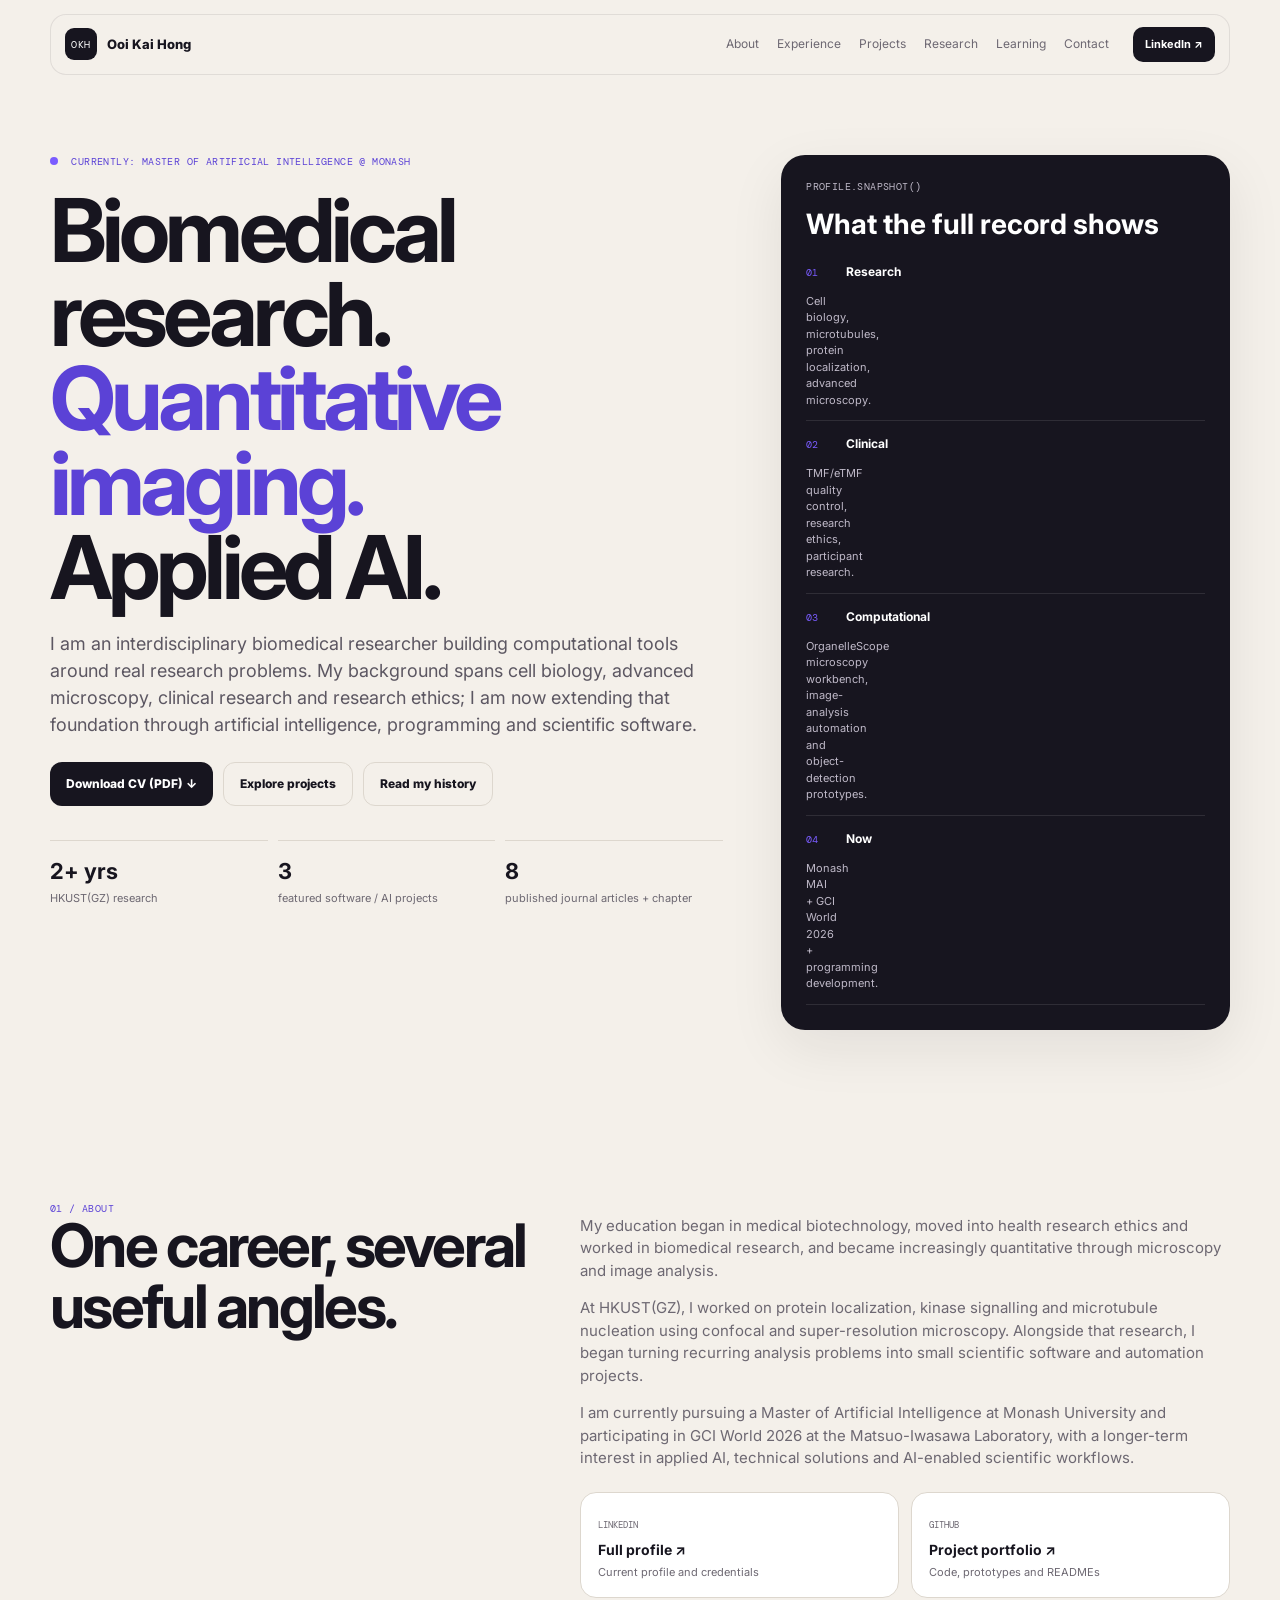
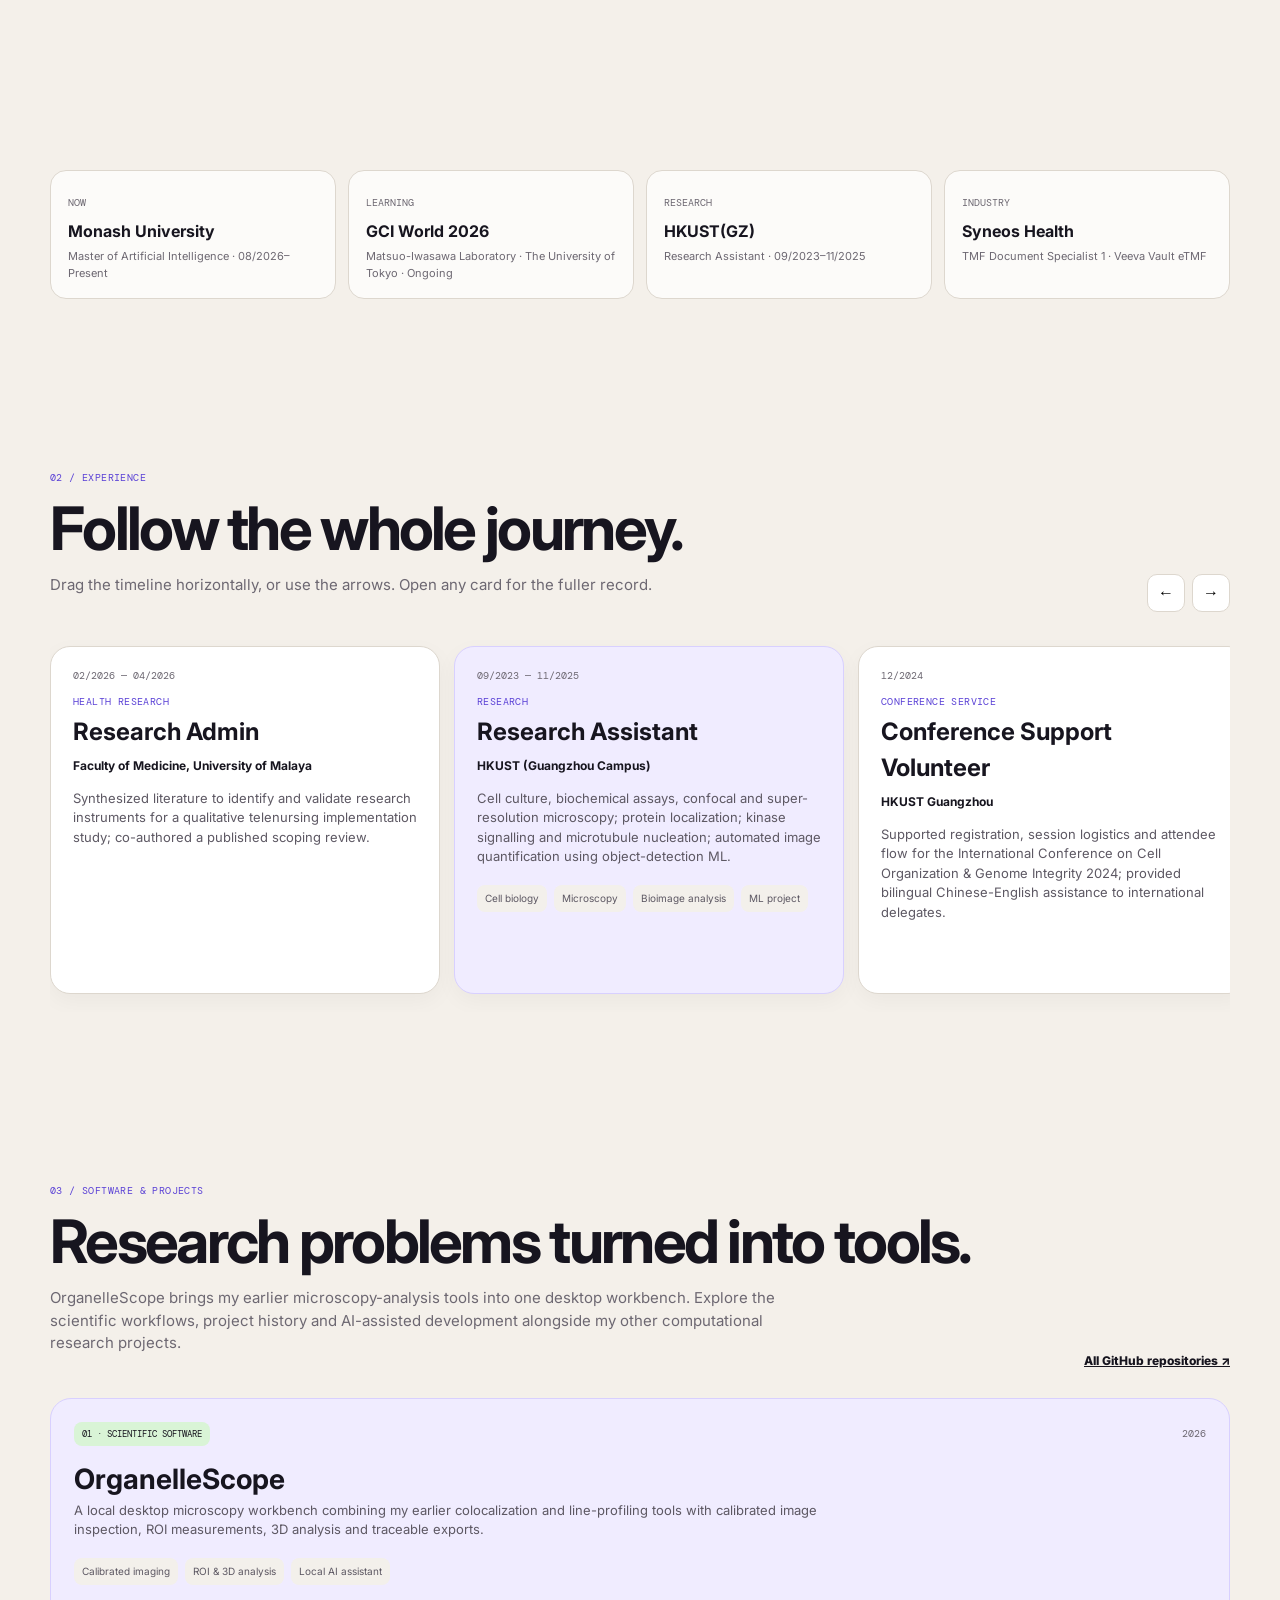
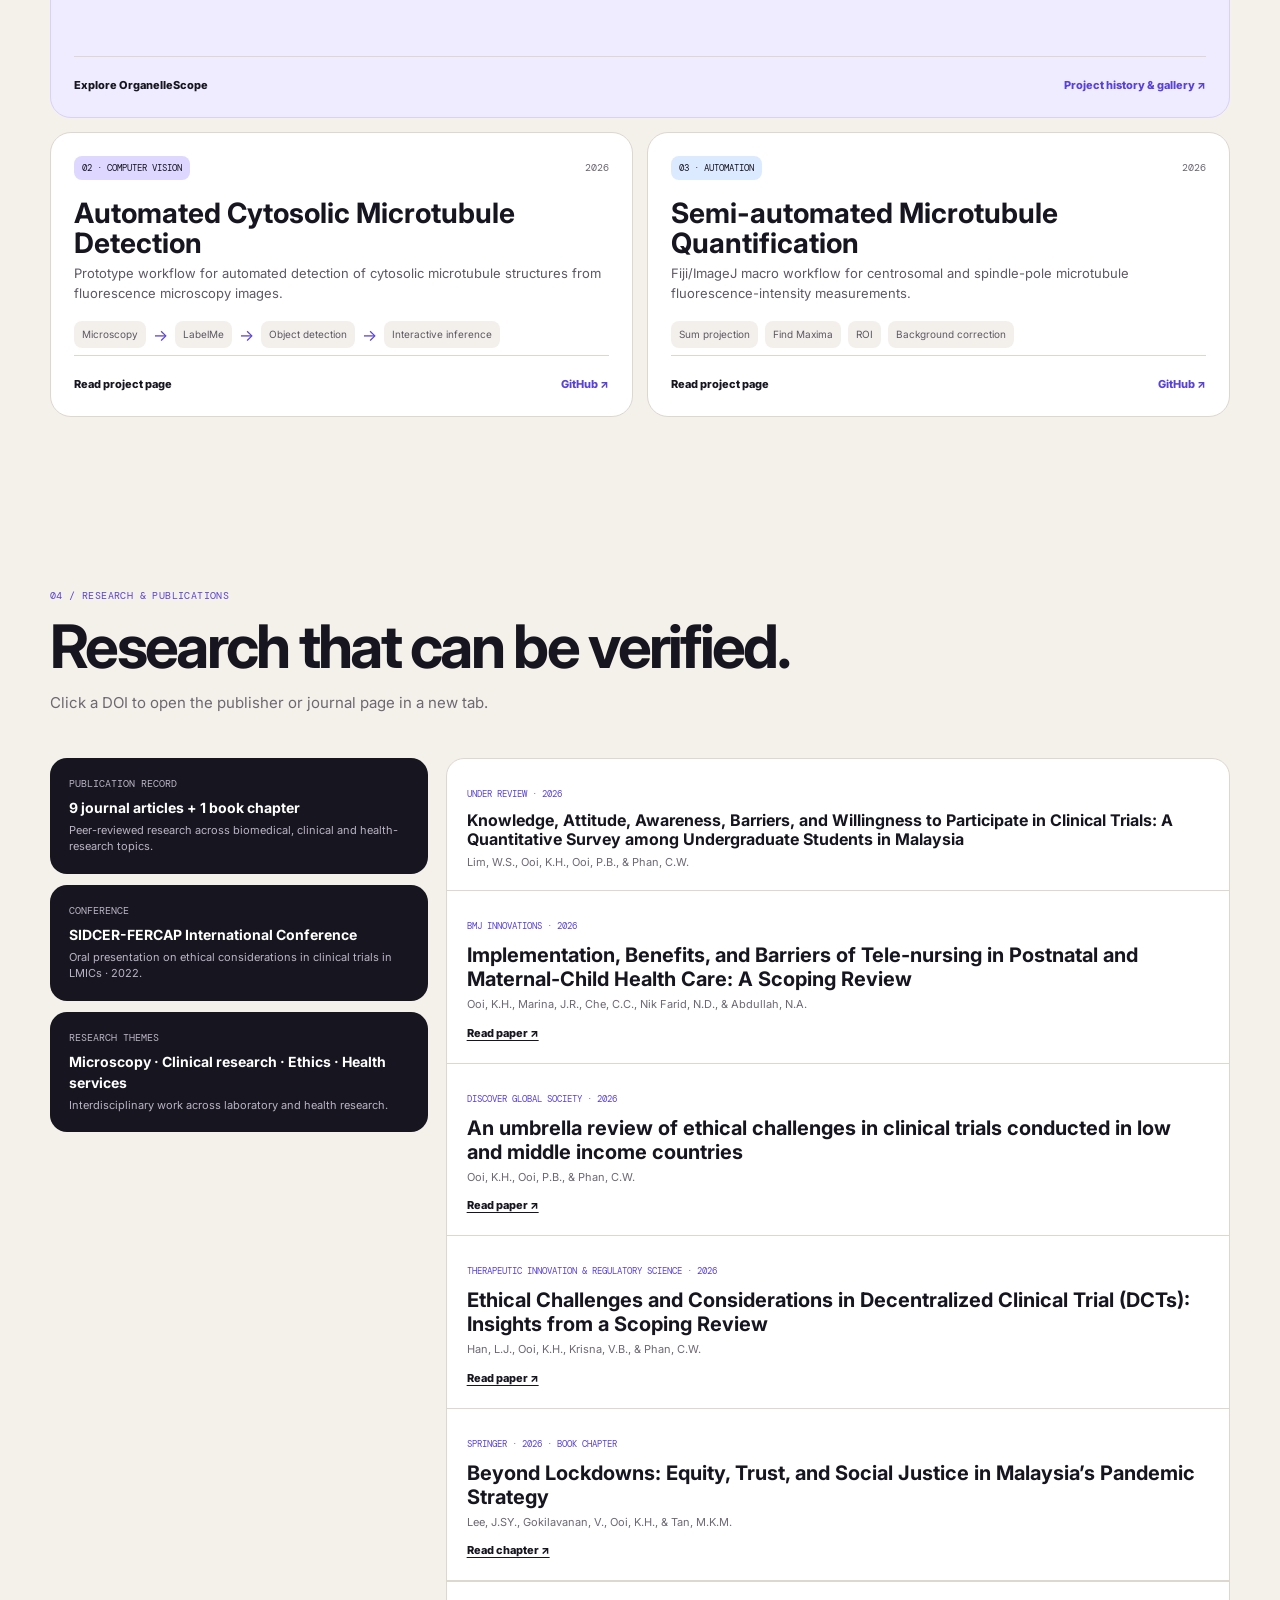
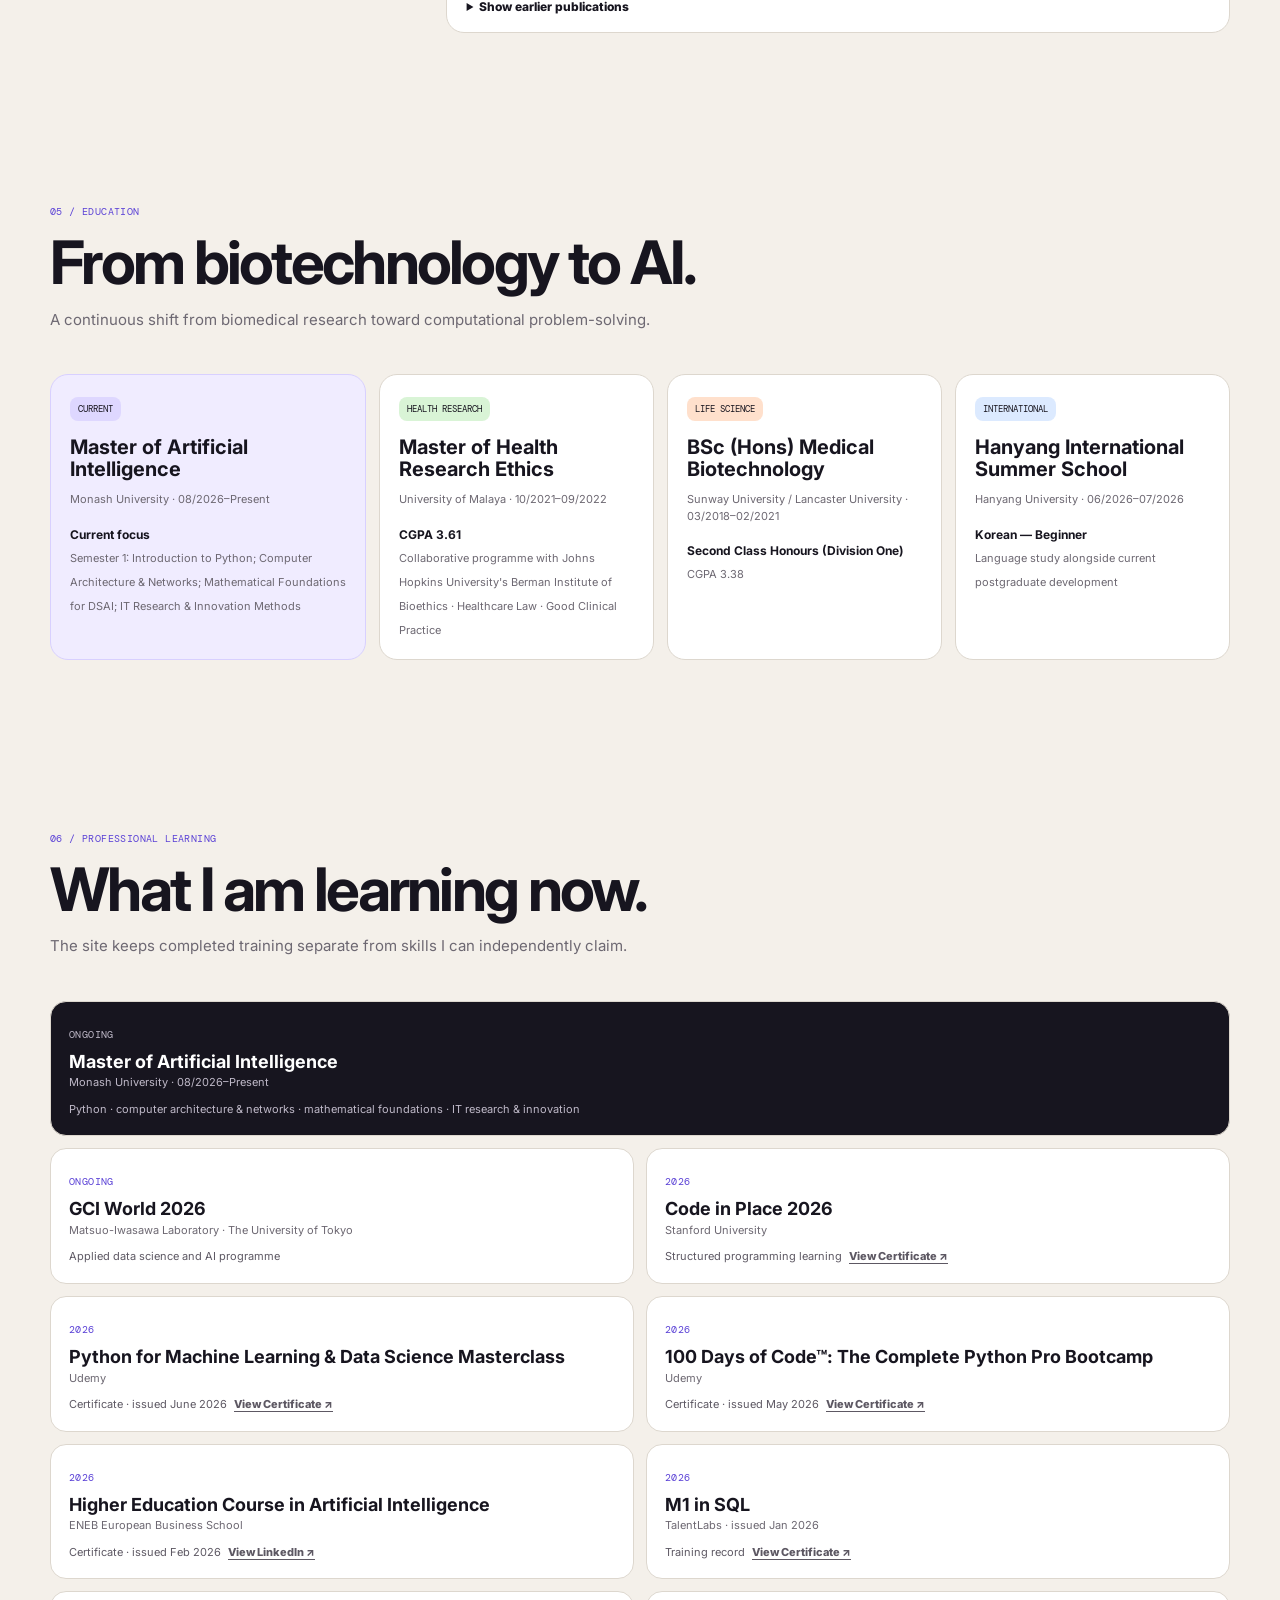
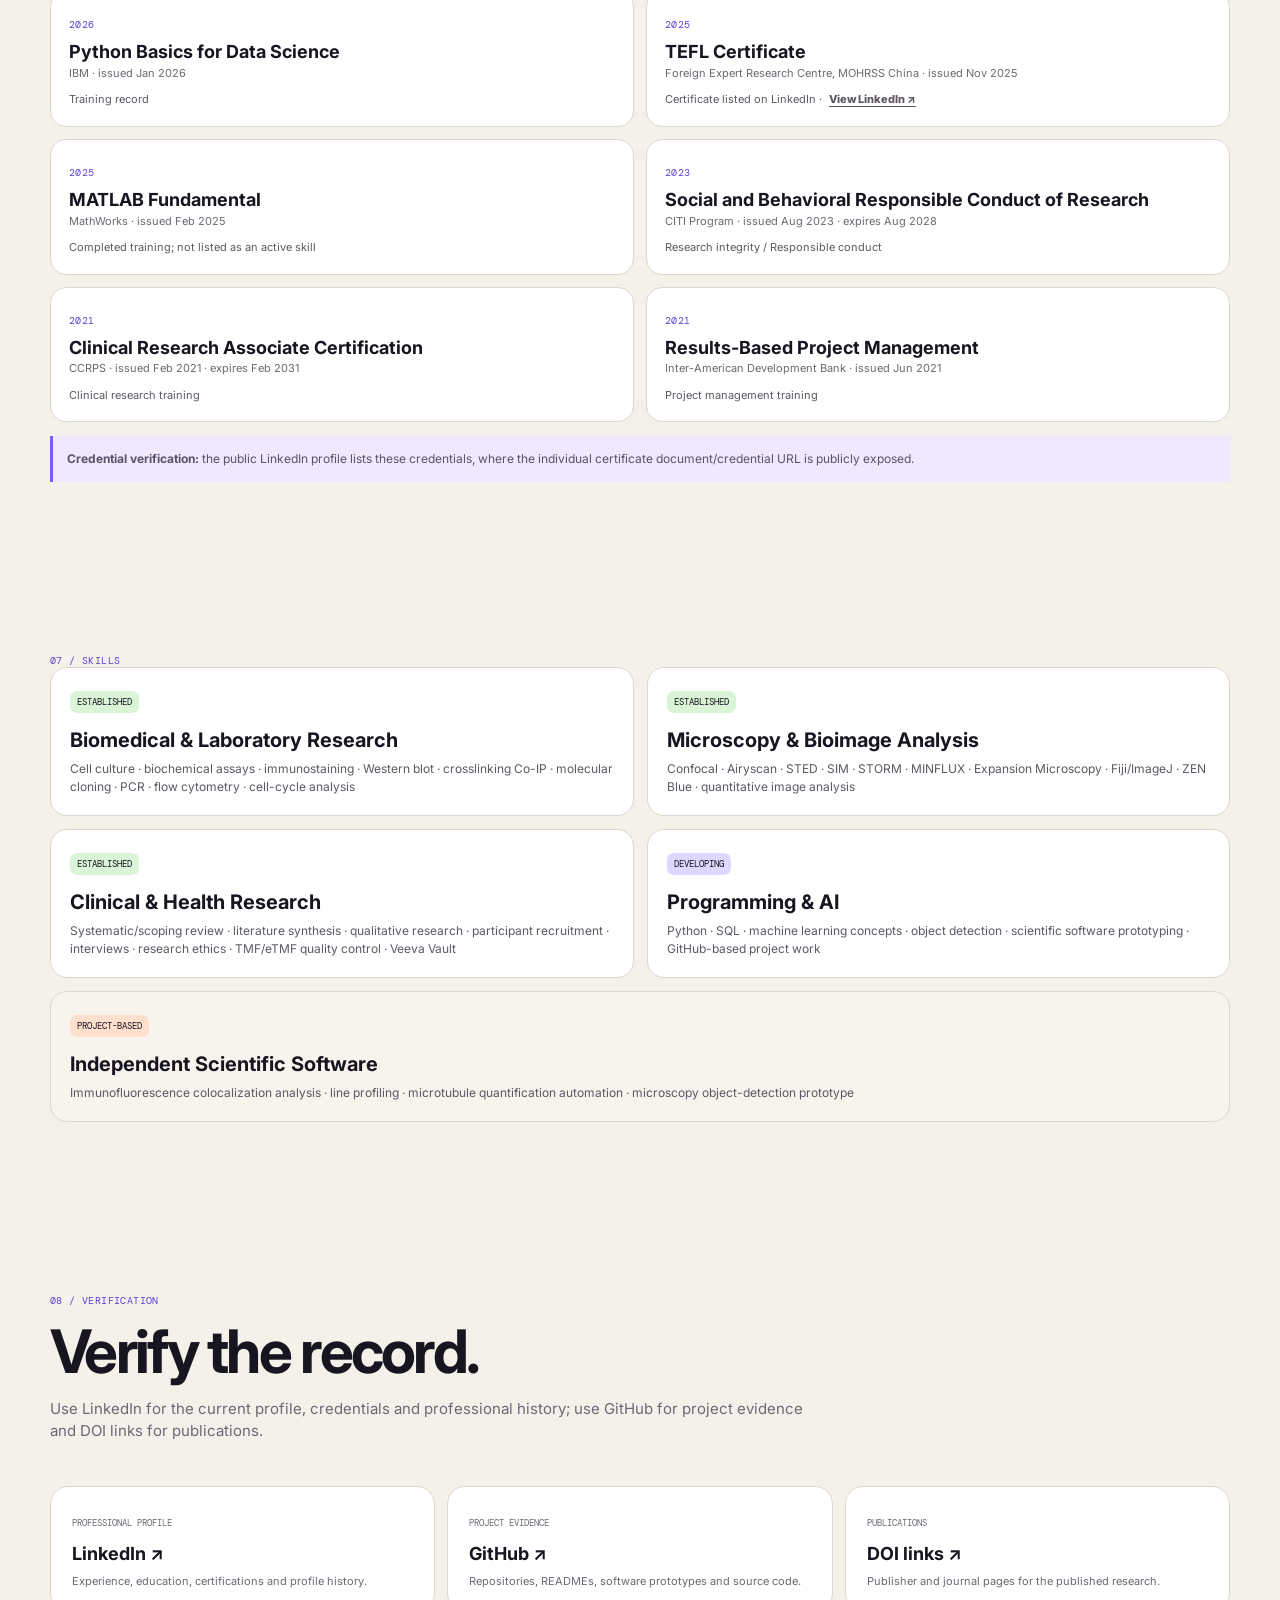
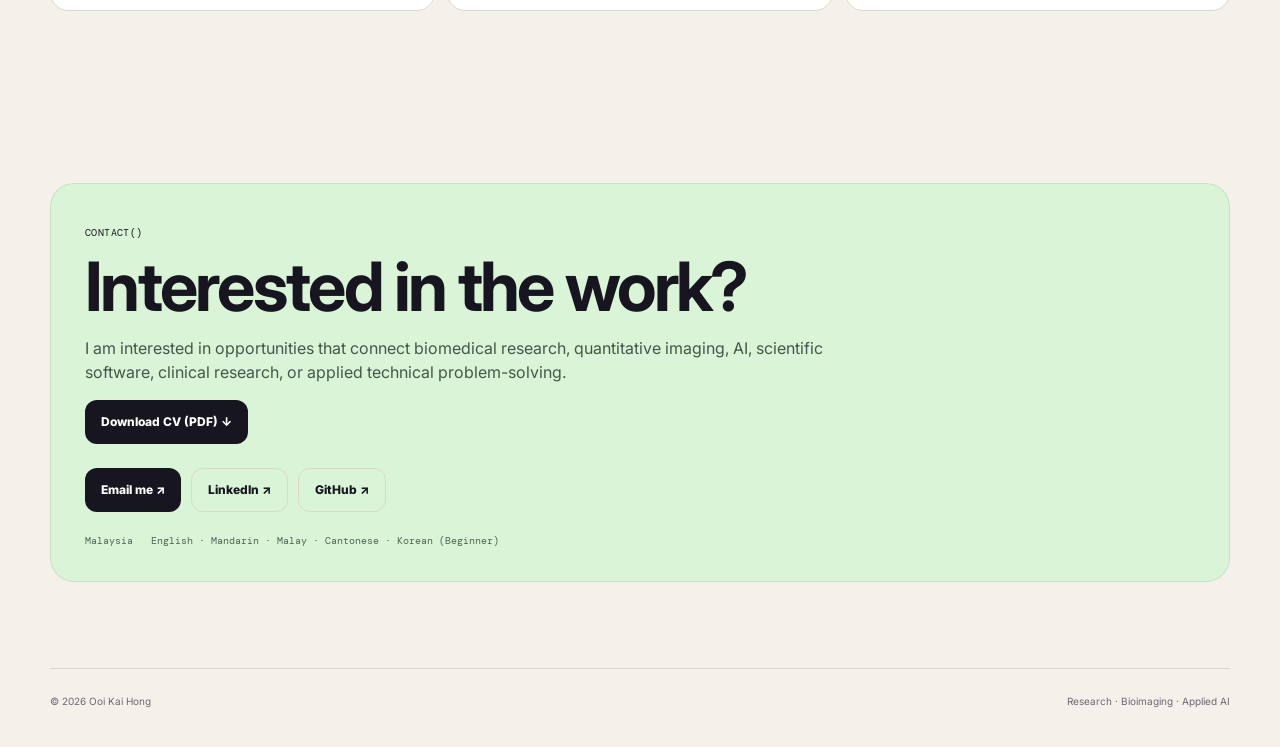
==== index.html @ 7dffc582 "Feature OrganelleScope and update downloadable CV PDF" ====
<!doctype html>
<html lang="en">
<head>
  <meta charset="utf-8">
  <meta name="viewport" content="width=device-width, initial-scale=1">
  <meta name="description" content="Ooi Kai Hong — biomedical researcher, scientific software builder and Master of Artificial Intelligence candidate.">
  <meta name="theme-color" content="#17151f">
  <title>Ooi Kai Hong — Research, Bioimaging & Applied AI</title>
  <link rel="icon" href="assets/favicon.svg" type="image/svg+xml">
  <link rel="preconnect" href="https://fonts.googleapis.com">
  <link rel="preconnect" href="https://fonts.gstatic.com" crossorigin>
  <link href="https://fonts.googleapis.com/css2?family=DM+Mono:wght@400;500&family=Inter:wght@400;500;600;700;800&display=swap" rel="stylesheet">
  <link rel="stylesheet" href="styles.css">
</head>
<body>
  <div class="site-shell">
    <header class="topbar" id="top">
      <a class="brand interactive" href="#top" aria-label="Ooi Kai Hong home">
        <span class="brand-mark">OKH</span>
        <span class="brand-name">Ooi Kai Hong</span>
      </a>
      <nav class="nav" aria-label="Primary navigation">
        <a href="#about">About</a>
        <a href="#experience">Experience</a>
        <a href="#projects">Projects</a>
        <a href="#research">Research</a>
        <a href="#learning">Learning</a>
        <a href="#contact">Contact</a>
      </nav>
      <a class="topbar-cta interactive" href="https://www.linkedin.com/in/mk-990801" target="_blank" rel="noreferrer">LinkedIn ↗</a>
    </header>

    <main>
      <section class="hero section-pad">
        <div class="hero-copy">
          <div class="eyebrow"><span class="status-dot"></span> CURRENTLY: MASTER OF ARTIFICIAL INTELLIGENCE @ MONASH</div>
          <h1>Biomedical research.<br><span class="accent">Quantitative imaging.</span><br>Applied AI.</h1>
          <p class="hero-lede">I am an interdisciplinary biomedical researcher building computational tools around real research problems. My background spans cell biology, advanced microscopy, clinical research and research ethics; I am now extending that foundation through artificial intelligence, programming and scientific software.</p>
          <div class="hero-actions">
            <a class="btn btn-primary interactive" href="assets/documents/Ooi_Kai_Hong_CV_2026.pdf" download="Ooi_Kai_Hong_CV.pdf">Download CV (PDF) ↓</a>
            <a class="btn btn-secondary interactive" href="#projects">Explore projects</a>
            <a class="btn btn-secondary interactive" href="#experience">Read my history</a>
          </div>
          <div class="hero-proof">
            <div><strong>2+ yrs</strong><span>HKUST(GZ) research</span></div>
            <div><strong>3</strong><span>featured software / AI projects</span></div>
            <div><strong>8</strong><span>published journal articles + chapter</span></div>
          </div>
        </div>

        <aside class="hero-card">
          <div class="code-label">profile.snapshot()</div>
          <h2>What the full record shows</h2>
          <div class="mini-list">
            <div><span>01</span><b>Research</b><p>Cell biology, microtubules, protein localization, advanced microscopy.</p></div>
            <div><span>02</span><b>Clinical</b><p>TMF/eTMF quality control, research ethics, participant research.</p></div>
            <div><span>03</span><b>Computational</b><p>OrganelleScope microscopy workbench, image-analysis automation and object-detection prototypes.</p></div>
            <div><span>04</span><b>Now</b><p>Monash MAI + GCI World 2026 + programming development.</p></div>
          </div>
        </aside>
      </section>

      <section class="about section-pad" id="about">
        <div class="section-kicker">01 / ABOUT</div>
        <div class="two-col about-grid">
          <div>
            <h2>One career, several useful angles.</h2>
          </div>
          <div class="about-copy">
            <p>My education began in medical biotechnology, moved into health research ethics and worked in biomedical research, and became increasingly quantitative through microscopy and image analysis.</p>
            <p>At HKUST(GZ), I worked on protein localization, kinase signalling and microtubule nucleation using confocal and super-resolution microscopy. Alongside that research, I began turning recurring analysis problems into small scientific software and automation projects.</p>
            <p>I am currently pursuing a Master of Artificial Intelligence at Monash University and participating in GCI World 2026 at the Matsuo-Iwasawa Laboratory, with a longer-term interest in applied AI, technical solutions and AI-enabled scientific workflows.</p>
            <div class="fact-row">
              <a class="fact-card interactive" href="https://www.linkedin.com/in/mk-990801" target="_blank" rel="noreferrer"><span>LINKEDIN</span><strong>Full profile ↗</strong><small>Current profile and credentials</small></a>
              <a class="fact-card interactive" href="https://github.com/mansonmyr" target="_blank" rel="noreferrer"><span>GITHUB</span><strong>Project portfolio ↗</strong><small>Code, prototypes and READMEs</small></a>
            </div>
          </div>
        </div>
      </section>

      <section class="metrics section-pad compact-grid">
        <article class="metric-card"><span>NOW</span><strong>Monash University</strong><p>Master of Artificial Intelligence · 08/2026–Present</p></article>
        <article class="metric-card"><span>LEARNING</span><strong>GCI World 2026</strong><p>Matsuo-Iwasawa Laboratory · The University of Tokyo · Ongoing</p></article>
        <article class="metric-card"><span>RESEARCH</span><strong>HKUST(GZ)</strong><p>Research Assistant · 09/2023–11/2025</p></article>
        <article class="metric-card"><span>INDUSTRY</span><strong>Syneos Health</strong><p>TMF Document Specialist 1 · Veeva Vault eTMF</p></article>
      </section>

      <section class="experience section-pad" id="experience">
        <div class="section-kicker">02 / EXPERIENCE</div>
        <div class="section-heading-row">
          <div>
            <h2>Follow the whole journey.</h2>
            <p>Drag the timeline horizontally, or use the arrows. Open any card for the fuller record.</p>
          </div>
          <div class="rail-controls">
            <button class="rail-btn interactive" data-target="experience-rail" data-dir="-1" aria-label="Scroll experience left">←</button>
            <button class="rail-btn interactive" data-target="experience-rail" data-dir="1" aria-label="Scroll experience right">→</button>
          </div>
        </div>
               <div class="scroll-rail experience-rail grab-rail" id="experience-rail" tabindex="0" aria-label="Scrollable experience timeline, newest to oldest">
          <article class="timeline-card"><div class="timeline-date">02/2026 — 04/2026</div><div class="timeline-label">HEALTH RESEARCH</div><h3>Research Admin</h3><strong>Faculty of Medicine, University of Malaya</strong><p>Synthesized literature to identify and validate research instruments for a qualitative telenursing implementation study; co-authored a published scoping review.</p></article>

          <article class="timeline-card timeline-primary"><div class="timeline-date">09/2023 — 11/2025</div><div class="timeline-label">RESEARCH</div><h3>Research Assistant</h3><strong>HKUST (Guangzhou Campus)</strong><p>Cell culture, biochemical assays, confocal and super-resolution microscopy; protein localization; kinase signalling and microtubule nucleation; automated image quantification using object-detection ML.</p><div class="mini-tags"><span>Cell biology</span><span>Microscopy</span><span>Bioimage analysis</span><span>ML project</span></div></article>

          <article class="timeline-card"><div class="timeline-date">12/2024</div><div class="timeline-label">CONFERENCE SERVICE</div><h3>Conference Support Volunteer</h3><strong>HKUST Guangzhou</strong><p>Supported registration, session logistics and attendee flow for the International Conference on Cell Organization & Genome Integrity 2024; provided bilingual Chinese-English assistance to international delegates.</p></article>

          <article class="timeline-card timeline-early"><div class="timeline-date">07/2023 — 08/2023</div><div class="timeline-label">RESEARCH PROGRAMME</div><h3>iENGAGE Summer Student</h3><strong>Wellcome-Wolfson Institute for Experimental Medicine, Queen's University Belfast</strong><p>Desk-based B-cell immunity research; training in data analysis, scientific writing, project design and experimental techniques.</p></article>

          <article class="timeline-card"><div class="timeline-date">05/2023 — 07/2023</div><div class="timeline-label">HEALTH ECONOMICS</div><h3>Research Assistant</h3><strong>Faculty of Business & Economics, University of Malaya</strong><p>Literature collection, survey-question finalization, participant recruitment and interviews; contributed to peer-reviewed research outputs.</p></article>

          <article class="timeline-card"><div class="timeline-date">12/2022 — 02/2023</div><div class="timeline-label">MEDICAL RESEARCH</div><h3>Research Assistant</h3><strong>Faculty of Medicine, University of Malaya</strong><p>Co-authored a systematic review on knee osteoarthritis interventions.</p></article>

          <article class="timeline-card"><div class="timeline-date">07/2022 — 09/2022</div><div class="timeline-label">HEALTH RESEARCH</div><h3>Health Research Ethics Practicum / Summer Research Intern</h3><strong>University of Malaya</strong><p>Contributed to mHealth research for HIV prevention with Yale University and the University of Connecticut; focus-group transcription and analysis; community advisory board participation; contributed to a JMIR publication.</p></article>

          <article class="timeline-card"><div class="timeline-date">2022</div><div class="timeline-label">MASTER'S THESIS</div><h3>Postgraduate Researcher</h3><strong>University of Malaya</strong><p>Research on ethical considerations in clinical trials in low- and middle-income countries; oral presentation at SIDCER-FERCAP International Conference and poster presentation at University of Malaya Medical Centre Research Carnival; published in Discover Global Society.</p></article>

          <article class="timeline-card timeline-clinical"><div class="timeline-date">04/2021 — 10/2021</div><div class="timeline-label">CLINICAL OPERATIONS</div><h3>TMF Document Specialist 1</h3><strong>Syneos Health Inc.</strong><p>Secondary QC of Trial Master File documents using Veeva Vault eTMF; daily KPIs; project-team collaboration; low/zero weekly error rates.</p><div class="mini-tags"><span>TMF</span><span>eTMF</span><span>Veeva Vault</span><span>QC</span></div></article>

          <article class="timeline-card"><div class="timeline-date">12/2020 — 02/2021</div><div class="timeline-label">GENETICS</div><h3>Genetic Product Specialist Intern</h3><strong>Absolute Genetic Technologies</strong><p>Interpreted genetic reports in English and Chinese; survey data collection and analysis; biological sample collection; scientific content and event materials.</p></article>

          <article class="timeline-card"><div class="timeline-date">2020</div><div class="timeline-label">BIOINFORMATICS PROJECT</div><h3>Bachelor's Project</h3><strong>Sunway University</strong><p>Investigated G-quadruplex structures in HIV-1 CRF01_AE using QGRS Mapper and NCBI BLASTn across 1,335 strains; published a narrative review.</p></article>
        </div>
    
      </section>

      <section class="projects section-pad" id="projects">
        <div class="section-kicker">03 / SOFTWARE & PROJECTS</div>
        <div class="section-heading-row">
          <div>
            <h2>Research problems turned into tools.</h2>
            <p>OrganelleScope brings my earlier microscopy-analysis tools into one desktop workbench. Explore the scientific workflows, project history and AI-assisted development alongside my other computational research projects.</p>
          </div>
          <a class="text-link interactive" href="https://github.com/mansonmyr" target="_blank" rel="noreferrer">All GitHub repositories ↗</a>
        </div>

        <div class="project-grid">
          <a class="project-card featured interactive organelle-feature" href="projects/organellescope.html">
            <div class="project-top"><span class="tag tag-green">01 · SCIENTIFIC SOFTWARE</span><span class="year">2026</span></div>
            <h3>OrganelleScope</h3>
            <p>A local desktop microscopy workbench combining my earlier colocalization and line-profiling tools with calibrated image inspection, ROI measurements, 3D analysis and traceable exports.</p>
            <div class="chip-row"><span>Calibrated imaging</span><span>ROI &amp; 3D analysis</span><span>Local AI assistant</span></div>
            <div class="project-footer"><span>Explore OrganelleScope</span><span>Project history &amp; gallery ↗</span></div>
          </a>

          <a class="project-card interactive" href="projects/automated-cytosolic-microtubule.html">
            <div class="project-top"><span class="tag tag-purple">02 · COMPUTER VISION</span><span class="year">2026</span></div>
            <h3>Automated Cytosolic Microtubule Detection</h3>
            <p>Prototype workflow for automated detection of cytosolic microtubule structures from fluorescence microscopy images.</p>
            <div class="project-flow"><span>Microscopy</span><i>→</i><span>LabelMe</span><i>→</i><span>Object detection</span><i>→</i><span>Interactive inference</span></div>
            <div class="project-footer"><span>Read project page</span><span>GitHub ↗</span></div>
          </a>

          <a class="project-card interactive" href="projects/fiji-microtubule-quantification.html">
            <div class="project-top"><span class="tag tag-blue">03 · AUTOMATION</span><span class="year">2026</span></div>
            <h3>Semi-automated Microtubule Quantification</h3>
            <p>Fiji/ImageJ macro workflow for centrosomal and spindle-pole microtubule fluorescence-intensity measurements.</p>
            <div class="chip-row"><span>Sum projection</span><span>Find Maxima</span><span>ROI</span><span>Background correction</span></div>
            <div class="project-footer"><span>Read project page</span><span>GitHub ↗</span></div>
          </a>
        </div>
      </section>

      <section class="research section-pad" id="research">
        <div class="section-kicker">04 / RESEARCH & PUBLICATIONS</div>
        <div class="section-heading-row">
          <div>
            <h2>Research that can be verified.</h2>
            <p>Click a DOI to open the publisher or journal page in a new tab.</p>
          </div>
        </div>
        <div class="research-grid">
          <aside class="research-rail">
            <div class="rail-card"><span>PUBLICATION RECORD</span><strong>9 journal articles + 1 book chapter</strong><p>Peer-reviewed research across biomedical, clinical and health-research topics.</p></div>
            <div class="rail-card"><span>CONFERENCE</span><strong>SIDCER-FERCAP International Conference</strong><p>Oral presentation on ethical considerations in clinical trials in LMICs · 2022.</p></div>
            <div class="rail-card"><span>RESEARCH THEMES</span><strong>Microscopy · Clinical research · Ethics · Health services</strong><p>Interdisciplinary work across laboratory and health research.</p></div>
          </aside>
          <div class="pub-list">
            <article class="pub compact"><span>UNDER REVIEW · 2026</span><h3>Knowledge, Attitude, Awareness, Barriers, and Willingness to Participate in Clinical Trials: A Quantitative Survey among Undergraduate Students in Malaysia</h3><p>Lim, W.S., Ooi, K.H., Ooi, P.B., & Phan, C.W.</p></article>
            <article class="pub"><span>BMJ INNOVATIONS · 2026</span><h3>Implementation, Benefits, and Barriers of Tele-nursing in Postnatal and Maternal-Child Health Care: A Scoping Review</h3><p>Ooi, K.H., Marina, J.R., Che, C.C., Nik Farid, N.D., & Abdullah, N.A.</p><a class="pub-link interactive" href="https://doi.org/10.1136/bmjinnov-2026-001623" target="_blank" rel="noreferrer">Read paper ↗</a></article>
            <article class="pub"><span>DISCOVER GLOBAL SOCIETY · 2026</span><h3>An umbrella review of ethical challenges in clinical trials conducted in low and middle income countries</h3><p>Ooi, K.H., Ooi, P.B., & Phan, C.W.</p><a class="pub-link interactive" href="https://doi.org/10.1007/s44282-026-00580-7" target="_blank" rel="noreferrer">Read paper ↗</a></article>
            <article class="pub"><span>THERAPEUTIC INNOVATION & REGULATORY SCIENCE · 2026</span><h3>Ethical Challenges and Considerations in Decentralized Clinical Trial (DCTs): Insights from a Scoping Review</h3><p>Han, L.J., Ooi, K.H., Krisna, V.B., & Phan, C.W.</p><a class="pub-link interactive" href="https://doi.org/10.1007/s43441-026-00949-5" target="_blank" rel="noreferrer">Read paper ↗</a></article>
            <article class="pub"><span>SPRINGER · 2026 · BOOK CHAPTER</span><h3>Beyond Lockdowns: Equity, Trust, and Social Justice in Malaysia’s Pandemic Strategy</h3><p>Lee, J.SY., Gokilavanan, V., Ooi, K.H., & Tan, M.K.M.</p><a class="pub-link interactive" href="https://doi.org/10.1007/978-3-032-21218-4_6" target="_blank" rel="noreferrer">Read chapter ↗</a></article>
            <details class="pub-more"><summary>Show earlier publications</summary>
              <article class="pub compact"><span>DISCOVER GLOBAL SOCIETY · 2025</span><h3>Bibliometric analysis of the financial aspects of quality care for older people</h3><p>DOI: 10.1007/s44282-025-00234-0 · <a href="https://doi.org/10.1007/s44282-025-00234-0" target="_blank" rel="noreferrer">Read ↗</a></p></article>
              <article class="pub compact"><span>MALAYSIAN JOURNAL OF MUSIC · 2024</span><h3>Financial Challenges in Music and Dance-based Interventions for Older Adults: Systematic Review</h3><p>DOI: 10.37134//mjm.vol13.1.3.2024 · <a href="https://doi.org/10.37134//mjm.vol13.1.3.2024" target="_blank" rel="noreferrer">Read ↗</a></p></article>
              <article class="pub compact"><span>JOURNAL OF SCIENTOMETRIC RESEARCH · 2023</span><h3>Financial Aspects of Elderly Care that Enhances their Quality of Life: A Scientometric Review</h3><p>DOI: 10.5530/jscires.12.3.067 · <a href="https://doi.org/10.5530/jscires.12.3.067" target="_blank" rel="noreferrer">Read ↗</a></p></article>
              <article class="pub compact"><span>MEDS CLINICAL MEDICINE · 2023</span><h3>Unlocking the power of G-quadruplex for anti-HIV1 development</h3><p>DOI: 10.23977/medsc.2023.040407 · <a href="https://doi.org/10.23977/medsc.2023.040407" target="_blank" rel="noreferrer">Read ↗</a></p></article>
              <article class="pub compact"><span>JMIR FORMATIVE RESEARCH · 2022</span><h3>Ethical Issues in the Use of Smartphone Apps for HIV Prevention in Malaysia: Focus Group Study With Men Who Have Sex With Men</h3><p>DOI: 10.2196/42939 · <a href="https://doi.org/10.2196/42939" target="_blank" rel="noreferrer">Read ↗</a></p></article>
            </details>
          </div>
        </div>
      </section>

      <section class="education section-pad" id="education">
        <div class="section-kicker">05 / EDUCATION</div>
        <div class="section-heading-row"><div><h2>From biotechnology to AI.</h2><p>A continuous shift from biomedical research toward computational problem-solving.</p></div></div>
        <div class="education-grid">
          <article class="edu-card current"><span class="tag tag-purple">CURRENT</span><h3>Master of Artificial Intelligence</h3><p>Monash University · 08/2026–Present</p><strong>Current focus</strong><small>Semester 1: Introduction to Python; Computer Architecture & Networks; Mathematical Foundations for DSAI; IT Research & Innovation Methods</small></article>
          <article class="edu-card"><span class="tag tag-green">HEALTH RESEARCH</span><h3>Master of Health Research Ethics</h3><p>University of Malaya · 10/2021–09/2022</p><strong>CGPA 3.61</strong><small>Collaborative programme with Johns Hopkins University's Berman Institute of Bioethics · Healthcare Law · Good Clinical Practice</small></article>
          <article class="edu-card"><span class="tag tag-orange">LIFE SCIENCE</span><h3>BSc (Hons) Medical Biotechnology</h3><p>Sunway University / Lancaster University · 03/2018–02/2021</p><strong>Second Class Honours (Division One)</strong><small>CGPA 3.38</small></article>
          <article class="edu-card"><span class="tag tag-blue">INTERNATIONAL</span><h3>Hanyang International Summer School</h3><p>Hanyang University · 06/2026–07/2026</p><strong>Korean — Beginner</strong><small>Language study alongside current postgraduate development</small></article>
        </div>
      </section>

      <section class="learning section-pad" id="learning">
        <div class="section-kicker">06 / PROFESSIONAL LEARNING</div>
        <div class="section-heading-row"><div><h2>What I am learning now.</h2><p>The site keeps completed training separate from skills I can independently claim.</p></div></div>
        <div class="learning-grid">
          <article class="learning-card featured-learning"><span class="learning-state">ONGOING</span><h3>Master of Artificial Intelligence</h3><p>Monash University · 08/2026–Present</p><div class="learning-meta">Python · computer architecture & networks · mathematical foundations · IT research & innovation</div></article>
          <article class="learning-card"><span class="learning-state">ONGOING</span><h3>GCI World 2026</h3><p>Matsuo-Iwasawa Laboratory · The University of Tokyo</p><div class="learning-meta">Applied data science and AI programme</div></article>
          <article class="learning-card"><span class="learning-state">2026</span><h3>Code in Place 2026</h3><p>Stanford University</p><div class="learning-meta">Structured programming learning <a class="learning-link interactive" href="https://codeinplace.stanford.edu/cip6/certificate/1r3auj" target="_blank" rel="noreferrer">View Certificate ↗</a></div></article>
          <article class="learning-card"><span class="learning-state">2026</span><h3>Python for Machine Learning & Data Science Masterclass</h3><p>Udemy</p><div class="learning-meta">Certificate · issued June 2026 <a class="learning-link interactive" href="https://www.udemy.com/certificate/UC-db310a9c-894b-4d5f-813c-1e81deb2a524/" target="_blank" rel="noreferrer">View Certificate ↗</a></div></article>
          <article class="learning-card"><span class="learning-state">2026</span><h3>100 Days of Code™: The Complete Python Pro Bootcamp</h3><p>Udemy</p><div class="learning-meta">Certificate · issued May 2026 <a class="learning-link interactive" href="https://www.udemy.com/certificate/UC-db310a9c-894b-4d5f-813c-1e81deb2a524/" target="_blank" rel="noreferrer">View Certificate ↗</a></div></article>
          <article class="learning-card"><span class="learning-state">2026</span><h3>Higher Education Course in Artificial Intelligence</h3><p>ENEB European Business School</p><div class="learning-meta">Certificate · issued Feb 2026 <a class="learning-link interactive" href="https://www.linkedin.com/in/mk-990801/overlay/Certifications/1120998422/treasury/?profileId=ACoAADPRBu4B_5qmcaApyn7XseinRL9T44jFIfA&lipi=urn%3Ali%3Apage%3Ad_flagship3_profile_view_base_certifications_details%3B6DmFLmR1R32GLu8iKTvScw%3D%3D" target="_blank" rel="noreferrer">View LinkedIn ↗</a></div></article>
          <article class="learning-card"><span class="learning-state">2026</span><h3>M1 in SQL</h3><p>TalentLabs · issued Jan 2026</p><div class="learning-meta">Training record <a class="learning-link interactive" href="https://www.talentlabs.org/certificate/4_pXTTysTZOiuXL4d-5rlw" target="_blank" rel="noreferrer">View Certificate ↗</a></div></article>
          <article class="learning-card"><span class="learning-state">2026</span><h3>Python Basics for Data Science</h3><p>IBM · issued Jan 2026</p><div class="learning-meta">Training record</div></article>
          <article class="learning-card"><span class="learning-state">2025</span><h3>TEFL Certificate</h3><p>Foreign Expert Research Centre, MOHRSS China · issued Nov 2025</p><div class="learning-meta">Certificate listed on LinkedIn · <a class="learning-link interactive" href="https://www.linkedin.com/in/mk-990801/overlay/Certifications/1720378843/treasury/?profileId=ACoAADPRBu4B_5qmcaApyn7XseinRL9T44jFIfA&lipi=urn%3Ali%3Apage%3Ad_flagship3_profile_view_base_certifications_details%3BbYGzTDXHQSe3uK3uyIMtGg%3D%3D" target="_blank" rel="noreferrer">View LinkedIn ↗</a></div></article>
          <article class="learning-card"><span class="learning-state">2025</span><h3>MATLAB Fundamental</h3><p>MathWorks · issued Feb 2025</p><div class="learning-meta">Completed training; not listed as an active skill</div></article>
          <article class="learning-card"><span class="learning-state">2023</span><h3>Social and Behavioral Responsible Conduct of Research</h3><p>CITI Program · issued Aug 2023 · expires Aug 2028</p><div class="learning-meta">Research integrity / Responsible conduct</div></article>
          <article class="learning-card"><span class="learning-state">2021</span><h3>Clinical Research Associate Certification</h3><p>CCRPS · issued Feb 2021 · expires Feb 2031</p><div class="learning-meta">Clinical research training</div></article>
          <article class="learning-card"><span class="learning-state">2021</span><h3>Results-Based Project Management</h3><p>Inter-American Development Bank · issued Jun 2021</p><div class="learning-meta">Project management training</div></article>
        </div>
        <div class="learning-note"><strong>Credential verification:</strong> the public LinkedIn profile lists these credentials, where the individual certificate document/credential URL is publicly exposed.</div>
      </section>

      <section class="skills section-pad" id="skills">
        <div class="section-kicker">07 / SKILLS</div>
        <div class="skills-grid">
          <article class="skill-card"><span class="skill-level established">ESTABLISHED</span><h3>Biomedical & Laboratory Research</h3><p>Cell culture · biochemical assays · immunostaining · Western blot · crosslinking Co-IP · molecular cloning · PCR · flow cytometry · cell-cycle analysis</p></article>
          <article class="skill-card"><span class="skill-level established">ESTABLISHED</span><h3>Microscopy & Bioimage Analysis</h3><p>Confocal · Airyscan · STED · SIM · STORM · MINFLUX · Expansion Microscopy · Fiji/ImageJ · ZEN Blue · quantitative image analysis</p></article>
          <article class="skill-card"><span class="skill-level established">ESTABLISHED</span><h3>Clinical & Health Research</h3><p>Systematic/scoping review · literature synthesis · qualitative research · participant recruitment · interviews · research ethics · TMF/eTMF quality control · Veeva Vault</p></article>
          <article class="skill-card"><span class="skill-level developing">DEVELOPING</span><h3>Programming & AI</h3><p>Python · SQL · machine learning concepts · object detection · scientific software prototyping · GitHub-based project work</p></article>
          <article class="skill-card"><span class="skill-level project">PROJECT-BASED</span><h3>Independent Scientific Software</h3><p>Immunofluorescence colocalization analysis · line profiling · microtubule quantification automation · microscopy object-detection prototype</p></article>
        </div>
      </section>

      <section class="credentials section-pad" id="credentials">
        <div class="section-kicker">08 / VERIFICATION</div>
        <div class="section-heading-row"><div><h2>Verify the record.</h2><p>Use LinkedIn for the current profile, credentials and professional history; use GitHub for project evidence and DOI links for publications.</p></div></div>
        <div class="verify-grid">
          <a class="verify-card interactive" href="https://www.linkedin.com/in/mk-990801" target="_blank" rel="noreferrer"><span>PROFESSIONAL PROFILE</span><strong>LinkedIn ↗</strong><p>Experience, education, certifications and profile history.</p></a>
          <a class="verify-card interactive" href="https://github.com/mansonmyr" target="_blank" rel="noreferrer"><span>PROJECT EVIDENCE</span><strong>GitHub ↗</strong><p>Repositories, READMEs, software prototypes and source code.</p></a>
          <a class="verify-card interactive" href="#research"><span>PUBLICATIONS</span><strong>DOI links ↗</strong><p>Publisher and journal pages for the published research.</p></a>
        </div>
      </section>

      <section class="contact section-pad" id="contact">
        <div class="contact-card">
          <span class="code-label">contact()</span>
          <h2>Interested in the work?</h2>
          <p>I am interested in opportunities that connect biomedical research, quantitative imaging, AI, scientific software, clinical research, or applied technical problem-solving.</p>
          <a class="btn btn-primary interactive" href="assets/documents/Ooi_Kai_Hong_CV_2026.pdf" download="Ooi_Kai_Hong_CV.pdf">Download CV (PDF) ↓</a>
          <div class="hero-actions"><a class="btn btn-primary interactive" href="mailto:mansonooi@yahoo.com">Email me ↗</a><a class="btn btn-secondary interactive" href="https://www.linkedin.com/in/mk-990801" target="_blank" rel="noreferrer">LinkedIn ↗</a><a class="btn btn-secondary interactive" href="https://github.com/mansonmyr" target="_blank" rel="noreferrer">GitHub ↗</a></div>
          <div class="contact-meta"><span>Malaysia</span><span>English · Mandarin · Malay · Cantonese · Korean (Beginner)</span></div>
        </div>
      </section>
    </main>

    <footer class="footer">
      <span>© 2026 Ooi Kai Hong</span>
      <span>Research · Bioimaging · Applied AI</span>
    </footer>
  </div>
  <script src="script.js"></script>
</body>
</html>
---- styles.css ----
:root {
  --bg: #f4f0ea;
  --card: #ffffff;
  --ink: #17151f;
  --muted: #6d6872;
  --line: #ddd7ce;
  --purple: #7a5cff;
  --purple-dark: #5b42d6;
  --mint: #d9f4d6;
  --orange: #ffe0cc;
  --blue: #dceaff;
  --shadow: 0 18px 55px rgba(23,21,31,.08);
  --radius: 22px;
  --mono: 'DM Mono', ui-monospace, SFMono-Regular, Menlo, monospace;
}
* { box-sizing: border-box; }
html { scroll-behavior: smooth; }
body { margin: 0; background: var(--bg); color: var(--ink); font-family: 'Inter', system-ui, sans-serif; line-height: 1.5; }
a { color: inherit; }
button, a, summary, .interactive { cursor: pointer; }
button:active, a:active, summary:active, .interactive:active { cursor: grabbing; }
.site-shell { width: min(1180px, calc(100% - 36px)); margin: 0 auto; }
.topbar { position: sticky; top: 12px; z-index: 20; margin-top: 14px; display: grid; grid-template-columns: 1fr auto auto; align-items: center; gap: 24px; padding: 12px 14px; border: 1px solid rgba(23,21,31,.09); background: rgba(244,240,234,.9); backdrop-filter: blur(14px); border-radius: 16px; }
.brand { display: inline-flex; align-items: center; gap: 10px; text-decoration: none; }
.brand-mark { display: grid; place-items: center; width: 32px; height: 32px; border-radius: 9px; background: var(--ink); color: #fff; font: 10px var(--mono); letter-spacing: .04em; }
.brand-name { font-size: 13px; font-weight: 800; }
.nav { display: flex; gap: 18px; font-size: 12px; color: var(--muted); }
.nav a { text-decoration: none; }
.nav a:hover { color: var(--ink); }
.topbar-cta { padding: 9px 12px; border-radius: 10px; background: var(--ink); color: white; text-decoration: none; font-size: 11px; font-weight: 700; }
.section-pad { padding: 86px 0; }
.hero { display: grid; grid-template-columns: 1.2fr .8fr; gap: 58px; padding-top: 80px; }
.eyebrow, .code-label, .section-kicker, .learning-state, .timeline-label { font: 10px var(--mono); letter-spacing: .04em; text-transform: uppercase; }
.eyebrow { color: var(--purple-dark); }
.status-dot { display: inline-block; width: 8px; height: 8px; border-radius: 50%; background: var(--purple); margin-right: 7px; }
h1 { font-size: clamp(52px, 7vw, 88px); line-height: .96; letter-spacing: -.055em; margin: 20px 0; max-width: 880px; }
.accent { color: var(--purple-dark); }
.hero-lede { color: #5c5762; max-width: 760px; font-size: 18px; }
.hero-actions { display: flex; flex-wrap: wrap; gap: 10px; margin-top: 24px; }
.btn { display: inline-flex; align-items: center; justify-content: center; min-height: 44px; padding: 0 16px; border-radius: 12px; text-decoration: none; font-size: 12px; font-weight: 800; }
.btn-primary { background: var(--ink); color: white; }
.btn-secondary { background: transparent; border: 1px solid var(--line); }
.hero-proof { display: grid; grid-template-columns: repeat(3,1fr); gap: 10px; margin-top: 34px; }
.hero-proof > div { padding-top: 14px; border-top: 1px solid var(--line); }
.hero-proof strong, .hero-proof span { display: block; }
.hero-proof strong { font-size: 22px; }
.hero-proof span { font-size: 11px; color: var(--muted); margin-top: 2px; }
.hero-card { align-self: start; padding: 25px; background: var(--ink); color: white; border-radius: 24px; box-shadow: var(--shadow); }
.hero-card h2 { font-size: 28px; margin: 10px 0 18px; }
.hero-card .code-label { color: #bfb9c8; }
.mini-list { display: grid; gap: 14px; }
.mini-list > div { display: grid; grid-template-columns: 30px 1fr; gap: 10px; padding-bottom: 12px; border-bottom: 1px solid rgba(255,255,255,.1); }
.mini-list span { color: var(--purple); font: 10px var(--mono); padding-top: 3px; }
.mini-list b { font-size: 12px; }
.mini-list p { margin: 2px 0 0; color: #bfb9c8; font-size: 11px; }
.section-kicker { color: var(--purple-dark); }
.section-heading-row { display: flex; justify-content: space-between; align-items: end; gap: 30px; margin: 14px 0 28px; }
.section-heading-row h2, .about-grid h2 { margin: 0; font-size: clamp(36px, 5vw, 60px); line-height: 1.02; letter-spacing: -.045em; }
.section-heading-row p, .about-copy p { color: var(--muted); font-size: 15px; max-width: 760px; }
.about-grid { align-items: start; }
.two-col { display: grid; grid-template-columns: .85fr 1.15fr; gap: 50px; }
.about-copy p:first-child { margin-top: 0; }
.fact-row { display: grid; grid-template-columns: 1fr 1fr; gap: 12px; margin-top: 22px; }
.fact-card { padding: 17px; border: 1px solid var(--line); border-radius: 16px; background: white; text-decoration: none; }
.fact-card span { font: 9px var(--mono); color: var(--muted); }
.fact-card strong, .fact-card small { display: block; }
.fact-card strong { margin-top: 5px; font-size: 14px; }
.fact-card small { margin-top: 4px; font-size: 11px; color: var(--muted); }
.compact-grid { display: grid; grid-template-columns: repeat(4,1fr); gap: 12px; }
.metric-card { background: rgba(255,255,255,.72); border: 1px solid var(--line); border-radius: 16px; padding: 17px; }
.metric-card span { font: 10px var(--mono); color: var(--muted); }
.metric-card strong { display: block; margin-top: 7px; font-size: 16px; }
.metric-card p { margin: 5px 0 0; font-size: 11px; color: var(--muted); }
.scroll-rail { overflow-x: auto; overflow-y: hidden; scrollbar-width: thin; scroll-snap-type: x mandatory; display: flex; gap: 14px; padding: 6px 2px 18px; }
.grab-rail { cursor: grab; user-select: none; }
.grab-rail.grabbing { cursor: grabbing; }
.timeline-card { flex: 0 0 min(390px, 80vw); scroll-snap-align: start; min-height: 300px; padding: 22px; background: white; border: 1px solid var(--line); border-radius: 20px; box-shadow: 0 7px 22px rgba(23,21,31,.04); }
.timeline-primary { background: #f0ecff; border-color: #d8d0ff; }
.timeline-clinical { background: #eef8eb; }
.timeline-date { font: 10px var(--mono); color: var(--muted); }
.timeline-label { margin-top: 13px; color: var(--purple-dark); }
.timeline-card h3 { margin: 6px 0 2px; font-size: 24px; }
.timeline-card > strong { font-size: 12px; }
.timeline-card p { color: #5d5863; font-size: 13px; }
.mini-tags, .chip-row, .project-flow { display: flex; flex-wrap: wrap; align-items: center; gap: 7px; margin-top: 18px; }
.mini-tags span, .chip-row span, .project-flow span { padding: 6px 8px; background: #f3f0eb; border-radius: 8px; font-size: 10px; color: #5d5863; }
.project-flow i { font-style: normal; color: var(--purple-dark); }
.rail-controls { display: flex; gap: 7px; }
.rail-btn { width: 38px; height: 38px; border-radius: 10px; background: white; border: 1px solid var(--line); font-size: 16px; }
.project-grid { display: grid; grid-template-columns: repeat(2, 1fr); gap: 14px; }
.project-card { display: flex; flex-direction: column; min-height: 285px; padding: 23px; background: white; border: 1px solid var(--line); border-radius: 21px; text-decoration: none; transition: transform .18s ease, box-shadow .18s ease, border-color .18s ease; }
.project-card:hover { transform: translateY(-3px); box-shadow: var(--shadow); }
.project-card.featured { grid-column: 1 / -1; min-height: 320px; background: #f0ecff; border-color: #d8d0ff; }
.project-top, .project-footer { display: flex; justify-content: space-between; gap: 12px; align-items: center; }
.tag { display: inline-flex; min-height: 24px; align-items: center; padding: 5px 8px; border-radius: 8px; font: 9px var(--mono); }
.tag-purple { background: #ded7ff; }
.tag-green { background: var(--mint); }
.tag-orange { background: var(--orange); }
.tag-blue { background: var(--blue); }
.year { font: 10px var(--mono); color: var(--muted); }
.project-card h3 { margin: 19px 0 6px; font-size: 28px; line-height: 1.06; }
.project-card p { margin: 0; color: #5d5863; font-size: 13px; max-width: 780px; }
.project-footer { margin-top: auto; padding-top: 20px; border-top: 1px solid var(--line); font-size: 11px; font-weight: 800; }
.project-footer span:last-child { color: var(--purple-dark); }
.text-link { font-size: 12px; font-weight: 800; white-space: nowrap; }
.research-grid { display: grid; grid-template-columns: .65fr 1.35fr; gap: 18px; }
.research-rail { display: grid; gap: 11px; align-content: start; }
.rail-card { background: var(--ink); color: white; padding: 19px; border-radius: 17px; }
.rail-card span { display: block; color: #bab4c4; font: 10px var(--mono); }
.rail-card strong { display: block; margin-top: 7px; font-size: 14px; }
.rail-card p { margin: 4px 0 0; color: #bab4c4; font-size: 11px; }
.pub-list { background: white; border: 1px solid var(--line); border-radius: 18px; overflow: hidden; }
.pub { padding: 20px; border-bottom: 1px solid var(--line); }
.pub:last-child { border-bottom: 0; }
.pub span { font: 9px var(--mono); color: var(--purple-dark); }
.pub h3 { margin: 8px 0 5px; font-size: 20px; line-height: 1.2; }
.pub p { margin: 0; color: var(--muted); font-size: 11px; }
.pub-link { display: inline-block; margin-top: 12px; font-size: 11px; font-weight: 800; text-underline-offset: 3px; }
.pub-more summary { padding: 16px 20px; border-top: 1px solid var(--line); font-size: 12px; font-weight: 800; }
.pub.compact h3 { font-size: 16px; }
.education-grid { display: grid; grid-template-columns: 1.15fr 1fr 1fr 1fr; gap: 13px; }
.edu-card { min-height: 245px; padding: 19px; border: 1px solid var(--line); border-radius: 18px; background: white; }
.edu-card:first-child { background: #f0ecff; border-color: #d8d0ff; }
.edu-card h3 { margin: 16px 0 5px; font-size: 20px; line-height: 1.08; }
.edu-card p, .edu-card small { color: var(--muted); font-size: 11px; }
.edu-card strong { display: block; margin-top: 18px; font-size: 12px; }
.learning-grid { display: grid; grid-template-columns: repeat(2,1fr); gap: 12px; }
.learning-card { padding: 18px; border: 1px solid var(--line); border-radius: 16px; background: white; }
.featured-learning { grid-column: 1 / -1; background: var(--ink); color: white; }
.learning-state { color: var(--purple-dark); }
.featured-learning .learning-state { color: #bfb9c8; }
.learning-card h3 { margin: 8px 0 2px; font-size: 18px; line-height: 1.15; }
.learning-card p { margin: 0; font-size: 11px; color: var(--muted); }
.featured-learning p, .featured-learning .learning-meta { color: #bfb9c8; }
.learning-meta { margin-top: 10px; font-size: 11px; color: #5d5863; }
.learning-note { margin-top: 14px; padding: 14px; border-left: 3px solid var(--purple); background: #eee9ff; color: #5b5369; font-size: 12px; }
.skills-grid { display: grid; grid-template-columns: repeat(2,1fr); gap: 13px; }
.skill-card { padding: 19px; background: white; border: 1px solid var(--line); border-radius: 17px; }
.skill-card:last-child { grid-column: 1 / -1; background: #f7f3ed; }
.skill-level { display: inline-block; padding: 5px 7px; border-radius: 7px; font: 9px var(--mono); }
.established { background: var(--mint); }
.developing { background: #ded7ff; }
.project { background: var(--orange); }
.skill-card h3 { margin: 12px 0 5px; font-size: 20px; }
.skill-card p { margin: 0; color: #5d5863; font-size: 12px; }
.verify-grid { display: grid; grid-template-columns: repeat(3,1fr); gap: 12px; }
.verify-card { padding: 21px; border-radius: 18px; border: 1px solid var(--line); background: white; text-decoration: none; }
.verify-card span { font: 9px var(--mono); color: var(--muted); }
.verify-card strong { display: block; margin-top: 8px; font-size: 18px; }
.verify-card p { margin: 6px 0 0; color: var(--muted); font-size: 11px; }
.contact-card { padding: 34px; background: var(--mint); border: 1px solid rgba(23,21,31,.08); border-radius: 24px; }
.contact-card h2 { margin: 10px 0 6px; font-size: clamp(42px,6vw,68px); line-height: 1; letter-spacing: -.04em; }
.contact-card > p { max-width: 760px; color: #44574a; }
.contact-meta { display: flex; flex-wrap: wrap; gap: 10px 18px; margin-top: 22px; color: #4a6655; font: 10px var(--mono); }
.footer { display: flex; justify-content: space-between; gap: 15px; padding: 25px 0 38px; border-top: 1px solid var(--line); color: var(--muted); font-size: 10px; }

/* Project detail pages */
.project-page { max-width: 960px; margin: 0 auto; }
.detail-hero { padding: 80px 0 42px; }
.back-link { display: inline-block; font-size: 11px; font-weight: 800; text-underline-offset: 3px; }
.detail-hero h1 { font-size: clamp(48px,7vw,84px); max-width: 920px; }
.detail-kicker { color: var(--purple-dark); font: 10px var(--mono); text-transform: uppercase; }
.detail-lede { max-width: 800px; color: #5d5863; font-size: 17px; }
.detail-actions { display: flex; flex-wrap: wrap; gap: 9px; margin-top: 22px; }
.detail-grid { display: grid; grid-template-columns: 1fr 1fr; gap: 13px; margin-top: 28px; }
.detail-card { padding: 20px; background: white; border: 1px solid var(--line); border-radius: 18px; }
.detail-card h2 { margin: 0 0 8px; font-size: 22px; }
.detail-card p, .detail-card li { color: #5d5863; font-size: 13px; }
.detail-card ul { margin: 8px 0 0; padding-left: 19px; }
.flow-box { margin-top: 28px; padding: 20px; background: var(--ink); color: white; border-radius: 20px; }
.flow-box .code-label { color: #bcb7c7; }
.flow-row { display: flex; flex-wrap: wrap; align-items: center; gap: 8px; margin-top: 14px; }
.flow-row span { padding: 7px 9px; border: 1px solid rgba(255,255,255,.14); border-radius: 9px; font-size: 11px; }
.flow-row i { color: var(--purple); font-style: normal; }
.note-box { margin-top: 18px; padding: 14px; background: #eee9ff; border-left: 3px solid var(--purple); color: #574f66; font-size: 12px; }
.detail-footer { margin: 56px 0 40px; padding-top: 20px; border-top: 1px solid var(--line); display: flex; justify-content: space-between; gap: 12px; font-size: 11px; }

@media (max-width: 1020px) {
  .topbar { grid-template-columns: 1fr auto; }
  .nav { display: none; }
  .hero, .two-col, .research-grid { grid-template-columns: 1fr; }
  .compact-grid { grid-template-columns: repeat(2,1fr); }
  .education-grid { grid-template-columns: repeat(2,1fr); }
  .verify-grid { grid-template-columns: 1fr; }
}
@media (max-width: 720px) {
  .site-shell { width: min(100% - 24px, 700px); }
  .topbar { top: 8px; }
  .nav { display:none; }
  .topbar-cta { padding: 8px 10px; }
  .section-pad { padding: 64px 0; }
  .hero { padding-top: 58px; gap: 30px; }
  h1 { font-size: 48px; }
  .hero-proof, .compact-grid, .project-grid, .education-grid, .learning-grid, .skills-grid, .fact-row { grid-template-columns: 1fr; }
  .project-card.featured { grid-column: auto; }
  .skill-card:last-child { grid-column: auto; }
  .section-heading-row { align-items: flex-start; flex-direction: column; }
  .text-link { white-space: normal; }
  .hero-lede { font-size: 16px; }
  .detail-grid { grid-template-columns: 1fr; }
  .detail-footer { flex-direction: column; }
}

.learning-link { font-weight: 800; text-underline-offset: 3px; margin-left: 4px; }


/* OrganelleScope project hierarchy and repository-sourced gallery. */
.organelle-feature{grid-column:1/-1}
.project-lineage{margin:48px 0}
.project-lineage>p{max-width:80ch;line-height:1.75}
.project-figure{margin:28px 0;min-width:0}
.project-figure img{display:block;width:100%;height:auto;border-radius:16px;border:1px solid #d9d5e2}
.project-figure figcaption{font-size:.85rem;line-height:1.6;margin-top:10px;color:var(--muted,#655e74)}
.screenshot-grid{display:grid;grid-template-columns:repeat(2,minmax(0,1fr));gap:24px}
.lineage-note{padding:24px;border-radius:16px;background:#f0edf7;margin:24px 0 32px;line-height:1.7}
.lineage-note p{margin:8px 0}
.detail-card h3{margin-top:0}
@media(max-width:700px){.screenshot-grid{grid-template-columns:1fr}.organelle-feature{grid-column:auto}}
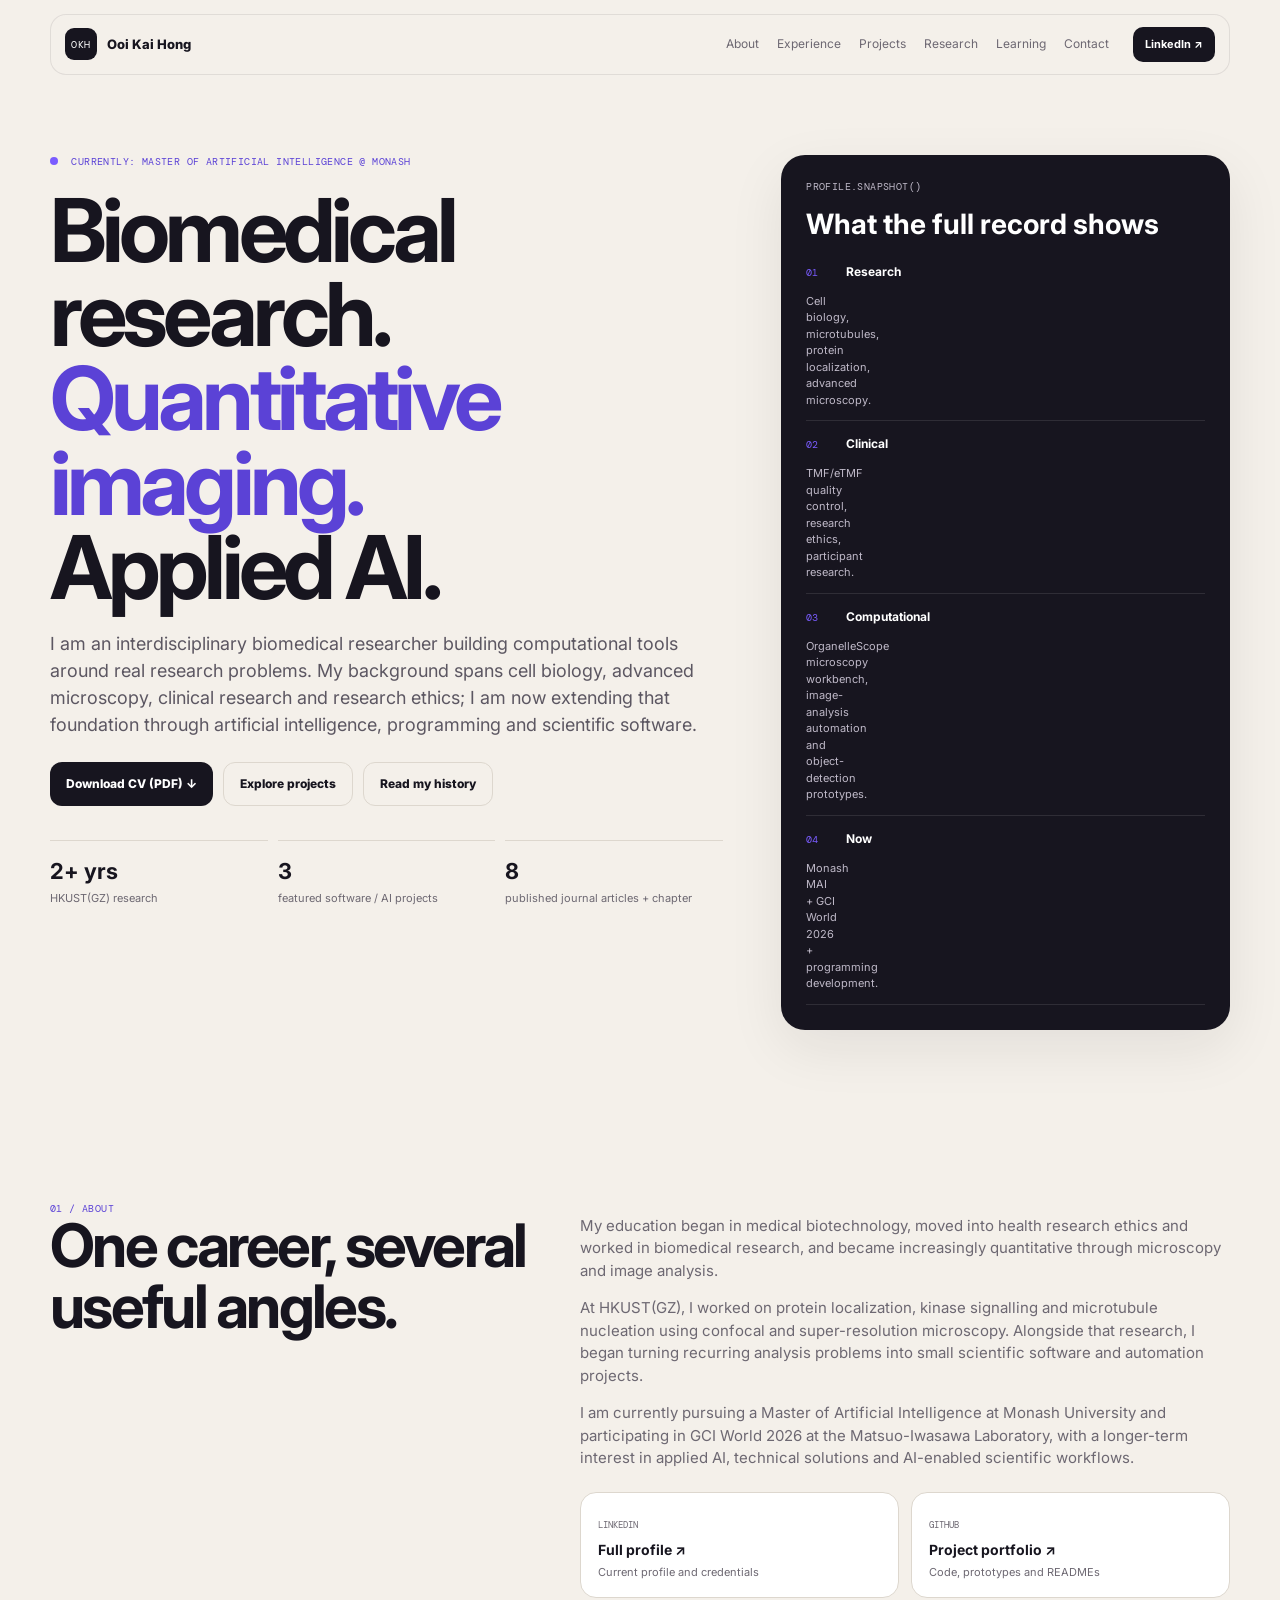
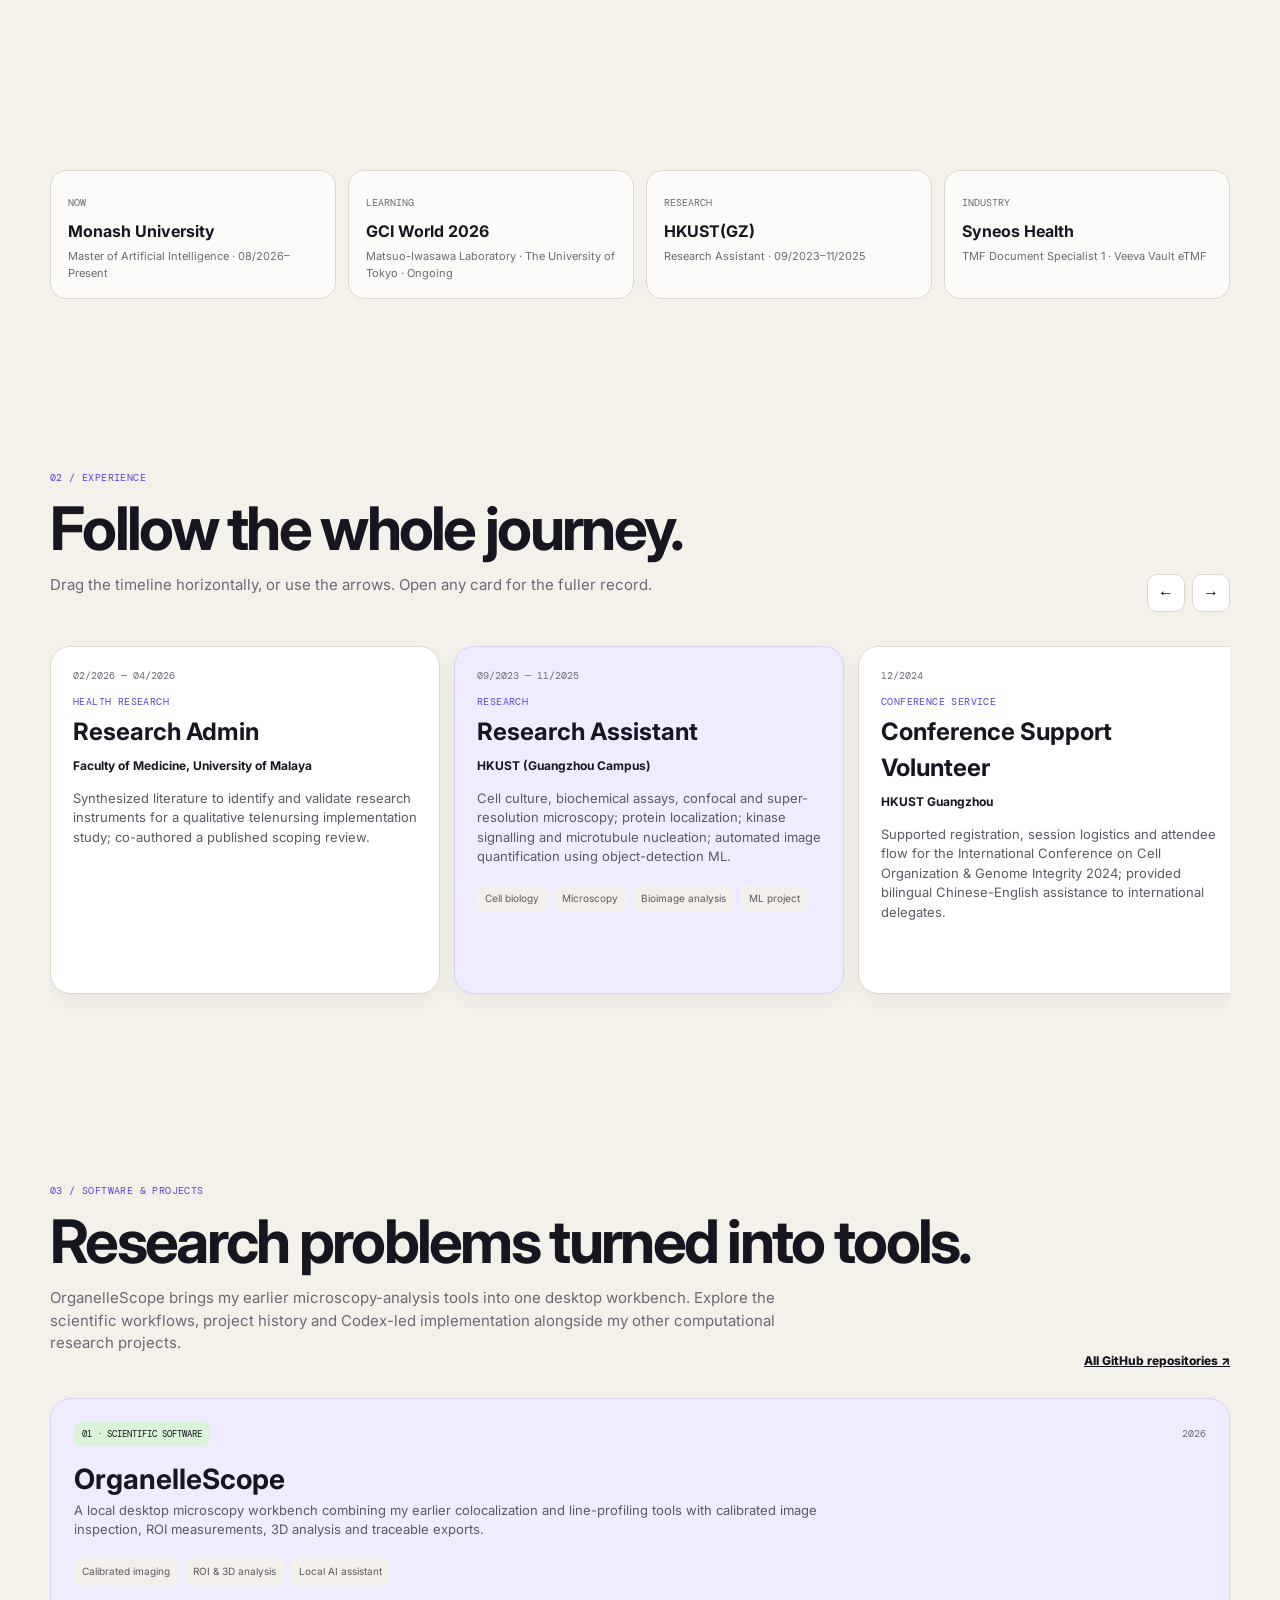
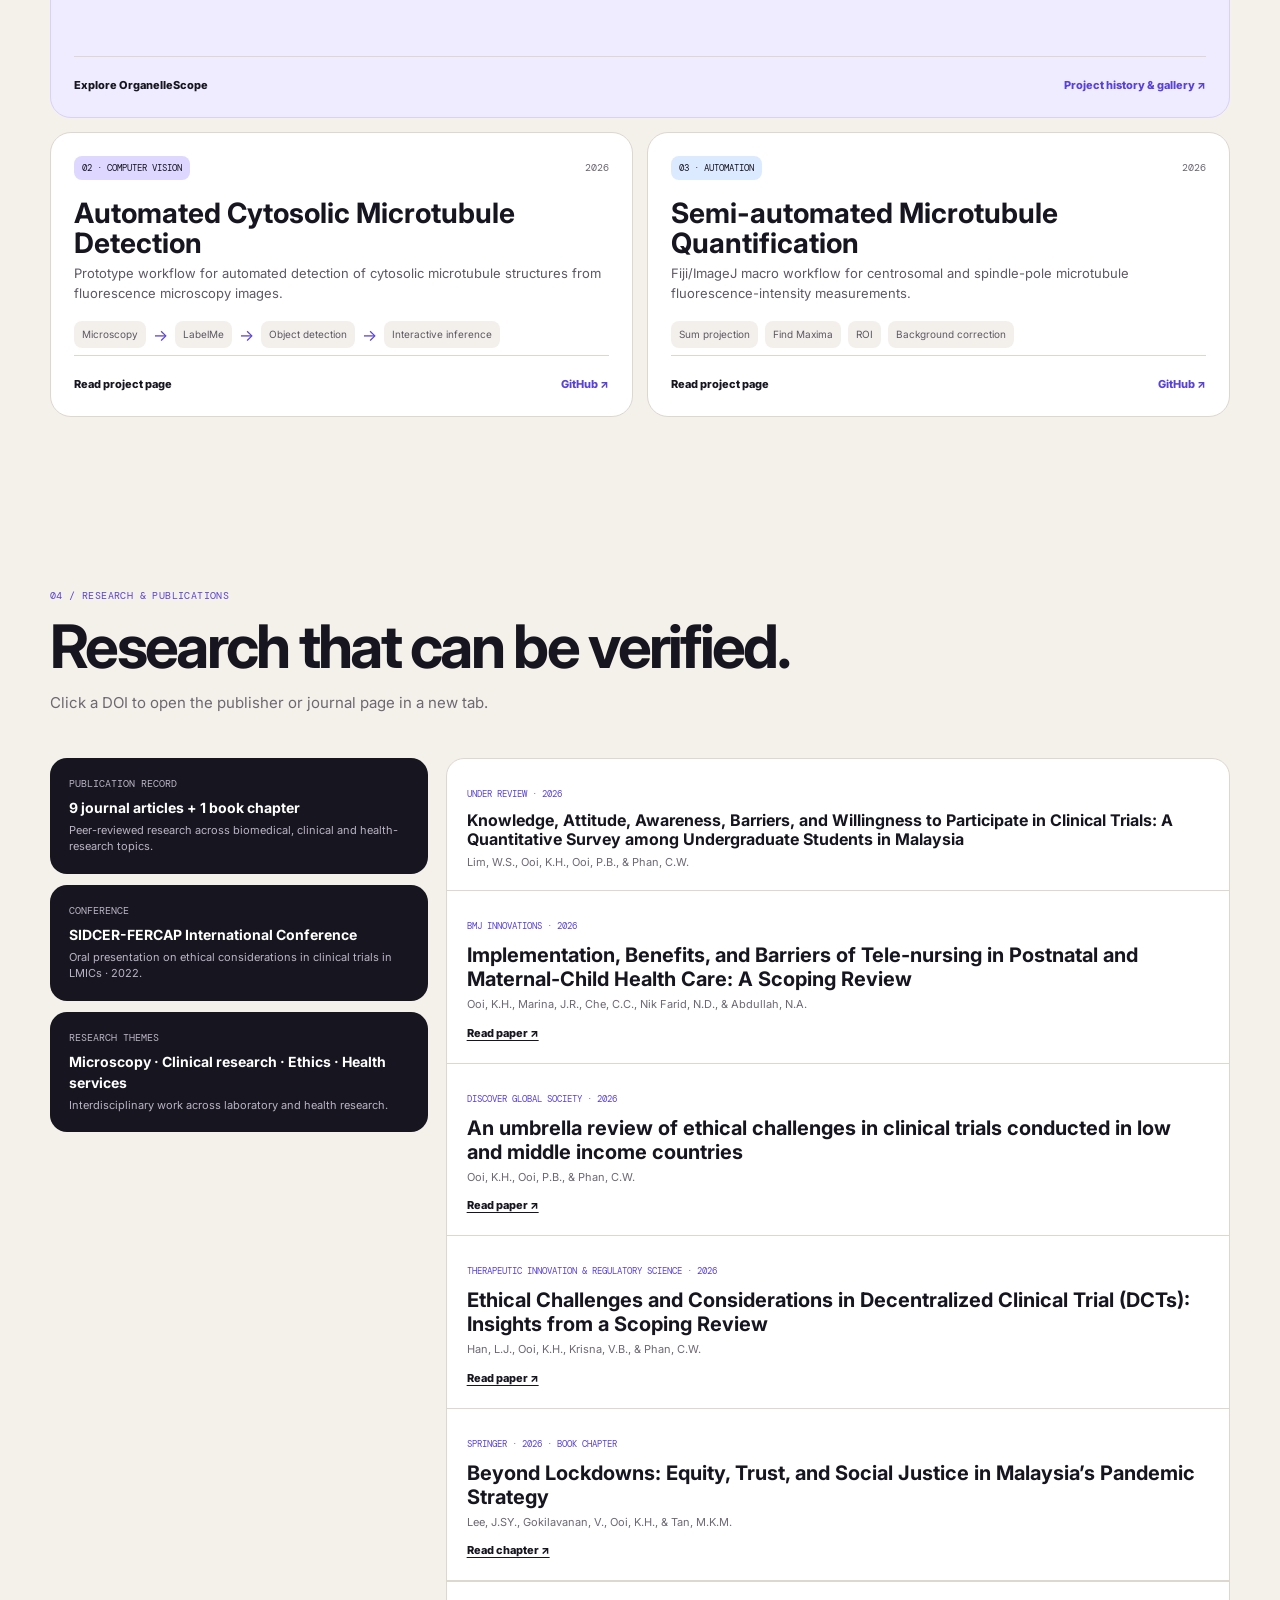
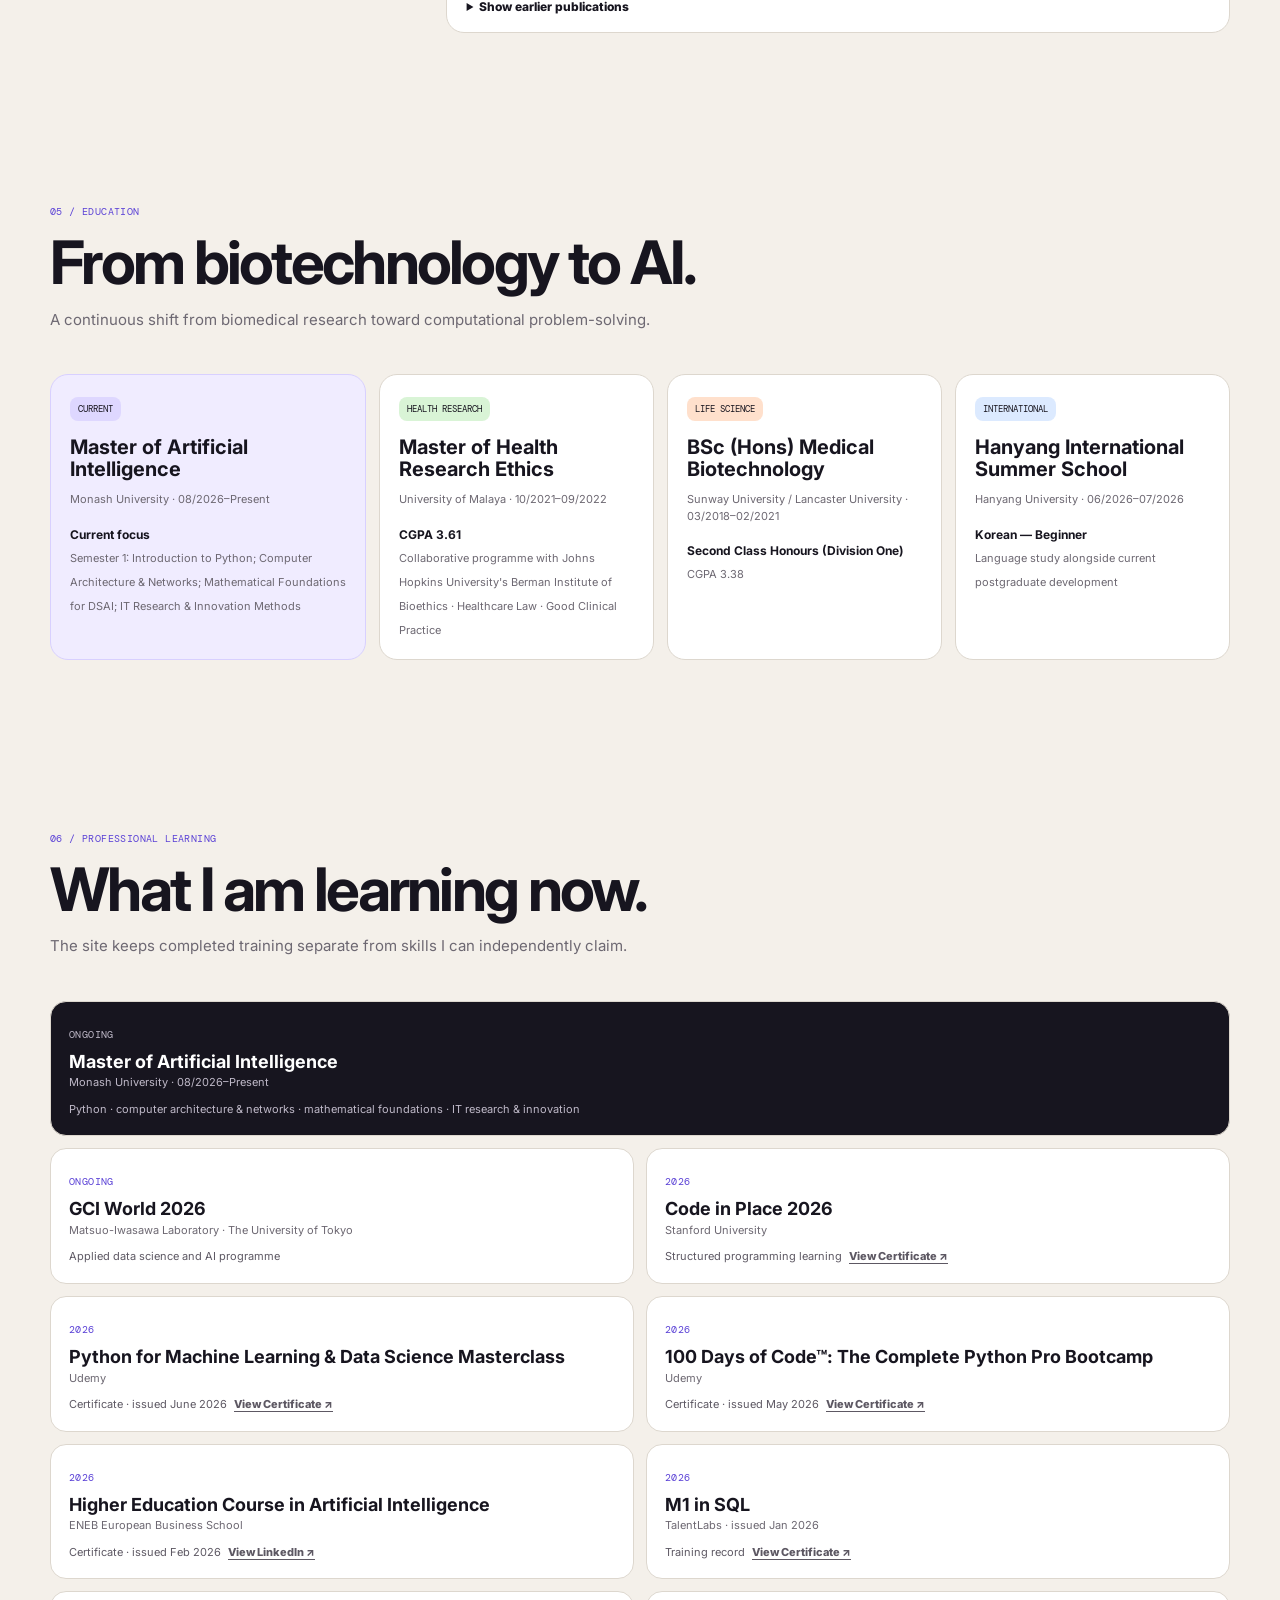
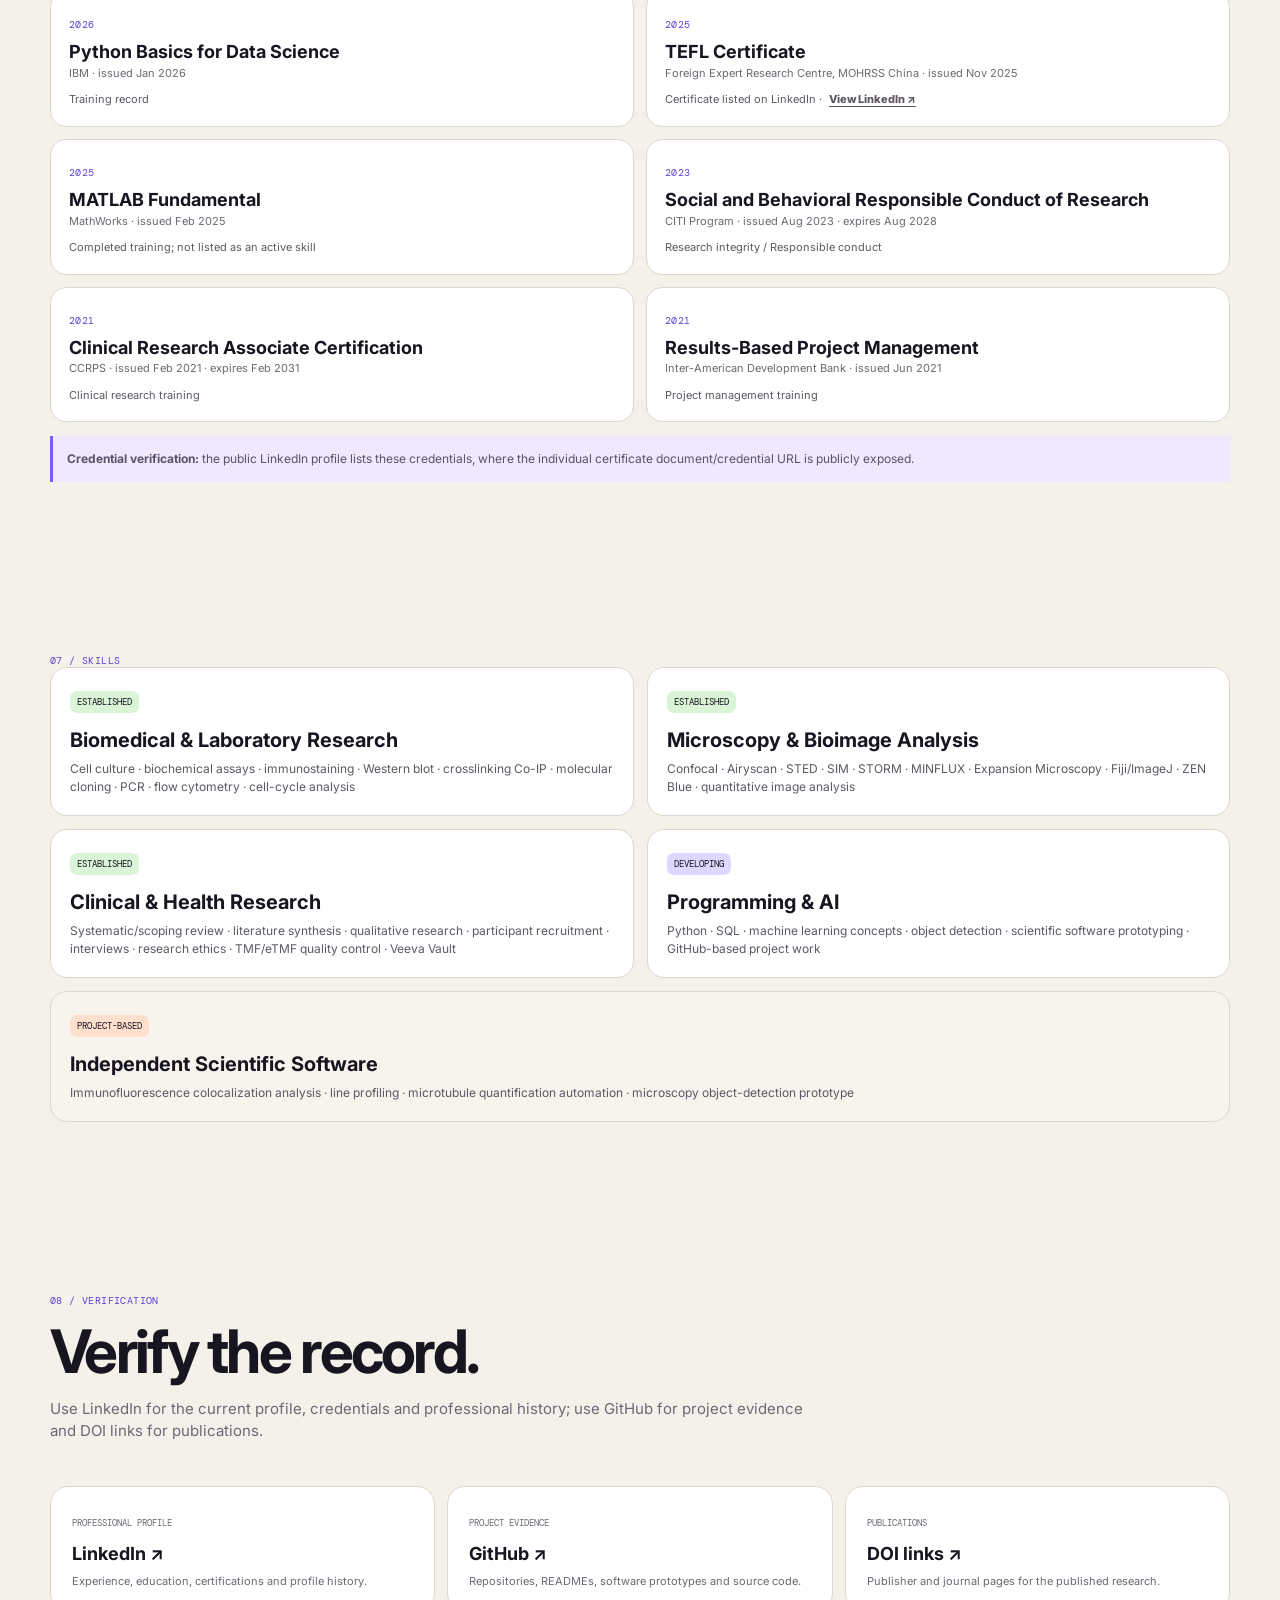
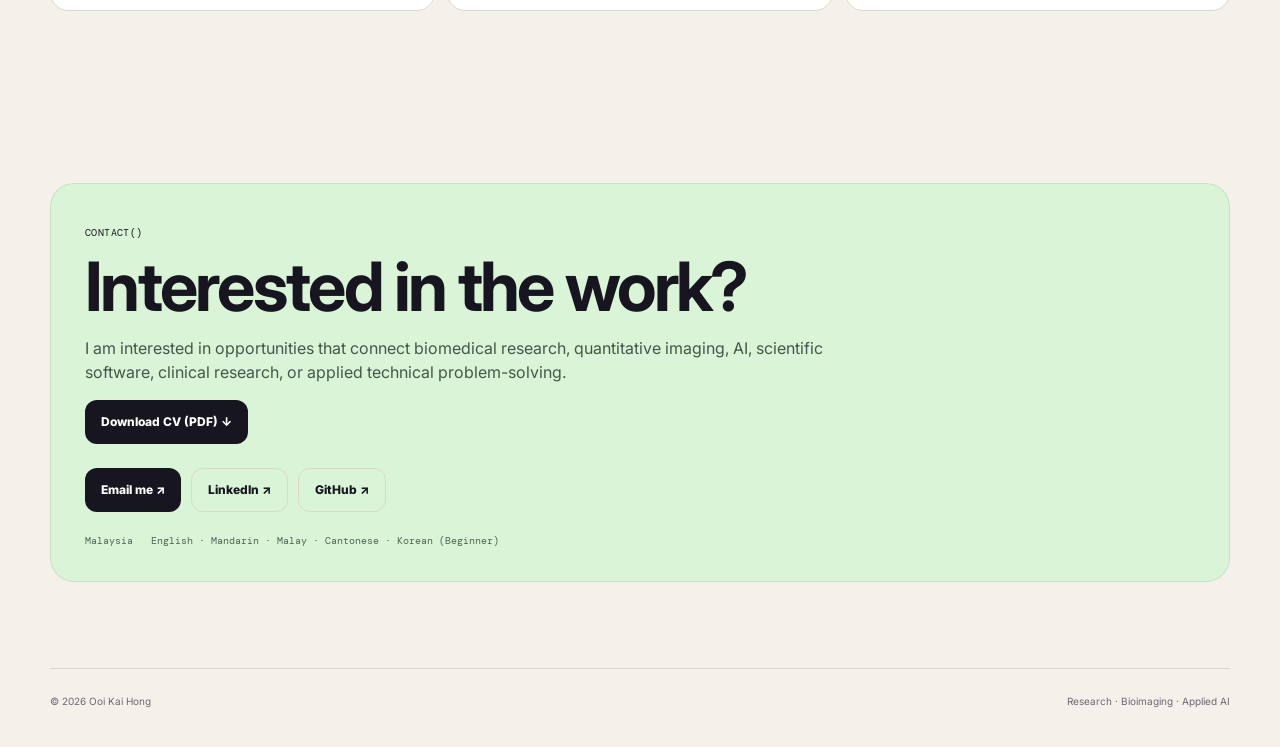
==== commit 09de4668: "Clarify Codex implementation and scientific project direction" ====
--- a/index.html
+++ b/index.html
@@ -128,7 +128,7 @@
         <div class="section-heading-row">
           <div>
             <h2>Research problems turned into tools.</h2>
-            <p>OrganelleScope brings my earlier microscopy-analysis tools into one desktop workbench. Explore the scientific workflows, project history and AI-assisted development alongside my other computational research projects.</p>
+            <p>OrganelleScope brings my earlier microscopy-analysis tools into one desktop workbench. Explore the scientific workflows, project history and Codex-led implementation alongside my other computational research projects.</p>
           </div>
           <a class="text-link interactive" href="https://github.com/mansonmyr" target="_blank" rel="noreferrer">All GitHub repositories ↗</a>
         </div>
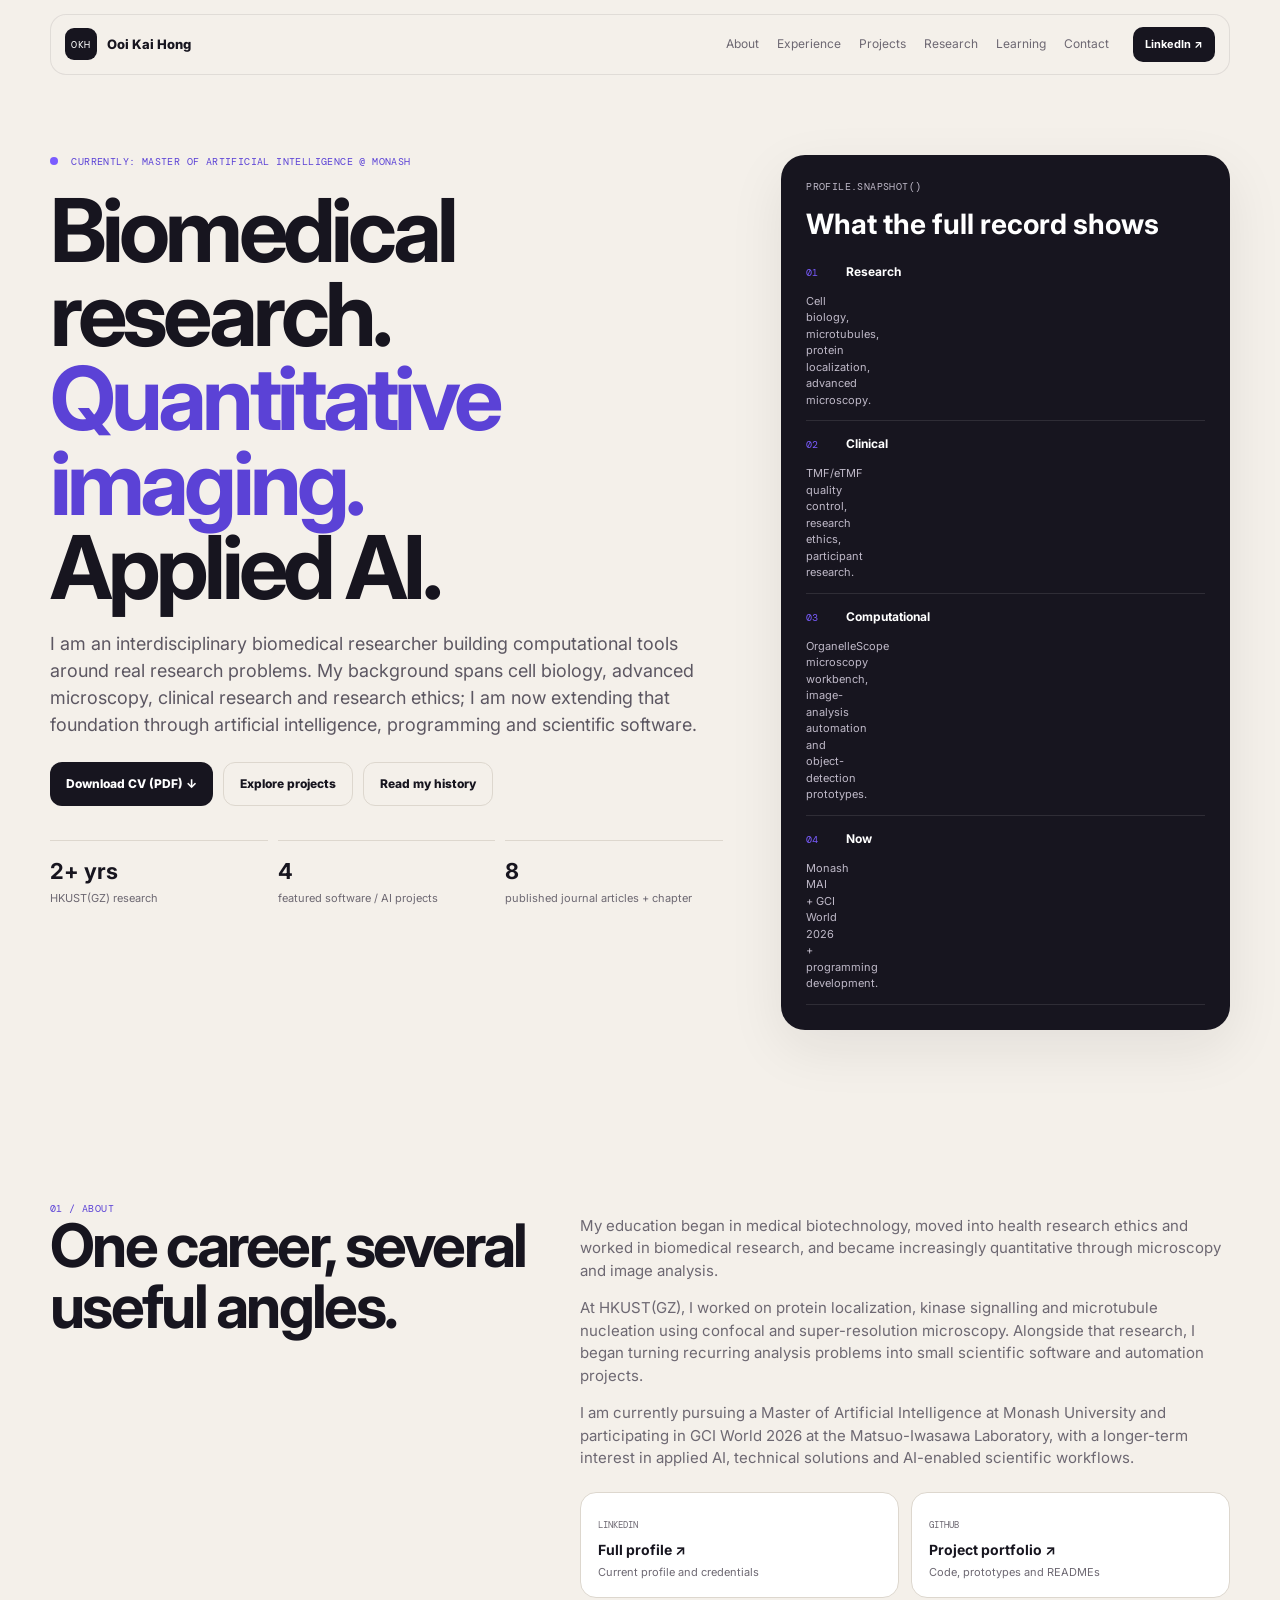
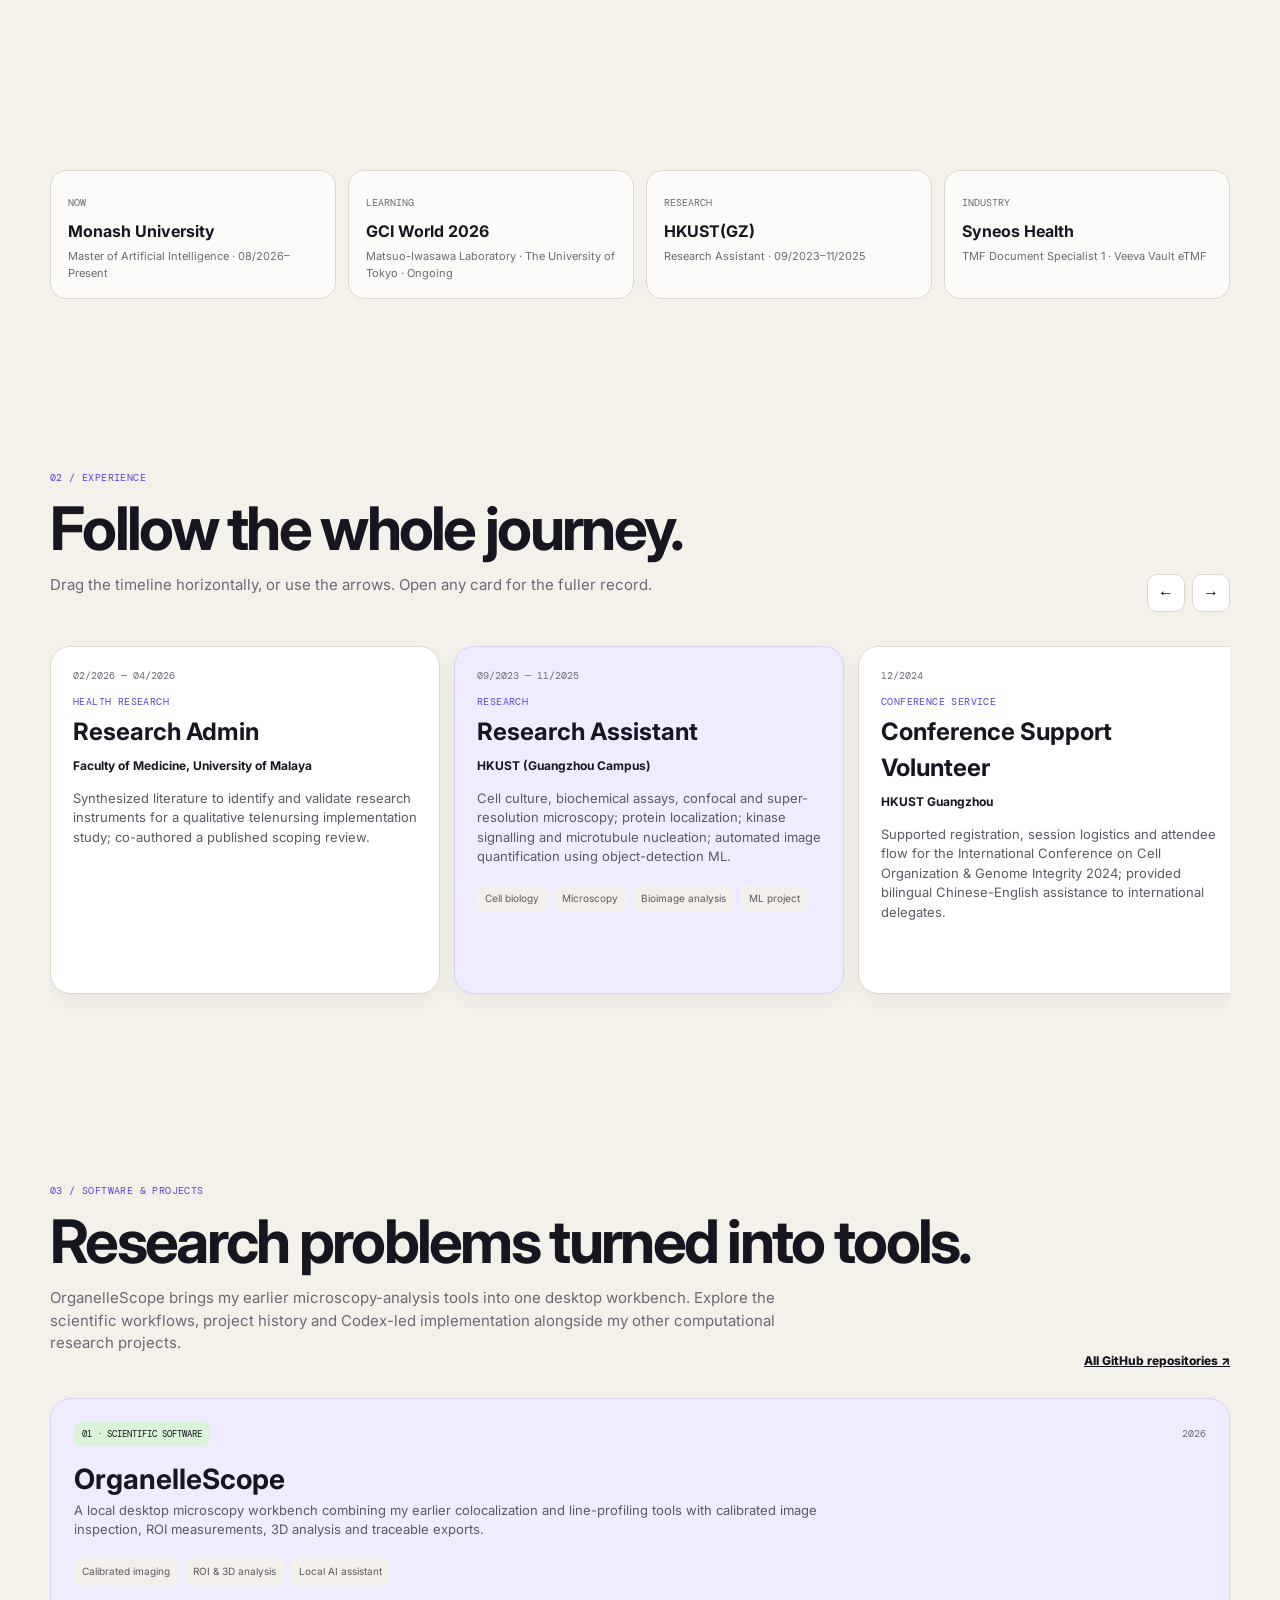
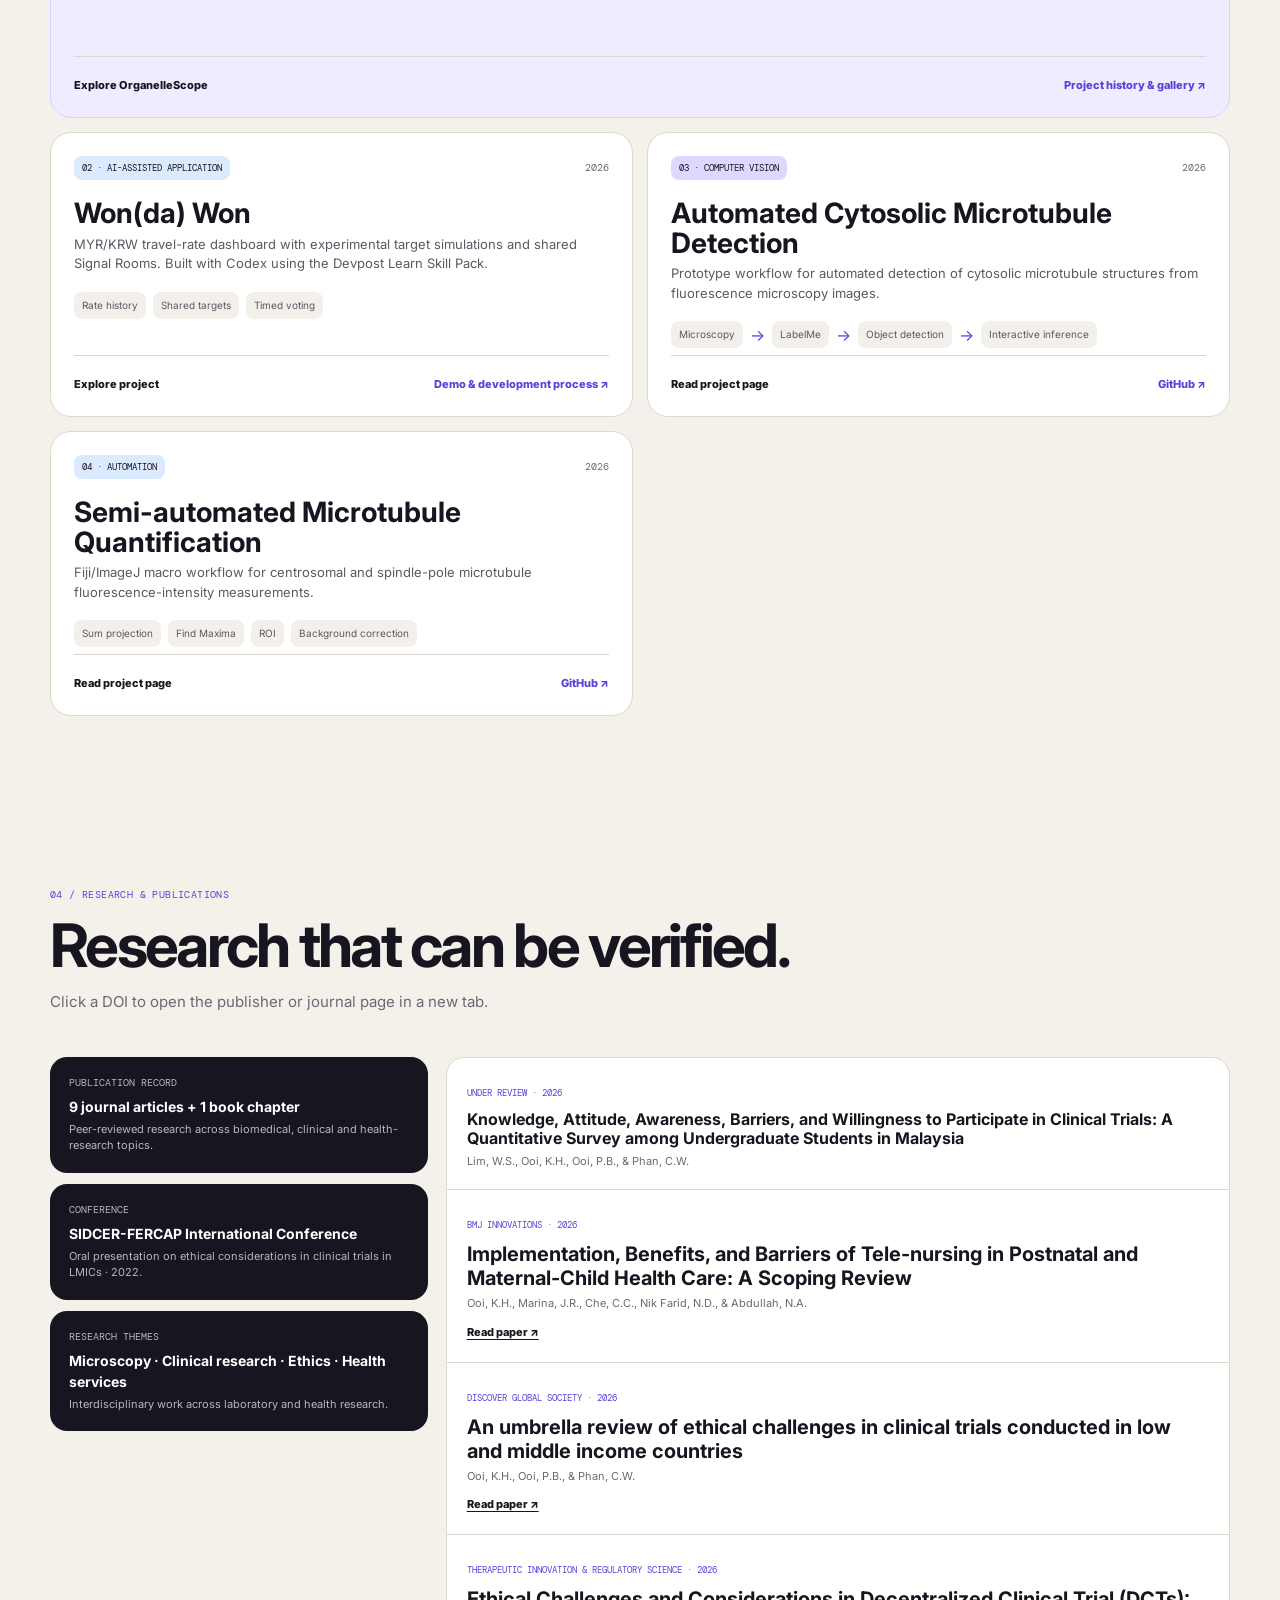
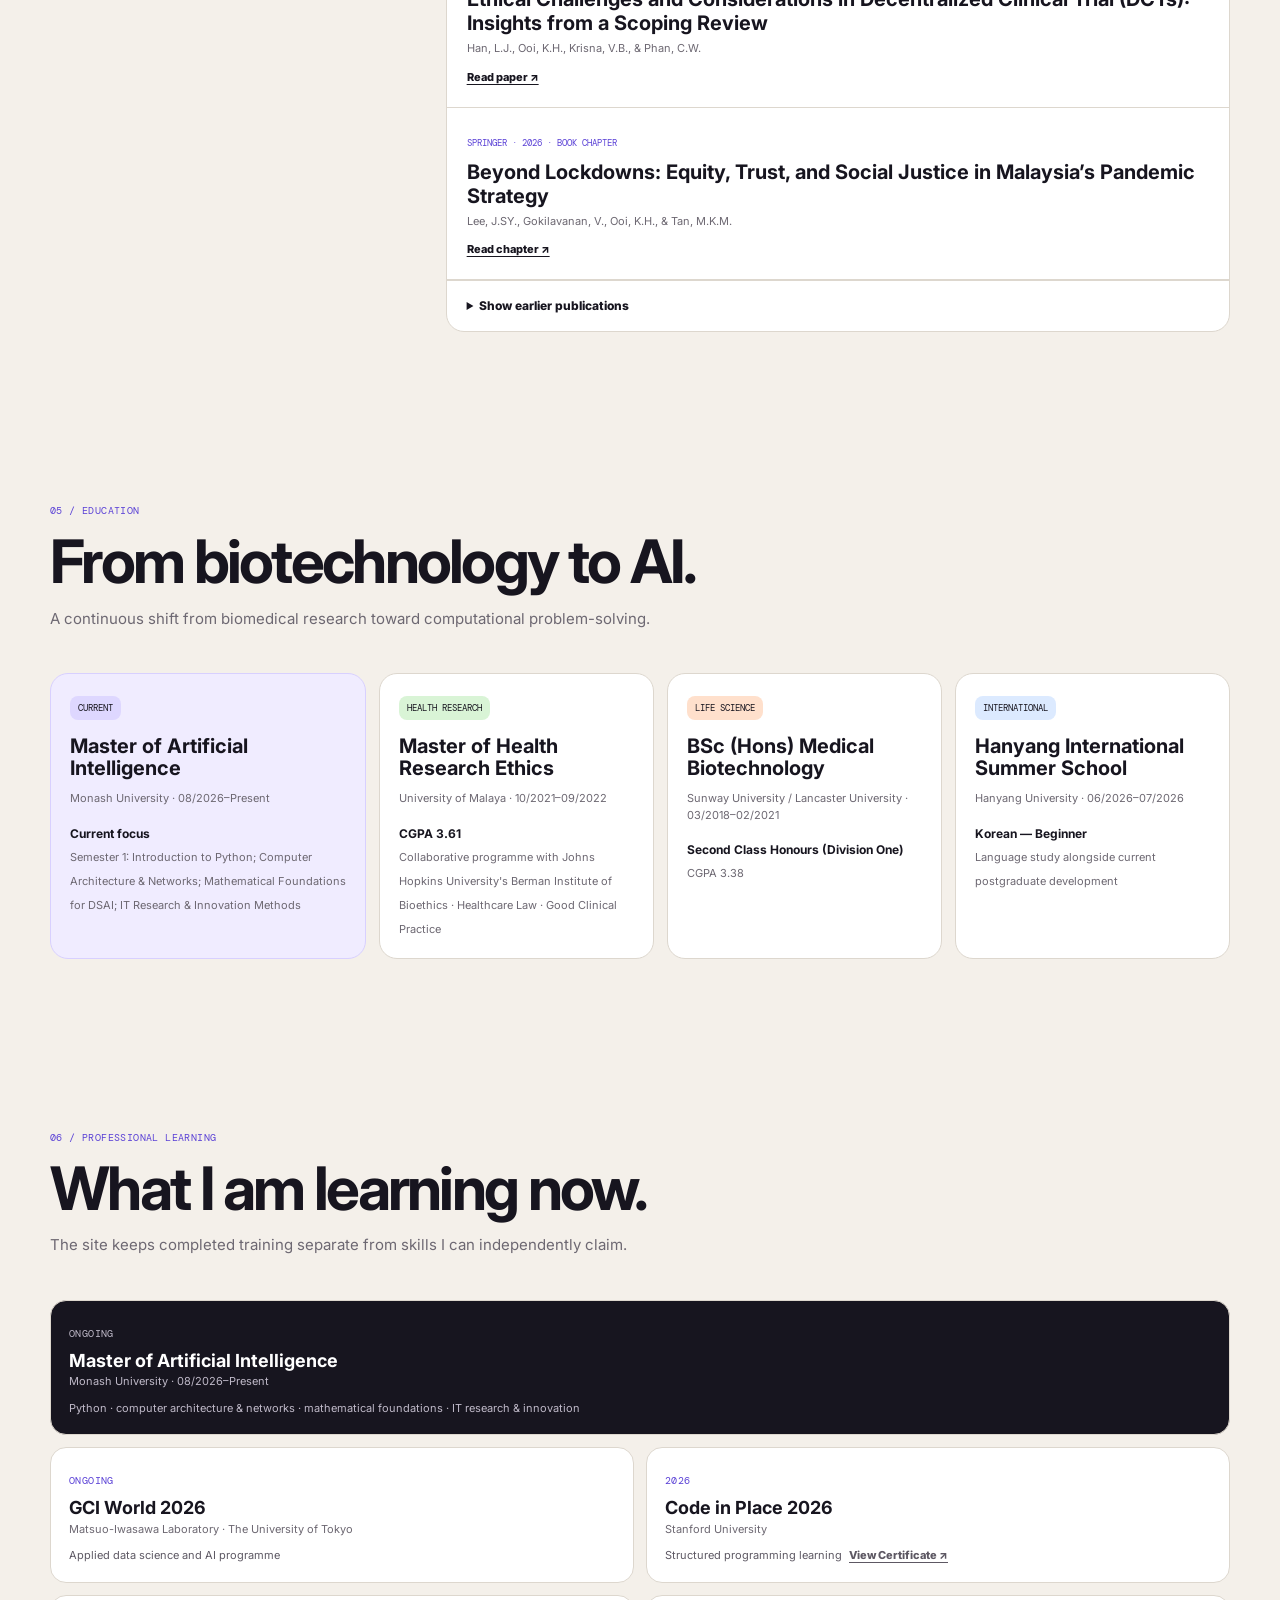
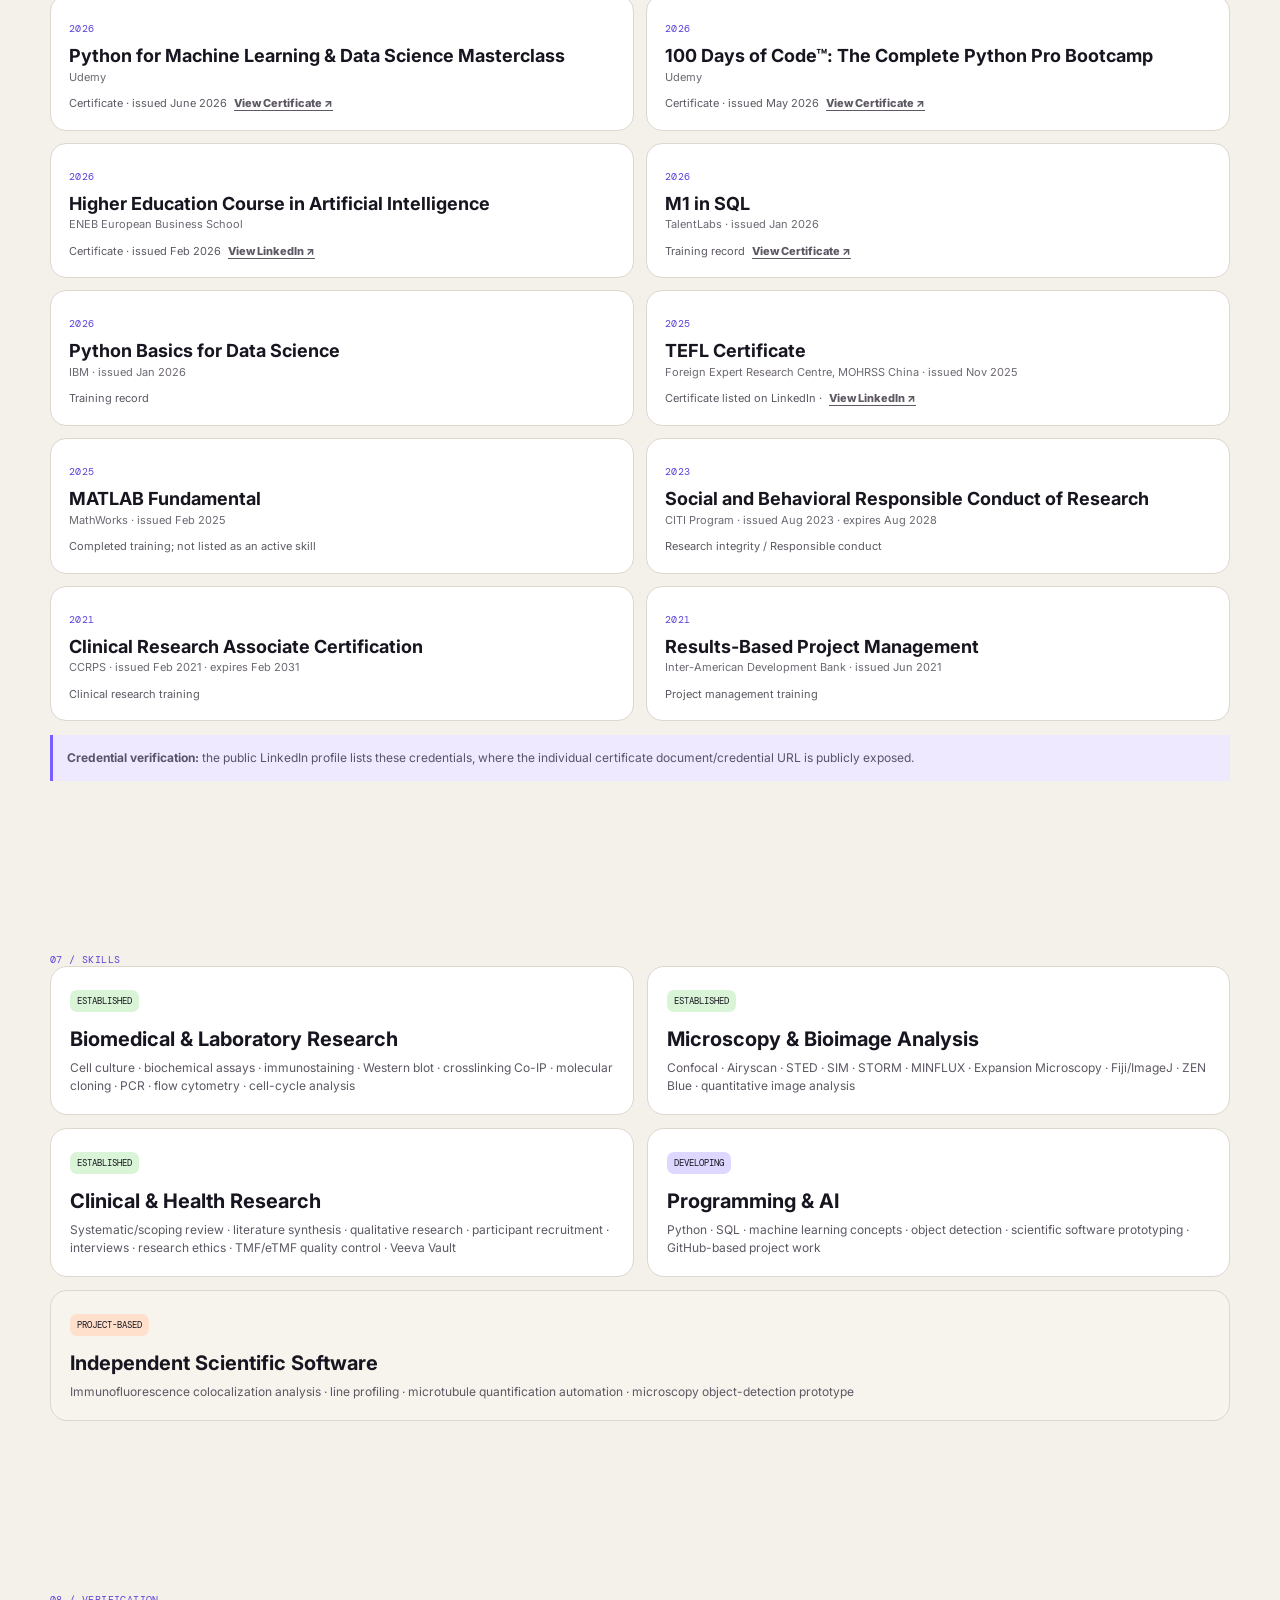
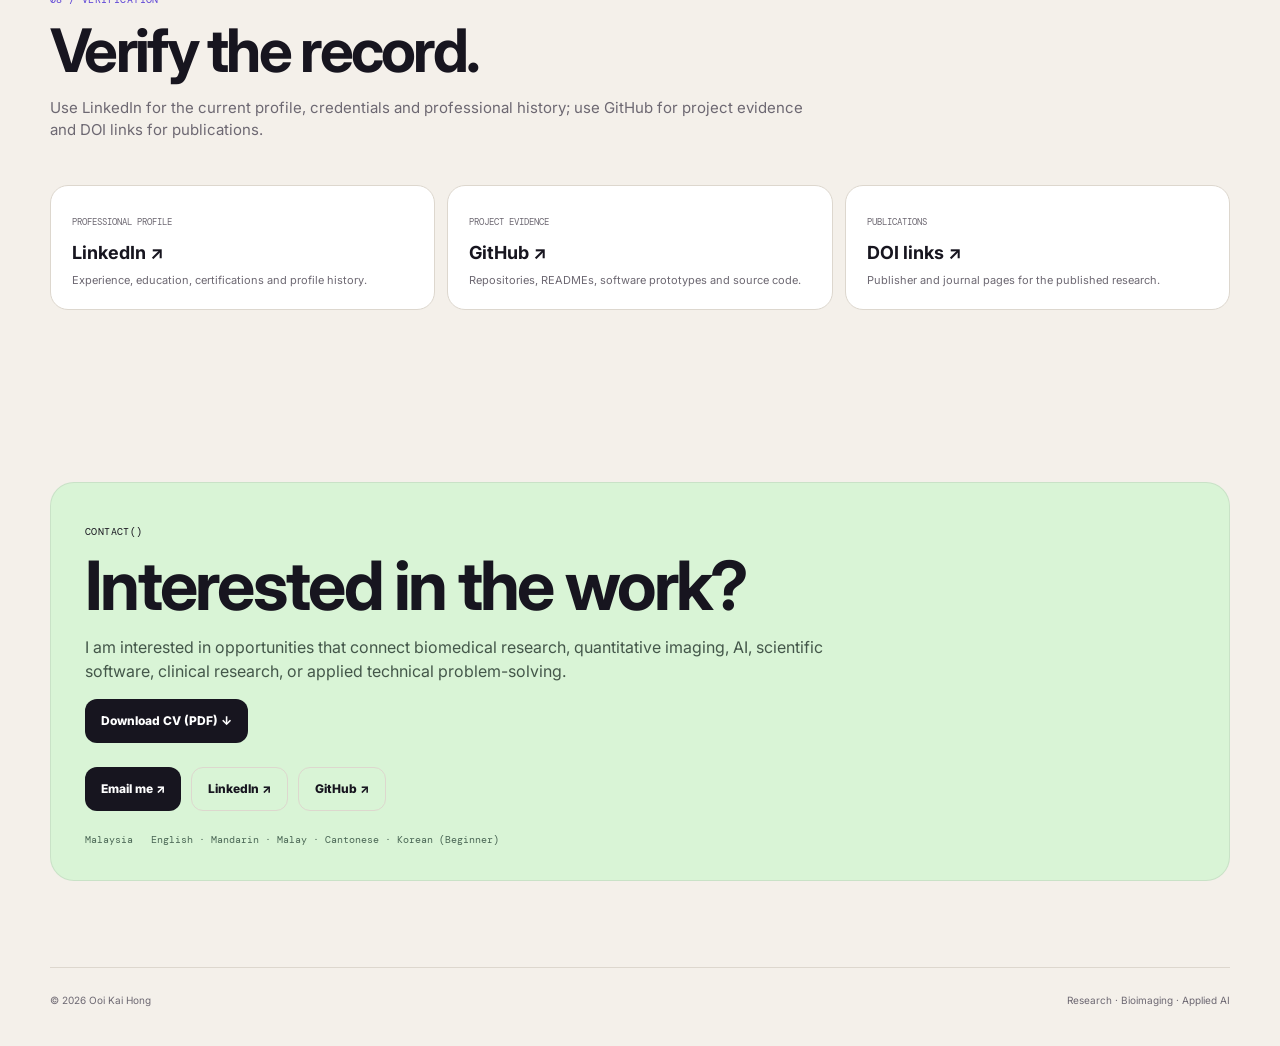
==== commit 369cda88: "Add Won(da) Won and concise three-bullet project summaries" ====
--- a/index.html
+++ b/index.html
@@ -43,7 +43,7 @@
           </div>
           <div class="hero-proof">
             <div><strong>2+ yrs</strong><span>HKUST(GZ) research</span></div>
-            <div><strong>3</strong><span>featured software / AI projects</span></div>
+            <div><strong>4</strong><span>featured software / AI projects</span></div>
             <div><strong>8</strong><span>published journal articles + chapter</span></div>
           </div>
         </div>
@@ -142,8 +142,16 @@
             <div class="project-footer"><span>Explore OrganelleScope</span><span>Project history &amp; gallery ↗</span></div>
           </a>
 
+          <a class="project-card interactive" href="projects/wonda-won.html">
+            <div class="project-top"><span class="tag tag-blue">02 · AI-ASSISTED APPLICATION</span><span class="year">2026</span></div>
+            <h3>Won(da) Won</h3>
+            <p>MYR/KRW travel-rate dashboard with experimental target simulations and shared Signal Rooms. Built with Codex using the Devpost Learn Skill Pack.</p>
+            <div class="chip-row"><span>Rate history</span><span>Shared targets</span><span>Timed voting</span></div>
+            <div class="project-footer"><span>Explore project</span><span>Demo &amp; development process ↗</span></div>
+          </a>
+
           <a class="project-card interactive" href="projects/automated-cytosolic-microtubule.html">
-            <div class="project-top"><span class="tag tag-purple">02 · COMPUTER VISION</span><span class="year">2026</span></div>
+            <div class="project-top"><span class="tag tag-purple">03 · COMPUTER VISION</span><span class="year">2026</span></div>
             <h3>Automated Cytosolic Microtubule Detection</h3>
             <p>Prototype workflow for automated detection of cytosolic microtubule structures from fluorescence microscopy images.</p>
             <div class="project-flow"><span>Microscopy</span><i>→</i><span>LabelMe</span><i>→</i><span>Object detection</span><i>→</i><span>Interactive inference</span></div>
@@ -151,7 +159,7 @@
           </a>
 
           <a class="project-card interactive" href="projects/fiji-microtubule-quantification.html">
-            <div class="project-top"><span class="tag tag-blue">03 · AUTOMATION</span><span class="year">2026</span></div>
+            <div class="project-top"><span class="tag tag-blue">04 · AUTOMATION</span><span class="year">2026</span></div>
             <h3>Semi-automated Microtubule Quantification</h3>
             <p>Fiji/ImageJ macro workflow for centrosomal and spindle-pole microtubule fluorescence-intensity measurements.</p>
             <div class="chip-row"><span>Sum projection</span><span>Find Maxima</span><span>ROI</span><span>Background correction</span></div>
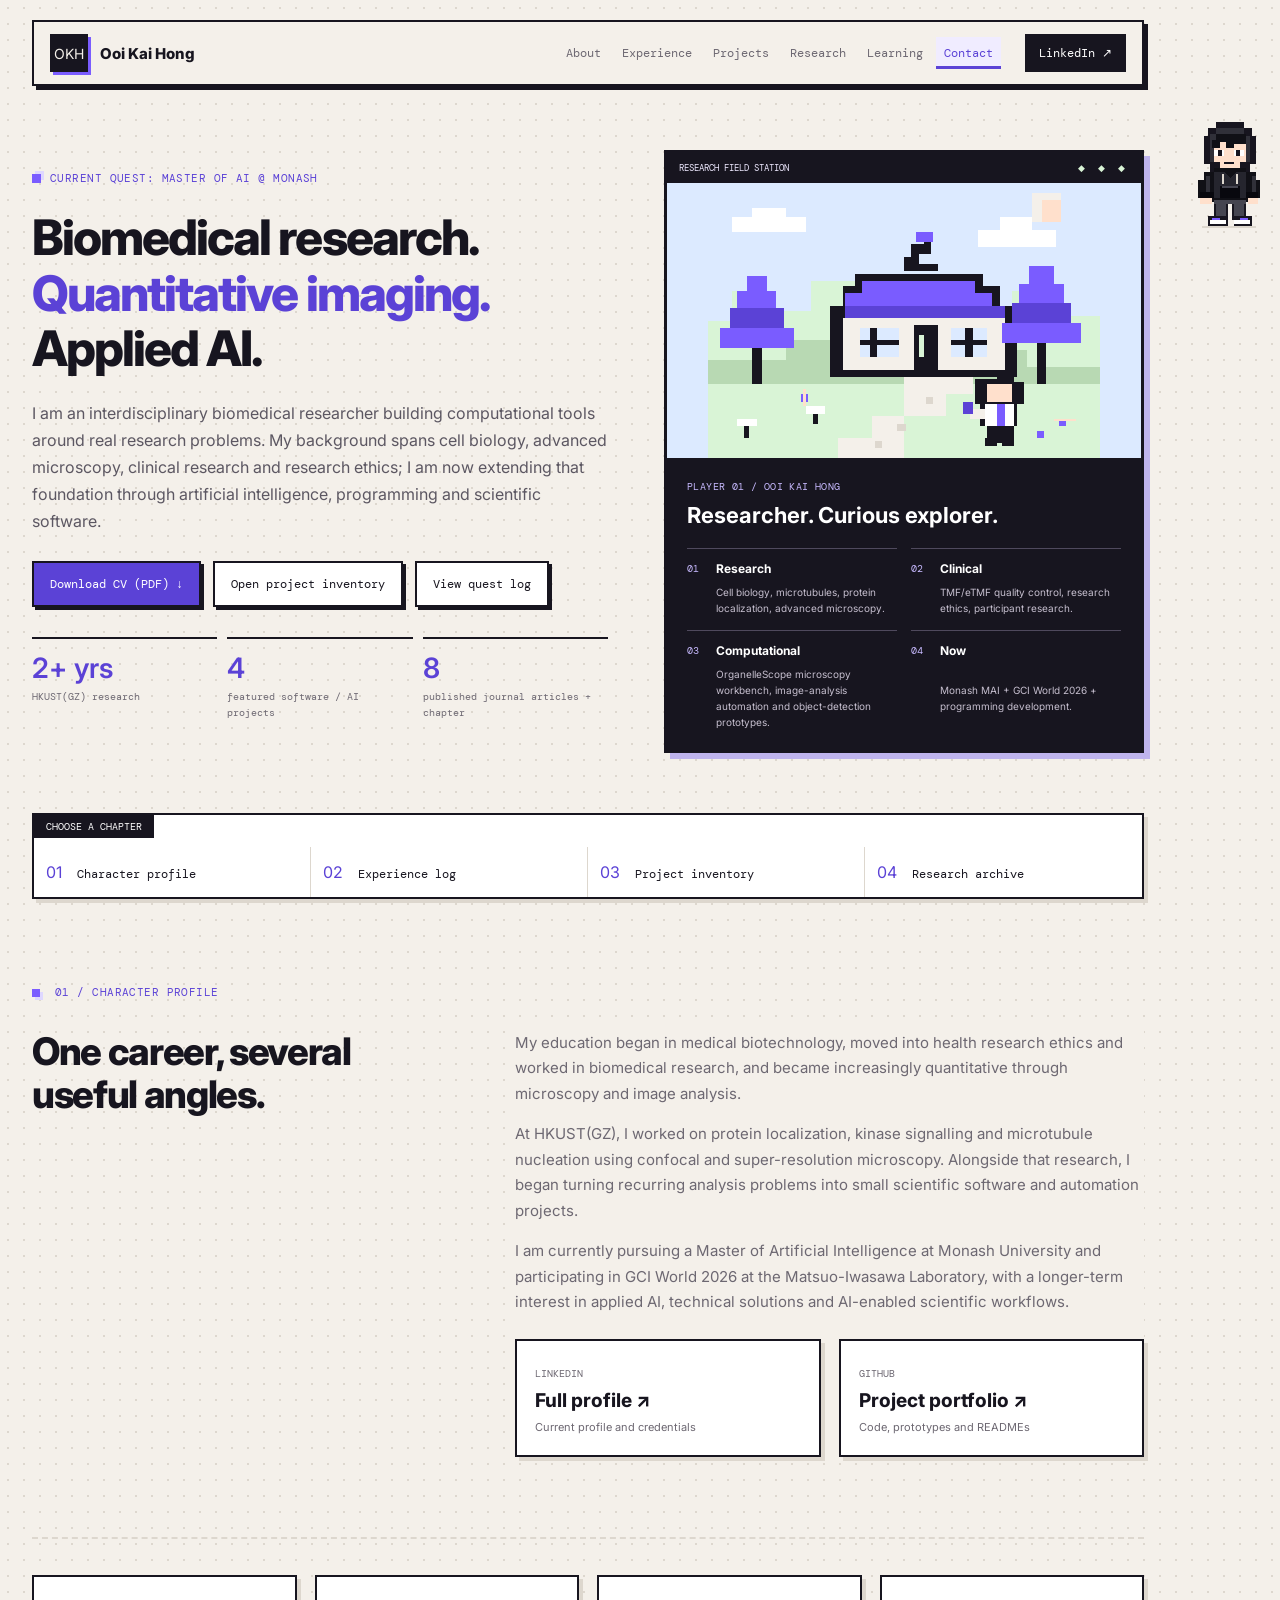
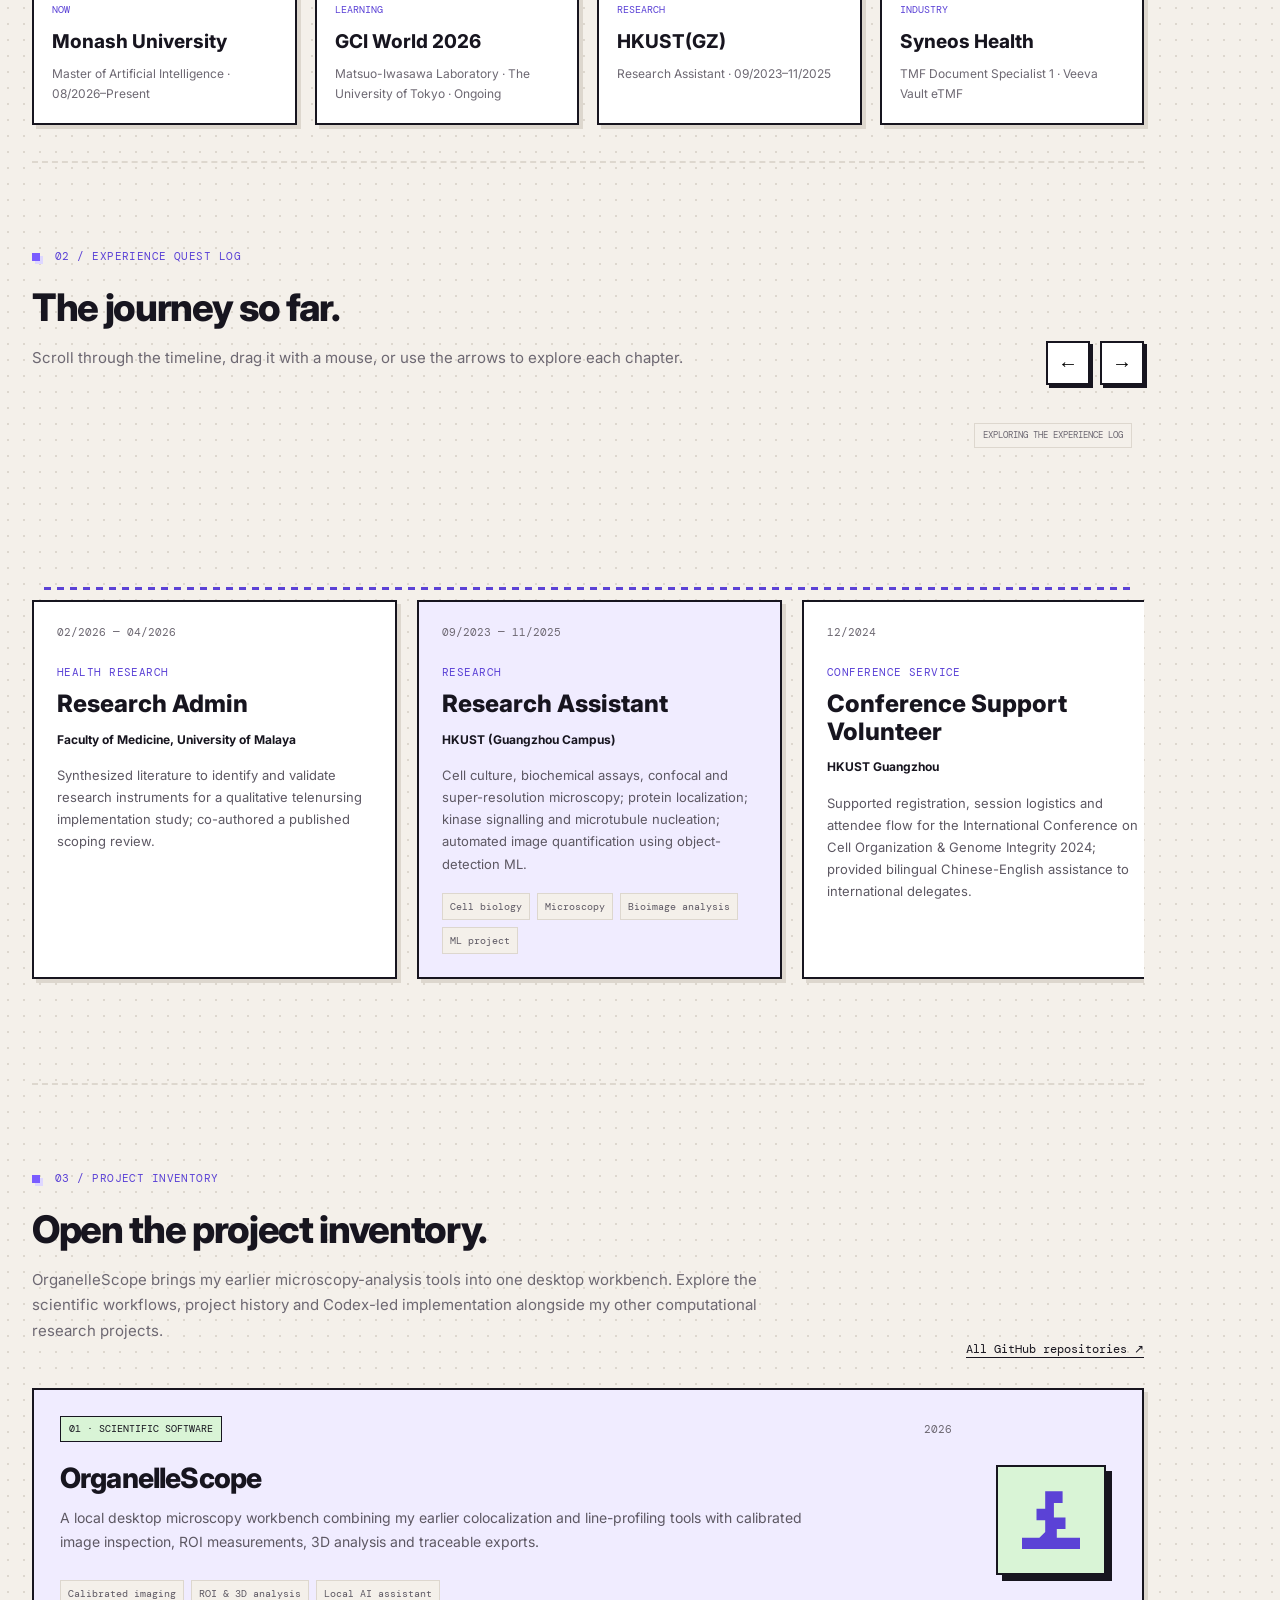
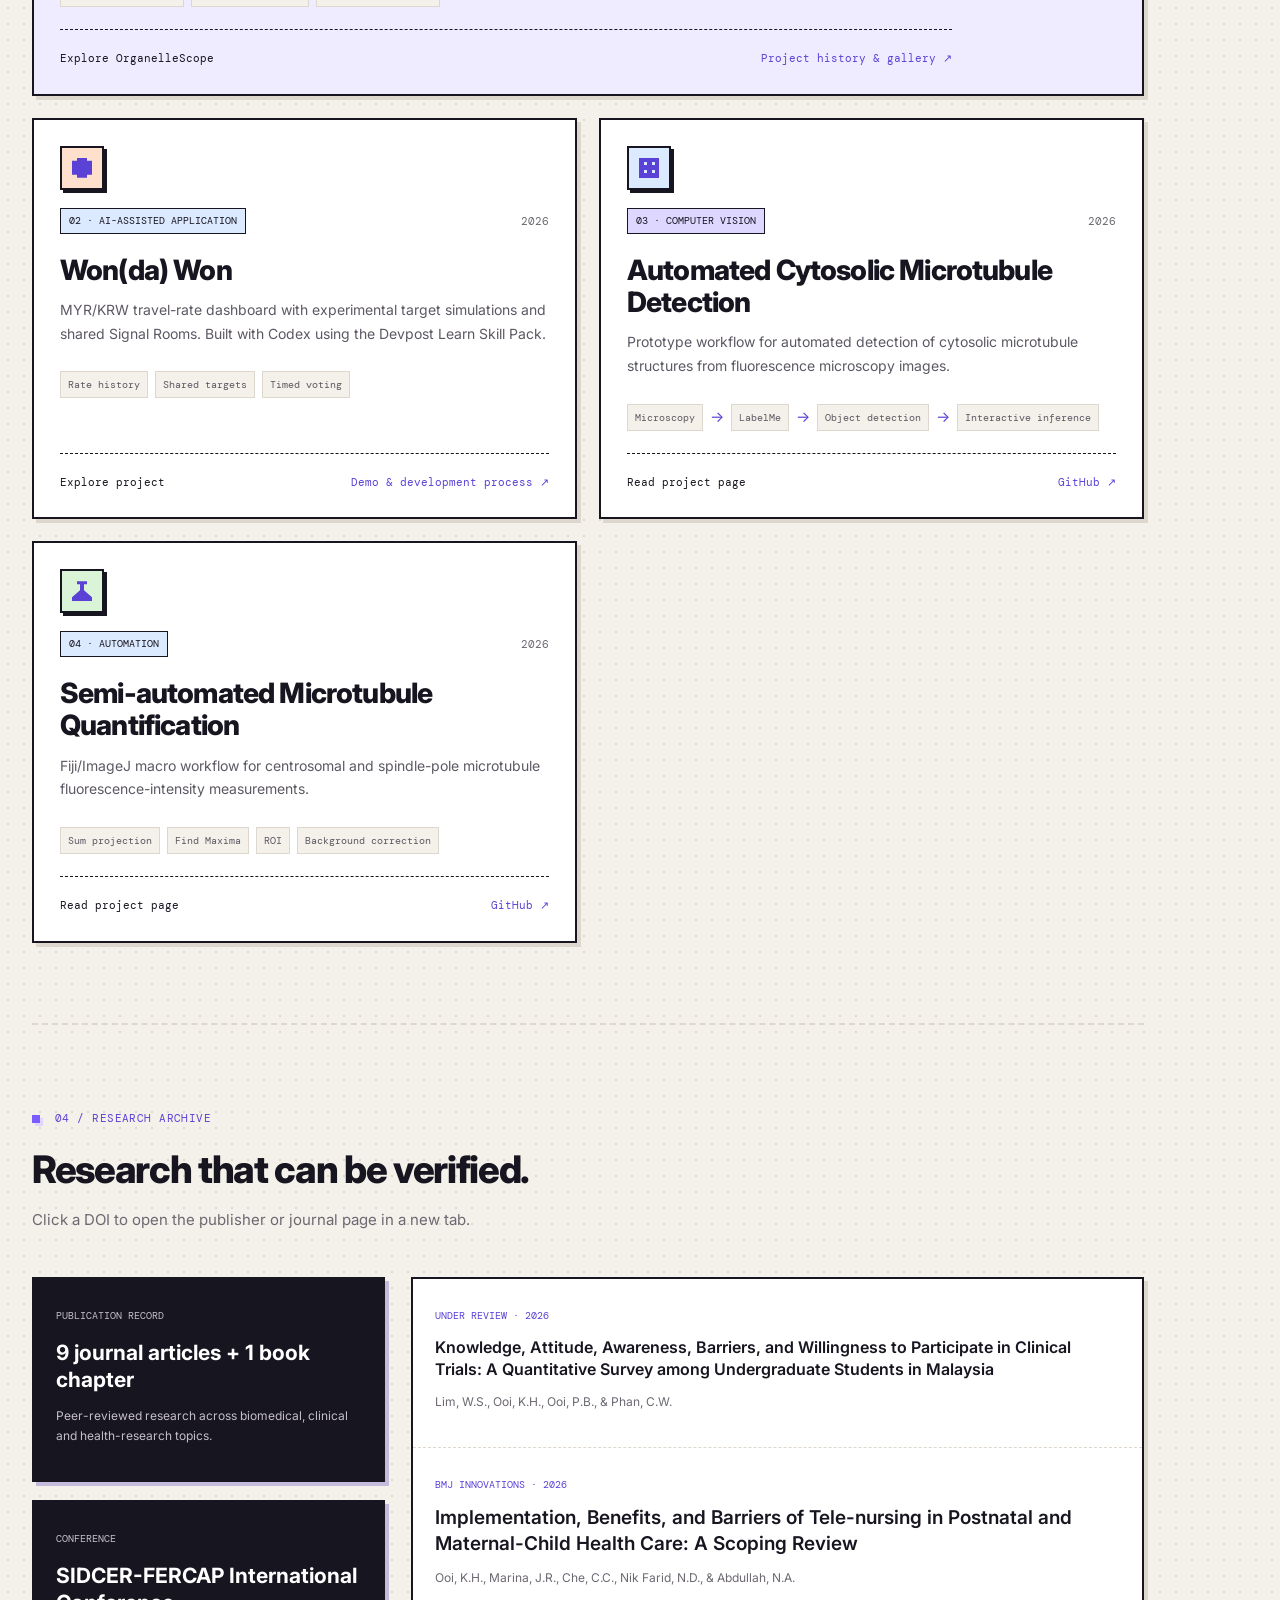
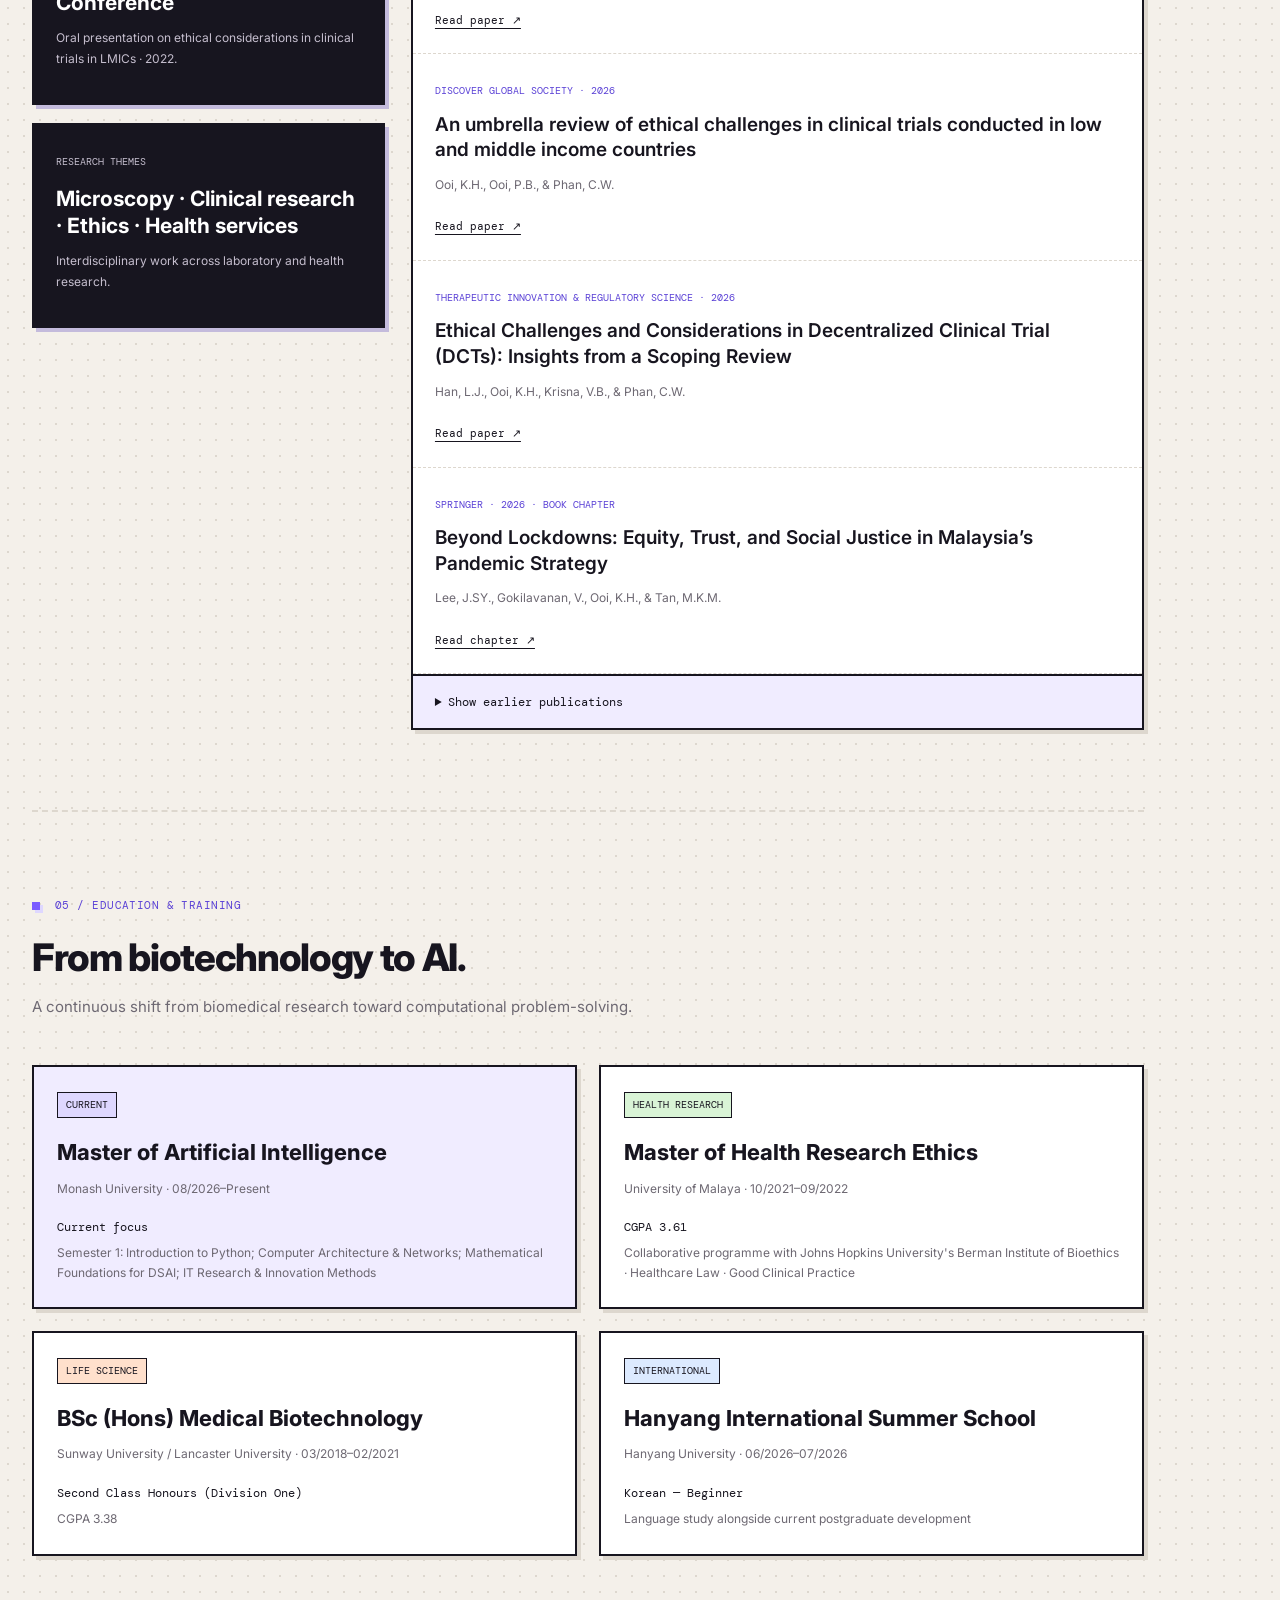
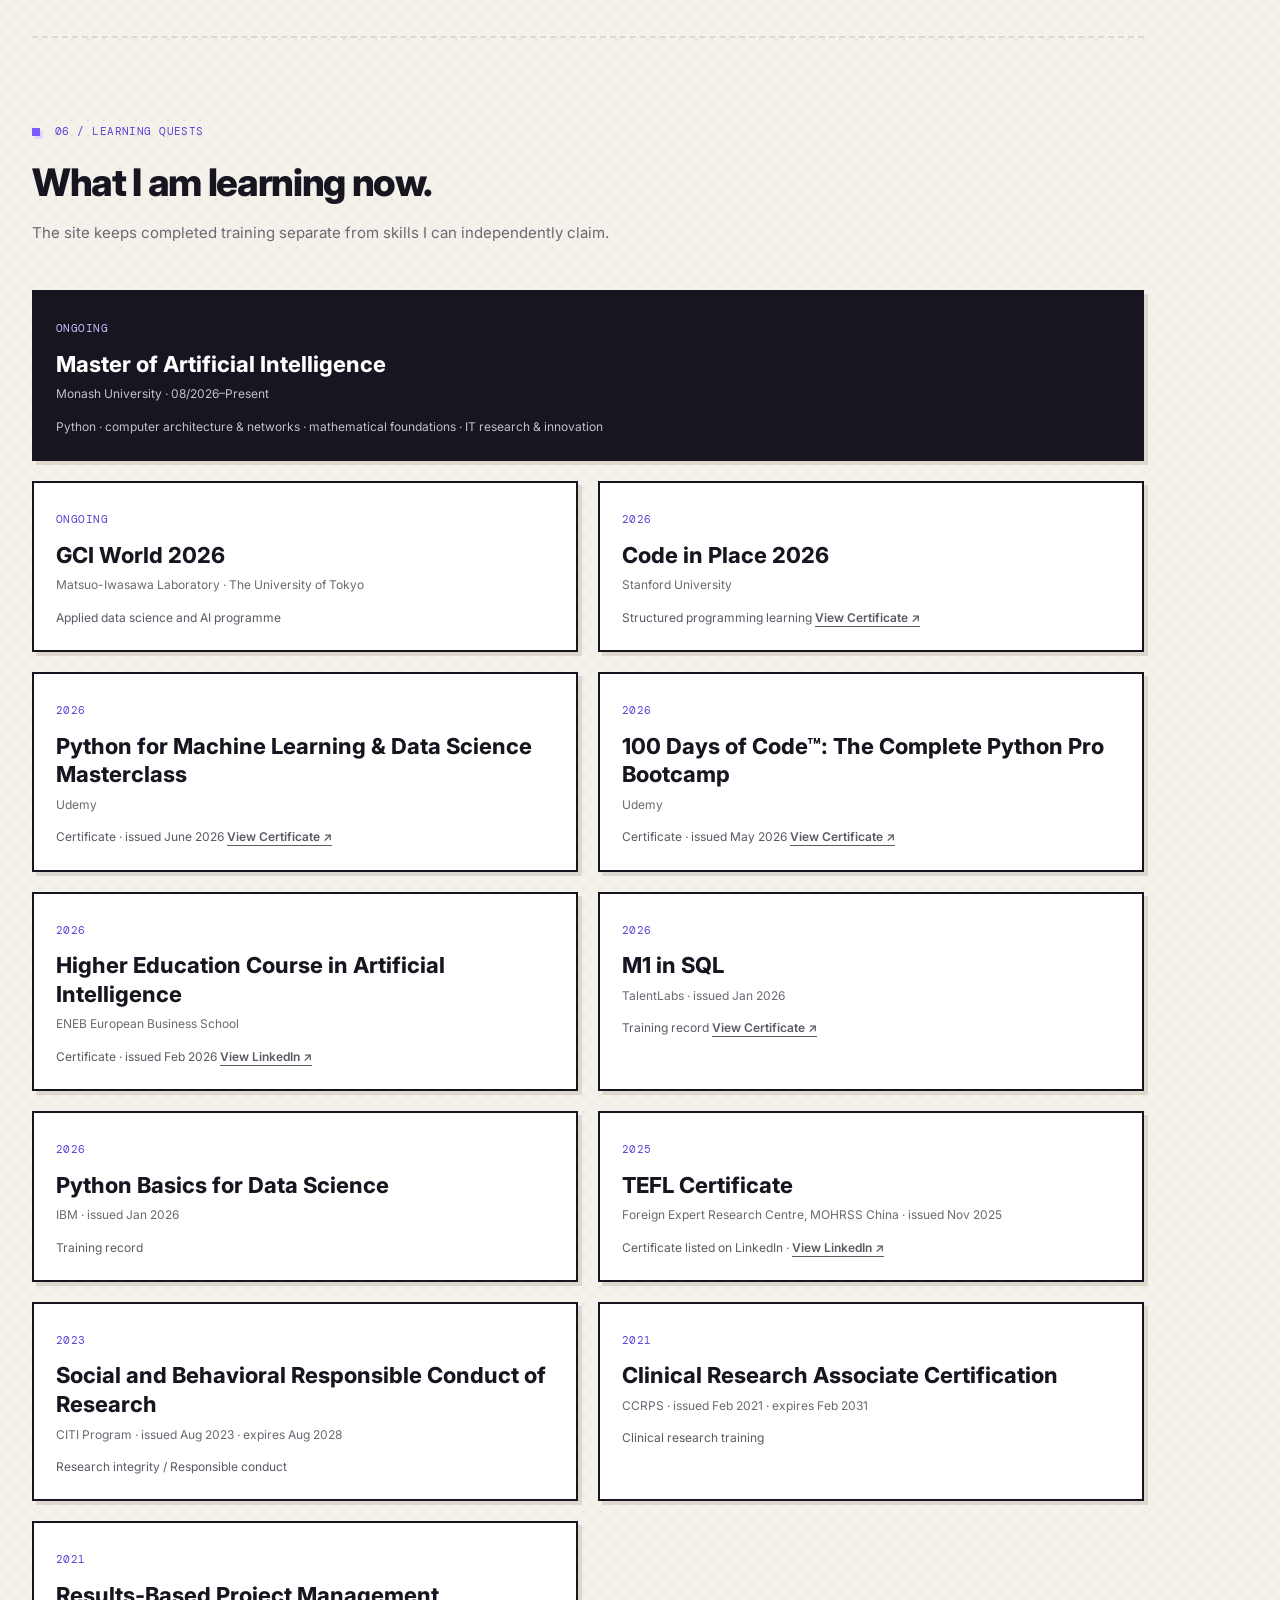
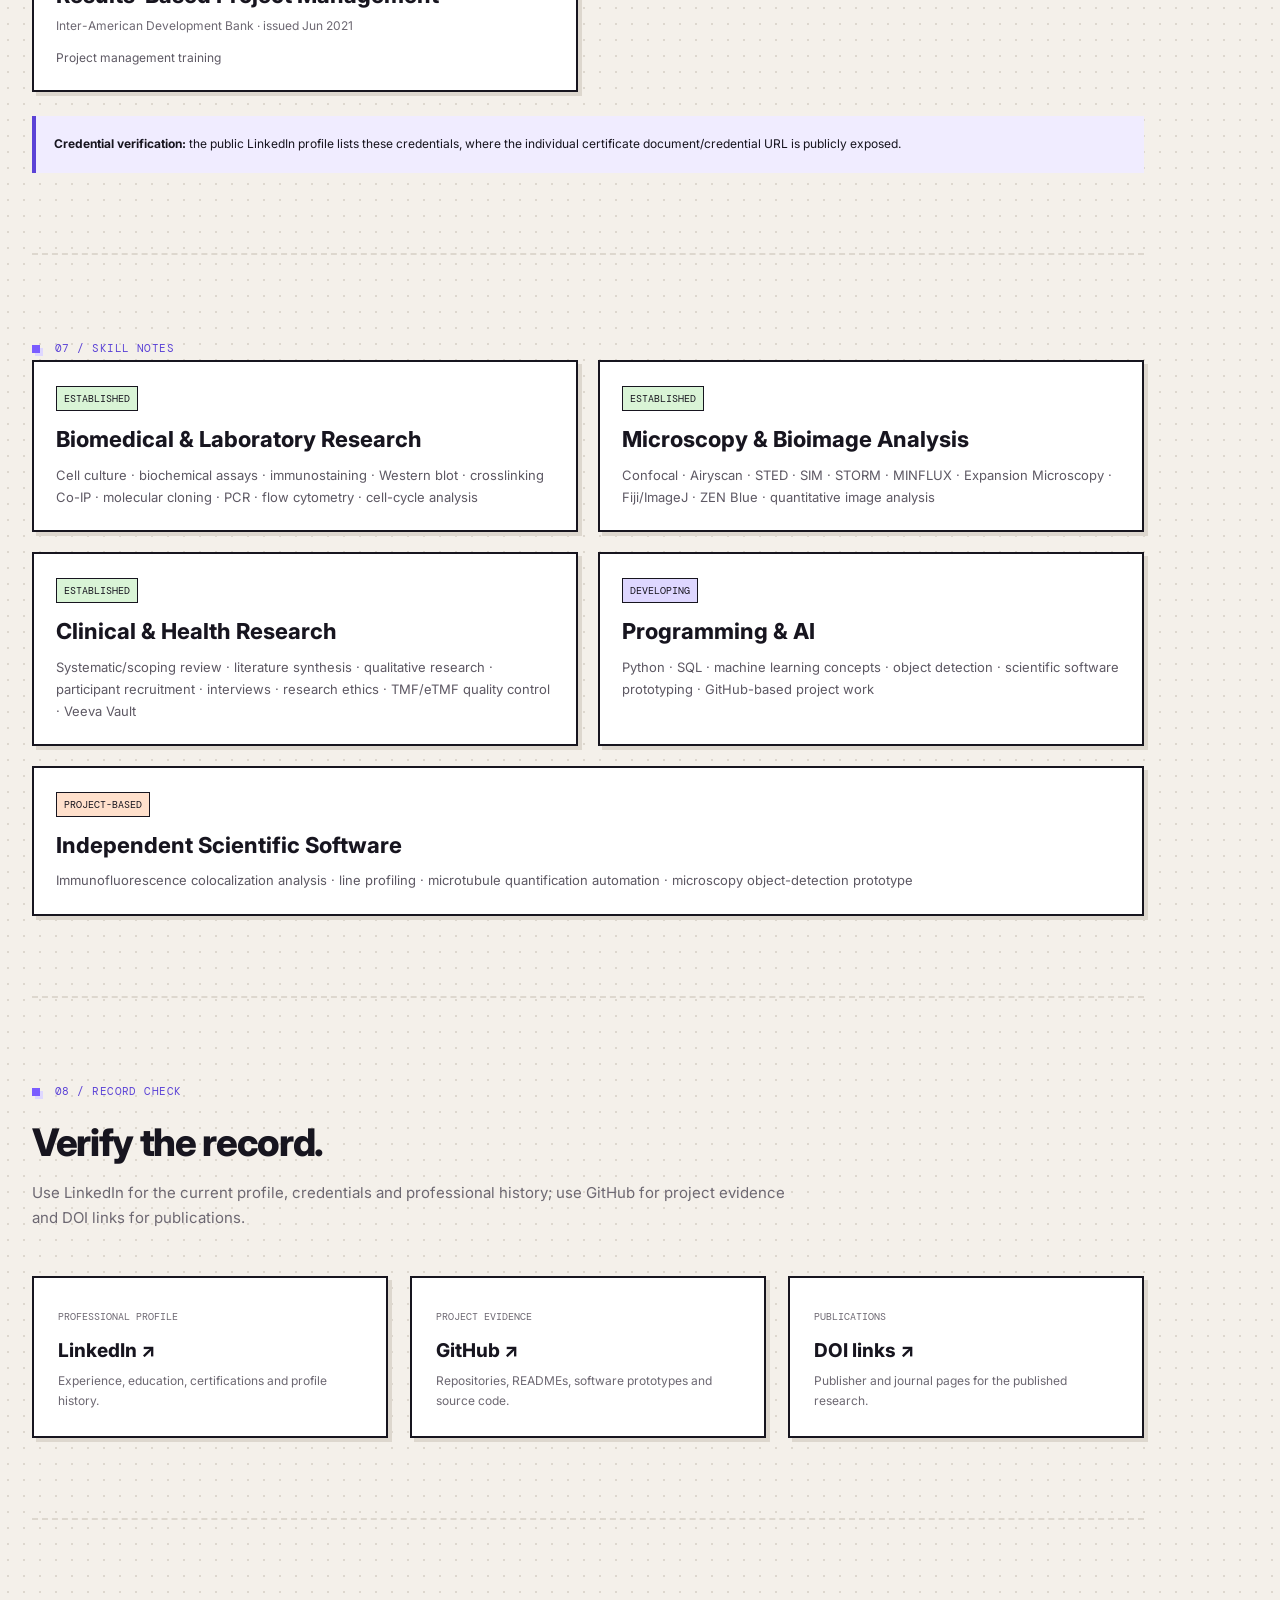
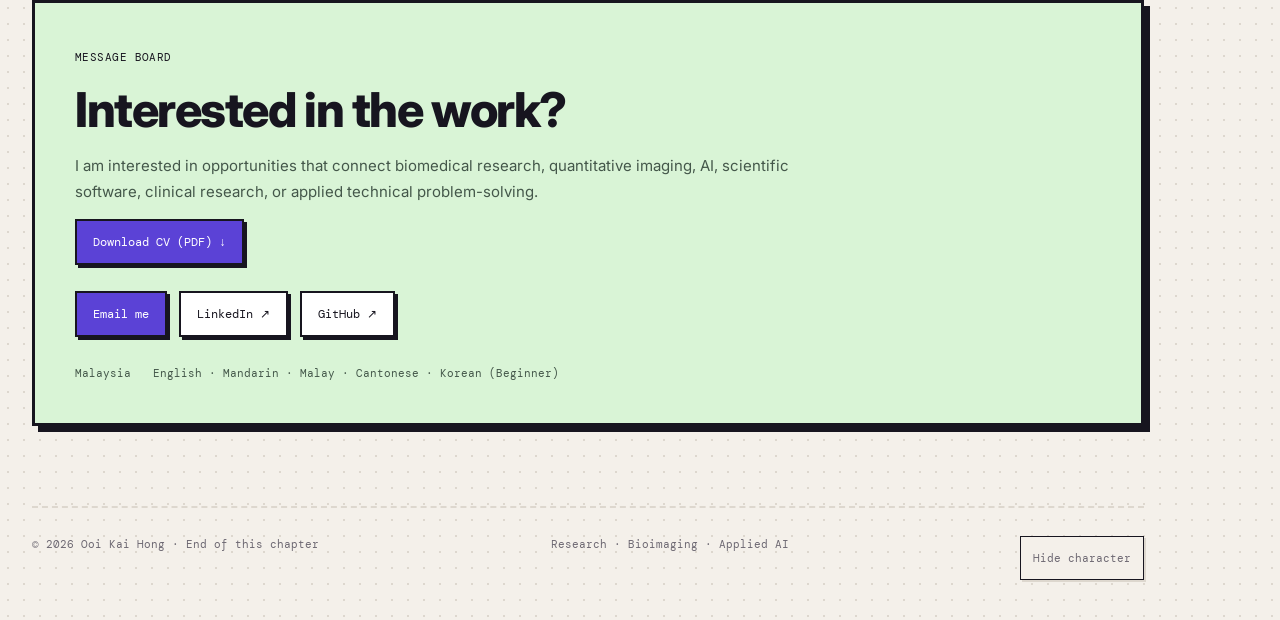
==== commit 11582b39: "Redesign portfolio as pixel RPG with interactive hoodie companion Keep readable typography and origi" ====
--- a/index.html
+++ b/index.html
@@ -9,17 +9,19 @@
   <link rel="icon" href="assets/favicon.svg" type="image/svg+xml">
   <link rel="preconnect" href="https://fonts.googleapis.com">
   <link rel="preconnect" href="https://fonts.gstatic.com" crossorigin>
-  <link href="https://fonts.googleapis.com/css2?family=DM+Mono:wght@400;500&family=Inter:wght@400;500;600;700;800&display=swap" rel="stylesheet">
-  <link rel="stylesheet" href="styles.css">
+  <link href="https://fonts.googleapis.com/css2?family=DM+Mono:wght@400;500&amp;family=Inter:wght@400;500;600;700;800&amp;display=swap" rel="stylesheet">
+  <link rel="stylesheet" href="styles.css?v=rpg-2">
+<link rel="stylesheet" href="assets/companion.css?v=4">
 </head>
 <body>
+<a class="skip-link" href="#main-content">Skip to content</a>
   <div class="site-shell">
     <header class="topbar" id="top">
       <a class="brand interactive" href="#top" aria-label="Ooi Kai Hong home">
         <span class="brand-mark">OKH</span>
         <span class="brand-name">Ooi Kai Hong</span>
       </a>
-      <nav class="nav" aria-label="Primary navigation">
+      <button class="menu-toggle" type="button" aria-expanded="false" aria-controls="site-nav"><span aria-hidden="true">▤</span> Menu</button><nav id="site-nav" class="nav" aria-label="Primary navigation">
         <a href="#about">About</a>
         <a href="#experience">Experience</a>
         <a href="#projects">Projects</a>
@@ -30,16 +32,16 @@
       <a class="topbar-cta interactive" href="https://www.linkedin.com/in/mk-990801" target="_blank" rel="noreferrer">LinkedIn ↗</a>
     </header>
 
-    <main>
+    <main id="main-content">
       <section class="hero section-pad">
         <div class="hero-copy">
-          <div class="eyebrow"><span class="status-dot"></span> CURRENTLY: MASTER OF ARTIFICIAL INTELLIGENCE @ MONASH</div>
+          <div class="eyebrow"><span class="status-dot"></span> CURRENT QUEST: MASTER OF AI @ MONASH</div>
           <h1>Biomedical research.<br><span class="accent">Quantitative imaging.</span><br>Applied AI.</h1>
           <p class="hero-lede">I am an interdisciplinary biomedical researcher building computational tools around real research problems. My background spans cell biology, advanced microscopy, clinical research and research ethics; I am now extending that foundation through artificial intelligence, programming and scientific software.</p>
           <div class="hero-actions">
             <a class="btn btn-primary interactive" href="assets/documents/Ooi_Kai_Hong_CV_2026.pdf" download="Ooi_Kai_Hong_CV.pdf">Download CV (PDF) ↓</a>
-            <a class="btn btn-secondary interactive" href="#projects">Explore projects</a>
-            <a class="btn btn-secondary interactive" href="#experience">Read my history</a>
+            <a class="btn btn-secondary interactive" href="#projects">Open project inventory</a>
+            <a class="btn btn-secondary interactive" href="#experience">View quest log</a>
           </div>
           <div class="hero-proof">
             <div><strong>2+ yrs</strong><span>HKUST(GZ) research</span></div>
@@ -48,9 +50,41 @@
           </div>
         </div>
 
-        <aside class="hero-card">
-          <div class="code-label">profile.snapshot()</div>
-          <h2>What the full record shows</h2>
+        <aside class="hero-card"><div class="scene-bar"><span>RESEARCH FIELD STATION</span><span aria-hidden="true">◆ ◆ ◆</span></div><div class="pixel-scene"><svg xmlns="http://www.w3.org/2000/svg" viewBox="0 0 160 112" shape-rendering="crispEdges" role="img" aria-labelledby="scene-title"><title id="scene-title">Pixel illustration of a scientist at a research field station</title>
+<path fill="#dceaff" d="M0 0h160v112H0z"/>
+<path fill="#fff" d="M10 14h8v-4h14v4h8v6H10zm100 5h9v-5h13v5h10v7h-32z"/>
+<path fill="#f4f0ea" d="M132 4h12v12h-12z"/><path fill="#ffe0cc" d="M136 7h8v9h-8z"/>
+<path fill="#d9f4d6" d="M0 56h10V44h14v8h18V40h20v8h18v-6h22v12h22V44h20v10h16v58H0z"/>
+<path fill="#b8d9b3" d="M0 72h32v-8h32v12h30v-8h36v7h30v37H0z"/>
+<path fill="#d9f4d6" d="M0 82h160v30H0z"/>
+<path fill="#f4f0ea" d="M80 77h28v9H97v9H80v17H53v-8h14v-9h13z"/>
+<path fill="#ddd7ce" d="M77 98h4v3h-4zm-9 7h3v3h-3zm21-18h3v3h-3z"/>
+<path fill="#17151f" d="M60 37h52v5h7v8h7v29H50V50h5v-8h5z"/>
+<path fill="#7a5cff" d="M63 40h46v5h7v5H56v-5h7z"/>
+<path fill="#5b42d6" d="M56 50h65v5H56z"/>
+<path fill="#f4f0ea" d="M55 55h66v21H55z"/>
+<path fill="#dceaff" d="M62 59h16v12H62zm37 0h15v12H99z"/>
+<path fill="#17151f" d="M84 58h10v18H84zM66 59h3v12h-3zm-4 5h16v2H62zm43-5h3v12h-3zm-6 5h15v2H99z"/>
+<path fill="#d9f4d6" d="M86 62h2v9h-2z"/>
+<path fill="#17151f" d="M80 30h3v-5h5v-5h3v9h-5v4h8v3H80z"/>
+<path fill="#7a5cff" d="M85 20h7v4h-7z"/>
+<path fill="#17151f" d="M18 48h4v34h-4zm116-5h4v39h-4z"/>
+<path fill="#7a5cff" d="M12 51h16v-7h-4v-6h-8v6h-4zm115-2h18v-8h-4v-7h-10v7h-4z"/>
+<path fill="#5b42d6" d="M9 59h22v-8H9zm115-2h24v-8h-24z"/>
+<path fill="#7a5cff" d="M5 67h30v-8H5zm115-2h32v-8h-32z"/>
+<path fill="#17151f" d="M109 80h9v-3h7v4h4v9h-3v9h-5v7h-5v-7h-5v-9h-2z"/>
+<path fill="#ffe0cc" d="M114 82h10v7h-10z"/>
+<path fill="#fff" d="M113 90h12v9h-12z"/>
+<path fill="#7a5cff" d="M118 90h3v9h-3z"/>
+<path fill="#17151f" d="M114 99h4v8h-5v-3h1zm7 0h4v8h-5v-3h1z"/>
+<path fill="#f4f0ea" d="M107 92h6v4h-6z"/><path fill="#5b42d6" d="M104 89h4v5h-4z"/>
+<path fill="#7a5cff" d="M38 86h3v3h-3zm105 10h3v3h-3zm-9 5h3v3h-3z"/>
+<path fill="#ffe0cc" d="M39 84h1v7h-1zm102 12h9v1h-9z"/>
+<path fill="#17151f" d="M15 98h2v6h-2zm28-5h2v5h-2z"/>
+<path fill="#fff" d="M12 96h8v3h-8zm28-5h8v3h-8z"/>
+</svg></div>
+          <div class="code-label">PLAYER 01 / OOI KAI HONG</div>
+          <h2>Researcher. Curious explorer.</h2>
           <div class="mini-list">
             <div><span>01</span><b>Research</b><p>Cell biology, microtubules, protein localization, advanced microscopy.</p></div>
             <div><span>02</span><b>Clinical</b><p>TMF/eTMF quality control, research ethics, participant research.</p></div>
@@ -60,8 +94,9 @@
         </aside>
       </section>
 
+      <nav class="chapter-map" aria-label="Explore the portfolio"><span class="map-label">CHOOSE A CHAPTER</span><a href="#about"><span aria-hidden="true">01</span> Character profile</a><a href="#experience"><span aria-hidden="true">02</span> Experience log</a><a href="#projects"><span aria-hidden="true">03</span> Project inventory</a><a href="#research"><span aria-hidden="true">04</span> Research archive</a></nav>
       <section class="about section-pad" id="about">
-        <div class="section-kicker">01 / ABOUT</div>
+        <div class="section-kicker">01 / CHARACTER PROFILE</div>
         <div class="two-col about-grid">
           <div>
             <h2>One career, several useful angles.</h2>
@@ -86,11 +121,11 @@
       </section>
 
       <section class="experience section-pad" id="experience">
-        <div class="section-kicker">02 / EXPERIENCE</div>
+        <div class="section-kicker">02 / EXPERIENCE QUEST LOG</div>
         <div class="section-heading-row">
           <div>
-            <h2>Follow the whole journey.</h2>
-            <p>Drag the timeline horizontally, or use the arrows. Open any card for the fuller record.</p>
+            <h2>The journey so far.</h2>
+            <p>Scroll through the timeline, drag it with a mouse, or use the arrows to explore each chapter.</p>
           </div>
           <div class="rail-controls">
             <button class="rail-btn interactive" data-target="experience-rail" data-dir="-1" aria-label="Scroll experience left">←</button>
@@ -98,43 +133,43 @@
           </div>
         </div>
                <div class="scroll-rail experience-rail grab-rail" id="experience-rail" tabindex="0" aria-label="Scrollable experience timeline, newest to oldest">
-          <article class="timeline-card"><div class="timeline-date">02/2026 — 04/2026</div><div class="timeline-label">HEALTH RESEARCH</div><h3>Research Admin</h3><strong>Faculty of Medicine, University of Malaya</strong><p>Synthesized literature to identify and validate research instruments for a qualitative telenursing implementation study; co-authored a published scoping review.</p></article>
-
-          <article class="timeline-card timeline-primary"><div class="timeline-date">09/2023 — 11/2025</div><div class="timeline-label">RESEARCH</div><h3>Research Assistant</h3><strong>HKUST (Guangzhou Campus)</strong><p>Cell culture, biochemical assays, confocal and super-resolution microscopy; protein localization; kinase signalling and microtubule nucleation; automated image quantification using object-detection ML.</p><div class="mini-tags"><span>Cell biology</span><span>Microscopy</span><span>Bioimage analysis</span><span>ML project</span></div></article>
-
-          <article class="timeline-card"><div class="timeline-date">12/2024</div><div class="timeline-label">CONFERENCE SERVICE</div><h3>Conference Support Volunteer</h3><strong>HKUST Guangzhou</strong><p>Supported registration, session logistics and attendee flow for the International Conference on Cell Organization & Genome Integrity 2024; provided bilingual Chinese-English assistance to international delegates.</p></article>
-
-          <article class="timeline-card timeline-early"><div class="timeline-date">07/2023 — 08/2023</div><div class="timeline-label">RESEARCH PROGRAMME</div><h3>iENGAGE Summer Student</h3><strong>Wellcome-Wolfson Institute for Experimental Medicine, Queen's University Belfast</strong><p>Desk-based B-cell immunity research; training in data analysis, scientific writing, project design and experimental techniques.</p></article>
-
-          <article class="timeline-card"><div class="timeline-date">05/2023 — 07/2023</div><div class="timeline-label">HEALTH ECONOMICS</div><h3>Research Assistant</h3><strong>Faculty of Business & Economics, University of Malaya</strong><p>Literature collection, survey-question finalization, participant recruitment and interviews; contributed to peer-reviewed research outputs.</p></article>
-
-          <article class="timeline-card"><div class="timeline-date">12/2022 — 02/2023</div><div class="timeline-label">MEDICAL RESEARCH</div><h3>Research Assistant</h3><strong>Faculty of Medicine, University of Malaya</strong><p>Co-authored a systematic review on knee osteoarthritis interventions.</p></article>
-
-          <article class="timeline-card"><div class="timeline-date">07/2022 — 09/2022</div><div class="timeline-label">HEALTH RESEARCH</div><h3>Health Research Ethics Practicum / Summer Research Intern</h3><strong>University of Malaya</strong><p>Contributed to mHealth research for HIV prevention with Yale University and the University of Connecticut; focus-group transcription and analysis; community advisory board participation; contributed to a JMIR publication.</p></article>
-
-          <article class="timeline-card"><div class="timeline-date">2022</div><div class="timeline-label">MASTER'S THESIS</div><h3>Postgraduate Researcher</h3><strong>University of Malaya</strong><p>Research on ethical considerations in clinical trials in low- and middle-income countries; oral presentation at SIDCER-FERCAP International Conference and poster presentation at University of Malaya Medical Centre Research Carnival; published in Discover Global Society.</p></article>
-
-          <article class="timeline-card timeline-clinical"><div class="timeline-date">04/2021 — 10/2021</div><div class="timeline-label">CLINICAL OPERATIONS</div><h3>TMF Document Specialist 1</h3><strong>Syneos Health Inc.</strong><p>Secondary QC of Trial Master File documents using Veeva Vault eTMF; daily KPIs; project-team collaboration; low/zero weekly error rates.</p><div class="mini-tags"><span>TMF</span><span>eTMF</span><span>Veeva Vault</span><span>QC</span></div></article>
-
-          <article class="timeline-card"><div class="timeline-date">12/2020 — 02/2021</div><div class="timeline-label">GENETICS</div><h3>Genetic Product Specialist Intern</h3><strong>Absolute Genetic Technologies</strong><p>Interpreted genetic reports in English and Chinese; survey data collection and analysis; biological sample collection; scientific content and event materials.</p></article>
-
-          <article class="timeline-card"><div class="timeline-date">2020</div><div class="timeline-label">BIOINFORMATICS PROJECT</div><h3>Bachelor's Project</h3><strong>Sunway University</strong><p>Investigated G-quadruplex structures in HIV-1 CRF01_AE using QGRS Mapper and NCBI BLASTn across 1,335 strains; published a narrative review.</p></article>
+          <article class="timeline-card" data-companion-note="I helped shape a telenursing study through literature and research instruments."><div class="timeline-date">02/2026 — 04/2026</div><div class="timeline-label">HEALTH RESEARCH</div><h3>Research Admin</h3><strong>Faculty of Medicine, University of Malaya</strong><p>Synthesized literature to identify and validate research instruments for a qualitative telenursing implementation study; co-authored a published scoping review.</p></article>
+
+          <article class="timeline-card timeline-primary" data-companion-note="I explored cells and microtubules through advanced microscopy and image analysis."><div class="timeline-date">09/2023 — 11/2025</div><div class="timeline-label">RESEARCH</div><h3>Research Assistant</h3><strong>HKUST (Guangzhou Campus)</strong><p>Cell culture, biochemical assays, confocal and super-resolution microscopy; protein localization; kinase signalling and microtubule nucleation; automated image quantification using object-detection ML.</p><div class="mini-tags"><span>Cell biology</span><span>Microscopy</span><span>Bioimage analysis</span><span>ML project</span></div></article>
+
+          <article class="timeline-card" data-companion-note="I helped international delegates navigate the conference in English and Chinese."><div class="timeline-date">12/2024</div><div class="timeline-label">CONFERENCE SERVICE</div><h3>Conference Support Volunteer</h3><strong>HKUST Guangzhou</strong><p>Supported registration, session logistics and attendee flow for the International Conference on Cell Organization & Genome Integrity 2024; provided bilingual Chinese-English assistance to international delegates.</p></article>
+
+          <article class="timeline-card timeline-early" data-companion-note="I studied B-cell immunity through a virtual summer research programme."><div class="timeline-date">07/2023 — 08/2023</div><div class="timeline-label">RESEARCH PROGRAMME</div><h3>iENGAGE Summer Student</h3><strong>Wellcome-Wolfson Institute for Experimental Medicine, Queen's University Belfast</strong><p>Desk-based B-cell immunity research; training in data analysis, scientific writing, project design and experimental techniques.</p></article>
+
+          <article class="timeline-card" data-companion-note="I supported health economics research through surveys and interviews."><div class="timeline-date">05/2023 — 07/2023</div><div class="timeline-label">HEALTH ECONOMICS</div><h3>Research Assistant</h3><strong>Faculty of Business & Economics, University of Malaya</strong><p>Literature collection, survey-question finalization, participant recruitment and interviews; contributed to peer-reviewed research outputs.</p></article>
+
+          <article class="timeline-card" data-companion-note="I co-authored a systematic review of knee osteoarthritis interventions."><div class="timeline-date">12/2022 — 02/2023</div><div class="timeline-label">MEDICAL RESEARCH</div><h3>Research Assistant</h3><strong>Faculty of Medicine, University of Malaya</strong><p>Co-authored a systematic review on knee osteoarthritis interventions.</p></article>
+
+          <article class="timeline-card" data-companion-note="I contributed to mHealth research for HIV prevention and research ethics."><div class="timeline-date">07/2022 — 09/2022</div><div class="timeline-label">HEALTH RESEARCH</div><h3>Health Research Ethics Practicum / Summer Research Intern</h3><strong>University of Malaya</strong><p>Contributed to mHealth research for HIV prevention with Yale University and the University of Connecticut; focus-group transcription and analysis; community advisory board participation; contributed to a JMIR publication.</p></article>
+
+          <article class="timeline-card" data-companion-note="I investigated ethical challenges in clinical trials across LMICs."><div class="timeline-date">2022</div><div class="timeline-label">MASTER'S THESIS</div><h3>Postgraduate Researcher</h3><strong>University of Malaya</strong><p>Research on ethical considerations in clinical trials in low- and middle-income countries; oral presentation at SIDCER-FERCAP International Conference and poster presentation at University of Malaya Medical Centre Research Carnival; published in Discover Global Society.</p></article>
+
+          <article class="timeline-card timeline-clinical" data-companion-note="I checked clinical trial documents for quality using Veeva Vault eTMF."><div class="timeline-date">04/2021 — 10/2021</div><div class="timeline-label">CLINICAL OPERATIONS</div><h3>TMF Document Specialist 1</h3><strong>Syneos Health Inc.</strong><p>Secondary QC of Trial Master File documents using Veeva Vault eTMF; daily KPIs; project-team collaboration; low/zero weekly error rates.</p><div class="mini-tags"><span>TMF</span><span>eTMF</span><span>Veeva Vault</span><span>QC</span></div></article>
+
+          <article class="timeline-card" data-companion-note="I interpreted genetic reports in English and Chinese."><div class="timeline-date">12/2020 — 02/2021</div><div class="timeline-label">GENETICS</div><h3>Genetic Product Specialist Intern</h3><strong>Absolute Genetic Technologies</strong><p>Interpreted genetic reports in English and Chinese; survey data collection and analysis; biological sample collection; scientific content and event materials.</p></article>
+
+          <article class="timeline-card" data-companion-note="I explored HIV-1 G-quadruplex structures across 1,335 strains."><div class="timeline-date">2020</div><div class="timeline-label">BIOINFORMATICS PROJECT</div><h3>Bachelor's Project</h3><strong>Sunway University</strong><p>Investigated G-quadruplex structures in HIV-1 CRF01_AE using QGRS Mapper and NCBI BLASTn across 1,335 strains; published a narrative review.</p></article>
         </div>
     
       </section>
 
       <section class="projects section-pad" id="projects">
-        <div class="section-kicker">03 / SOFTWARE & PROJECTS</div>
+        <div class="section-kicker">03 / PROJECT INVENTORY</div>
         <div class="section-heading-row">
           <div>
-            <h2>Research problems turned into tools.</h2>
+            <h2>Open the project inventory.</h2>
             <p>OrganelleScope brings my earlier microscopy-analysis tools into one desktop workbench. Explore the scientific workflows, project history and Codex-led implementation alongside my other computational research projects.</p>
           </div>
           <a class="text-link interactive" href="https://github.com/mansonmyr" target="_blank" rel="noreferrer">All GitHub repositories ↗</a>
         </div>
 
         <div class="project-grid">
-          <a class="project-card featured interactive organelle-feature" href="projects/organellescope.html">
+          <a class="project-card featured interactive organelle-feature" href="projects/organellescope.html"><div class="inventory-icon icon-scope" aria-hidden="true"><i></i></div>
             <div class="project-top"><span class="tag tag-green">01 · SCIENTIFIC SOFTWARE</span><span class="year">2026</span></div>
             <h3>OrganelleScope</h3>
             <p>A local desktop microscopy workbench combining my earlier colocalization and line-profiling tools with calibrated image inspection, ROI measurements, 3D analysis and traceable exports.</p>
@@ -142,7 +177,7 @@
             <div class="project-footer"><span>Explore OrganelleScope</span><span>Project history &amp; gallery ↗</span></div>
           </a>
 
-          <a class="project-card interactive" href="projects/wonda-won.html">
+          <a class="project-card interactive" href="projects/wonda-won.html"><div class="inventory-icon icon-coin" aria-hidden="true"><i></i></div>
             <div class="project-top"><span class="tag tag-blue">02 · AI-ASSISTED APPLICATION</span><span class="year">2026</span></div>
             <h3>Won(da) Won</h3>
             <p>MYR/KRW travel-rate dashboard with experimental target simulations and shared Signal Rooms. Built with Codex using the Devpost Learn Skill Pack.</p>
@@ -150,7 +185,7 @@
             <div class="project-footer"><span>Explore project</span><span>Demo &amp; development process ↗</span></div>
           </a>
 
-          <a class="project-card interactive" href="projects/automated-cytosolic-microtubule.html">
+          <a class="project-card interactive" href="projects/automated-cytosolic-microtubule.html"><div class="inventory-icon icon-grid" aria-hidden="true"><i></i></div>
             <div class="project-top"><span class="tag tag-purple">03 · COMPUTER VISION</span><span class="year">2026</span></div>
             <h3>Automated Cytosolic Microtubule Detection</h3>
             <p>Prototype workflow for automated detection of cytosolic microtubule structures from fluorescence microscopy images.</p>
@@ -158,7 +193,7 @@
             <div class="project-footer"><span>Read project page</span><span>GitHub ↗</span></div>
           </a>
 
-          <a class="project-card interactive" href="projects/fiji-microtubule-quantification.html">
+          <a class="project-card interactive" href="projects/fiji-microtubule-quantification.html"><div class="inventory-icon icon-flask" aria-hidden="true"><i></i></div>
             <div class="project-top"><span class="tag tag-blue">04 · AUTOMATION</span><span class="year">2026</span></div>
             <h3>Semi-automated Microtubule Quantification</h3>
             <p>Fiji/ImageJ macro workflow for centrosomal and spindle-pole microtubule fluorescence-intensity measurements.</p>
@@ -169,7 +204,7 @@
       </section>
 
       <section class="research section-pad" id="research">
-        <div class="section-kicker">04 / RESEARCH & PUBLICATIONS</div>
+        <div class="section-kicker">04 / RESEARCH ARCHIVE</div>
         <div class="section-heading-row">
           <div>
             <h2>Research that can be verified.</h2>
@@ -200,7 +235,7 @@
       </section>
 
       <section class="education section-pad" id="education">
-        <div class="section-kicker">05 / EDUCATION</div>
+        <div class="section-kicker">05 / EDUCATION & TRAINING</div>
         <div class="section-heading-row"><div><h2>From biotechnology to AI.</h2><p>A continuous shift from biomedical research toward computational problem-solving.</p></div></div>
         <div class="education-grid">
           <article class="edu-card current"><span class="tag tag-purple">CURRENT</span><h3>Master of Artificial Intelligence</h3><p>Monash University · 08/2026–Present</p><strong>Current focus</strong><small>Semester 1: Introduction to Python; Computer Architecture & Networks; Mathematical Foundations for DSAI; IT Research & Innovation Methods</small></article>
@@ -211,7 +246,7 @@
       </section>
 
       <section class="learning section-pad" id="learning">
-        <div class="section-kicker">06 / PROFESSIONAL LEARNING</div>
+        <div class="section-kicker">06 / LEARNING QUESTS</div>
         <div class="section-heading-row"><div><h2>What I am learning now.</h2><p>The site keeps completed training separate from skills I can independently claim.</p></div></div>
         <div class="learning-grid">
           <article class="learning-card featured-learning"><span class="learning-state">ONGOING</span><h3>Master of Artificial Intelligence</h3><p>Monash University · 08/2026–Present</p><div class="learning-meta">Python · computer architecture & networks · mathematical foundations · IT research & innovation</div></article>
@@ -223,7 +258,7 @@
           <article class="learning-card"><span class="learning-state">2026</span><h3>M1 in SQL</h3><p>TalentLabs · issued Jan 2026</p><div class="learning-meta">Training record <a class="learning-link interactive" href="https://www.talentlabs.org/certificate/4_pXTTysTZOiuXL4d-5rlw" target="_blank" rel="noreferrer">View Certificate ↗</a></div></article>
           <article class="learning-card"><span class="learning-state">2026</span><h3>Python Basics for Data Science</h3><p>IBM · issued Jan 2026</p><div class="learning-meta">Training record</div></article>
           <article class="learning-card"><span class="learning-state">2025</span><h3>TEFL Certificate</h3><p>Foreign Expert Research Centre, MOHRSS China · issued Nov 2025</p><div class="learning-meta">Certificate listed on LinkedIn · <a class="learning-link interactive" href="https://www.linkedin.com/in/mk-990801/overlay/Certifications/1720378843/treasury/?profileId=ACoAADPRBu4B_5qmcaApyn7XseinRL9T44jFIfA&lipi=urn%3Ali%3Apage%3Ad_flagship3_profile_view_base_certifications_details%3BbYGzTDXHQSe3uK3uyIMtGg%3D%3D" target="_blank" rel="noreferrer">View LinkedIn ↗</a></div></article>
-          <article class="learning-card"><span class="learning-state">2025</span><h3>MATLAB Fundamental</h3><p>MathWorks · issued Feb 2025</p><div class="learning-meta">Completed training; not listed as an active skill</div></article>
+          
           <article class="learning-card"><span class="learning-state">2023</span><h3>Social and Behavioral Responsible Conduct of Research</h3><p>CITI Program · issued Aug 2023 · expires Aug 2028</p><div class="learning-meta">Research integrity / Responsible conduct</div></article>
           <article class="learning-card"><span class="learning-state">2021</span><h3>Clinical Research Associate Certification</h3><p>CCRPS · issued Feb 2021 · expires Feb 2031</p><div class="learning-meta">Clinical research training</div></article>
           <article class="learning-card"><span class="learning-state">2021</span><h3>Results-Based Project Management</h3><p>Inter-American Development Bank · issued Jun 2021</p><div class="learning-meta">Project management training</div></article>
@@ -232,7 +267,7 @@
       </section>
 
       <section class="skills section-pad" id="skills">
-        <div class="section-kicker">07 / SKILLS</div>
+        <div class="section-kicker">07 / SKILL NOTES</div>
         <div class="skills-grid">
           <article class="skill-card"><span class="skill-level established">ESTABLISHED</span><h3>Biomedical & Laboratory Research</h3><p>Cell culture · biochemical assays · immunostaining · Western blot · crosslinking Co-IP · molecular cloning · PCR · flow cytometry · cell-cycle analysis</p></article>
           <article class="skill-card"><span class="skill-level established">ESTABLISHED</span><h3>Microscopy & Bioimage Analysis</h3><p>Confocal · Airyscan · STED · SIM · STORM · MINFLUX · Expansion Microscopy · Fiji/ImageJ · ZEN Blue · quantitative image analysis</p></article>
@@ -243,7 +278,7 @@
       </section>
 
       <section class="credentials section-pad" id="credentials">
-        <div class="section-kicker">08 / VERIFICATION</div>
+        <div class="section-kicker">08 / RECORD CHECK</div>
         <div class="section-heading-row"><div><h2>Verify the record.</h2><p>Use LinkedIn for the current profile, credentials and professional history; use GitHub for project evidence and DOI links for publications.</p></div></div>
         <div class="verify-grid">
           <a class="verify-card interactive" href="https://www.linkedin.com/in/mk-990801" target="_blank" rel="noreferrer"><span>PROFESSIONAL PROFILE</span><strong>LinkedIn ↗</strong><p>Experience, education, certifications and profile history.</p></a>
@@ -254,22 +289,28 @@
 
       <section class="contact section-pad" id="contact">
         <div class="contact-card">
-          <span class="code-label">contact()</span>
+          <span class="code-label">MESSAGE BOARD</span>
           <h2>Interested in the work?</h2>
           <p>I am interested in opportunities that connect biomedical research, quantitative imaging, AI, scientific software, clinical research, or applied technical problem-solving.</p>
           <a class="btn btn-primary interactive" href="assets/documents/Ooi_Kai_Hong_CV_2026.pdf" download="Ooi_Kai_Hong_CV.pdf">Download CV (PDF) ↓</a>
-          <div class="hero-actions"><a class="btn btn-primary interactive" href="mailto:mansonooi@yahoo.com">Email me ↗</a><a class="btn btn-secondary interactive" href="https://www.linkedin.com/in/mk-990801" target="_blank" rel="noreferrer">LinkedIn ↗</a><a class="btn btn-secondary interactive" href="https://github.com/mansonmyr" target="_blank" rel="noreferrer">GitHub ↗</a></div>
+          <div class="hero-actions"><button class="btn btn-primary interactive" type="button" id="email-reveal" aria-expanded="false" aria-controls="email-panel">Email me</button><a class="btn btn-secondary interactive" href="https://www.linkedin.com/in/mk-990801" target="_blank" rel="noreferrer">LinkedIn ↗</a><a class="btn btn-secondary interactive" href="https://github.com/mansonmyr" target="_blank" rel="noreferrer">GitHub ↗</a></div>
+          <div class="email-panel" id="email-panel" hidden>
+            <label for="contact-email">Email address</label>
+            <div class="email-copy-row"><input id="contact-email" type="text" value="mansonooi@yahoo.com" readonly spellcheck="false" autocomplete="off"><button type="button" class="btn btn-secondary" id="email-copy">Copy email</button></div>
+            <p id="email-copy-status" role="status" aria-live="polite">Select the address to copy it, or use Copy email.</p>
+          </div>
           <div class="contact-meta"><span>Malaysia</span><span>English · Mandarin · Malay · Cantonese · Korean (Beginner)</span></div>
         </div>
       </section>
     </main>
 
     <footer class="footer">
-      <span>© 2026 Ooi Kai Hong</span>
+      <span>© 2026 Ooi Kai Hong · End of this chapter</span>
       <span>Research · Bioimaging · Applied AI</span>
     </footer>
   </div>
-  <script src="script.js"></script>
-</body>
+  <script src="script.js?v=rpg-2"></script>
+<script src="assets/companion.js?v=5" defer></script></body>
 </html>
 
+
--- a/styles.css
+++ b/styles.css
@@ -1,218 +1,43 @@
-:root {
-  --bg: #f4f0ea;
-  --card: #ffffff;
-  --ink: #17151f;
-  --muted: #6d6872;
-  --line: #ddd7ce;
-  --purple: #7a5cff;
-  --purple-dark: #5b42d6;
-  --mint: #d9f4d6;
-  --orange: #ffe0cc;
-  --blue: #dceaff;
-  --shadow: 0 18px 55px rgba(23,21,31,.08);
-  --radius: 22px;
-  --mono: 'DM Mono', ui-monospace, SFMono-Regular, Menlo, monospace;
-}
-* { box-sizing: border-box; }
-html { scroll-behavior: smooth; }
-body { margin: 0; background: var(--bg); color: var(--ink); font-family: 'Inter', system-ui, sans-serif; line-height: 1.5; }
-a { color: inherit; }
-button, a, summary, .interactive { cursor: pointer; }
-button:active, a:active, summary:active, .interactive:active { cursor: grabbing; }
-.site-shell { width: min(1180px, calc(100% - 36px)); margin: 0 auto; }
-.topbar { position: sticky; top: 12px; z-index: 20; margin-top: 14px; display: grid; grid-template-columns: 1fr auto auto; align-items: center; gap: 24px; padding: 12px 14px; border: 1px solid rgba(23,21,31,.09); background: rgba(244,240,234,.9); backdrop-filter: blur(14px); border-radius: 16px; }
-.brand { display: inline-flex; align-items: center; gap: 10px; text-decoration: none; }
-.brand-mark { display: grid; place-items: center; width: 32px; height: 32px; border-radius: 9px; background: var(--ink); color: #fff; font: 10px var(--mono); letter-spacing: .04em; }
-.brand-name { font-size: 13px; font-weight: 800; }
-.nav { display: flex; gap: 18px; font-size: 12px; color: var(--muted); }
-.nav a { text-decoration: none; }
-.nav a:hover { color: var(--ink); }
-.topbar-cta { padding: 9px 12px; border-radius: 10px; background: var(--ink); color: white; text-decoration: none; font-size: 11px; font-weight: 700; }
-.section-pad { padding: 86px 0; }
-.hero { display: grid; grid-template-columns: 1.2fr .8fr; gap: 58px; padding-top: 80px; }
-.eyebrow, .code-label, .section-kicker, .learning-state, .timeline-label { font: 10px var(--mono); letter-spacing: .04em; text-transform: uppercase; }
-.eyebrow { color: var(--purple-dark); }
-.status-dot { display: inline-block; width: 8px; height: 8px; border-radius: 50%; background: var(--purple); margin-right: 7px; }
-h1 { font-size: clamp(52px, 7vw, 88px); line-height: .96; letter-spacing: -.055em; margin: 20px 0; max-width: 880px; }
-.accent { color: var(--purple-dark); }
-.hero-lede { color: #5c5762; max-width: 760px; font-size: 18px; }
-.hero-actions { display: flex; flex-wrap: wrap; gap: 10px; margin-top: 24px; }
-.btn { display: inline-flex; align-items: center; justify-content: center; min-height: 44px; padding: 0 16px; border-radius: 12px; text-decoration: none; font-size: 12px; font-weight: 800; }
-.btn-primary { background: var(--ink); color: white; }
-.btn-secondary { background: transparent; border: 1px solid var(--line); }
-.hero-proof { display: grid; grid-template-columns: repeat(3,1fr); gap: 10px; margin-top: 34px; }
-.hero-proof > div { padding-top: 14px; border-top: 1px solid var(--line); }
-.hero-proof strong, .hero-proof span { display: block; }
-.hero-proof strong { font-size: 22px; }
-.hero-proof span { font-size: 11px; color: var(--muted); margin-top: 2px; }
-.hero-card { align-self: start; padding: 25px; background: var(--ink); color: white; border-radius: 24px; box-shadow: var(--shadow); }
-.hero-card h2 { font-size: 28px; margin: 10px 0 18px; }
-.hero-card .code-label { color: #bfb9c8; }
-.mini-list { display: grid; gap: 14px; }
-.mini-list > div { display: grid; grid-template-columns: 30px 1fr; gap: 10px; padding-bottom: 12px; border-bottom: 1px solid rgba(255,255,255,.1); }
-.mini-list span { color: var(--purple); font: 10px var(--mono); padding-top: 3px; }
-.mini-list b { font-size: 12px; }
-.mini-list p { margin: 2px 0 0; color: #bfb9c8; font-size: 11px; }
-.section-kicker { color: var(--purple-dark); }
-.section-heading-row { display: flex; justify-content: space-between; align-items: end; gap: 30px; margin: 14px 0 28px; }
-.section-heading-row h2, .about-grid h2 { margin: 0; font-size: clamp(36px, 5vw, 60px); line-height: 1.02; letter-spacing: -.045em; }
-.section-heading-row p, .about-copy p { color: var(--muted); font-size: 15px; max-width: 760px; }
-.about-grid { align-items: start; }
-.two-col { display: grid; grid-template-columns: .85fr 1.15fr; gap: 50px; }
-.about-copy p:first-child { margin-top: 0; }
-.fact-row { display: grid; grid-template-columns: 1fr 1fr; gap: 12px; margin-top: 22px; }
-.fact-card { padding: 17px; border: 1px solid var(--line); border-radius: 16px; background: white; text-decoration: none; }
-.fact-card span { font: 9px var(--mono); color: var(--muted); }
-.fact-card strong, .fact-card small { display: block; }
-.fact-card strong { margin-top: 5px; font-size: 14px; }
-.fact-card small { margin-top: 4px; font-size: 11px; color: var(--muted); }
-.compact-grid { display: grid; grid-template-columns: repeat(4,1fr); gap: 12px; }
-.metric-card { background: rgba(255,255,255,.72); border: 1px solid var(--line); border-radius: 16px; padding: 17px; }
-.metric-card span { font: 10px var(--mono); color: var(--muted); }
-.metric-card strong { display: block; margin-top: 7px; font-size: 16px; }
-.metric-card p { margin: 5px 0 0; font-size: 11px; color: var(--muted); }
-.scroll-rail { overflow-x: auto; overflow-y: hidden; scrollbar-width: thin; scroll-snap-type: x mandatory; display: flex; gap: 14px; padding: 6px 2px 18px; }
-.grab-rail { cursor: grab; user-select: none; }
-.grab-rail.grabbing { cursor: grabbing; }
-.timeline-card { flex: 0 0 min(390px, 80vw); scroll-snap-align: start; min-height: 300px; padding: 22px; background: white; border: 1px solid var(--line); border-radius: 20px; box-shadow: 0 7px 22px rgba(23,21,31,.04); }
-.timeline-primary { background: #f0ecff; border-color: #d8d0ff; }
-.timeline-clinical { background: #eef8eb; }
-.timeline-date { font: 10px var(--mono); color: var(--muted); }
-.timeline-label { margin-top: 13px; color: var(--purple-dark); }
-.timeline-card h3 { margin: 6px 0 2px; font-size: 24px; }
-.timeline-card > strong { font-size: 12px; }
-.timeline-card p { color: #5d5863; font-size: 13px; }
-.mini-tags, .chip-row, .project-flow { display: flex; flex-wrap: wrap; align-items: center; gap: 7px; margin-top: 18px; }
-.mini-tags span, .chip-row span, .project-flow span { padding: 6px 8px; background: #f3f0eb; border-radius: 8px; font-size: 10px; color: #5d5863; }
-.project-flow i { font-style: normal; color: var(--purple-dark); }
-.rail-controls { display: flex; gap: 7px; }
-.rail-btn { width: 38px; height: 38px; border-radius: 10px; background: white; border: 1px solid var(--line); font-size: 16px; }
-.project-grid { display: grid; grid-template-columns: repeat(2, 1fr); gap: 14px; }
-.project-card { display: flex; flex-direction: column; min-height: 285px; padding: 23px; background: white; border: 1px solid var(--line); border-radius: 21px; text-decoration: none; transition: transform .18s ease, box-shadow .18s ease, border-color .18s ease; }
-.project-card:hover { transform: translateY(-3px); box-shadow: var(--shadow); }
-.project-card.featured { grid-column: 1 / -1; min-height: 320px; background: #f0ecff; border-color: #d8d0ff; }
-.project-top, .project-footer { display: flex; justify-content: space-between; gap: 12px; align-items: center; }
-.tag { display: inline-flex; min-height: 24px; align-items: center; padding: 5px 8px; border-radius: 8px; font: 9px var(--mono); }
-.tag-purple { background: #ded7ff; }
-.tag-green { background: var(--mint); }
-.tag-orange { background: var(--orange); }
-.tag-blue { background: var(--blue); }
-.year { font: 10px var(--mono); color: var(--muted); }
-.project-card h3 { margin: 19px 0 6px; font-size: 28px; line-height: 1.06; }
-.project-card p { margin: 0; color: #5d5863; font-size: 13px; max-width: 780px; }
-.project-footer { margin-top: auto; padding-top: 20px; border-top: 1px solid var(--line); font-size: 11px; font-weight: 800; }
-.project-footer span:last-child { color: var(--purple-dark); }
-.text-link { font-size: 12px; font-weight: 800; white-space: nowrap; }
-.research-grid { display: grid; grid-template-columns: .65fr 1.35fr; gap: 18px; }
-.research-rail { display: grid; gap: 11px; align-content: start; }
-.rail-card { background: var(--ink); color: white; padding: 19px; border-radius: 17px; }
-.rail-card span { display: block; color: #bab4c4; font: 10px var(--mono); }
-.rail-card strong { display: block; margin-top: 7px; font-size: 14px; }
-.rail-card p { margin: 4px 0 0; color: #bab4c4; font-size: 11px; }
-.pub-list { background: white; border: 1px solid var(--line); border-radius: 18px; overflow: hidden; }
-.pub { padding: 20px; border-bottom: 1px solid var(--line); }
-.pub:last-child { border-bottom: 0; }
-.pub span { font: 9px var(--mono); color: var(--purple-dark); }
-.pub h3 { margin: 8px 0 5px; font-size: 20px; line-height: 1.2; }
-.pub p { margin: 0; color: var(--muted); font-size: 11px; }
-.pub-link { display: inline-block; margin-top: 12px; font-size: 11px; font-weight: 800; text-underline-offset: 3px; }
-.pub-more summary { padding: 16px 20px; border-top: 1px solid var(--line); font-size: 12px; font-weight: 800; }
-.pub.compact h3 { font-size: 16px; }
-.education-grid { display: grid; grid-template-columns: 1.15fr 1fr 1fr 1fr; gap: 13px; }
-.edu-card { min-height: 245px; padding: 19px; border: 1px solid var(--line); border-radius: 18px; background: white; }
-.edu-card:first-child { background: #f0ecff; border-color: #d8d0ff; }
-.edu-card h3 { margin: 16px 0 5px; font-size: 20px; line-height: 1.08; }
-.edu-card p, .edu-card small { color: var(--muted); font-size: 11px; }
-.edu-card strong { display: block; margin-top: 18px; font-size: 12px; }
-.learning-grid { display: grid; grid-template-columns: repeat(2,1fr); gap: 12px; }
-.learning-card { padding: 18px; border: 1px solid var(--line); border-radius: 16px; background: white; }
-.featured-learning { grid-column: 1 / -1; background: var(--ink); color: white; }
-.learning-state { color: var(--purple-dark); }
-.featured-learning .learning-state { color: #bfb9c8; }
-.learning-card h3 { margin: 8px 0 2px; font-size: 18px; line-height: 1.15; }
-.learning-card p { margin: 0; font-size: 11px; color: var(--muted); }
-.featured-learning p, .featured-learning .learning-meta { color: #bfb9c8; }
-.learning-meta { margin-top: 10px; font-size: 11px; color: #5d5863; }
-.learning-note { margin-top: 14px; padding: 14px; border-left: 3px solid var(--purple); background: #eee9ff; color: #5b5369; font-size: 12px; }
-.skills-grid { display: grid; grid-template-columns: repeat(2,1fr); gap: 13px; }
-.skill-card { padding: 19px; background: white; border: 1px solid var(--line); border-radius: 17px; }
-.skill-card:last-child { grid-column: 1 / -1; background: #f7f3ed; }
-.skill-level { display: inline-block; padding: 5px 7px; border-radius: 7px; font: 9px var(--mono); }
-.established { background: var(--mint); }
-.developing { background: #ded7ff; }
-.project { background: var(--orange); }
-.skill-card h3 { margin: 12px 0 5px; font-size: 20px; }
-.skill-card p { margin: 0; color: #5d5863; font-size: 12px; }
-.verify-grid { display: grid; grid-template-columns: repeat(3,1fr); gap: 12px; }
-.verify-card { padding: 21px; border-radius: 18px; border: 1px solid var(--line); background: white; text-decoration: none; }
-.verify-card span { font: 9px var(--mono); color: var(--muted); }
-.verify-card strong { display: block; margin-top: 8px; font-size: 18px; }
-.verify-card p { margin: 6px 0 0; color: var(--muted); font-size: 11px; }
-.contact-card { padding: 34px; background: var(--mint); border: 1px solid rgba(23,21,31,.08); border-radius: 24px; }
-.contact-card h2 { margin: 10px 0 6px; font-size: clamp(42px,6vw,68px); line-height: 1; letter-spacing: -.04em; }
-.contact-card > p { max-width: 760px; color: #44574a; }
-.contact-meta { display: flex; flex-wrap: wrap; gap: 10px 18px; margin-top: 22px; color: #4a6655; font: 10px var(--mono); }
-.footer { display: flex; justify-content: space-between; gap: 15px; padding: 25px 0 38px; border-top: 1px solid var(--line); color: var(--muted); font-size: 10px; }
+:root{--bg:#f4f0ea;--card:#fff;--ink:#17151f;--muted:#6d6872;--line:#ddd7ce;--purple:#7a5cff;--purple-dark:#5b42d6;--mint:#d9f4d6;--orange:#ffe0cc;--blue:#dceaff;--lavender:#f0ecff;--mono:'DM Mono',monospace;--pixel:'Inter',system-ui,sans-serif;--shadow:5px 5px 0 var(--ink)}
+*{box-sizing:border-box}html{scroll-behavior:smooth;scroll-padding-top:110px}body{margin:0;background:var(--bg);color:var(--ink);font:15px/1.7 'Inter',system-ui,sans-serif;background-image:radial-gradient(var(--line) .8px,transparent .8px);background-size:16px 16px}a{color:inherit;text-underline-offset:4px}button,a,summary{touch-action:manipulation}button{font:inherit;cursor:pointer}button:disabled{cursor:default}img,svg{max-width:100%}a:focus-visible,button:focus-visible,summary:focus-visible,[tabindex]:focus-visible{outline:3px solid var(--purple-dark);outline-offset:5px}::selection{background:#ded7ff;color:var(--ink)}
+.site-shell{width:min(1180px,calc(100% - 64px));margin:auto}.skip-link{position:fixed;top:-100px;left:20px;z-index:100;background:var(--ink);color:#fff;padding:12px}.skip-link:focus{top:10px}
+.topbar{position:sticky;top:16px;z-index:30;margin-top:20px;display:grid;grid-template-columns:1fr auto auto;align-items:center;gap:24px;padding:12px 16px;background:var(--bg);border:2px solid var(--ink);box-shadow:4px 4px 0 var(--ink)}
+.brand{display:inline-flex;align-items:center;gap:12px;text-decoration:none;justify-self:start}.brand-mark{display:grid;place-items:center;width:38px;height:38px;background:var(--ink);color:var(--bg);font:14px var(--pixel);border:2px solid var(--ink);box-shadow:3px 3px 0 var(--purple)}.brand-name{font:600 19px var(--pixel)}
+.nav{display:flex;align-items:center;gap:5px;font:12px var(--mono)}.nav a{text-decoration:none;padding:8px;color:var(--muted)}.nav a:hover,.nav a[aria-current=location]{background:var(--lavender);color:var(--purple-dark);box-shadow:inset 0 -3px var(--purple-dark)}.topbar-cta{padding:9px 12px;background:var(--ink);color:#fff;font:12px var(--mono);text-decoration:none;border:2px solid var(--ink)}.topbar-cta:hover{background:var(--purple-dark)}.menu-toggle{display:none}
+.section-pad{padding:80px 0;border-bottom:2px dashed var(--line)}.hero{display:grid;grid-template-columns:1.2fr 1fr;gap:56px;padding:64px 0 60px;align-items:center;border:0}.eyebrow,.code-label,.section-kicker,.learning-state,.timeline-label,.detail-kicker{font:11px/1.6 var(--mono);letter-spacing:.04em;text-transform:uppercase}.eyebrow{color:var(--purple-dark);display:flex;align-items:center;gap:9px}.status-dot{display:inline-block;width:9px;height:9px;background:var(--purple);box-shadow:3px -3px 0 #ded7ff;flex-shrink:0}
+h1,h2,h3{overflow-wrap:break-word}h1{font:600 clamp(34px,4.3vw,56px)/1.12 var(--pixel);letter-spacing:-.02em;margin:23px 0;max-width:900px}.accent{color:var(--purple-dark)}.hero-lede{font-size:16px;color:#5c5762;max-width:620px;margin:0}.hero-actions{display:flex;flex-wrap:wrap;gap:12px;margin-top:26px}.btn{display:inline-flex;align-items:center;justify-content:center;min-height:46px;padding:11px 16px;font:12px/1.4 var(--mono);border:2px solid var(--ink);box-shadow:3px 3px 0 var(--ink);text-decoration:none;background:var(--bg);transition:transform .12s,box-shadow .12s}.btn-primary{background:var(--purple-dark);color:#fff}.btn-secondary{background:var(--card)}.btn:hover{transform:translate(-2px,-2px);box-shadow:5px 5px 0 var(--ink)}.btn:active{transform:translate(2px,2px);box-shadow:1px 1px 0 var(--ink)}
+.hero-proof{display:grid;grid-template-columns:repeat(3,1fr);gap:10px;margin-top:30px}.hero-proof>div{padding:12px 0;border-top:2px solid var(--ink)}.hero-proof strong,.hero-proof span{display:block}.hero-proof strong{font:600 28px var(--pixel);color:var(--purple-dark)}.hero-proof span{font:10px/1.6 var(--mono);color:var(--muted);margin-top:4px}
+.hero-card{background:var(--ink);color:#fff;border:3px solid var(--ink);box-shadow:6px 6px 0 #bfb4ed;align-self:center}.scene-bar{display:flex;justify-content:space-between;padding:9px 12px;background:var(--ink);font:9px var(--mono);color:#eee9ff}.scene-bar span:last-child{color:var(--mint);letter-spacing:4px}.pixel-scene{background:var(--blue);border-bottom:3px solid var(--ink);line-height:0}.pixel-scene svg{display:block;width:100%;height:auto;max-height:275px;object-fit:cover;image-rendering:pixelated}.hero-card>.code-label{padding:18px 20px 0;color:#c8baff;font-size:10px}.hero-card h2{font:500 25px/1.15 var(--pixel);margin:7px 20px 18px}.mini-list{display:grid;grid-template-columns:1fr 1fr;gap:14px;padding:0 20px 20px}.mini-list>div{display:grid;grid-template-columns:22px 1fr;gap:2px 7px;border-top:1px solid #4f495d;padding-top:10px}.mini-list span{grid-row:span 2;color:#c8baff;font:10px var(--mono);padding-top:3px}.mini-list b{font-size:12px}.mini-list p{margin:3px 0 0;font-size:10px;line-height:1.6;color:#c5bece}
+.chapter-map{display:grid;grid-template-columns:repeat(4,1fr);position:relative;border:2px solid var(--ink);background:var(--card);box-shadow:4px 4px 0 var(--line);padding-top:32px}.map-label{position:absolute;top:0;left:0;background:var(--ink);color:#fff;padding:5px 12px;font:10px var(--mono)}.chapter-map a{padding:15px 12px;font:12px var(--mono);text-decoration:none;border-right:1px solid var(--line)}.chapter-map a:last-child{border:0}.chapter-map a span{font:16px var(--pixel);margin-right:8px;color:var(--purple-dark)}.chapter-map a:hover{background:var(--lavender)}
+.section-kicker{color:var(--purple-dark);display:inline-flex;align-items:center;gap:10px}.section-kicker:before,.detail-kicker:before{content:'';display:inline-block;width:8px;height:8px;background:var(--purple);box-shadow:3px 3px 0 #ded7ff;margin-right:5px}.section-heading-row{display:flex;justify-content:space-between;align-items:end;gap:32px;margin:18px 0 30px}.section-heading-row h2,.about-grid h2{font:600 clamp(28px,3.4vw,42px)/1.1 var(--pixel);margin:0;max-width:780px}.section-heading-row p,.about-copy p{color:var(--muted);font-size:15px;max-width:760px}.two-col{display:grid;grid-template-columns:.8fr 1.2fr;gap:64px;margin-top:25px}.about-copy p:first-child{margin-top:0}.about-copy{background:var(--bg)}.fact-row{display:grid;grid-template-columns:1fr 1fr;gap:18px;margin-top:24px}
+.fact-card,.metric-card,.timeline-card,.project-card,.edu-card,.learning-card,.skill-card,.verify-card,.detail-card{border:2px solid var(--ink);border-radius:0;background:var(--card);box-shadow:4px 4px 0 var(--line)}.fact-card{padding:18px;text-decoration:none}.fact-card span{font:10px var(--mono);color:var(--muted)}.fact-card strong,.fact-card small{display:block}.fact-card strong{font:600 21px var(--pixel);margin-top:5px}.fact-card small{font-size:11px;color:var(--muted);margin-top:5px}.fact-card:hover{background:var(--lavender)}
+.compact-grid{display:grid;grid-template-columns:repeat(4,1fr);gap:18px;padding:36px 0}.metric-card{padding:18px}.metric-card span{font:10px var(--mono);color:var(--purple-dark)}.metric-card strong{display:block;font:600 22px/1.1 var(--pixel);margin:10px 0}.metric-card p{font-size:12px;color:var(--muted);margin:0}
+.scroll-rail{display:flex;gap:20px;overflow-x:auto;overflow-y:hidden;scrollbar-width:thin;scrollbar-color:var(--purple) var(--line);scroll-snap-type:x mandatory;padding:5px 4px 24px}.grab-rail{cursor:grab;touch-action:pan-x pan-y}.grab-rail.grabbing{cursor:grabbing;user-select:none;scroll-snap-type:none}.timeline-card{flex:0 0 min(365px,80vw);scroll-snap-align:start;min-height:310px;padding:23px;position:relative}.timeline-primary{background:var(--lavender)}.timeline-clinical{background:#eef8eb}.timeline-date{font:11px var(--mono);color:var(--muted)}.timeline-label{color:var(--purple-dark);margin-top:25px}.timeline-card h3{font:600 28px/1.15 var(--pixel);margin:8px 0}.timeline-card>strong{font-size:12px}.timeline-card p{font-size:13px;color:#5d5863}.mini-tags,.chip-row,.project-flow{display:flex;flex-wrap:wrap;align-items:center;gap:7px;margin-top:18px}.mini-tags span,.chip-row span,.project-flow span{font:10px/1.5 var(--mono);padding:5px 7px;border:1px solid var(--line);background:var(--bg);color:#5d5863}.project-flow i{font-style:normal;color:var(--purple-dark)}.rail-controls{display:flex;gap:10px}.rail-btn{width:44px;height:44px;background:var(--card);border:2px solid var(--ink);box-shadow:3px 3px 0 var(--ink);font:20px var(--mono)}.rail-btn:hover{background:var(--lavender)}
+.project-grid{display:grid;grid-template-columns:repeat(2,minmax(0,1fr));gap:22px}.project-card{display:flex;flex-direction:column;text-decoration:none;padding:26px;min-height:300px;position:relative;transition:transform .15s,box-shadow .15s}.project-card:hover{transform:translate(-3px,-3px);box-shadow:7px 7px 0 var(--ink)}.project-card.featured{grid-column:1/-1;background:var(--lavender);min-height:280px;padding-right:190px}.project-top,.project-footer{display:flex;justify-content:space-between;align-items:center;gap:12px}.tag{display:inline-flex;padding:5px 8px;border:1px solid var(--ink);font:10px/1.4 var(--mono)}.tag-purple{background:#ded7ff}.tag-green{background:var(--mint)}.tag-orange{background:var(--orange)}.tag-blue{background:var(--blue)}.year{font:11px var(--mono);color:var(--muted)}.project-card h3{font:600 32px/1.05 var(--pixel);margin:20px 0 12px}.project-card p{font-size:14px;color:#5d5863;margin:0 0 8px;max-width:760px}.project-footer{margin-top:auto;padding-top:20px;border-top:1px dashed var(--ink);font:11px/1.6 var(--mono)}.project-footer span:last-child{color:var(--purple-dark)}.project-card .chip-row,.project-card .project-flow{margin-bottom:22px}.text-link{font:12px/1.5 var(--mono)}
+.inventory-icon{width:44px;height:44px;position:relative;background:var(--blue);border:2px solid var(--ink);box-shadow:3px 3px 0 var(--ink);margin-bottom:18px}.featured .inventory-icon{position:absolute;width:110px;height:110px;right:36px;top:75px;background:var(--mint);box-shadow:6px 6px 0 var(--ink)}.inventory-icon i{position:absolute;inset:10px;background:var(--purple-dark);clip-path:polygon(0 0,50% 0,50% 25%,100% 25%,100% 75%,75% 75%,75% 100%,25% 100%,25% 75%,0 75%)}.featured .inventory-icon i{inset:24px;clip-path:polygon(40% 0,70% 0,70% 20%,55% 20%,55% 45%,75% 45%,75% 65%,60% 65%,60% 80%,100% 80%,100% 100%,0 100%,0 80%,30% 80%,40% 70%,40% 50%,25% 50%,25% 30%,40% 30%)}.icon-coin{background:var(--orange)}.icon-coin i{clip-path:polygon(25% 0,75% 0,75% 15%,100% 15%,100% 85%,75% 85%,75% 100%,25% 100%,25% 85%,0 85%,0 15%,25% 15%);background:var(--purple-dark)}.icon-grid i{clip-path:none;background:repeating-linear-gradient(0deg,var(--purple-dark) 0 5px,transparent 5px 8px),repeating-linear-gradient(90deg,var(--purple-dark) 0 5px,transparent 5px 8px)}.icon-flask{background:var(--mint)}.icon-flask i{clip-path:polygon(25% 0,75% 0,75% 15%,60% 15%,60% 45%,100% 80%,100% 100%,0 100%,0 80%,40% 45%,40% 15%,25% 15%)}
+.research-grid{display:grid;grid-template-columns:.65fr 1.35fr;gap:26px}.research-rail{display:grid;gap:18px;align-content:start}.rail-card{background:var(--ink);color:#fff;padding:22px;border:2px solid var(--ink);box-shadow:4px 4px 0 #c4bbdc}.rail-card span{font:10px var(--mono);color:#c5bece}.rail-card strong{display:block;font:500 23px/1.15 var(--pixel);margin:12px 0}.rail-card p{font-size:12px;color:#c5bece}.pub-list{background:var(--card);border:2px solid var(--ink);box-shadow:4px 4px 0 var(--line);min-width:0}.pub{padding:22px;border-bottom:1px dashed var(--line)}.pub:last-child{border-bottom:0}.pub span{font:10px/1.6 var(--mono);color:var(--purple-dark)}.pub h3{font:600 19px/1.35 'Inter',sans-serif;margin:10px 0}.pub p{font-size:12px;color:var(--muted);overflow-wrap:anywhere}.pub-link{display:inline-block;margin-top:12px;font:11px var(--mono)}.pub-more summary{padding:18px 22px;font:12px var(--mono);border-top:2px solid var(--ink);cursor:pointer;background:var(--lavender)}.pub.compact h3{font-size:16px}
+.education-grid{display:grid;grid-template-columns:repeat(2,minmax(0,1fr));gap:22px}.edu-card{padding:23px;min-height:225px}.edu-card.current{background:var(--lavender)}.edu-card h3{font:600 28px/1.15 var(--pixel);margin:20px 0 8px}.edu-card p,.edu-card small{font-size:12px;color:var(--muted)}.edu-card strong{display:block;font:12px var(--mono);margin:20px 0 8px}.edu-card small{display:block;line-height:1.7}
+.learning-grid,.skills-grid{display:grid;grid-template-columns:repeat(2,minmax(0,1fr));gap:20px}.learning-card,.skill-card{padding:22px}.featured-learning{grid-column:1/-1;background:var(--ink);color:#fff}.learning-state{color:var(--purple-dark)}.featured-learning .learning-state{color:#c8baff}.learning-card h3{font:600 25px/1.2 var(--pixel);margin:10px 0 6px}.learning-card p{font-size:12px;color:var(--muted);margin:0}.learning-meta{font-size:12px;color:#5d5863;margin-top:12px}.featured-learning p,.featured-learning .learning-meta{color:#c5bece}.learning-link{font-weight:600;display:inline-block}.learning-note{margin-top:24px;padding:18px;background:var(--lavender);border-left:4px solid var(--purple-dark);font-size:12px}.skill-level{display:inline-block;border:1px solid var(--ink);padding:5px 7px;font:10px var(--mono)}.established{background:var(--mint)}.developing{background:#ded7ff}.project{background:var(--orange)}.skill-card:last-child{grid-column:1/-1}.skill-card h3{font:600 26px/1.2 var(--pixel);margin:14px 0 10px}.skill-card p{font-size:13px;color:#5d5863;margin:0}
+.verify-grid{display:grid;grid-template-columns:repeat(3,minmax(0,1fr));gap:22px}.verify-card{padding:24px;text-decoration:none}.verify-card span{font:10px var(--mono);color:var(--muted)}.verify-card strong{display:block;font:600 26px var(--pixel);margin-top:12px}.verify-card p{font-size:12px;color:var(--muted);margin:8px 0 0}.verify-card:hover{background:var(--lavender)}
+.contact-card{padding:40px;background:var(--mint);border:3px solid var(--ink);box-shadow:6px 6px 0 var(--ink)}.contact-card h2{font:600 clamp(32px,4vw,52px)/1.1 var(--pixel);margin:16px 0}.contact-card>p{max-width:760px;color:#44574a}.contact-meta{display:flex;flex-wrap:wrap;gap:10px 22px;font:11px/1.6 var(--mono);margin-top:28px;color:#44574a}.footer{display:flex;justify-content:space-between;gap:20px;padding:28px 0 40px;font:11px/1.6 var(--mono);color:var(--muted)}
+.project-page{max-width:980px;margin:auto}.detail-hero{padding:64px 0 36px}.back-link{display:inline-block;margin-bottom:20px;font:12px var(--mono)}.detail-kicker{color:var(--purple-dark)}.detail-hero h1{font-size:clamp(32px,5.3vw,60px)}.detail-lede{font-size:17px;color:#5d5863;max-width:850px}.detail-actions{display:flex;flex-wrap:wrap;gap:14px;margin-top:24px}.detail-grid{display:grid;grid-template-columns:repeat(2,minmax(0,1fr));gap:22px;margin:28px 0}.detail-card{padding:24px;margin-bottom:10px;min-width:0}.detail-card h2{font:600 28px/1.15 var(--pixel);margin:0 0 14px}.detail-card h3{font:600 24px/1.2 var(--pixel);margin:0 0 12px}.detail-card p,.detail-card li{font-size:14px;color:#5d5863;line-height:1.8}.detail-card ul{margin:0;padding-left:20px}.detail-card li{padding-left:2px;margin-bottom:9px}.flow-box{margin:30px 0;padding:24px;background:var(--ink);color:#fff;border:2px solid var(--ink);box-shadow:4px 4px 0 #c4bbdc}.flow-box .code-label{color:#c8baff}.flow-row{display:flex;flex-wrap:wrap;align-items:center;gap:9px;margin-top:15px}.flow-row span{padding:8px;border:1px solid #5e546f;font:11px/1.6 var(--mono)}.flow-row i{font-style:normal;color:#c8baff}.note-box,.lineage-note{padding:20px;background:var(--lavender);border-left:4px solid var(--purple-dark);font-size:13px;color:#574f66;line-height:1.8}.note-box{margin-top:20px}.lineage-note{margin:25px 0}.project-lineage{margin:45px 0}.project-lineage h2,.project-page section[aria-labelledby]>h2{font:600 32px/1.2 var(--pixel)}.project-lineage>p{font-size:15px;max-width:85ch}.project-figure{margin:28px 0;min-width:0}.project-figure img{display:block;width:100%;height:auto;border:2px solid var(--ink);box-shadow:4px 4px 0 var(--line)}.project-figure figcaption{font:11px/1.8 var(--mono);color:var(--muted);margin-top:12px}.screenshot-grid{display:grid;grid-template-columns:repeat(2,minmax(0,1fr));gap:24px}.detail-footer{display:flex;justify-content:space-between;gap:22px;border-top:2px dashed var(--line);margin:55px 0 38px;padding-top:24px;font:12px var(--mono)}
+@media(max-width:1050px){.topbar{gap:12px}.nav{font-size:10px}.nav a{padding:7px}.hero{gap:30px;grid-template-columns:1.1fr 1fr}h1{font-size:43px}.hero-card h2{font-size:23px}.hero-lede{font-size:15px}.chapter-map a{font-size:10px;padding:15px 9px}.chapter-map a span{display:block}.two-col{gap:35px}.project-card.featured{padding-right:160px}.featured .inventory-icon{right:28px;width:90px;height:90px}}
+@media(max-width:850px){.site-shell{width:calc(100% - 40px)}.topbar{grid-template-columns:1fr auto auto;top:10px;gap:14px}.menu-toggle{display:inline-flex;align-items:center;gap:6px;background:var(--card);border:2px solid var(--ink);padding:10px;font:11px var(--mono);min-height:42px}.nav{display:none}.nav.is-open{display:grid;grid-template-columns:1fr 1fr;position:absolute;top:calc(100% + 9px);left:-2px;right:-2px;background:var(--bg);border:2px solid var(--ink);box-shadow:4px 4px 0 var(--ink);padding:10px;font-size:12px}.nav a{padding:12px}.hero{grid-template-columns:1fr;gap:36px;padding-top:48px}.hero-copy{max-width:680px}h1{font-size:clamp(36px,6.8vw,54px)}.hero-card{max-width:580px;width:100%;justify-self:center}.pixel-scene svg{max-height:290px}.hero-proof{max-width:560px}.two-col,.research-grid{grid-template-columns:1fr;gap:24px}.chapter-map{grid-template-columns:1fr 1fr}.chapter-map a{font-size:12px;padding:16px;border-bottom:1px solid var(--line)}.chapter-map a span{display:inline}.chapter-map a:nth-child(3){border-right:0}.compact-grid{grid-template-columns:repeat(2,minmax(0,1fr))}.verify-grid{grid-template-columns:1fr}.section-pad{padding:60px 0}.project-card.featured{padding-right:150px}.section-heading-row{gap:20px}.section-heading-row h2,.about-grid h2{font-size:34px}.detail-hero{padding-top:45px}}
+@media(max-width:580px){html{scroll-padding-top:100px}.site-shell{width:calc(100% - 32px)}.topbar{gap:10px;padding:10px;top:8px;margin-top:12px}.brand-name{font-size:16px}.brand-mark{width:30px;height:32px;font-size:11px}.brand{gap:8px}.topbar-cta{display:none}.topbar{grid-template-columns:1fr auto}.menu-toggle{font-size:11px;padding:9px}.hero{padding-top:38px;gap:32px}h1{font-size:clamp(32px,8vw,43px);line-height:1.12;letter-spacing:-.015em}.eyebrow{font-size:9px}.hero-lede{font-size:15px}.hero-actions{gap:12px}.btn{font-size:11px;padding:10px 12px}.hero-proof{gap:8px}.hero-proof strong{font-size:26px}.hero-proof span{font-size:9px}.scene-bar{font-size:8px}.mini-list{padding:0 16px 18px;gap:12px}.hero-card h2{margin-left:16px;margin-right:16px}.hero-card>.code-label{padding-left:16px}.chapter-map a{font-size:10px;padding:15px 9px}.chapter-map a span{font-size:13px;margin-right:4px}.section-heading-row{flex-direction:column;align-items:start}.section-heading-row h2,.about-grid h2{font-size:31px}.section-heading-row p,.about-copy p{font-size:14px}.section-kicker{font-size:10px}.fact-row,.compact-grid,.project-grid,.education-grid,.learning-grid,.skills-grid,.detail-grid,.screenshot-grid{grid-template-columns:1fr}.featured-learning,.skill-card:last-child,.project-card.featured{grid-column:auto}.project-card.featured{padding:24px}.featured .inventory-icon{position:relative;top:auto;right:auto;width:52px;height:52px;margin:0 0 20px;box-shadow:3px 3px 0 var(--ink)}.featured .inventory-icon i{inset:12px}.project-card{padding:24px;min-height:290px}.project-card h3{font-size:29px}.project-top{align-items:start}.tag{font-size:9px}.project-footer{font-size:10px}.project-footer span:last-child{text-align:right}.project-card.featured p{font-size:14px}.research-rail{grid-template-columns:1fr}.pub h3{font-size:17px}.pub{padding:20px}.contact-card{padding:26px 22px}.contact-card>p{font-size:14px}.contact-meta{font-size:10px}.footer{flex-direction:column;gap:8px}.detail-hero h1{font-size:clamp(32px,9vw,46px);line-height:1.1}.detail-lede{font-size:15px}.detail-card{padding:22px}.detail-footer{flex-direction:column}.detail-kicker{font-size:10px}.flow-box{padding:20px}.project-figure figcaption{font-size:10px}.timeline-card{flex-basis:calc(100vw - 72px);min-height:320px}}
+@media(prefers-reduced-motion:reduce){html{scroll-behavior:auto}*,*:before,*:after{transition:none!important;animation:none!important}.scroll-rail{scroll-behavior:auto}}
+@media print{body{background:#fff}.topbar,.chapter-map,.hero-card,.menu-toggle,.hero-actions,.rail-controls{display:none}.site-shell{width:100%}.section-pad{padding:24px 0}.hero{display:block;padding:0}.project-card,.timeline-card,.detail-card,.skill-card{box-shadow:none;break-inside:avoid}.scroll-rail{display:block;overflow:visible}.timeline-card{margin-bottom:15px}.project-grid,.two-col,.research-grid{display:block}a{color:#000}.hero-proof{max-width:600px}}
 
-/* Project detail pages */
-.project-page { max-width: 960px; margin: 0 auto; }
-.detail-hero { padding: 80px 0 42px; }
-.back-link { display: inline-block; font-size: 11px; font-weight: 800; text-underline-offset: 3px; }
-.detail-hero h1 { font-size: clamp(48px,7vw,84px); max-width: 920px; }
-.detail-kicker { color: var(--purple-dark); font: 10px var(--mono); text-transform: uppercase; }
-.detail-lede { max-width: 800px; color: #5d5863; font-size: 17px; }
-.detail-actions { display: flex; flex-wrap: wrap; gap: 9px; margin-top: 22px; }
-.detail-grid { display: grid; grid-template-columns: 1fr 1fr; gap: 13px; margin-top: 28px; }
-.detail-card { padding: 20px; background: white; border: 1px solid var(--line); border-radius: 18px; }
-.detail-card h2 { margin: 0 0 8px; font-size: 22px; }
-.detail-card p, .detail-card li { color: #5d5863; font-size: 13px; }
-.detail-card ul { margin: 8px 0 0; padding-left: 19px; }
-.flow-box { margin-top: 28px; padding: 20px; background: var(--ink); color: white; border-radius: 20px; }
-.flow-box .code-label { color: #bcb7c7; }
-.flow-row { display: flex; flex-wrap: wrap; align-items: center; gap: 8px; margin-top: 14px; }
-.flow-row span { padding: 7px 9px; border: 1px solid rgba(255,255,255,.14); border-radius: 9px; font-size: 11px; }
-.flow-row i { color: var(--purple); font-style: normal; }
-.note-box { margin-top: 18px; padding: 14px; background: #eee9ff; border-left: 3px solid var(--purple); color: #574f66; font-size: 12px; }
-.detail-footer { margin: 56px 0 40px; padding-top: 20px; border-top: 1px solid var(--line); display: flex; justify-content: space-between; gap: 12px; font-size: 11px; }
+/* Clear typography: pixel treatment belongs to artwork and UI frames. */
+.hero h1{font-size:clamp(34px,4vw,49px);line-height:1.13;letter-spacing:-.04em;font-weight:800}
+.section-heading-row h2,.about-grid h2{font-size:clamp(28px,3vw,38px);letter-spacing:-.035em;font-weight:800;line-height:1.15}
+.project-card h3{font-size:28px;font-weight:800;letter-spacing:-.03em;line-height:1.15}
+.timeline-card h3{font-size:24px;font-weight:800;line-height:1.15}
+.brand-name{font-size:15px;font-weight:800}.hero-card h2{font-size:22px;line-height:1.25;font-weight:700}
+.metric-card strong,.fact-card strong,.verify-card strong{font-size:19px;line-height:1.25;font-weight:750}
+.edu-card h3,.learning-card h3,.skill-card h3,.detail-card h2,.detail-card h3{font-size:22px;line-height:1.3;font-weight:750}
+.detail-hero h1{font-size:clamp(32px,5vw,58px);font-weight:800;letter-spacing:-.04em;line-height:1.1}
+.project-lineage h2,.project-page section[aria-labelledby]>h2{font-size:30px;font-weight:750;line-height:1.2}
+.contact-card h2{font-size:clamp(30px,4vw,48px);letter-spacing:-.03em;font-weight:800}.rail-card strong{font-size:21px;line-height:1.3;font-weight:700}
+@media(max-width:580px){.hero h1{font-size:clamp(30px,7.5vw,40px)}.brand-name{font-size:14px}.project-card h3{font-size:25px}.hero-card h2{font-size:21px}.detail-hero h1{font-size:clamp(30px,8vw,44px)}}
 
-@media (max-width: 1020px) {
-  .topbar { grid-template-columns: 1fr auto; }
-  .nav { display: none; }
-  .hero, .two-col, .research-grid { grid-template-columns: 1fr; }
-  .compact-grid { grid-template-columns: repeat(2,1fr); }
-  .education-grid { grid-template-columns: repeat(2,1fr); }
-  .verify-grid { grid-template-columns: 1fr; }
-}
-@media (max-width: 720px) {
-  .site-shell { width: min(100% - 24px, 700px); }
-  .topbar { top: 8px; }
-  .nav { display:none; }
-  .topbar-cta { padding: 8px 10px; }
-  .section-pad { padding: 64px 0; }
-  .hero { padding-top: 58px; gap: 30px; }
-  h1 { font-size: 48px; }
-  .hero-proof, .compact-grid, .project-grid, .education-grid, .learning-grid, .skills-grid, .fact-row { grid-template-columns: 1fr; }
-  .project-card.featured { grid-column: auto; }
-  .skill-card:last-child { grid-column: auto; }
-  .section-heading-row { align-items: flex-start; flex-direction: column; }
-  .text-link { white-space: normal; }
-  .hero-lede { font-size: 16px; }
-  .detail-grid { grid-template-columns: 1fr; }
-  .detail-footer { flex-direction: column; }
-}
-
-.learning-link { font-weight: 800; text-underline-offset: 3px; margin-left: 4px; }
-
-
-/* OrganelleScope project hierarchy and repository-sourced gallery. */
-.organelle-feature{grid-column:1/-1}
-.project-lineage{margin:48px 0}
-.project-lineage>p{max-width:80ch;line-height:1.75}
-.project-figure{margin:28px 0;min-width:0}
-.project-figure img{display:block;width:100%;height:auto;border-radius:16px;border:1px solid #d9d5e2}
-.project-figure figcaption{font-size:.85rem;line-height:1.6;margin-top:10px;color:var(--muted,#655e74)}
-.screenshot-grid{display:grid;grid-template-columns:repeat(2,minmax(0,1fr));gap:24px}
-.lineage-note{padding:24px;border-radius:16px;background:#f0edf7;margin:24px 0 32px;line-height:1.7}
-.lineage-note p{margin:8px 0}
-.detail-card h3{margin-top:0}
-@media(max-width:700px){.screenshot-grid{grid-template-columns:1fr}.organelle-feature{grid-column:auto}}
+.email-panel{margin-top:22px;padding:18px;border:2px solid var(--ink);background:var(--card);box-shadow:3px 3px 0 var(--ink);max-width:540px}.email-panel[hidden]{display:none}.email-panel label{display:block;font-size:13px;font-weight:600;margin-bottom:10px}.email-copy-row{display:flex;gap:12px;align-items:center;flex-wrap:wrap}.email-copy-row input{min-width:0;flex:1 1 220px;width:100%;padding:12px;border:2px solid var(--ink);border-radius:0;background:var(--bg);color:var(--ink);font:15px/1.4 Inter,sans-serif}.email-panel p{font-size:12px;margin:12px 0 0;color:var(--muted)}
--- a/assets/companion.css
+++ b/assets/companion.css
@@ -0,0 +1,28 @@
+/* The character has its own lane, so it never sits over portfolio text. */
+body.has-companion{padding-inline-end:104px}
+.scroll-companion{position:fixed;top:0;left:0;width:80px;height:112px;z-index:40;pointer-events:none;transition:transform 150ms ease-out;will-change:transform;contain:layout style}
+.scroll-companion[hidden]{display:none}.researcher-sprite{display:block;width:100%;height:100%;overflow:visible;image-rendering:pixelated}.sprite-facing{height:100%;transform-origin:center}.faces-left .sprite-facing{transform:scaleX(-1)}
+.sprite-arm{transform-box:fill-box;transform-origin:50% 5%}.sprite-leg{transform-box:fill-box;transform-origin:50% 0%}
+.is-walking .leg-left{animation:companion-step .32s steps(2,end) infinite}.is-walking .leg-right{animation:companion-step .32s steps(2,end) infinite reverse}.is-walking .arm-left{animation:companion-swing .32s steps(2,end) infinite reverse}.is-walking .arm-right{animation:companion-swing .32s steps(2,end) infinite}.is-walking .sprite-body{animation:companion-bob .32s steps(2,end) infinite}
+.companion-trail{position:relative;height:142px;margin-top:8px;margin-bottom:0;overflow:hidden}.trail-sign{position:absolute;bottom:14px;right:12px;font:9px/1.4 var(--mono);color:var(--muted);border:1px solid var(--line);padding:5px 8px;background:var(--bg)}.trail-ground{position:absolute;bottom:5px;left:12px;right:12px;height:3px;background:repeating-linear-gradient(90deg,var(--purple-dark) 0 7px,transparent 7px 13px)}.companion-trail.companion-disabled{display:none}
+.companion-bubble{position:absolute;right:calc(100% + 10px);bottom:78%;width:var(--bubble-width,228px);padding:14px 16px;background:var(--card);border:2px solid var(--ink);box-shadow:4px 4px 0 var(--ink);color:var(--ink);font:700 16px/1.45 'Inter',sans-serif;white-space:normal}.companion-bubble[hidden]{display:none}.companion-bubble span{font-size:12px;font-weight:400}.companion-bubble:after{content:'';position:absolute;right:-8px;bottom:14px;width:12px;height:12px;border-top:2px solid var(--ink);border-right:2px solid var(--ink);background:var(--card);transform:rotate(45deg)}.bubble-right .companion-bubble{right:auto;left:calc(100% + 10px)}.bubble-right .companion-bubble:after{right:auto;left:-8px;transform:rotate(225deg)}
+.cv-flight{position:fixed;inset:0;z-index:150;pointer-events:none;perspective:900px;perspective-origin:50% 50%;overflow:hidden}
+.cv-flight[hidden]{display:none}
+.cv-paper{position:absolute;left:0;top:0;box-sizing:border-box;width:clamp(120px,24vw,180px);aspect-ratio:3/4;padding:14px;background:#fff;border:2px solid var(--ink);box-shadow:9px 12px 0 #17151f26;display:flex;flex-direction:column;gap:12px;color:var(--ink);font:700 10px/1.4 'Inter',sans-serif;transform-origin:center;backface-visibility:hidden;will-change:transform,opacity}
+.cv-paper-label{font-size:7px;letter-spacing:1px;color:var(--purple-dark)}.cv-paper strong{font-size:15px;line-height:1.25}.cv-paper-rule{height:4px;background:var(--purple)}.cv-paper-lines{height:72px;background:repeating-linear-gradient(to bottom,#ddd7ce 0 3px,transparent 3px 12px)}.cv-paper-stamp{align-self:flex-end;background:var(--mint,#d9f4d6);border:2px solid var(--ink);padding:4px 9px;font-size:16px}
+.is-celebrating .arm-right{animation:companion-throw .8s steps(4,end) both}
+.companion-toggle{align-self:start;border:1px solid var(--ink);background:var(--bg);padding:9px 12px;min-height:44px;color:var(--muted);font:11px var(--mono);box-shadow:2px 2px 0 var(--line)}.companion-toggle:hover{background:var(--lavender);color:var(--ink)}
+.companion-status{position:fixed;width:1px;height:1px;padding:0;margin:-1px;overflow:hidden;clip-path:inset(50%);white-space:nowrap}
+@keyframes companion-step{0%,100%{transform:translateY(0) rotate(-12deg)}50%{transform:translateY(-1px) rotate(14deg)}}
+@keyframes companion-swing{0%,100%{transform:rotate(-12deg)}50%{transform:rotate(12deg)}}
+@keyframes companion-bob{0%,100%{transform:translateY(0)}50%{transform:translateY(-1px)}}
+@keyframes companion-throw{0%{transform:rotate(0)}35%,65%{transform:rotate(-135deg)}100%{transform:rotate(0)}}
+@media(max-width:850px){body.has-companion{padding-inline-end:88px}.scroll-companion{width:68px;height:95.2px}.companion-trail{height:126px}}
+@media(max-width:580px){body.has-companion{padding-inline-end:74px}.scroll-companion{width:56px;height:78.4px}.companion-trail{height:112px}.trail-sign{font-size:8px;bottom:14px;right:10px;max-width:180px}.companion-bubble{padding:11px 12px;font-size:15px}.companion-bubble span{font-size:11px}.footer{align-items:start}.companion-toggle{font-size:10px}}
+@media(prefers-reduced-motion:reduce){.scroll-companion{transition:none}.scroll-companion *{animation:none!important}.cv-flight{display:none!important}.companion-trail{display:none}}
+@media print{body.has-companion{padding:0}.scroll-companion,.companion-trail,.companion-toggle,.companion-status,.cv-flight{display:none!important}}
+
+/* Role notes sit beside the explorer, inside the timeline trail. */
+.scroll-companion.is-narrating .companion-bubble{bottom:8px;box-sizing:border-box;font:500 14px/1.5 Inter,sans-serif;padding:12px 14px}
+.companion-trail{height:180px}.companion-trail .trail-sign{bottom:auto;top:8px}
+@media(max-width:580px){.companion-trail{height:190px}.scroll-companion.is-narrating .companion-bubble{font-size:13px;padding:10px 12px}}
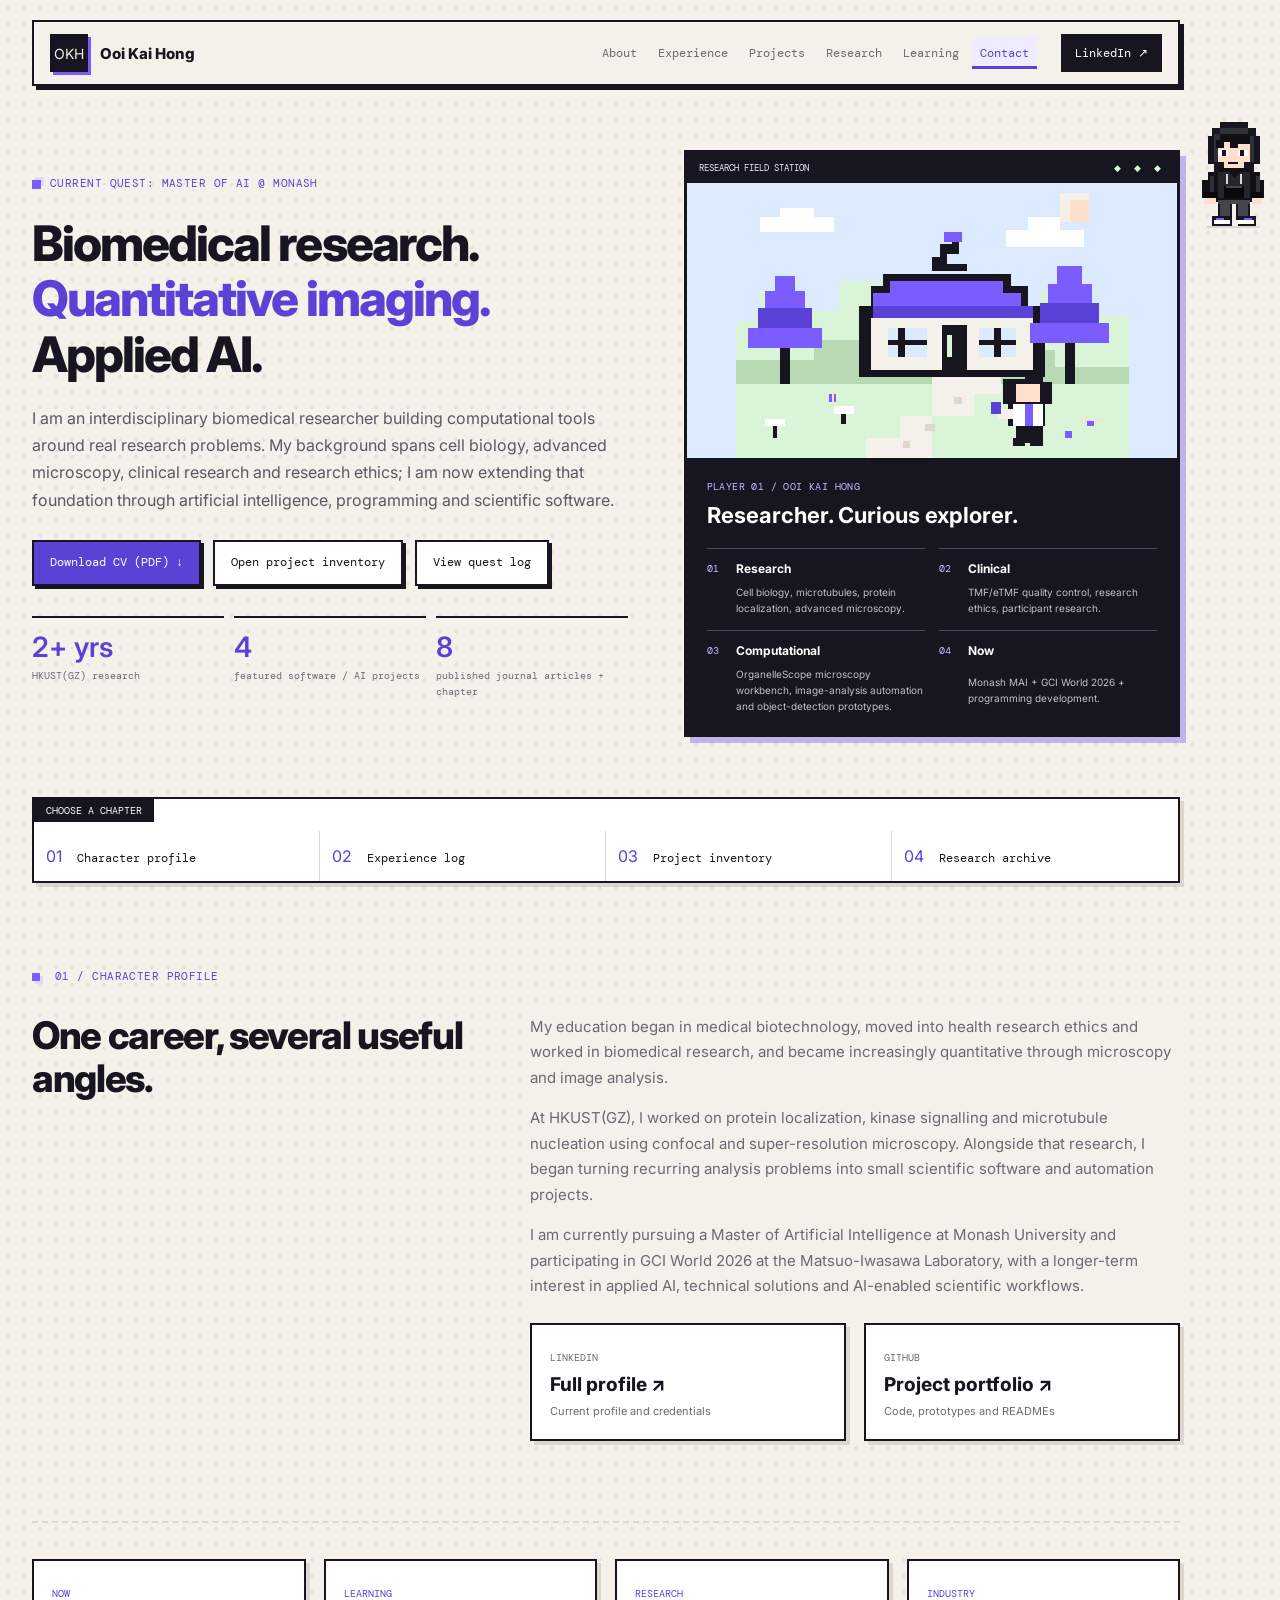
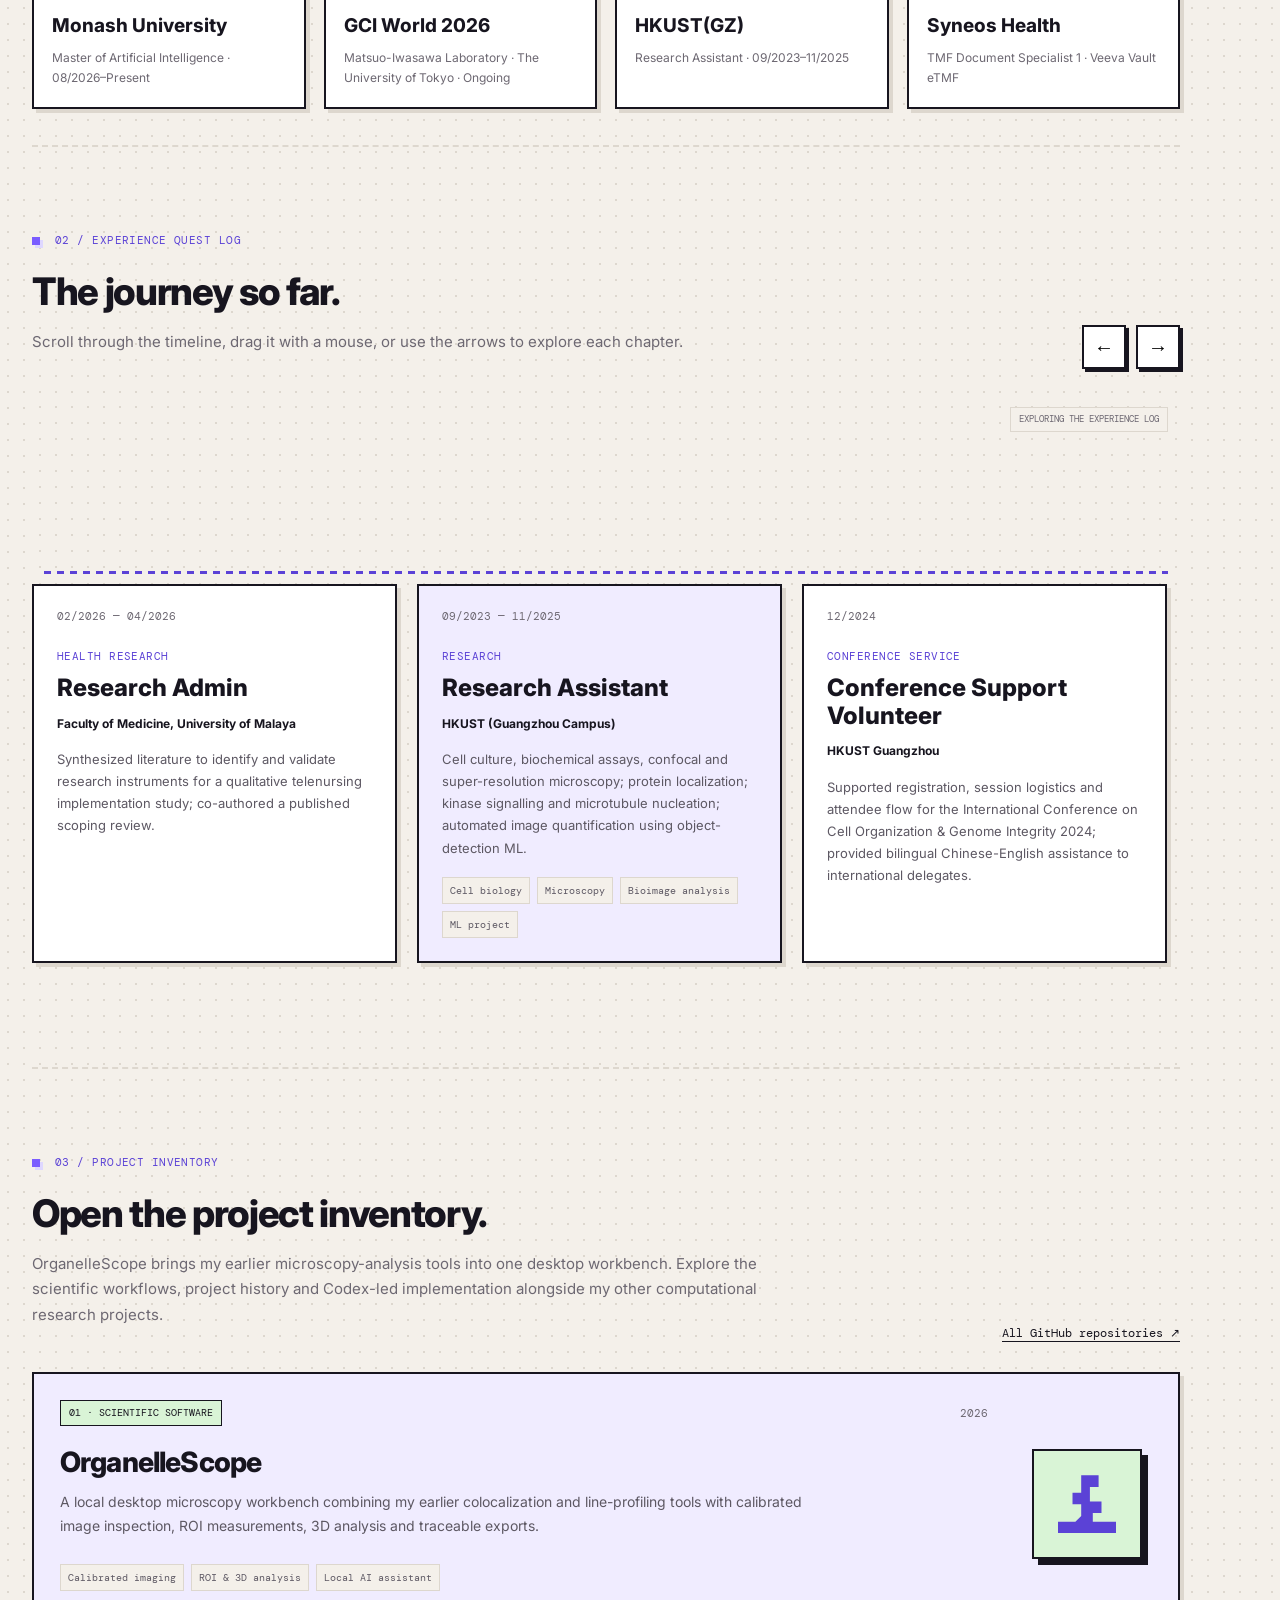
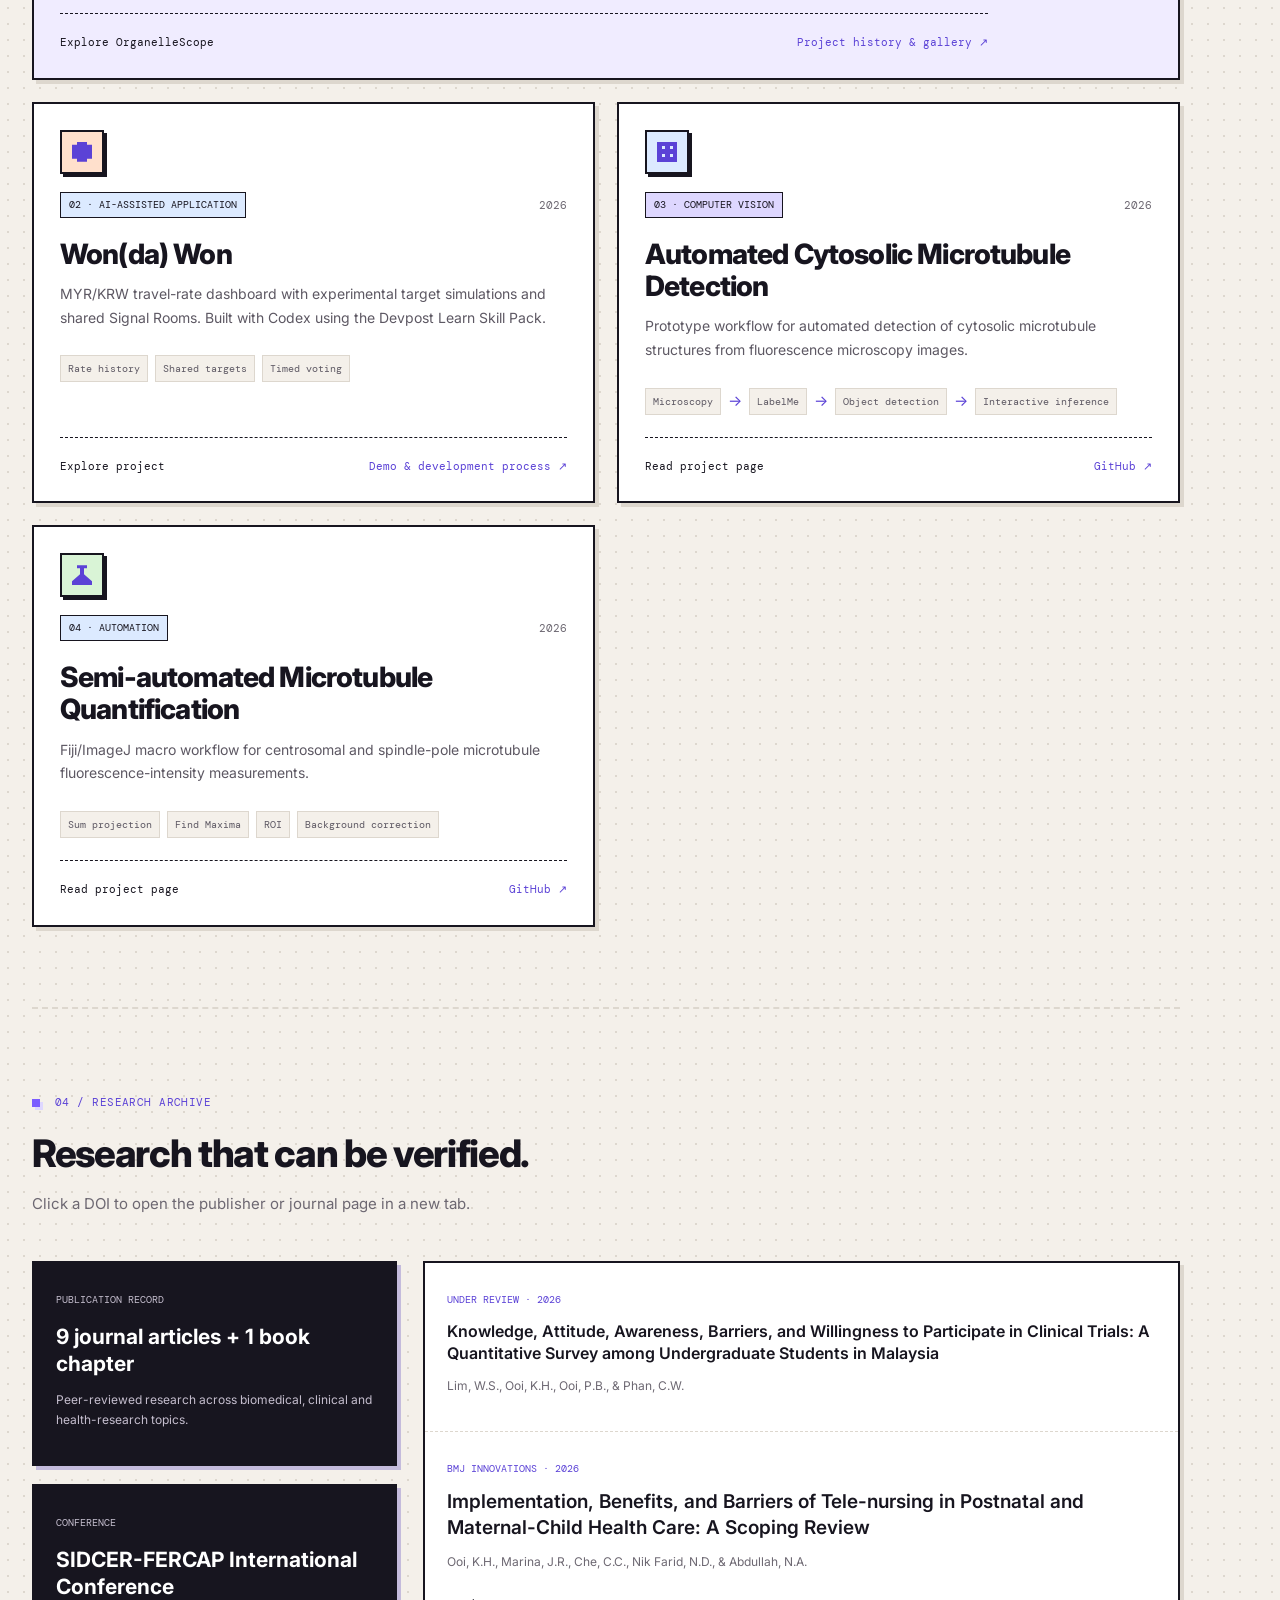
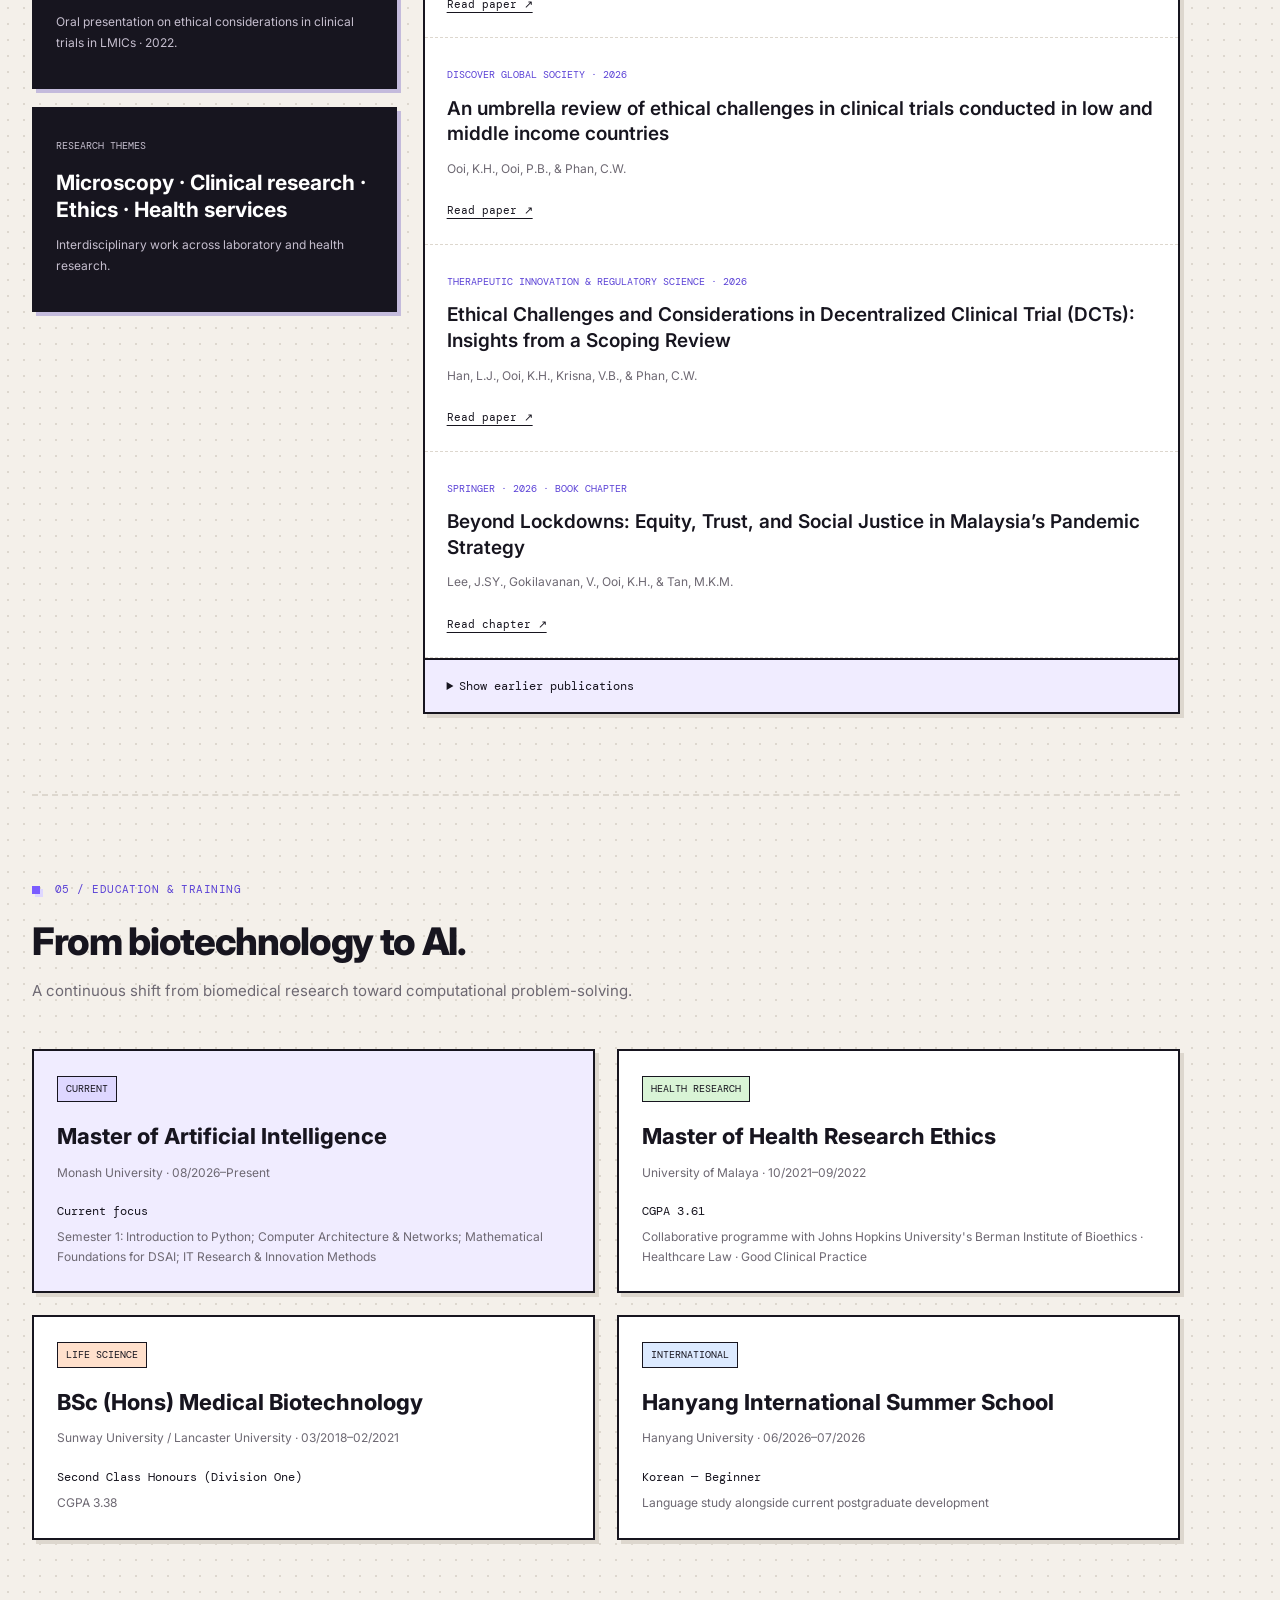
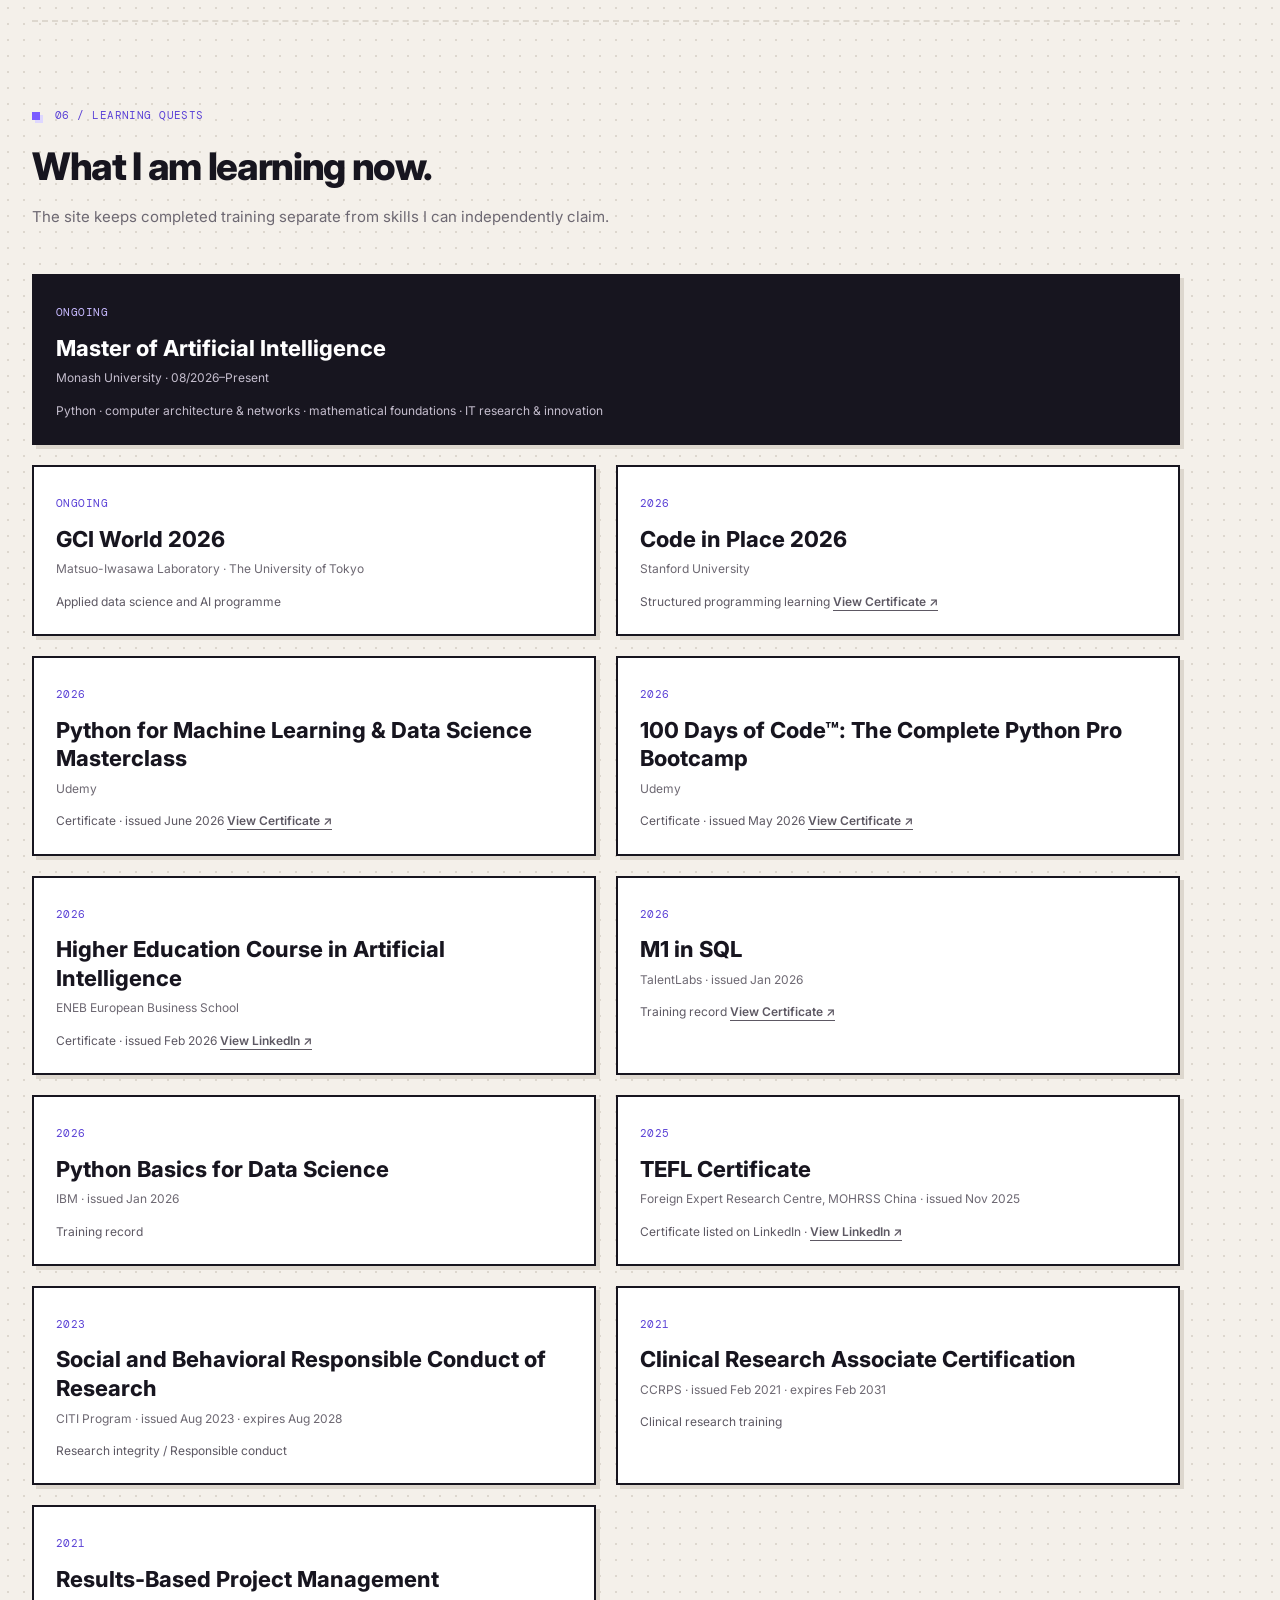
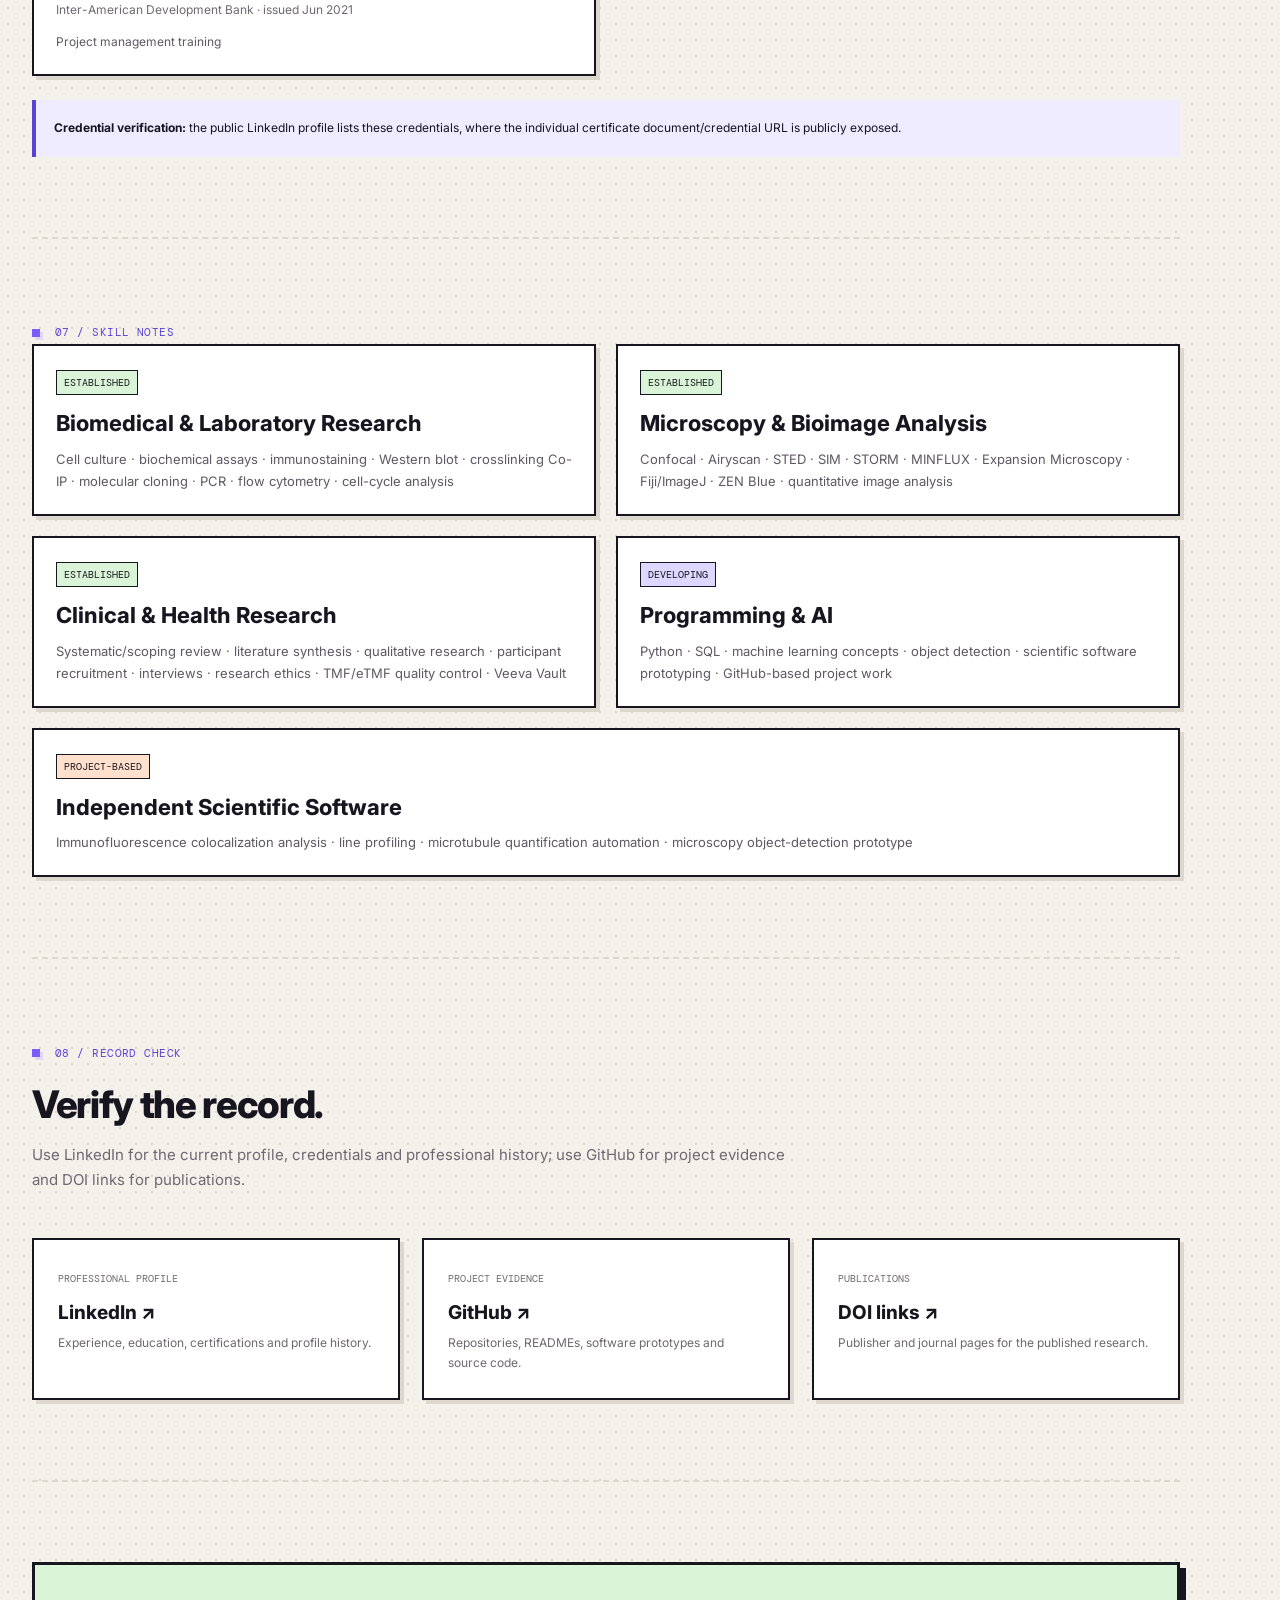
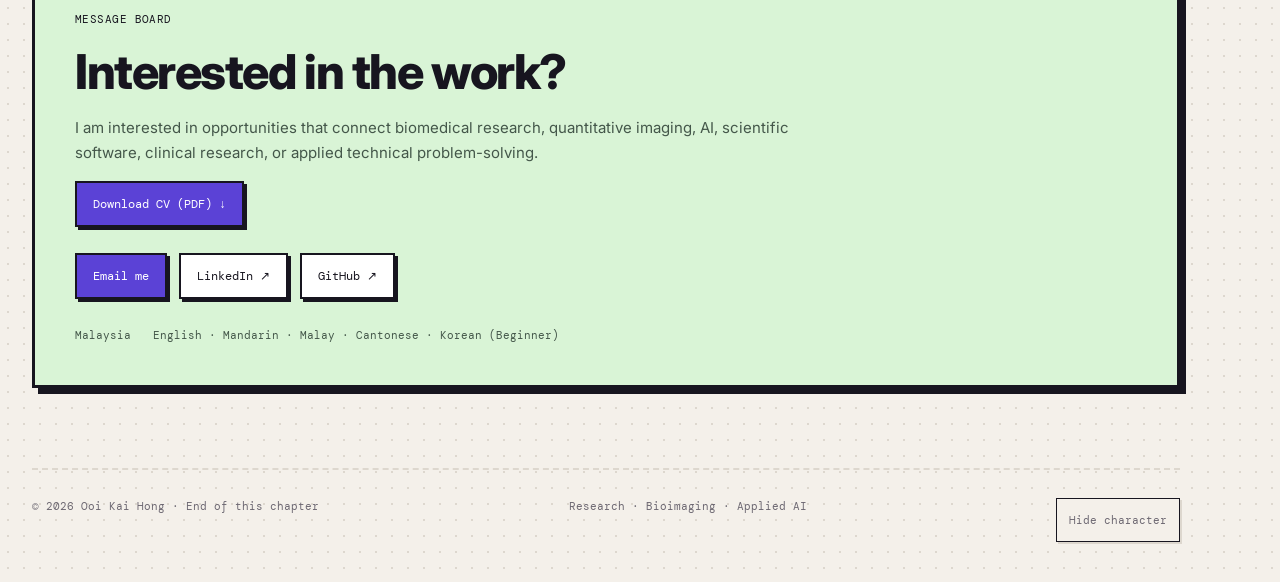
==== commit 5925554c: "Keep companion above timeline, narrow side gutter, and replace CV download Use the supplied CV_KaiHo" ====
--- a/index.html
+++ b/index.html
@@ -11,7 +11,7 @@
   <link rel="preconnect" href="https://fonts.gstatic.com" crossorigin>
   <link href="https://fonts.googleapis.com/css2?family=DM+Mono:wght@400;500&amp;family=Inter:wght@400;500;600;700;800&amp;display=swap" rel="stylesheet">
   <link rel="stylesheet" href="styles.css?v=rpg-2">
-<link rel="stylesheet" href="assets/companion.css?v=4">
+<link rel="stylesheet" href="assets/companion.css?v=6">
 </head>
 <body>
 <a class="skip-link" href="#main-content">Skip to content</a>
@@ -39,7 +39,7 @@
           <h1>Biomedical research.<br><span class="accent">Quantitative imaging.</span><br>Applied AI.</h1>
           <p class="hero-lede">I am an interdisciplinary biomedical researcher building computational tools around real research problems. My background spans cell biology, advanced microscopy, clinical research and research ethics; I am now extending that foundation through artificial intelligence, programming and scientific software.</p>
           <div class="hero-actions">
-            <a class="btn btn-primary interactive" href="assets/documents/Ooi_Kai_Hong_CV_2026.pdf" download="Ooi_Kai_Hong_CV.pdf">Download CV (PDF) ↓</a>
+            <a class="btn btn-primary interactive" href="assets/documents/CV_KaiHongOoi.pdf" download="CV_KaiHongOoi.pdf">Download CV (PDF) ↓</a>
             <a class="btn btn-secondary interactive" href="#projects">Open project inventory</a>
             <a class="btn btn-secondary interactive" href="#experience">View quest log</a>
           </div>
@@ -292,7 +292,7 @@
           <span class="code-label">MESSAGE BOARD</span>
           <h2>Interested in the work?</h2>
           <p>I am interested in opportunities that connect biomedical research, quantitative imaging, AI, scientific software, clinical research, or applied technical problem-solving.</p>
-          <a class="btn btn-primary interactive" href="assets/documents/Ooi_Kai_Hong_CV_2026.pdf" download="Ooi_Kai_Hong_CV.pdf">Download CV (PDF) ↓</a>
+          <a class="btn btn-primary interactive" href="assets/documents/CV_KaiHongOoi.pdf" download="CV_KaiHongOoi.pdf">Download CV (PDF) ↓</a>
           <div class="hero-actions"><button class="btn btn-primary interactive" type="button" id="email-reveal" aria-expanded="false" aria-controls="email-panel">Email me</button><a class="btn btn-secondary interactive" href="https://www.linkedin.com/in/mk-990801" target="_blank" rel="noreferrer">LinkedIn ↗</a><a class="btn btn-secondary interactive" href="https://github.com/mansonmyr" target="_blank" rel="noreferrer">GitHub ↗</a></div>
           <div class="email-panel" id="email-panel" hidden>
             <label for="contact-email">Email address</label>
@@ -310,7 +310,7 @@
     </footer>
   </div>
   <script src="script.js?v=rpg-2"></script>
-<script src="assets/companion.js?v=5" defer></script></body>
+<script src="assets/companion.js?v=6" defer></script></body>
 </html>
 
 
--- a/assets/companion.css
+++ b/assets/companion.css
@@ -1,5 +1,5 @@
 /* The character has its own lane, so it never sits over portfolio text. */
-body.has-companion{padding-inline-end:104px}
+body.has-companion{padding-inline-end:92px}
 .scroll-companion{position:fixed;top:0;left:0;width:80px;height:112px;z-index:40;pointer-events:none;transition:transform 150ms ease-out;will-change:transform;contain:layout style}
 .scroll-companion[hidden]{display:none}.researcher-sprite{display:block;width:100%;height:100%;overflow:visible;image-rendering:pixelated}.sprite-facing{height:100%;transform-origin:center}.faces-left .sprite-facing{transform:scaleX(-1)}
 .sprite-arm{transform-box:fill-box;transform-origin:50% 5%}.sprite-leg{transform-box:fill-box;transform-origin:50% 0%}
@@ -17,8 +17,8 @@
 @keyframes companion-swing{0%,100%{transform:rotate(-12deg)}50%{transform:rotate(12deg)}}
 @keyframes companion-bob{0%,100%{transform:translateY(0)}50%{transform:translateY(-1px)}}
 @keyframes companion-throw{0%{transform:rotate(0)}35%,65%{transform:rotate(-135deg)}100%{transform:rotate(0)}}
-@media(max-width:850px){body.has-companion{padding-inline-end:88px}.scroll-companion{width:68px;height:95.2px}.companion-trail{height:126px}}
-@media(max-width:580px){body.has-companion{padding-inline-end:74px}.scroll-companion{width:56px;height:78.4px}.companion-trail{height:112px}.trail-sign{font-size:8px;bottom:14px;right:10px;max-width:180px}.companion-bubble{padding:11px 12px;font-size:15px}.companion-bubble span{font-size:11px}.footer{align-items:start}.companion-toggle{font-size:10px}}
+@media(max-width:850px){body.has-companion{padding-inline-end:80px}.scroll-companion{width:68px;height:95.2px}.companion-trail{height:126px}}
+@media(max-width:580px){body.has-companion{padding-inline-end:68px}.scroll-companion{width:56px;height:78.4px}.companion-trail{height:112px}.trail-sign{font-size:8px;bottom:14px;right:10px;max-width:180px}.companion-bubble{padding:11px 12px;font-size:15px}.companion-bubble span{font-size:11px}.footer{align-items:start}.companion-toggle{font-size:10px}}
 @media(prefers-reduced-motion:reduce){.scroll-companion{transition:none}.scroll-companion *{animation:none!important}.cv-flight{display:none!important}.companion-trail{display:none}}
 @media print{body.has-companion{padding:0}.scroll-companion,.companion-trail,.companion-toggle,.companion-status,.cv-flight{display:none!important}}
 
@@ -26,3 +26,9 @@
 .scroll-companion.is-narrating .companion-bubble{bottom:8px;box-sizing:border-box;font:500 14px/1.5 Inter,sans-serif;padding:12px 14px}
 .companion-trail{height:180px}.companion-trail .trail-sign{bottom:auto;top:8px}
 @media(max-width:580px){.companion-trail{height:190px}.scroll-companion.is-narrating .companion-bubble{font-size:13px;padding:10px 12px}}
+
+/* Keep only a character-width gutter, including on wide desktop screens. */
+body.has-companion .site-shell{width:calc(100% - 40px);max-width:none;margin-inline-start:32px;margin-inline-end:8px}
+.companion-trail{position:sticky;top:104px;z-index:20;background-color:var(--bg);background-image:radial-gradient(var(--line) .8px,transparent .8px);background-size:16px 16px}
+@media(max-width:580px){body.has-companion .site-shell{width:calc(100% - 24px);margin-inline-start:16px;margin-inline-end:8px}}
+@media print{body.has-companion .site-shell{width:100%;margin:0}}
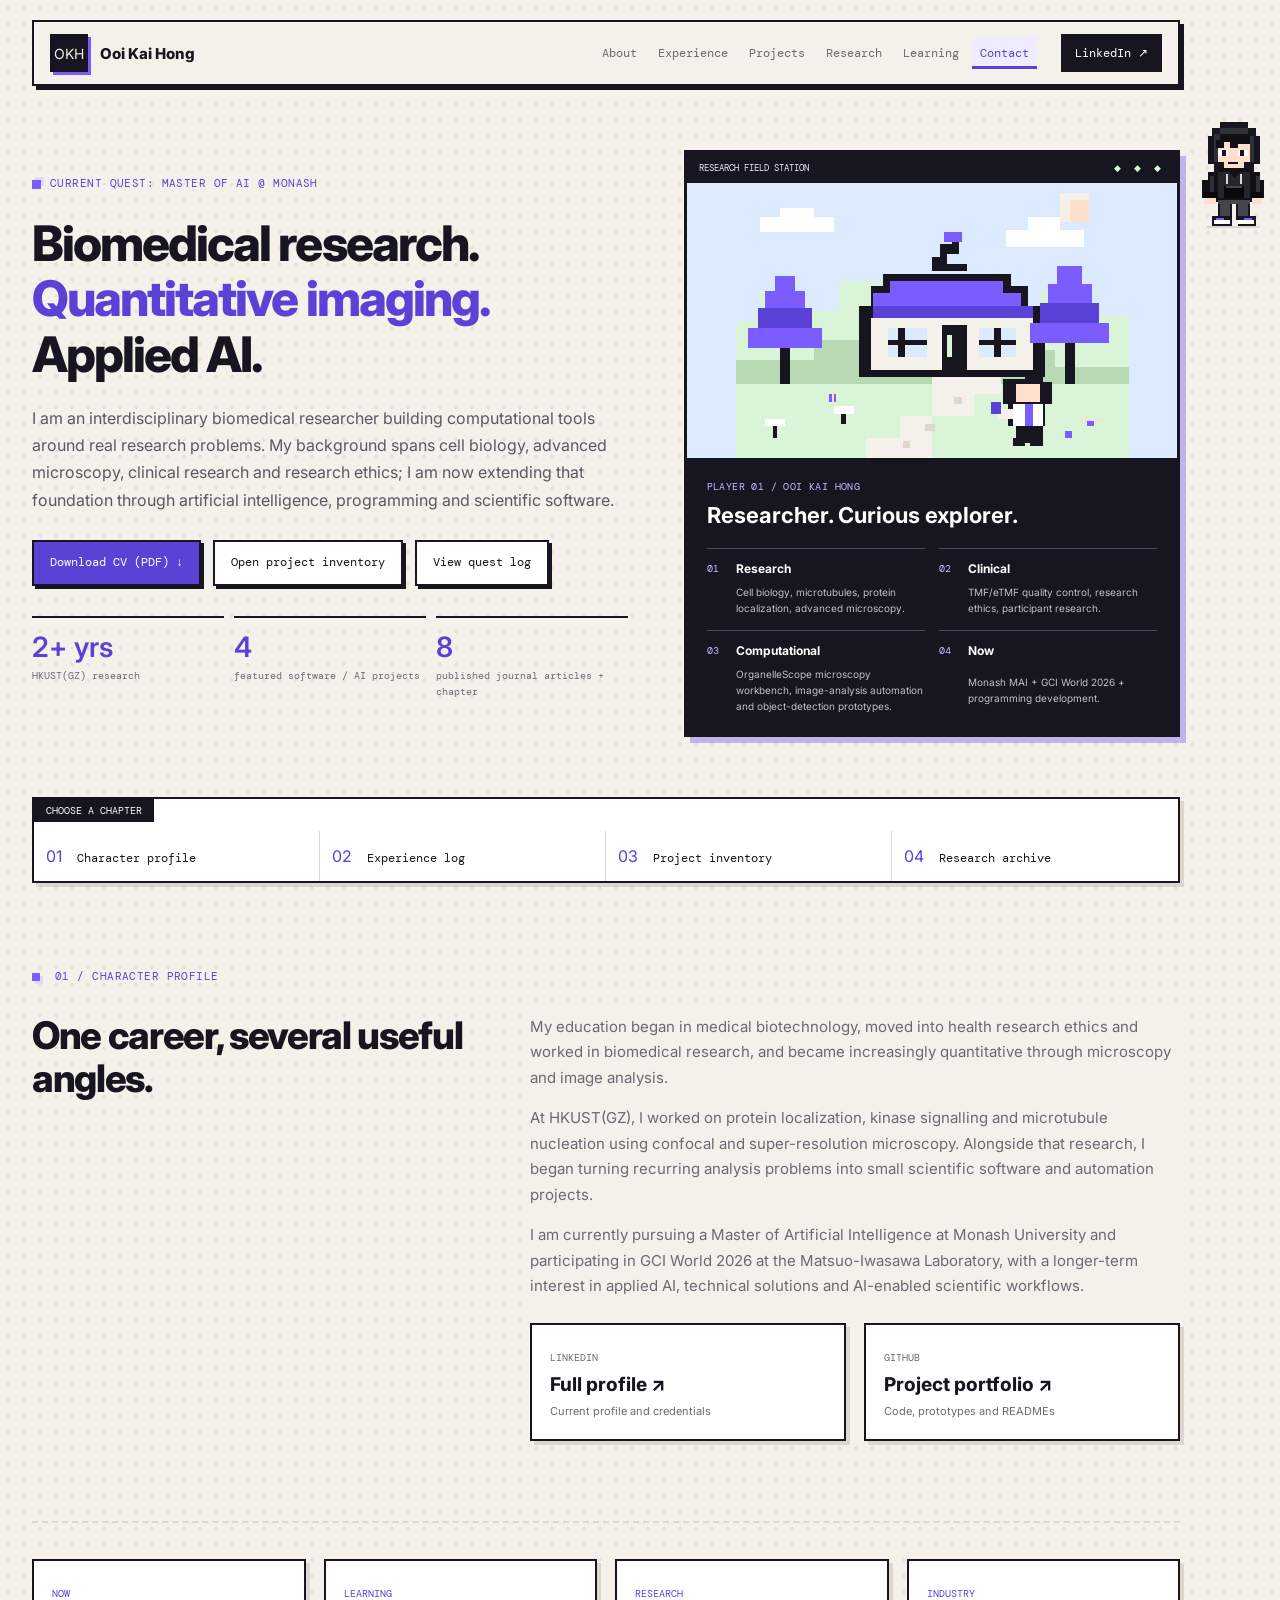
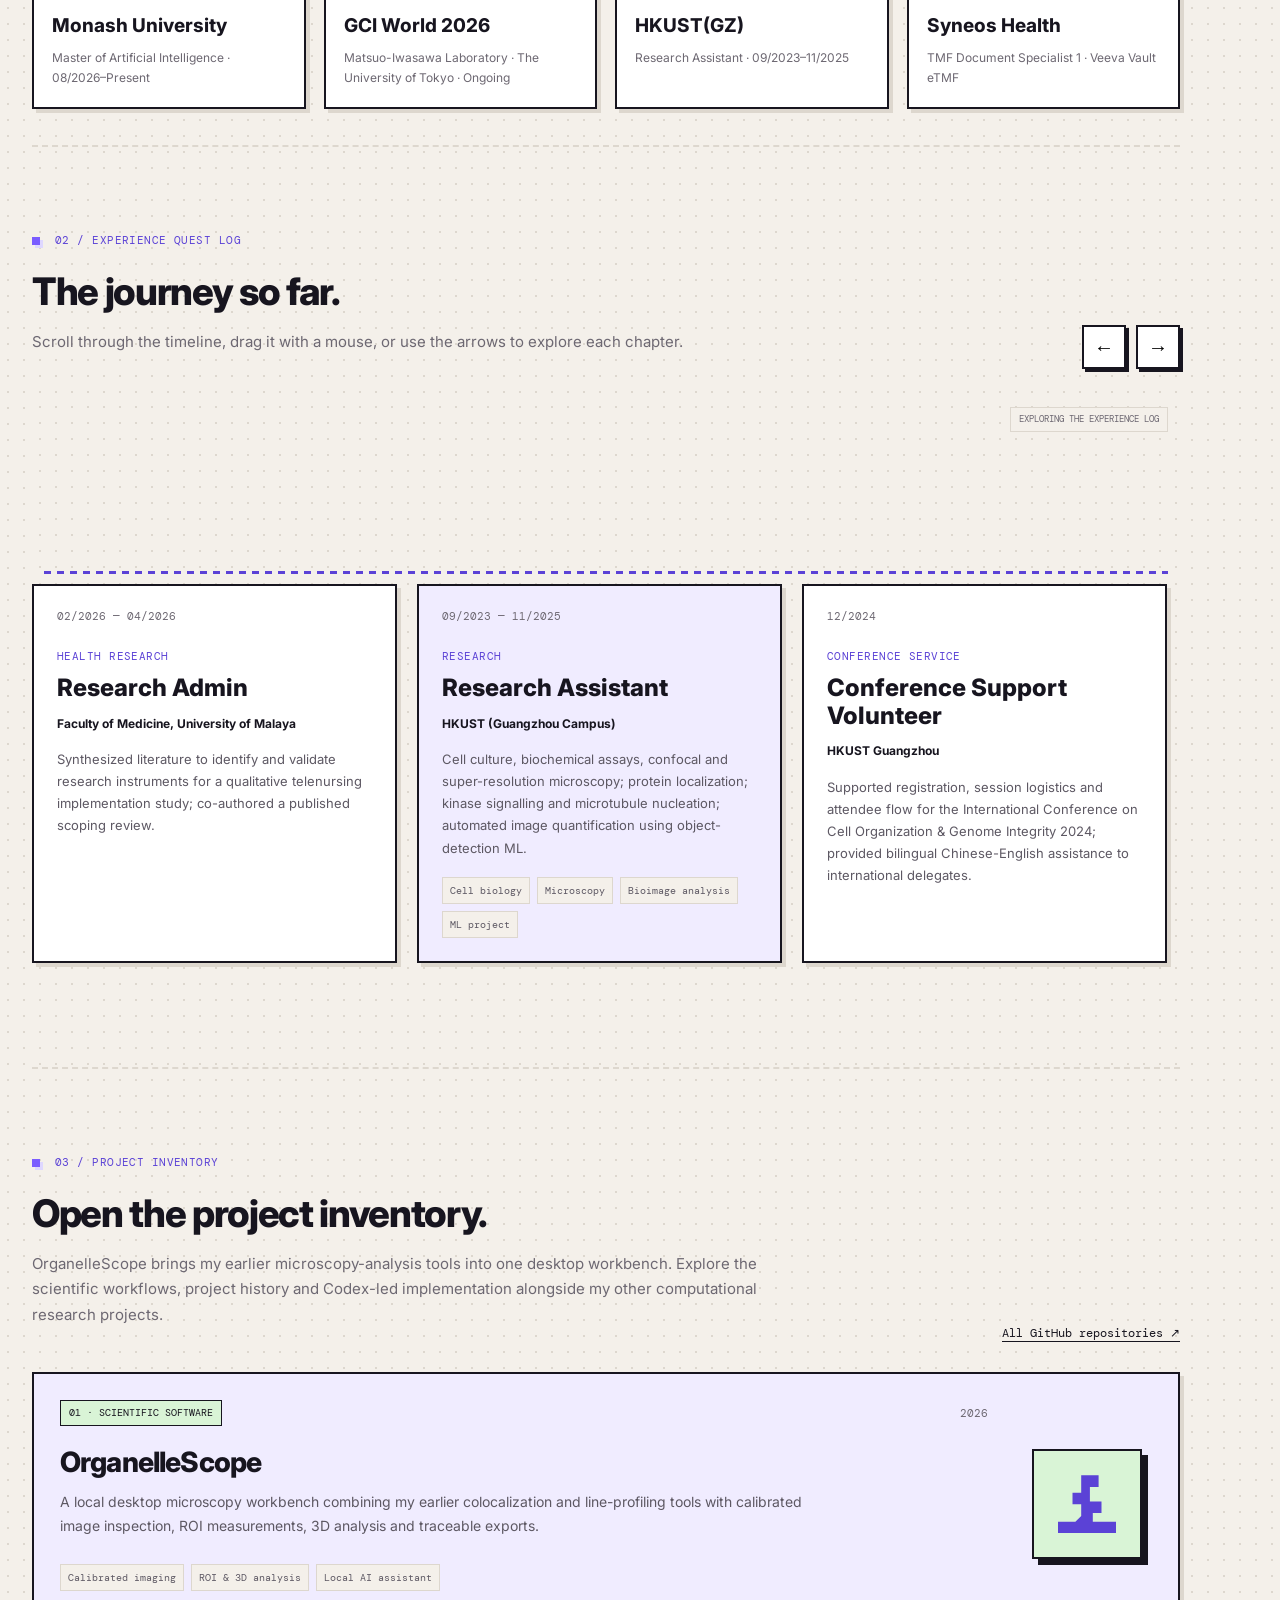
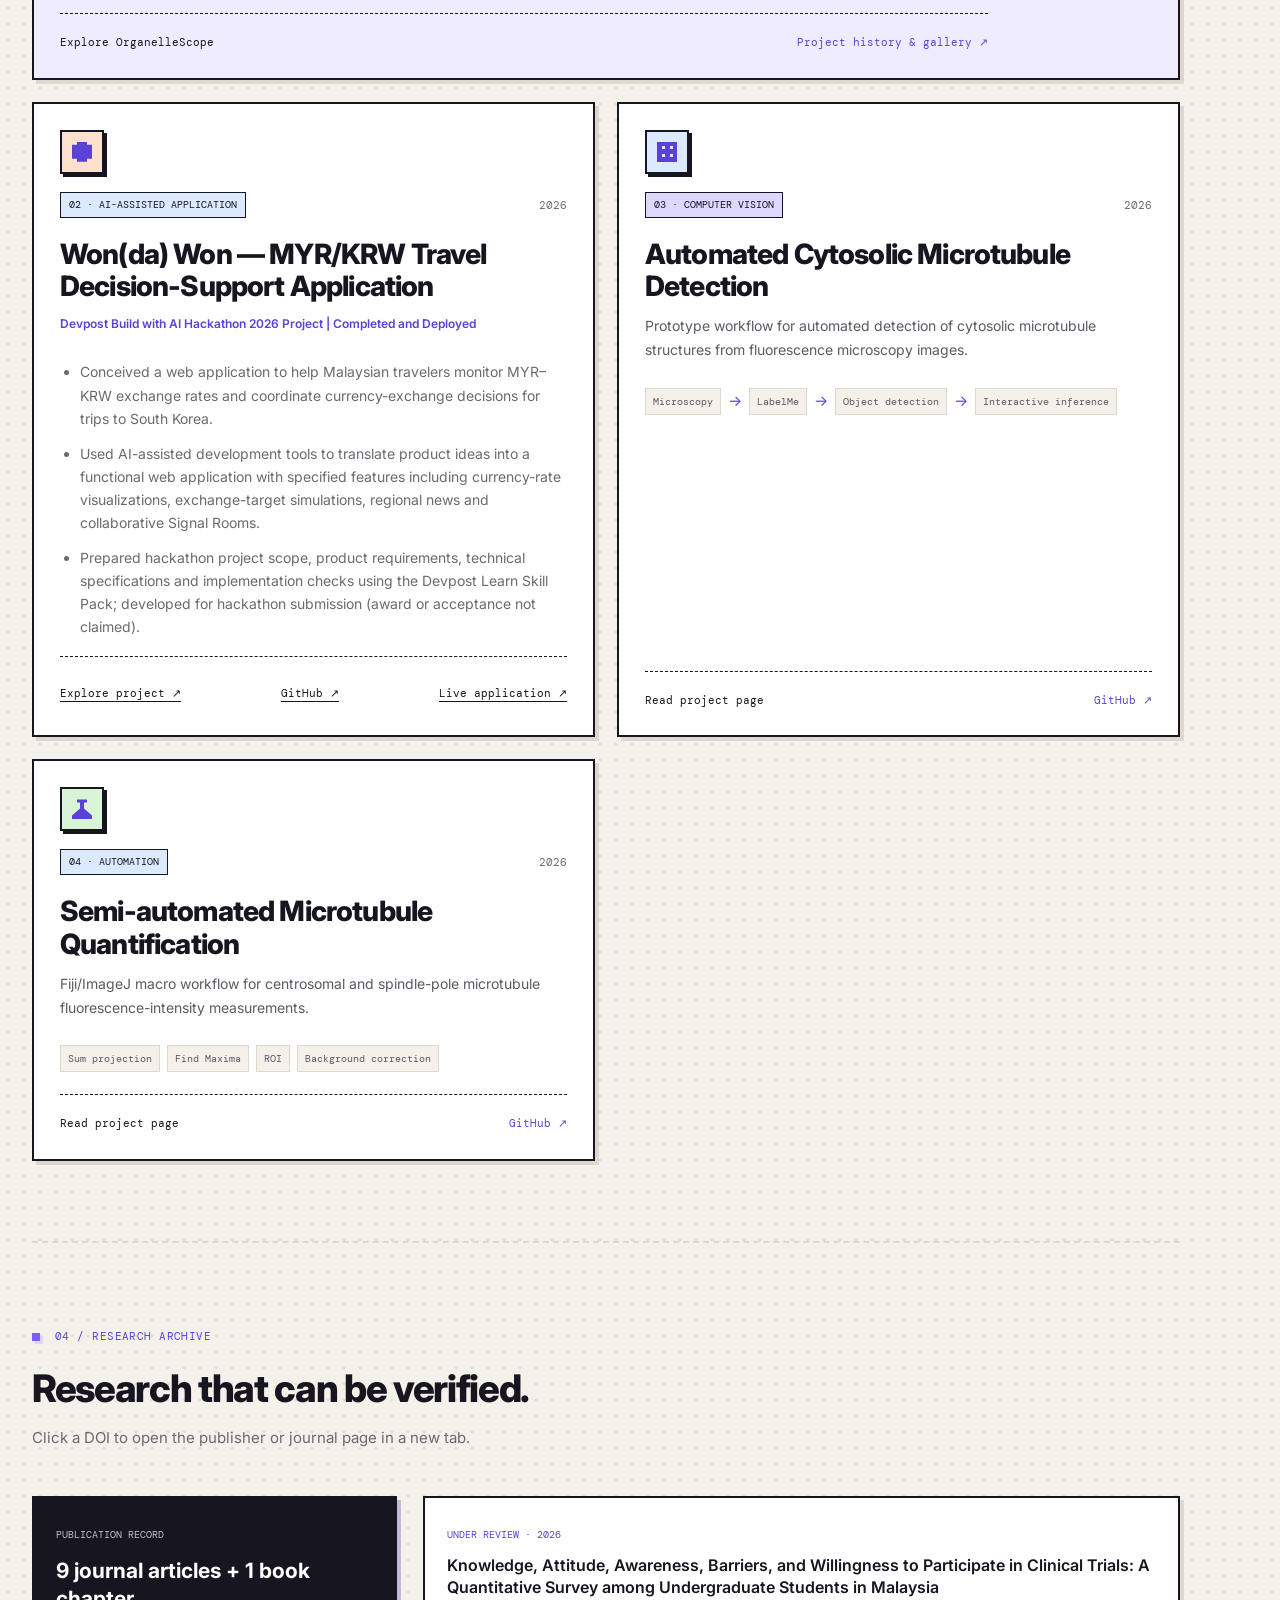
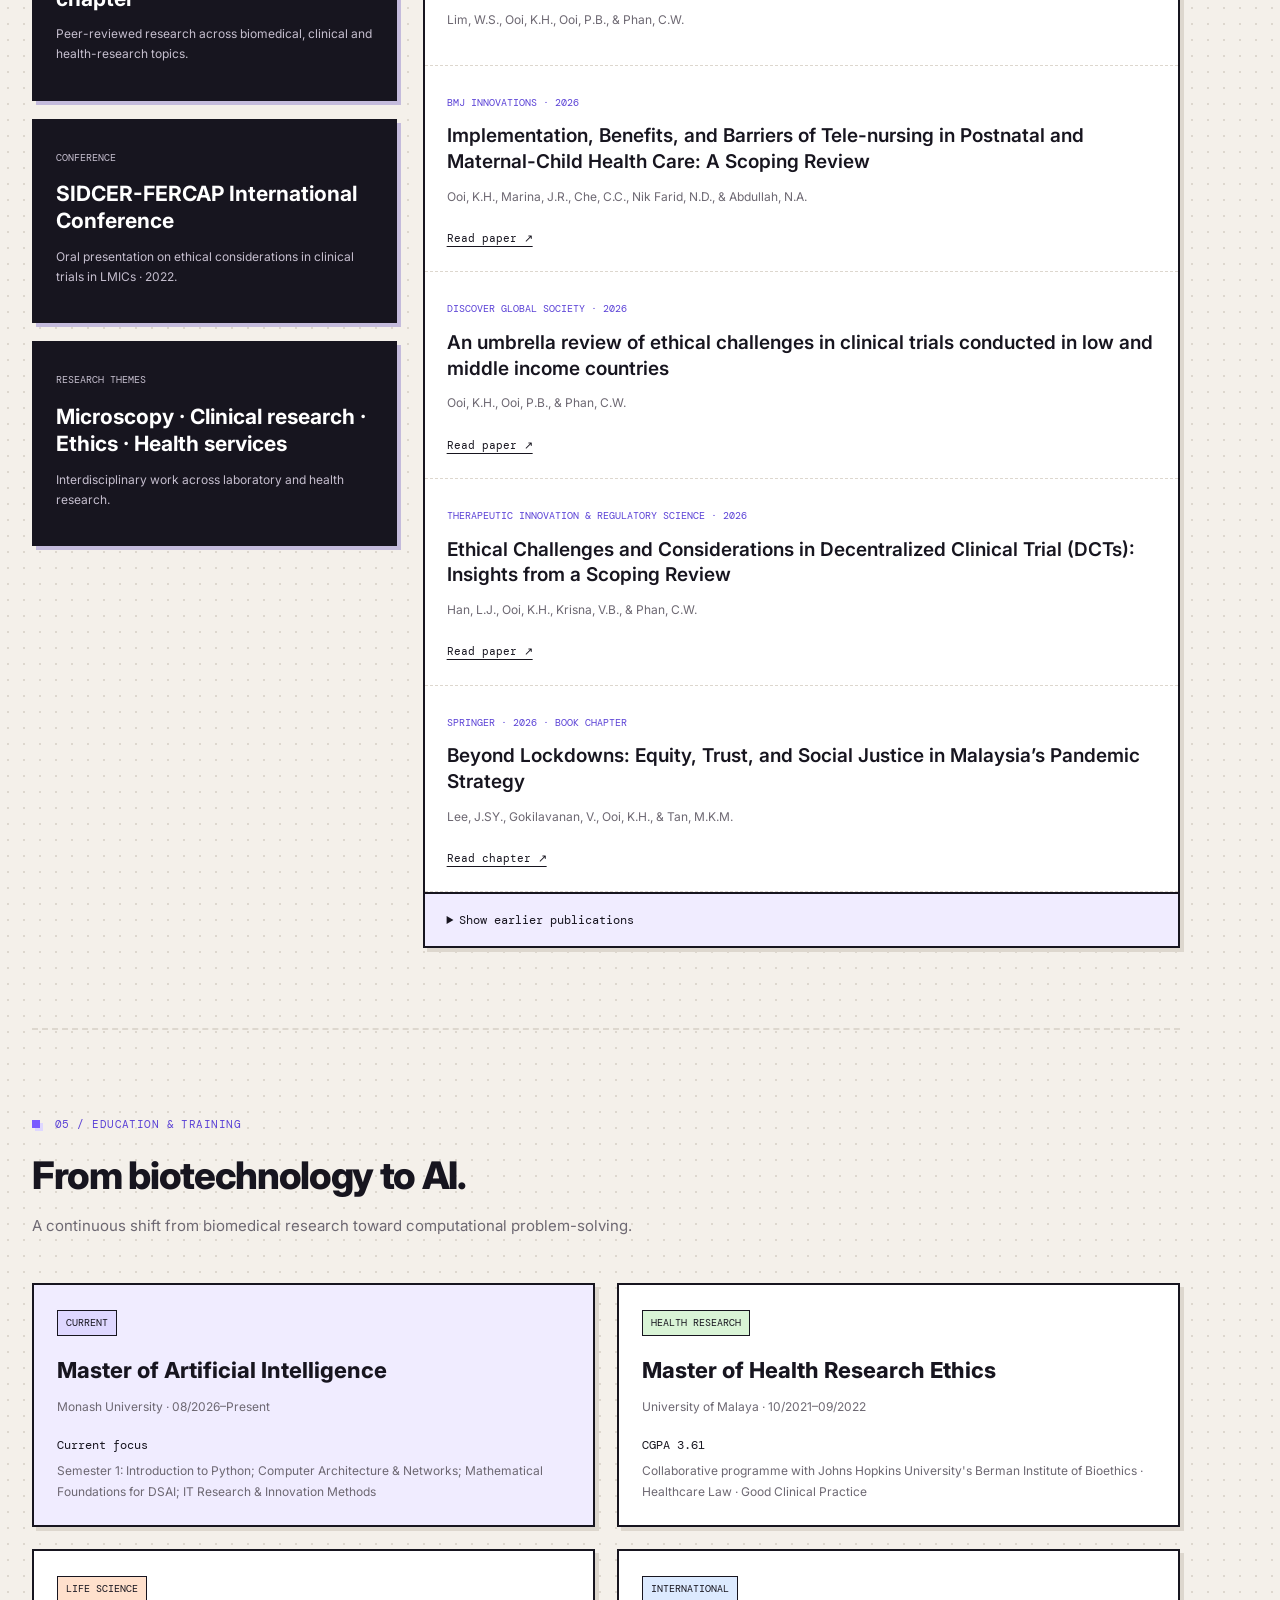
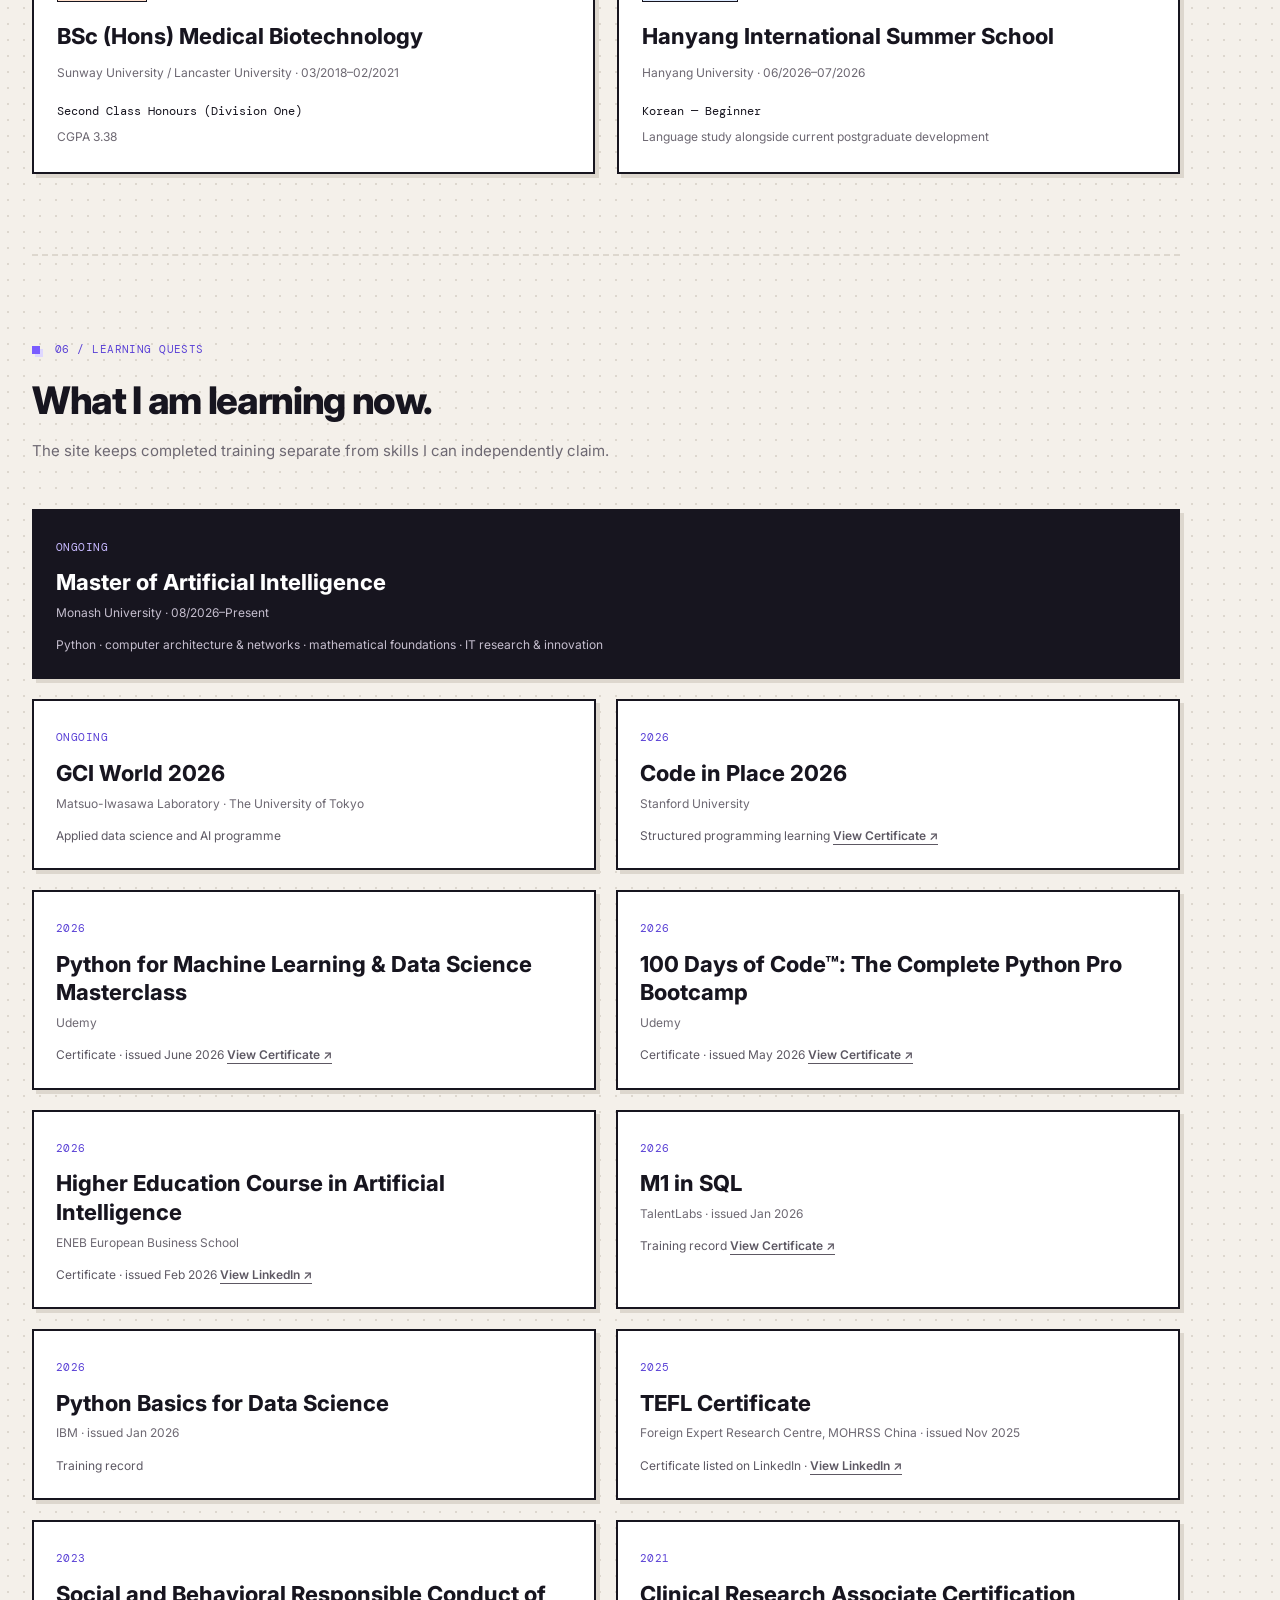
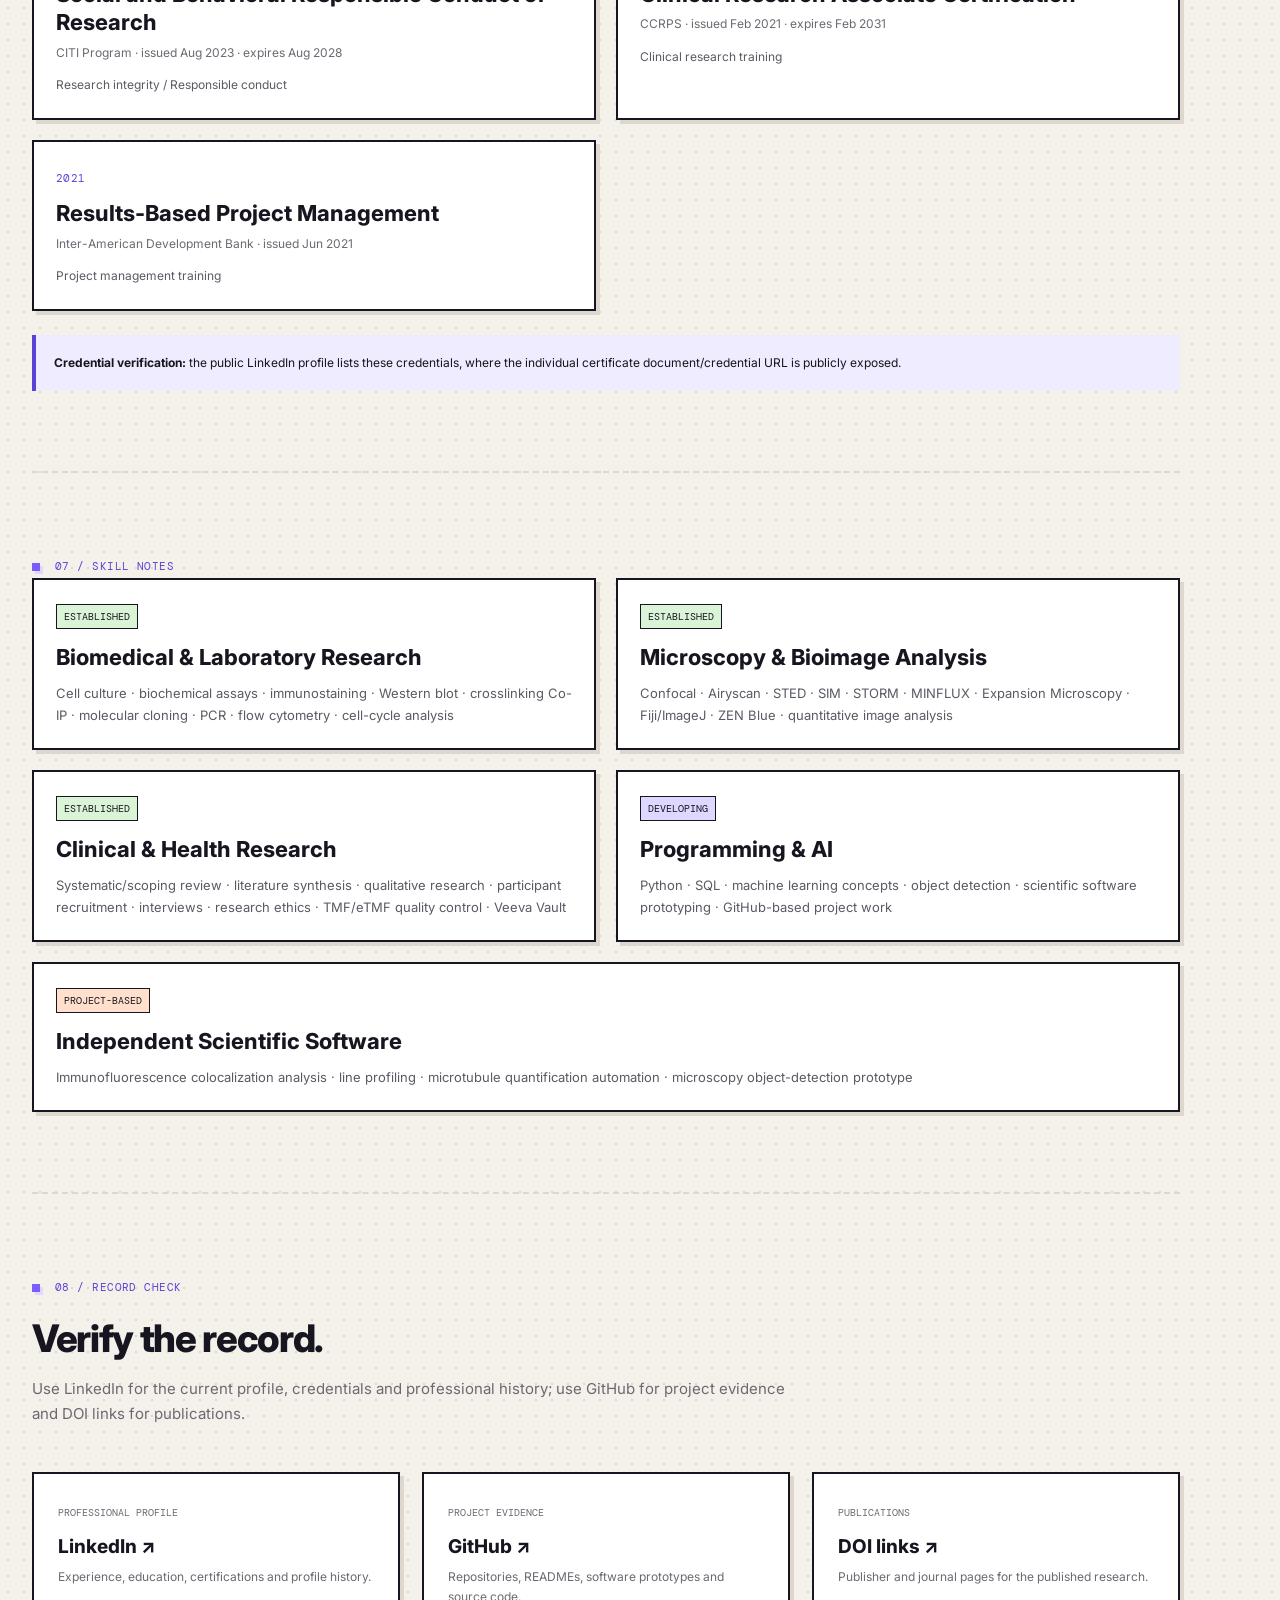
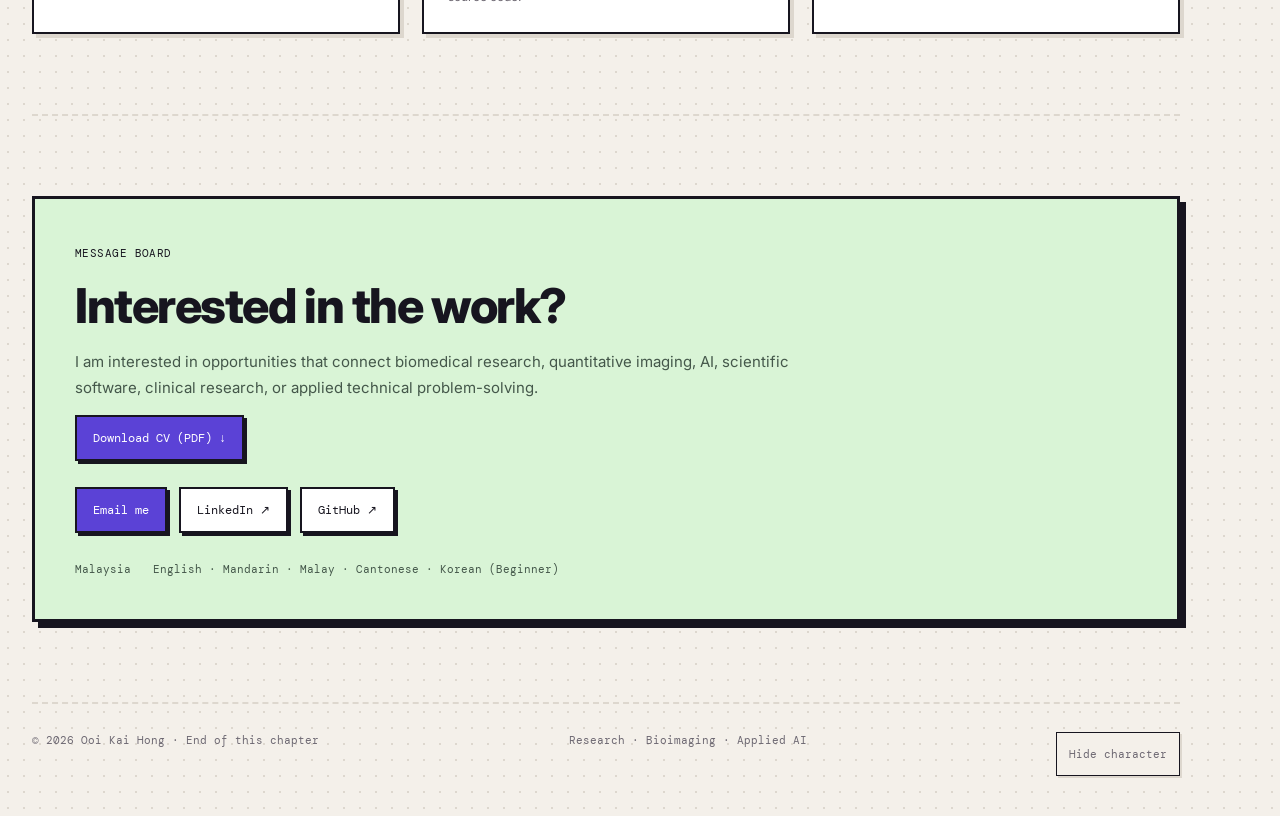
==== commit 1b3c5451: "Update Won(da) Won project title, completion status and three-bullet summary Use supplied hackathon " ====
--- a/index.html
+++ b/index.html
@@ -10,7 +10,7 @@
   <link rel="preconnect" href="https://fonts.googleapis.com">
   <link rel="preconnect" href="https://fonts.gstatic.com" crossorigin>
   <link href="https://fonts.googleapis.com/css2?family=DM+Mono:wght@400;500&amp;family=Inter:wght@400;500;600;700;800&amp;display=swap" rel="stylesheet">
-  <link rel="stylesheet" href="styles.css?v=rpg-2">
+  <link rel="stylesheet" href="styles.css?v=rpg-3">
 <link rel="stylesheet" href="assets/companion.css?v=6">
 </head>
 <body>
@@ -177,13 +177,13 @@
             <div class="project-footer"><span>Explore OrganelleScope</span><span>Project history &amp; gallery ↗</span></div>
           </a>
 
-          <a class="project-card interactive" href="projects/wonda-won.html"><div class="inventory-icon icon-coin" aria-hidden="true"><i></i></div>
+          <article class="project-card wonda-project"><div class="inventory-icon icon-coin" aria-hidden="true"><i></i></div>
             <div class="project-top"><span class="tag tag-blue">02 · AI-ASSISTED APPLICATION</span><span class="year">2026</span></div>
-            <h3>Won(da) Won</h3>
-            <p>MYR/KRW travel-rate dashboard with experimental target simulations and shared Signal Rooms. Built with Codex using the Devpost Learn Skill Pack.</p>
-            <div class="chip-row"><span>Rate history</span><span>Shared targets</span><span>Timed voting</span></div>
-            <div class="project-footer"><span>Explore project</span><span>Demo &amp; development process ↗</span></div>
-          </a>
+            <h3><a href="projects/wonda-won.html">Won(da) Won — MYR/KRW Travel Decision-Support Application</a></h3>
+            <p class="project-status">Devpost Build with AI Hackathon 2026 Project | Completed and Deployed</p>
+            <ul class="project-summary"><li>Conceived a web application to help Malaysian travelers monitor MYR–KRW exchange rates and coordinate currency-exchange decisions for trips to South Korea.</li><li>Used AI-assisted development tools to translate product ideas into a functional web application with specified features including currency-rate visualizations, exchange-target simulations, regional news and collaborative Signal Rooms.</li><li>Prepared hackathon project scope, product requirements, technical specifications and implementation checks using the Devpost Learn Skill Pack; developed for hackathon submission (award or acceptance not claimed).</li></ul>
+            <div class="project-footer project-links"><a href="projects/wonda-won.html">Explore project ↗</a><a href="https://github.com/mansonmyr/Wonda_Won" target="_blank" rel="noopener noreferrer">GitHub ↗</a><a href="https://wondawon.netlify.app/" target="_blank" rel="noopener noreferrer">Live application ↗</a></div>
+          </article>
 
           <a class="project-card interactive" href="projects/automated-cytosolic-microtubule.html"><div class="inventory-icon icon-grid" aria-hidden="true"><i></i></div>
             <div class="project-top"><span class="tag tag-purple">03 · COMPUTER VISION</span><span class="year">2026</span></div>
--- a/styles.css
+++ b/styles.css
@@ -41,3 +41,5 @@
 @media(max-width:580px){.hero h1{font-size:clamp(30px,7.5vw,40px)}.brand-name{font-size:14px}.project-card h3{font-size:25px}.hero-card h2{font-size:21px}.detail-hero h1{font-size:clamp(30px,8vw,44px)}}
 
 .email-panel{margin-top:22px;padding:18px;border:2px solid var(--ink);background:var(--card);box-shadow:3px 3px 0 var(--ink);max-width:540px}.email-panel[hidden]{display:none}.email-panel label{display:block;font-size:13px;font-weight:600;margin-bottom:10px}.email-copy-row{display:flex;gap:12px;align-items:center;flex-wrap:wrap}.email-copy-row input{min-width:0;flex:1 1 220px;width:100%;padding:12px;border:2px solid var(--ink);border-radius:0;background:var(--bg);color:var(--ink);font:15px/1.4 Inter,sans-serif}.email-panel p{font-size:12px;margin:12px 0 0;color:var(--muted)}
+
+.project-summary{padding-inline-start:20px;margin:18px 0;color:var(--muted);font-size:14px;line-height:1.65}.project-summary li+li{margin-top:12px}.project-card .project-status{font-size:12px;font-weight:600;color:var(--purple-dark)}.wonda-project h3 a{text-decoration:none}.wonda-project h3 a:hover{text-decoration:underline}.project-links{flex-wrap:wrap;gap:14px}.project-links a{min-height:32px;display:inline-flex;align-items:center}
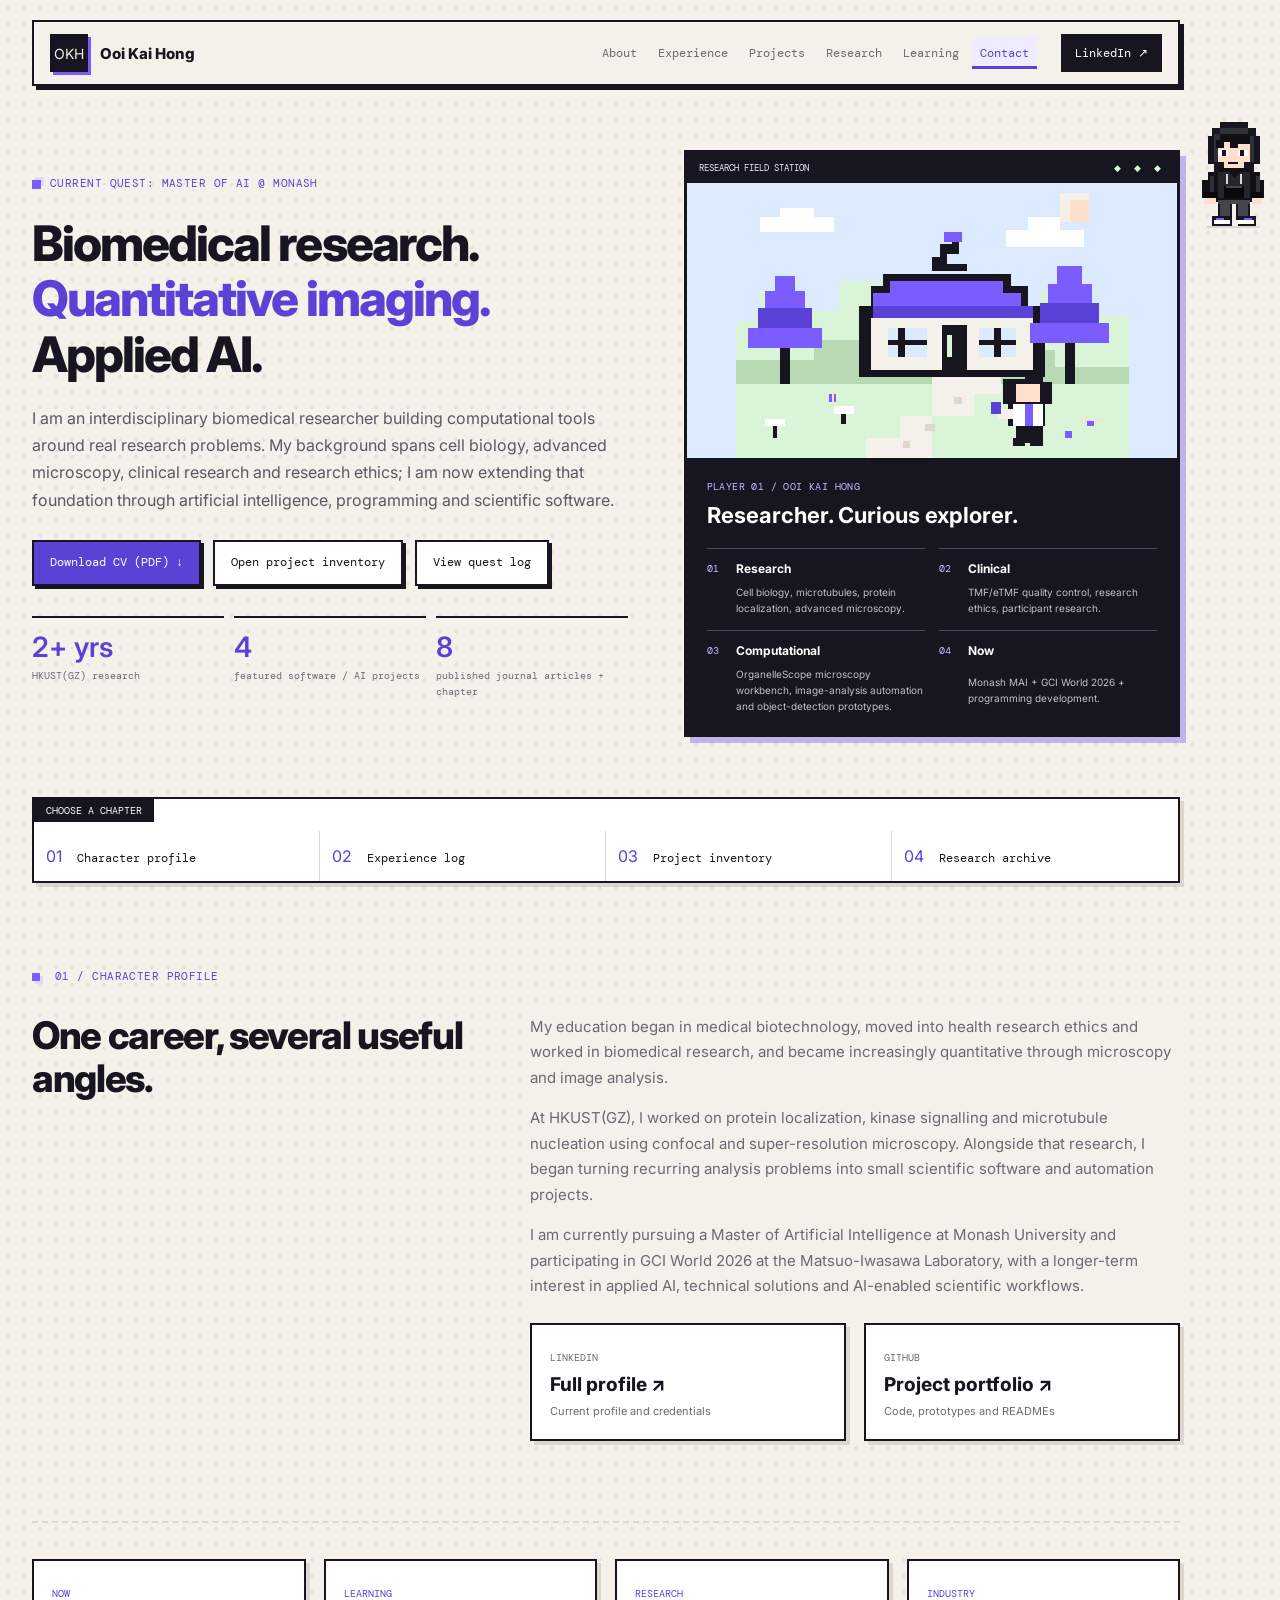
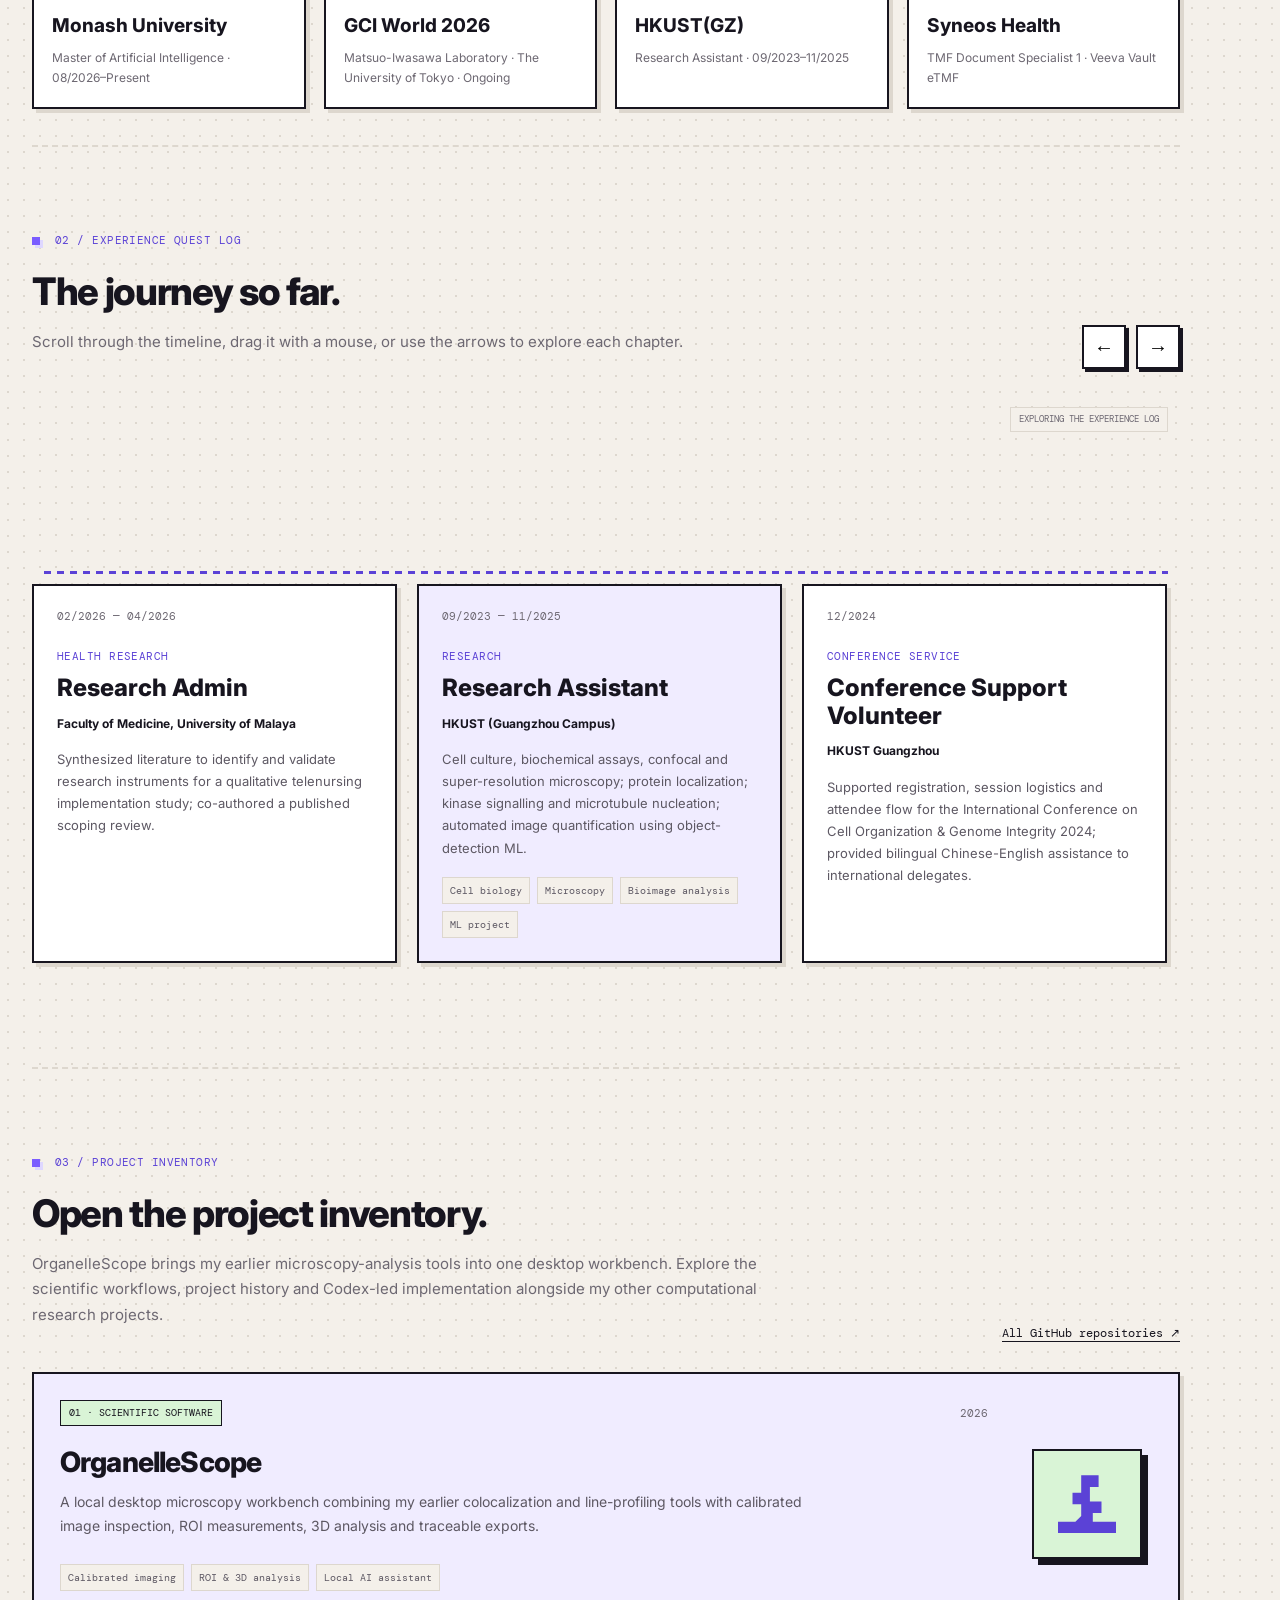
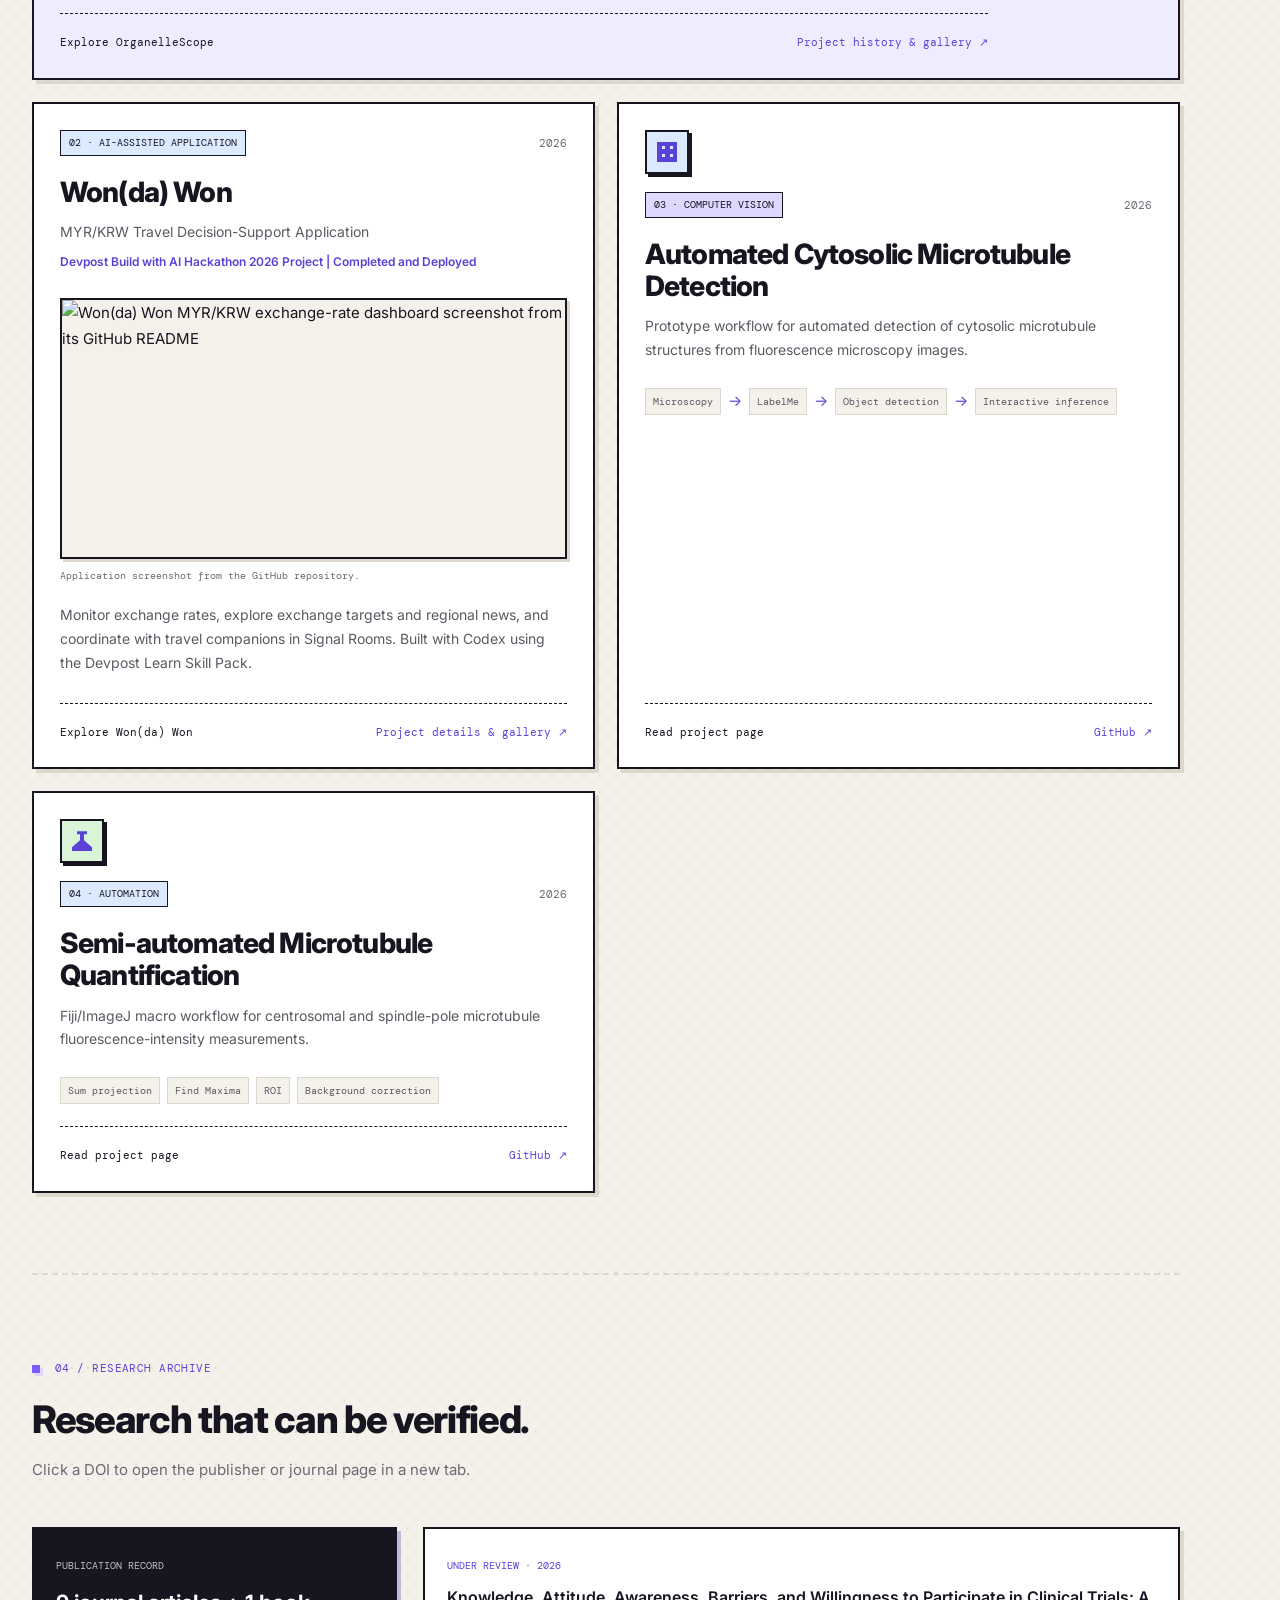
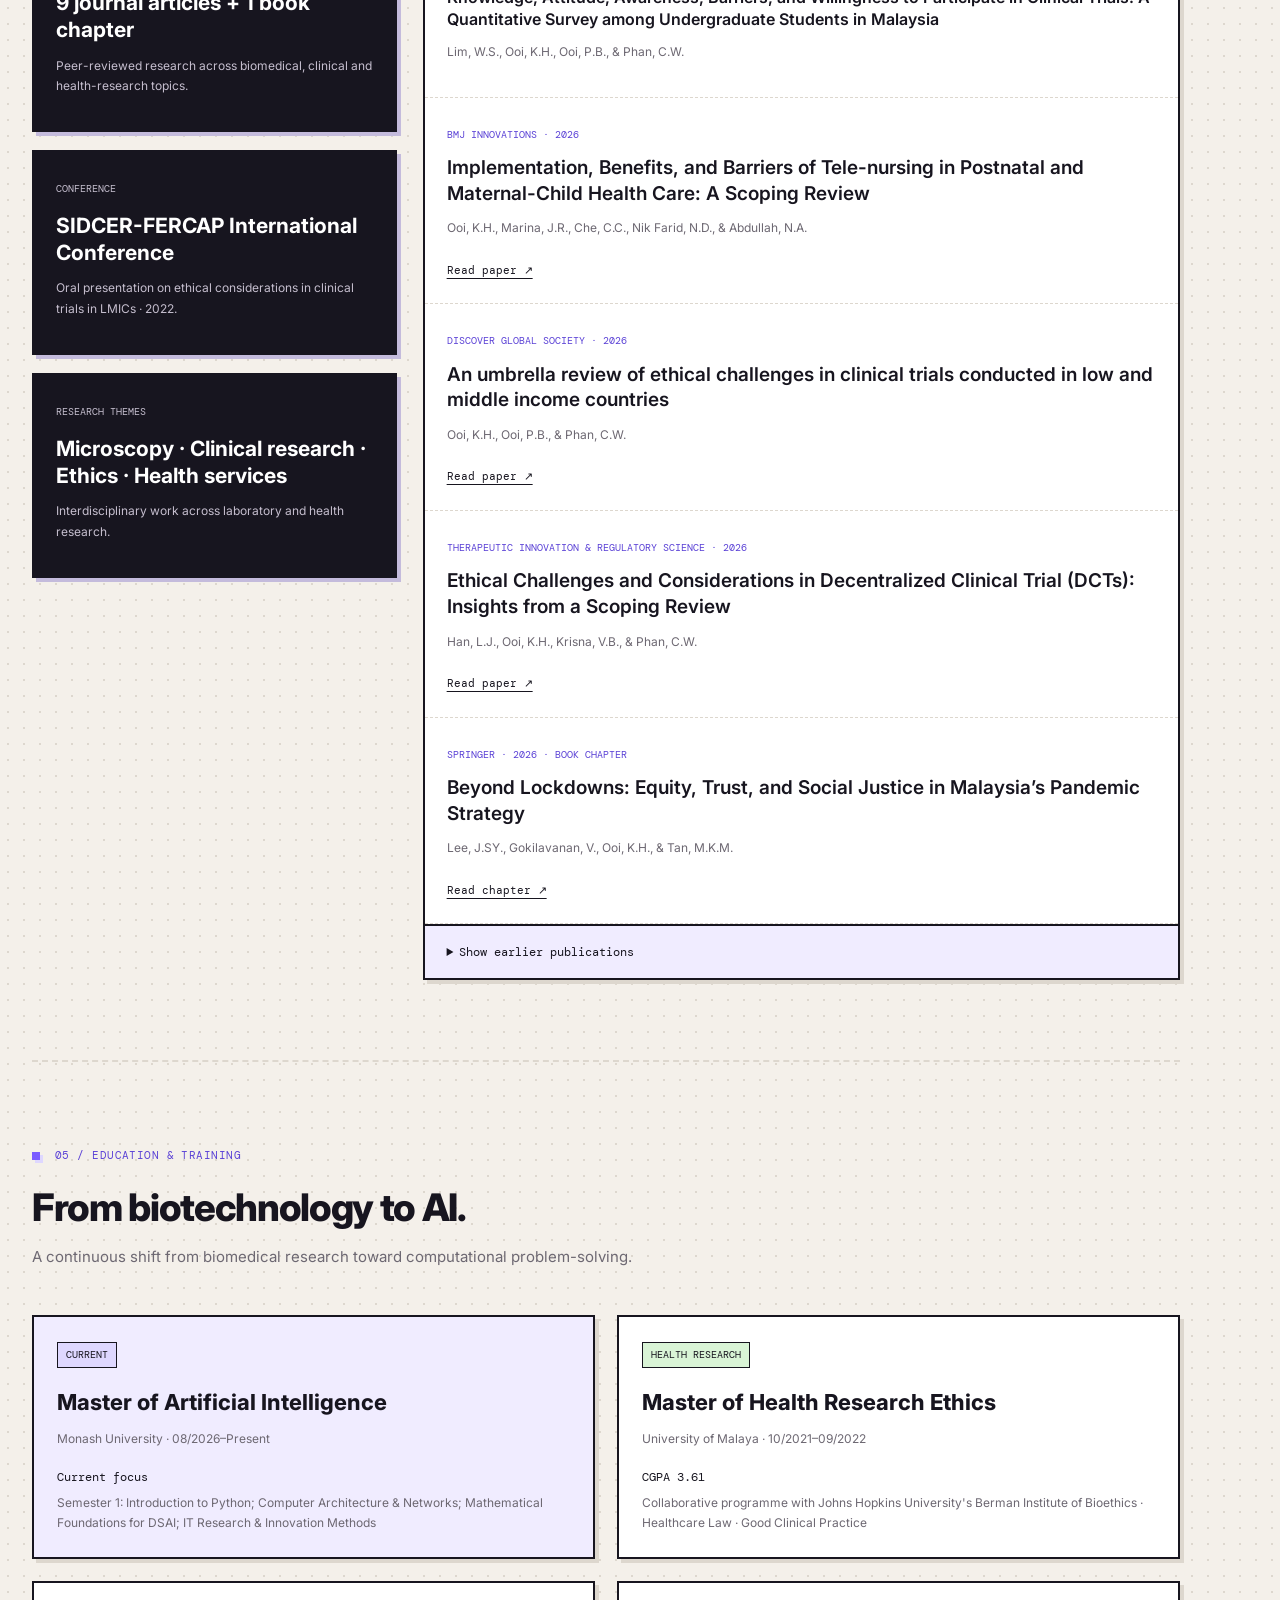
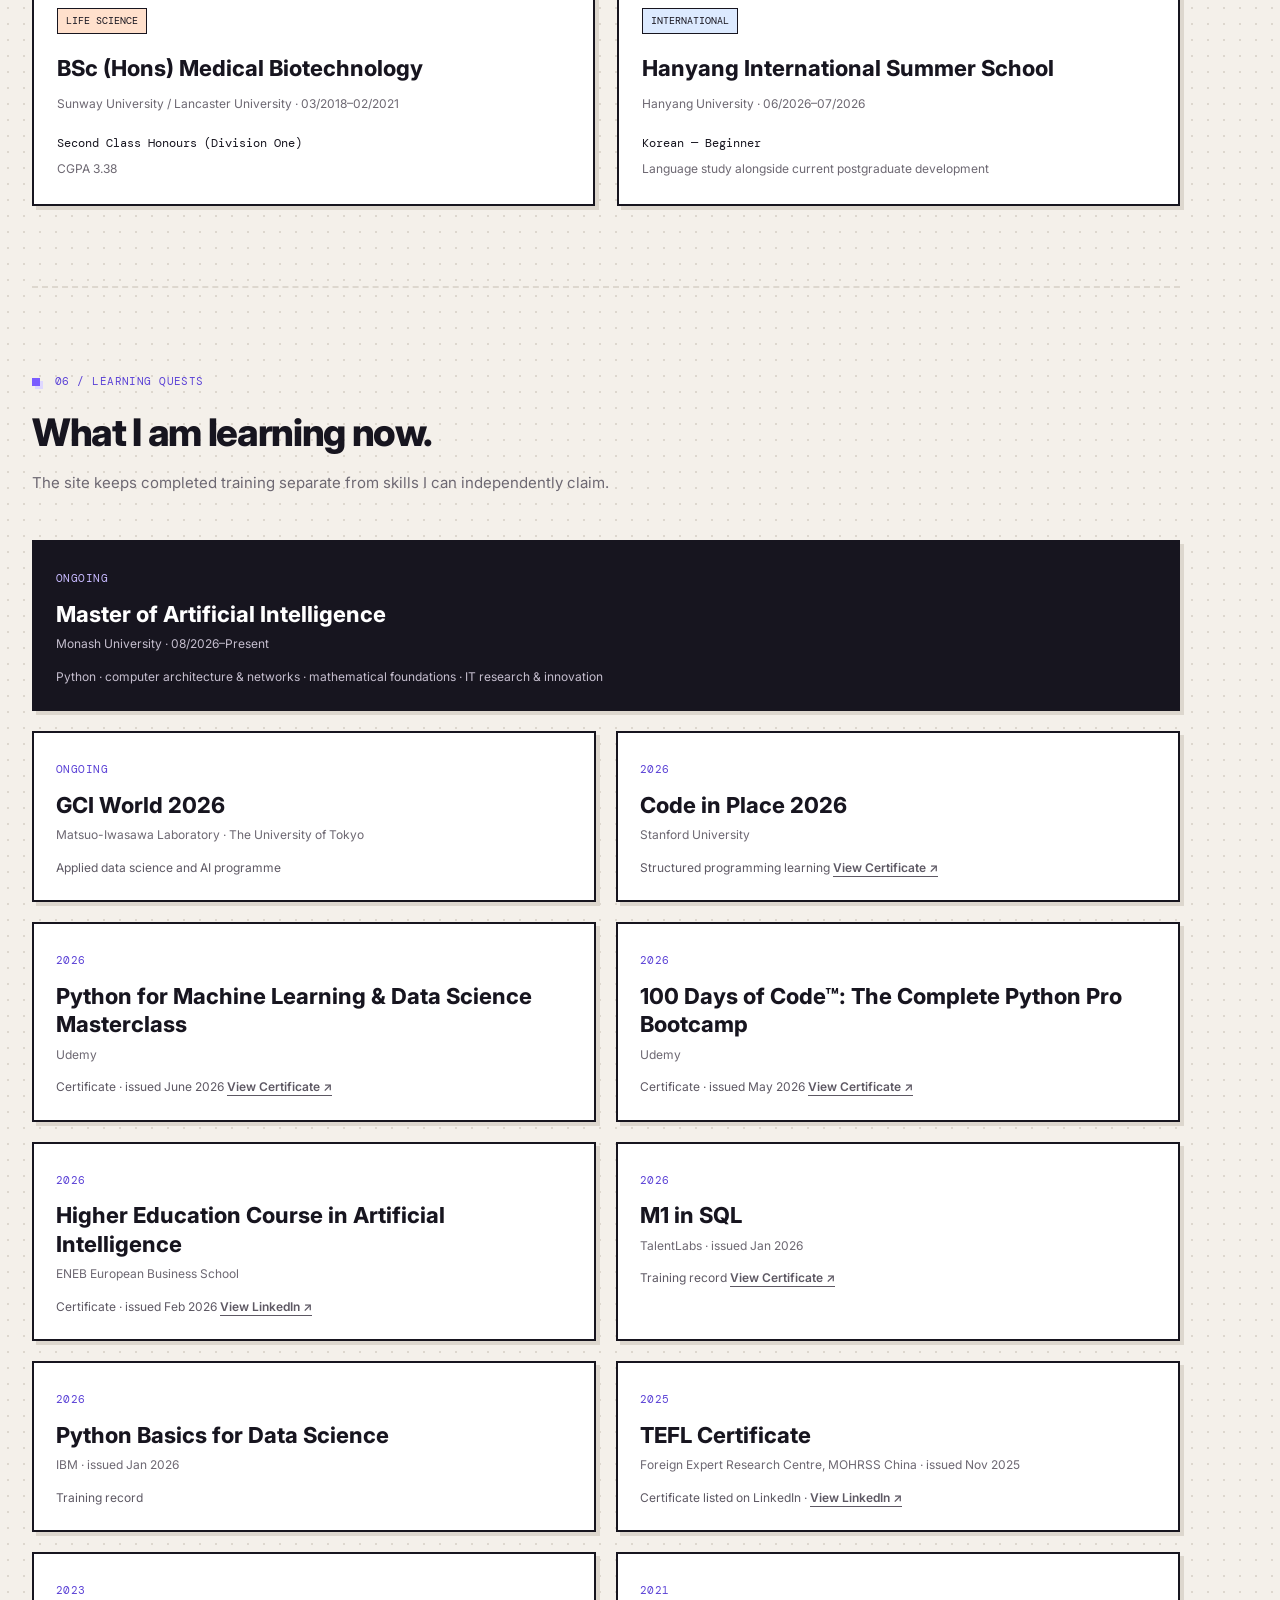
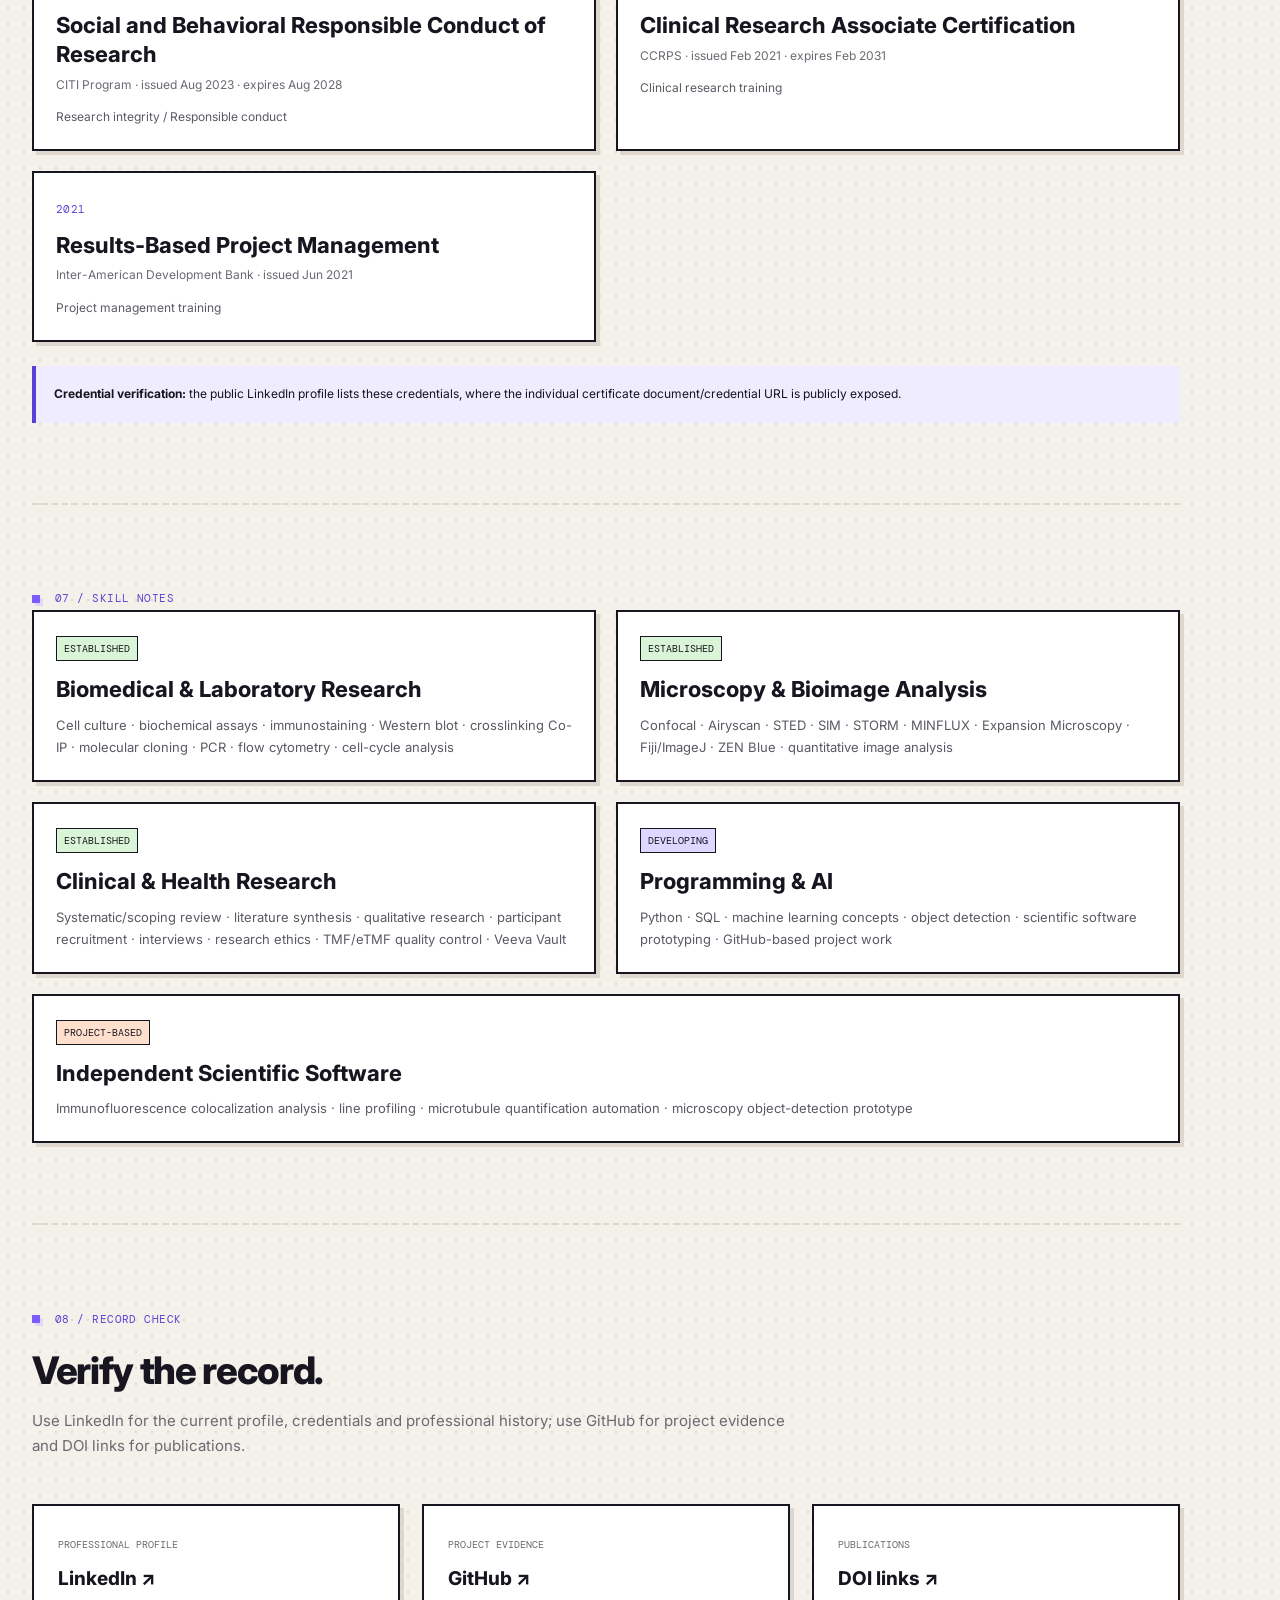
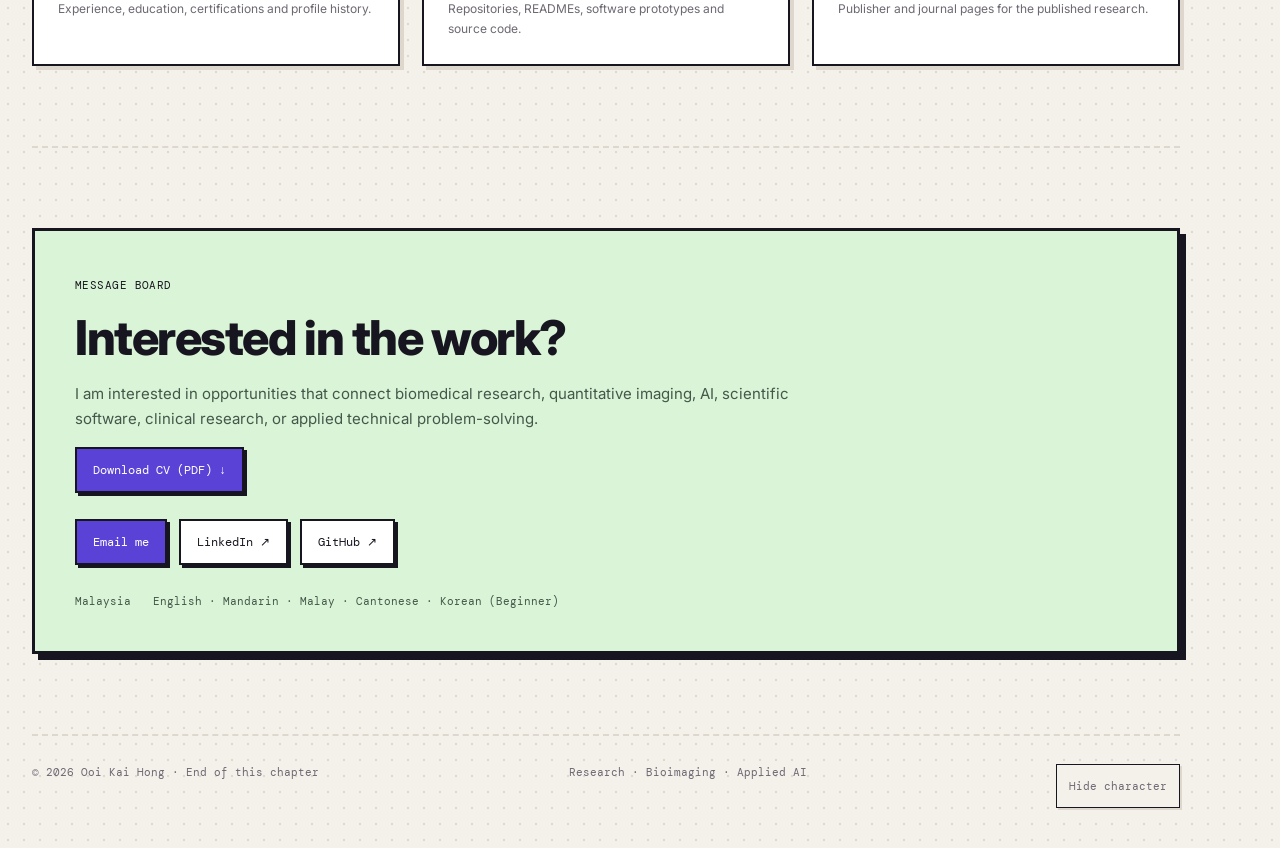
==== commit 00df4a98: "Restore clickable Won(da) Won project card with GitHub screenshot Make the entire card open project " ====
--- a/index.html
+++ b/index.html
@@ -10,7 +10,7 @@
   <link rel="preconnect" href="https://fonts.googleapis.com">
   <link rel="preconnect" href="https://fonts.gstatic.com" crossorigin>
   <link href="https://fonts.googleapis.com/css2?family=DM+Mono:wght@400;500&amp;family=Inter:wght@400;500;600;700;800&amp;display=swap" rel="stylesheet">
-  <link rel="stylesheet" href="styles.css?v=rpg-3">
+  <link rel="stylesheet" href="styles.css?v=rpg-4">
 <link rel="stylesheet" href="assets/companion.css?v=6">
 </head>
 <body>
@@ -177,13 +177,15 @@
             <div class="project-footer"><span>Explore OrganelleScope</span><span>Project history &amp; gallery ↗</span></div>
           </a>
 
-          <article class="project-card wonda-project"><div class="inventory-icon icon-coin" aria-hidden="true"><i></i></div>
+          <a class="project-card interactive wonda-project" href="projects/wonda-won.html">
             <div class="project-top"><span class="tag tag-blue">02 · AI-ASSISTED APPLICATION</span><span class="year">2026</span></div>
-            <h3><a href="projects/wonda-won.html">Won(da) Won — MYR/KRW Travel Decision-Support Application</a></h3>
+            <h3>Won(da) Won</h3>
+            <p>MYR/KRW Travel Decision-Support Application</p>
             <p class="project-status">Devpost Build with AI Hackathon 2026 Project | Completed and Deployed</p>
-            <ul class="project-summary"><li>Conceived a web application to help Malaysian travelers monitor MYR–KRW exchange rates and coordinate currency-exchange decisions for trips to South Korea.</li><li>Used AI-assisted development tools to translate product ideas into a functional web application with specified features including currency-rate visualizations, exchange-target simulations, regional news and collaborative Signal Rooms.</li><li>Prepared hackathon project scope, product requirements, technical specifications and implementation checks using the Devpost Learn Skill Pack; developed for hackathon submission (award or acceptance not claimed).</li></ul>
-            <div class="project-footer project-links"><a href="projects/wonda-won.html">Explore project ↗</a><a href="https://github.com/mansonmyr/Wonda_Won" target="_blank" rel="noopener noreferrer">GitHub ↗</a><a href="https://wondawon.netlify.app/" target="_blank" rel="noopener noreferrer">Live application ↗</a></div>
-          </article>
+            <figure class="project-preview"><img src="https://github.com/user-attachments/assets/1b8662c9-990a-48a3-8911-8e7ee70d99e2" alt="Won(da) Won MYR/KRW exchange-rate dashboard screenshot from its GitHub README" loading="lazy"><figcaption>Application screenshot from the GitHub repository.</figcaption></figure>
+            <p>Monitor exchange rates, explore exchange targets and regional news, and coordinate with travel companions in Signal Rooms. Built with Codex using the Devpost Learn Skill Pack.</p>
+            <div class="project-footer"><span>Explore Won(da) Won</span><span>Project details &amp; gallery ↗</span></div>
+          </a>
 
           <a class="project-card interactive" href="projects/automated-cytosolic-microtubule.html"><div class="inventory-icon icon-grid" aria-hidden="true"><i></i></div>
             <div class="project-top"><span class="tag tag-purple">03 · COMPUTER VISION</span><span class="year">2026</span></div>
--- a/styles.css
+++ b/styles.css
@@ -42,4 +42,6 @@
 
 .email-panel{margin-top:22px;padding:18px;border:2px solid var(--ink);background:var(--card);box-shadow:3px 3px 0 var(--ink);max-width:540px}.email-panel[hidden]{display:none}.email-panel label{display:block;font-size:13px;font-weight:600;margin-bottom:10px}.email-copy-row{display:flex;gap:12px;align-items:center;flex-wrap:wrap}.email-copy-row input{min-width:0;flex:1 1 220px;width:100%;padding:12px;border:2px solid var(--ink);border-radius:0;background:var(--bg);color:var(--ink);font:15px/1.4 Inter,sans-serif}.email-panel p{font-size:12px;margin:12px 0 0;color:var(--muted)}
 
-.project-summary{padding-inline-start:20px;margin:18px 0;color:var(--muted);font-size:14px;line-height:1.65}.project-summary li+li{margin-top:12px}.project-card .project-status{font-size:12px;font-weight:600;color:var(--purple-dark)}.wonda-project h3 a{text-decoration:none}.wonda-project h3 a:hover{text-decoration:underline}.project-links{flex-wrap:wrap;gap:14px}.project-links a{min-height:32px;display:inline-flex;align-items:center}
+.project-summary{padding-inline-start:20px;margin:18px 0;color:var(--muted);font-size:14px;line-height:1.65}.project-summary li+li{margin-top:12px}.project-card .project-status{font-size:12px;font-weight:600;color:var(--purple-dark)}
+
+.project-preview{margin:18px 0 20px}.project-preview img{display:block;width:100%;height:auto;aspect-ratio:2900/1494;object-fit:contain;background:var(--bg);border:2px solid var(--ink);box-shadow:3px 3px 0 var(--line)}.project-preview figcaption{font:10px/1.5 var(--mono);color:var(--muted);margin-top:9px}.wonda-project>.project-footer{margin-top:20px}
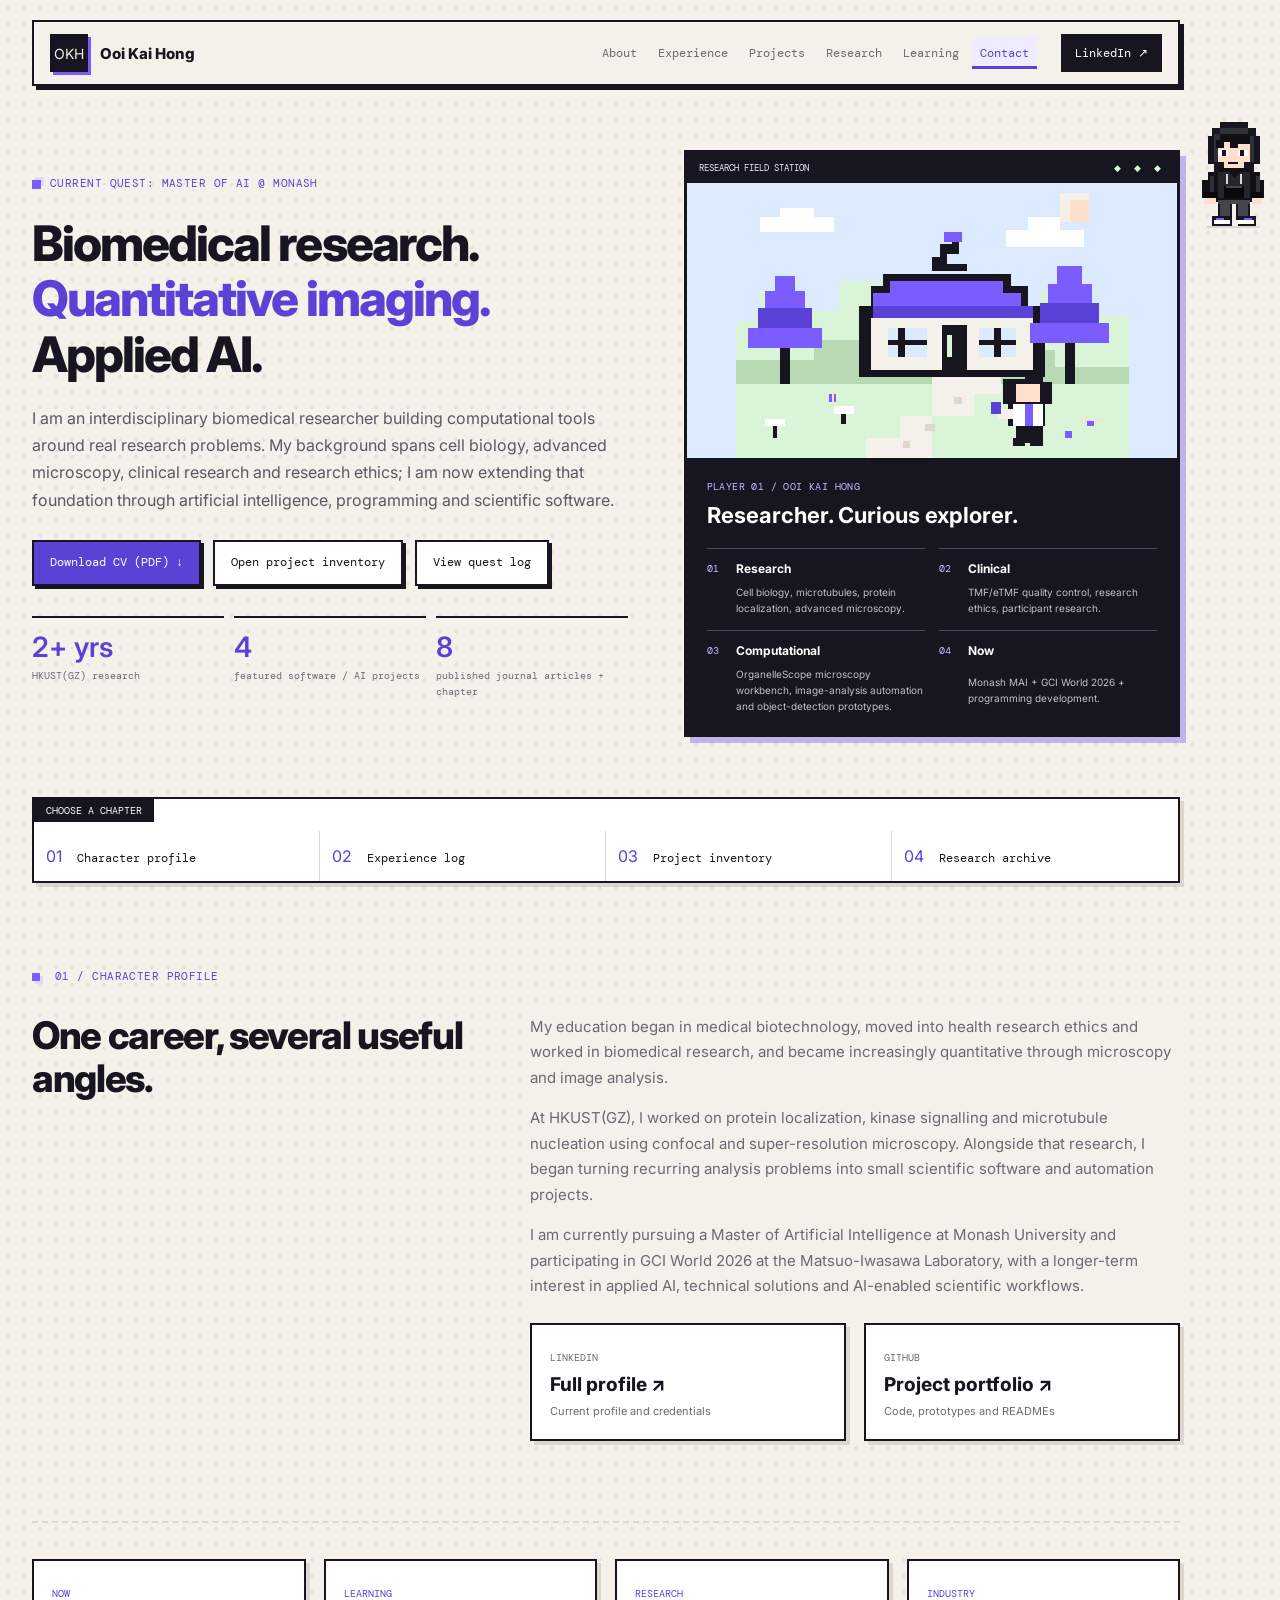
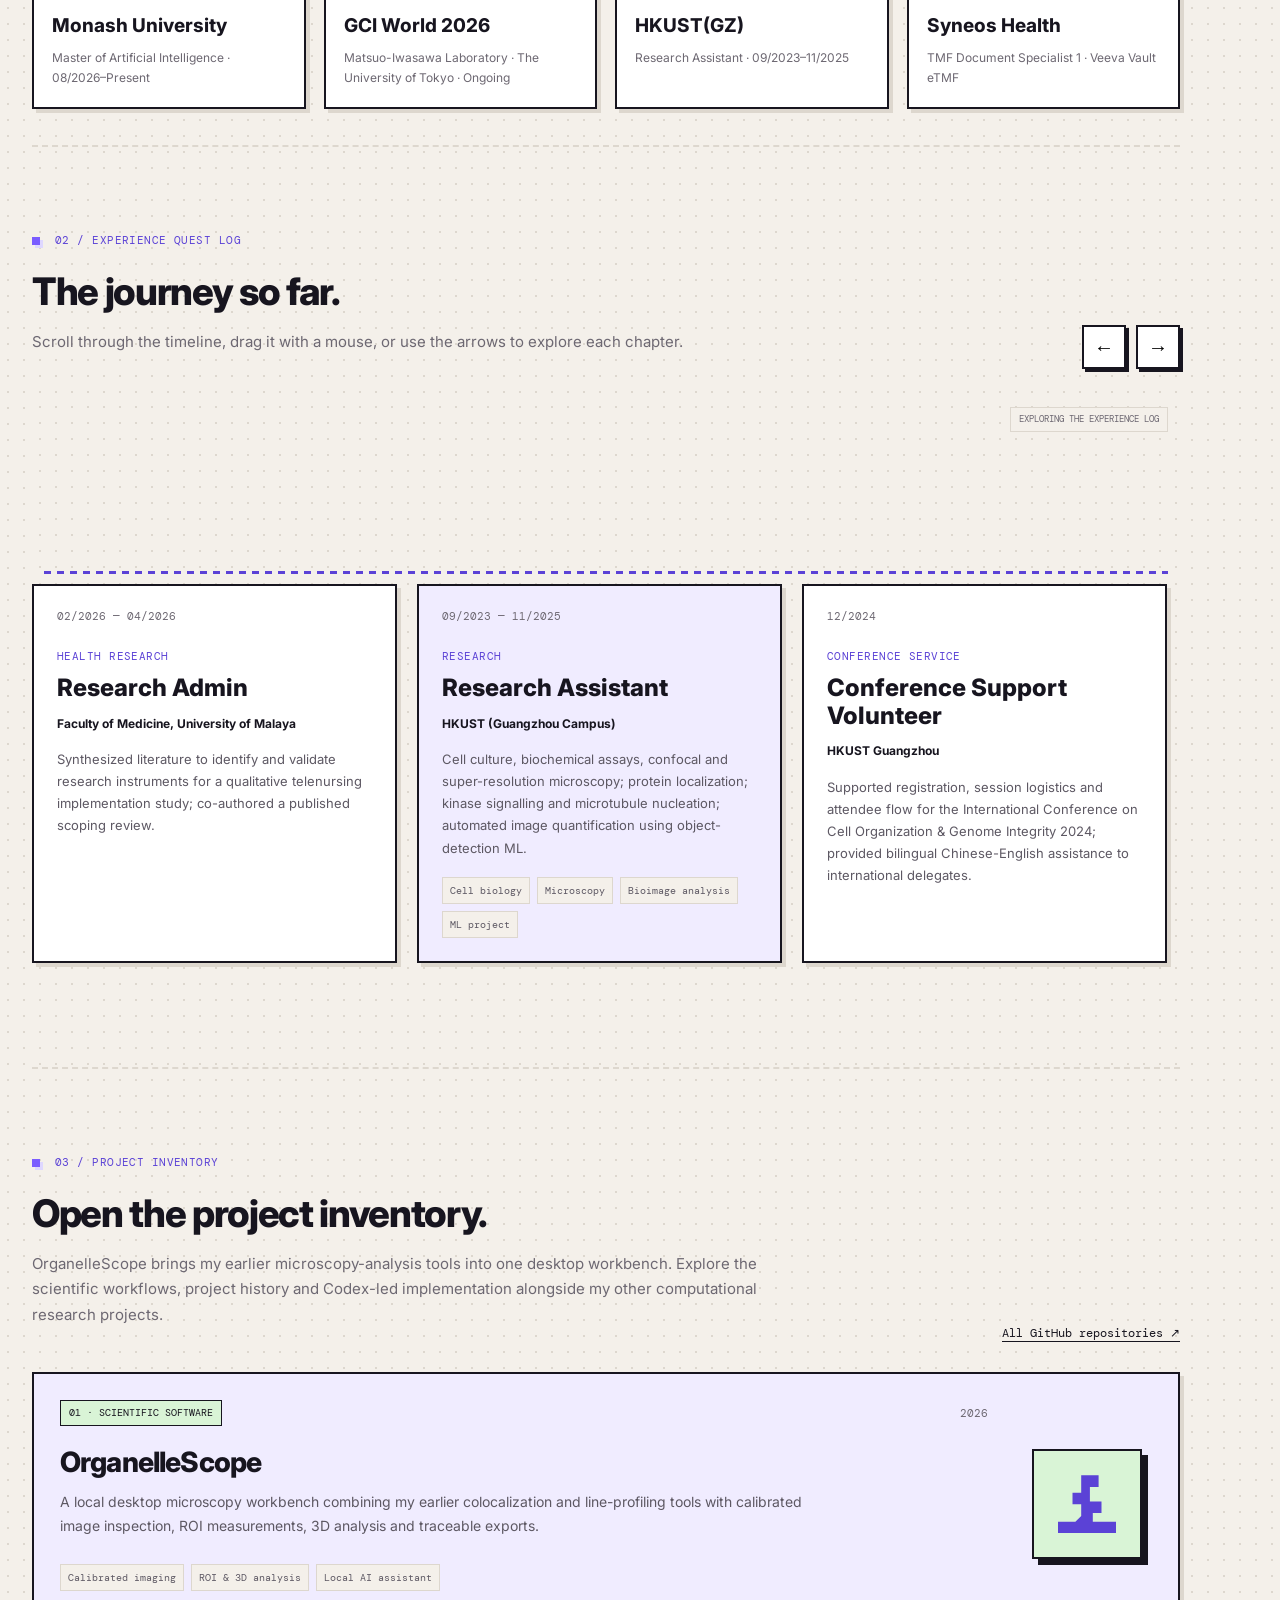
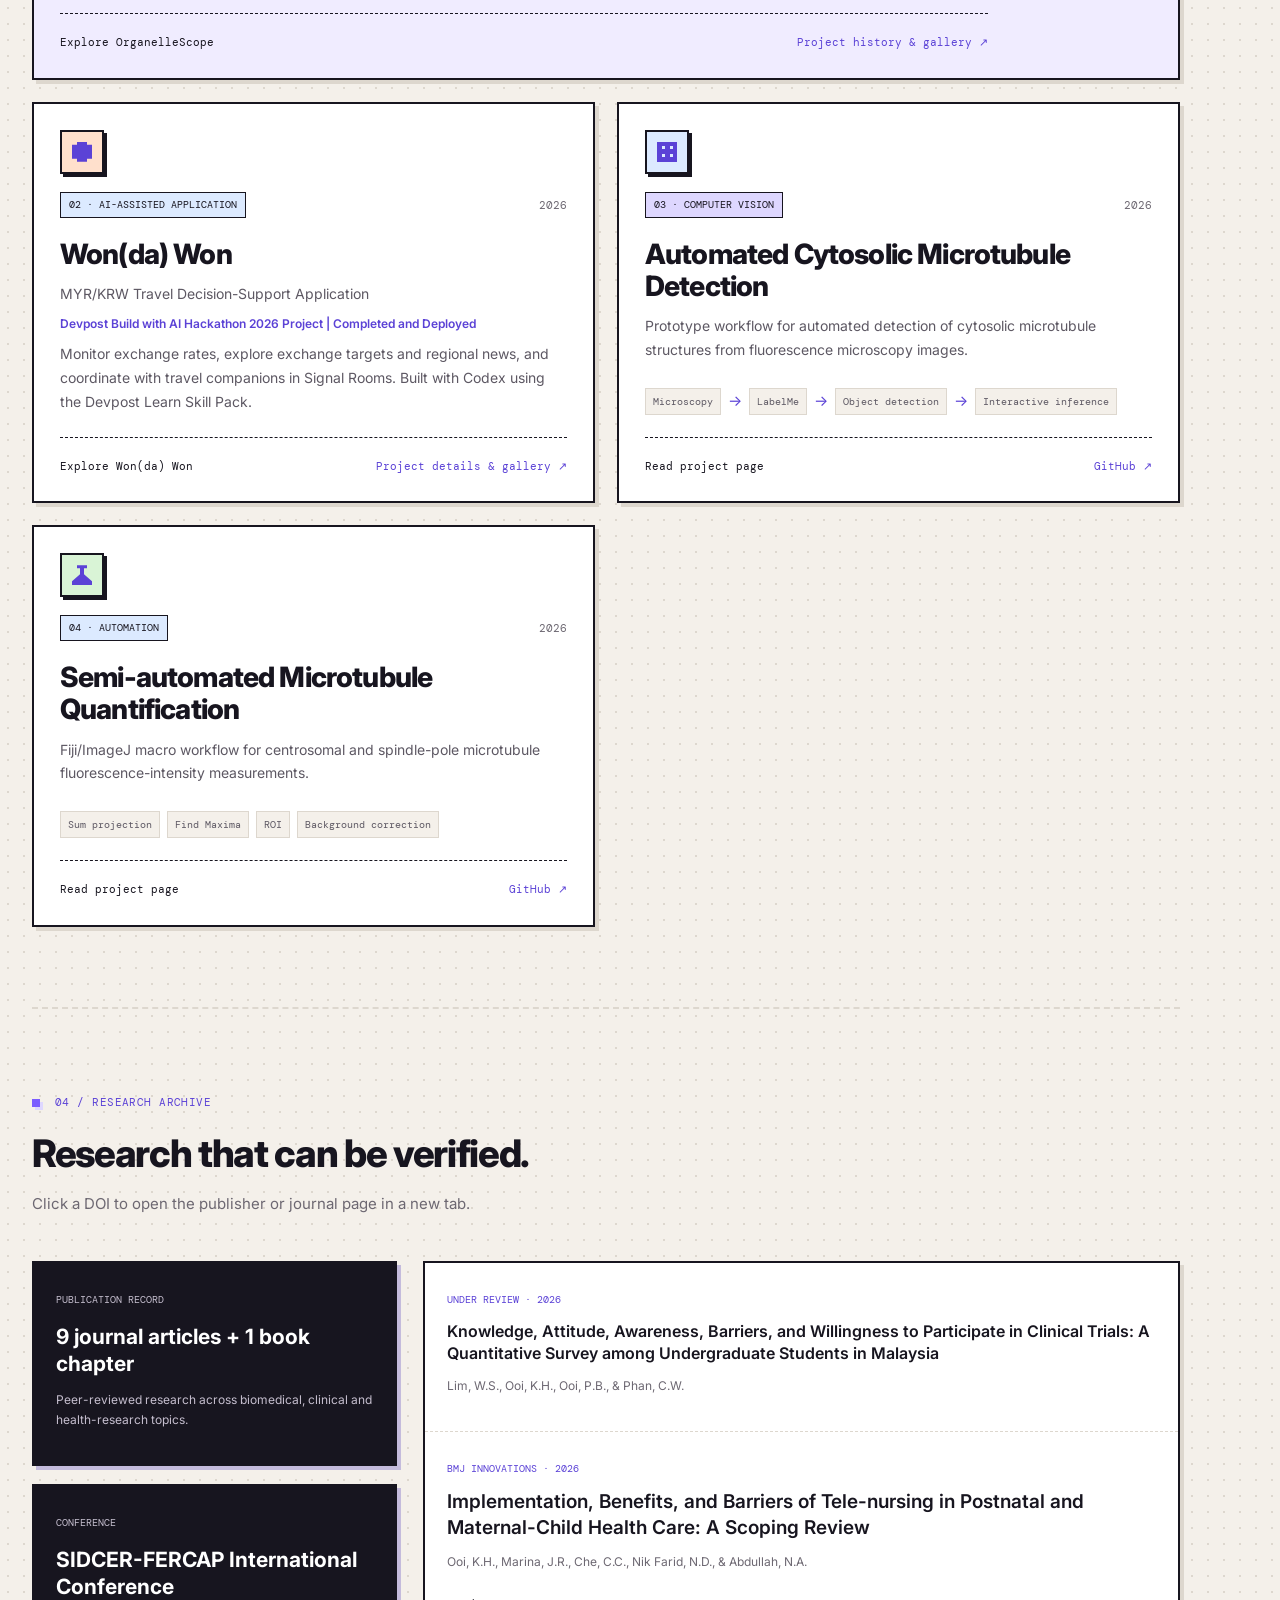
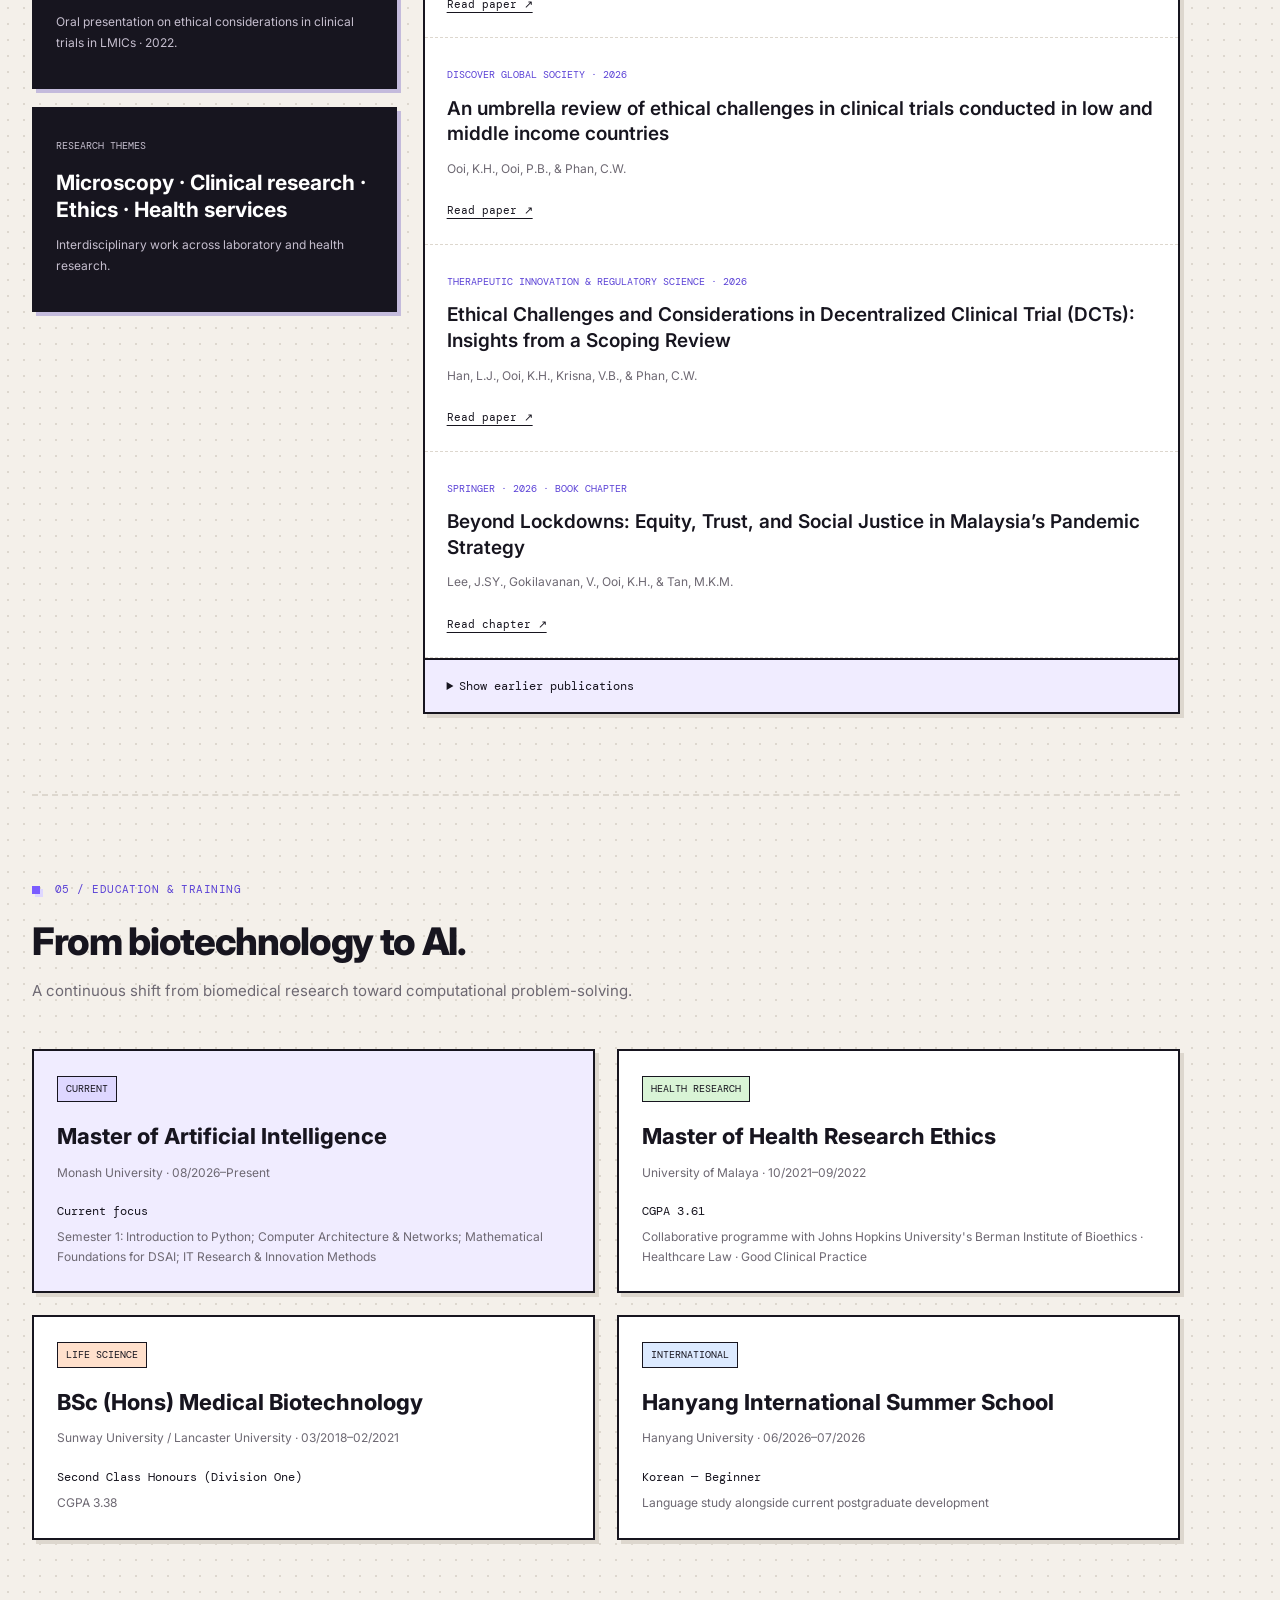
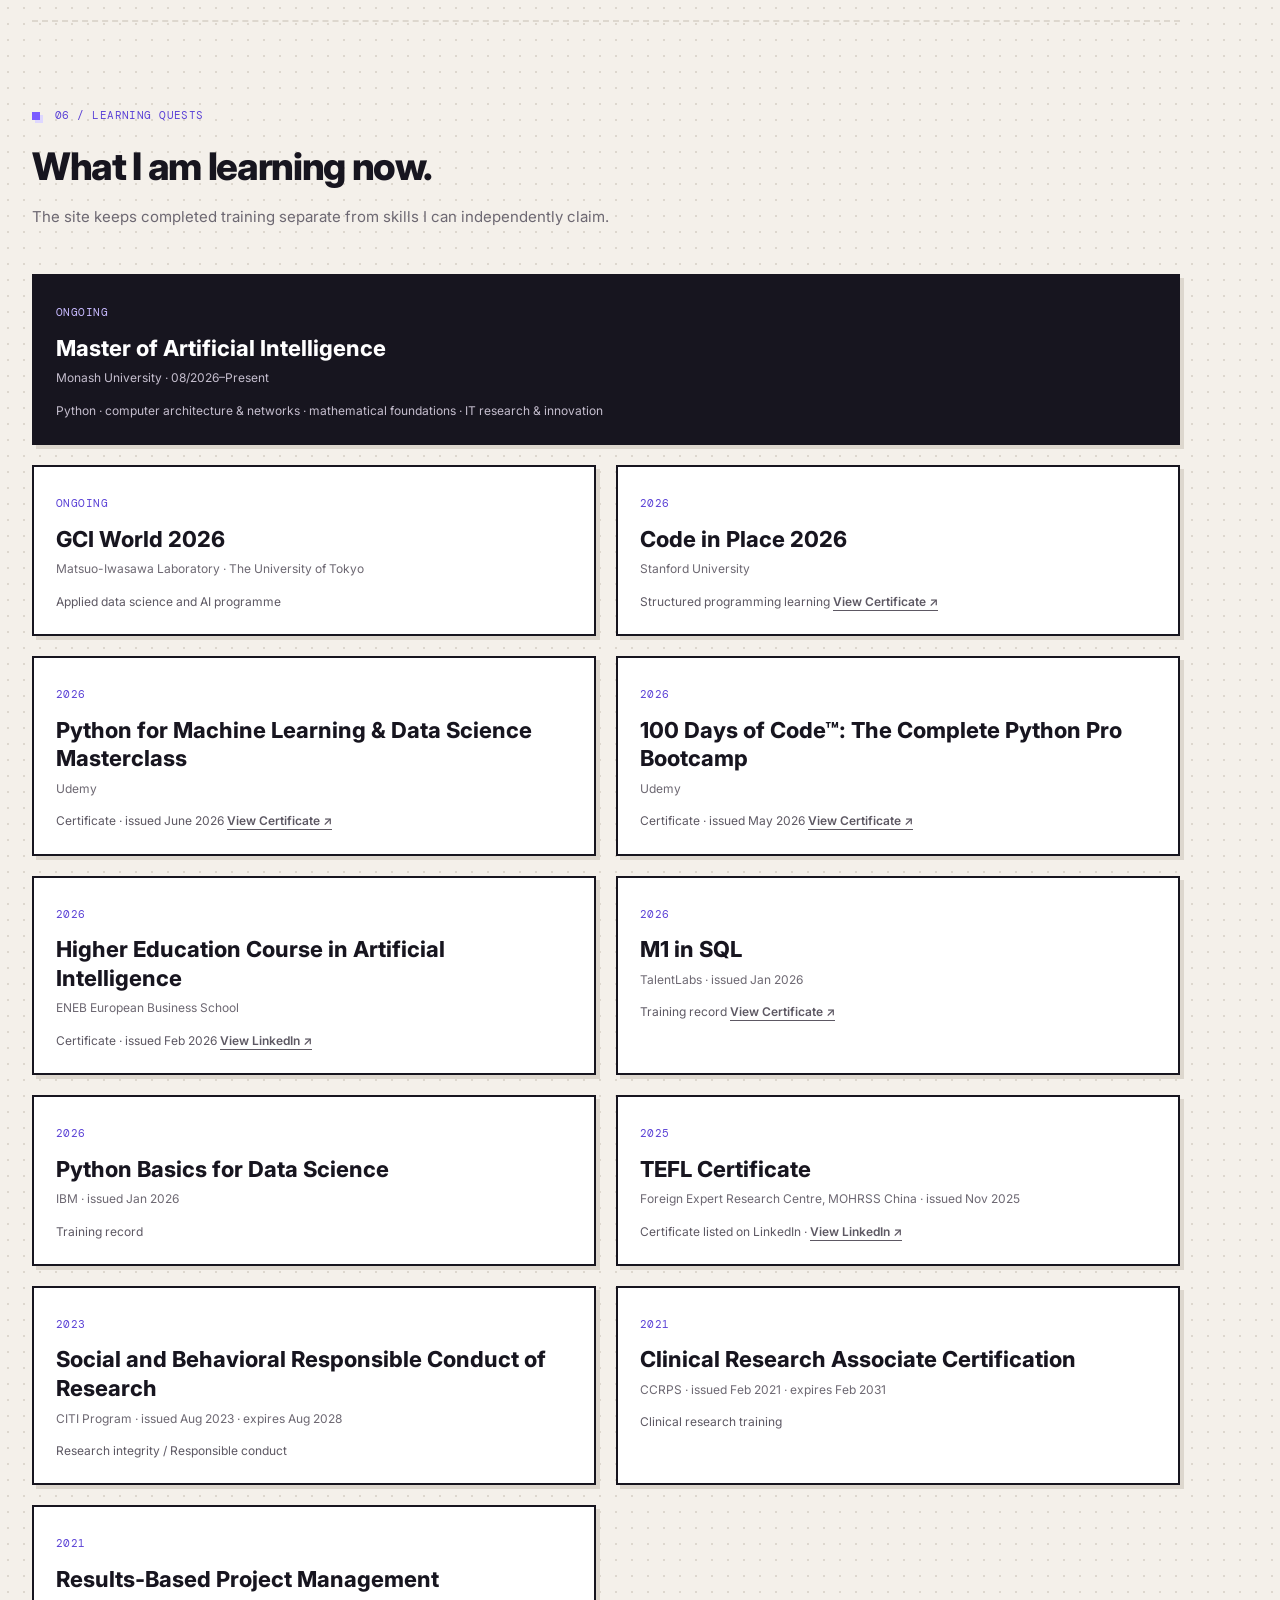
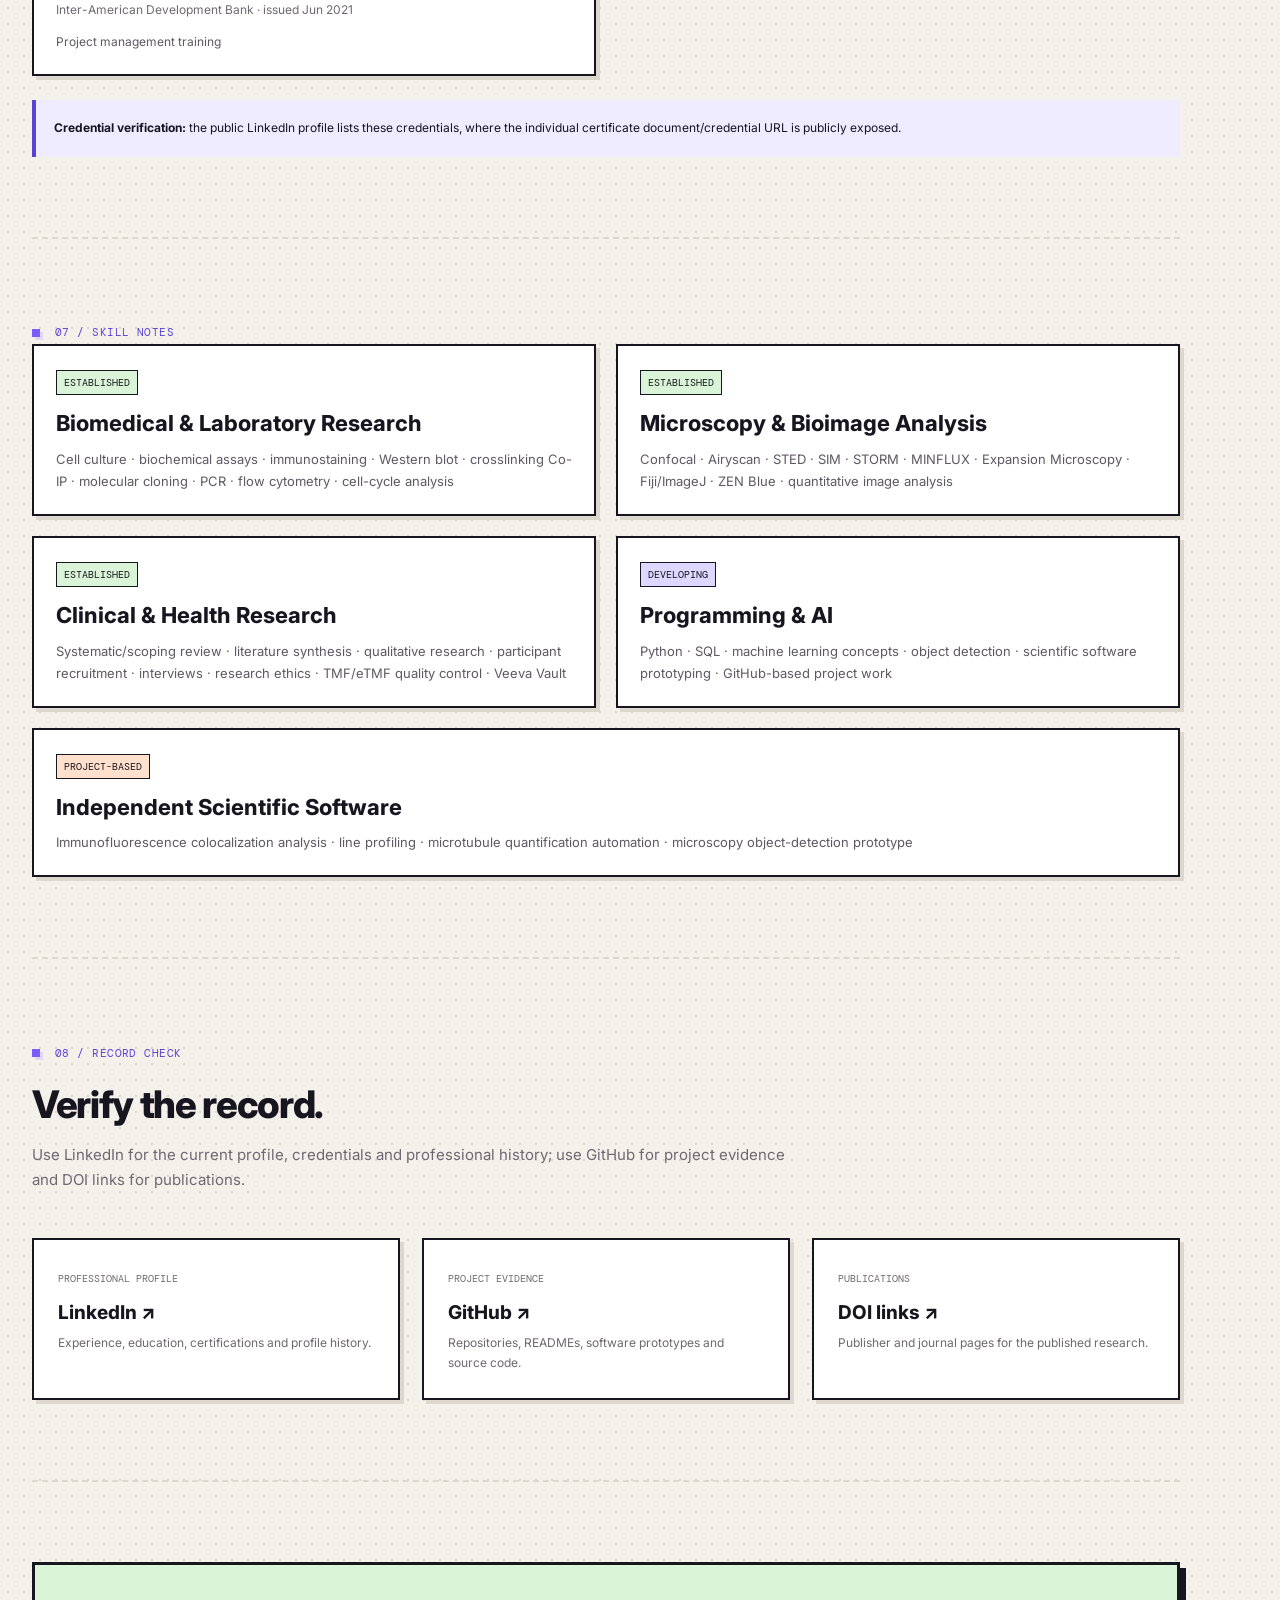
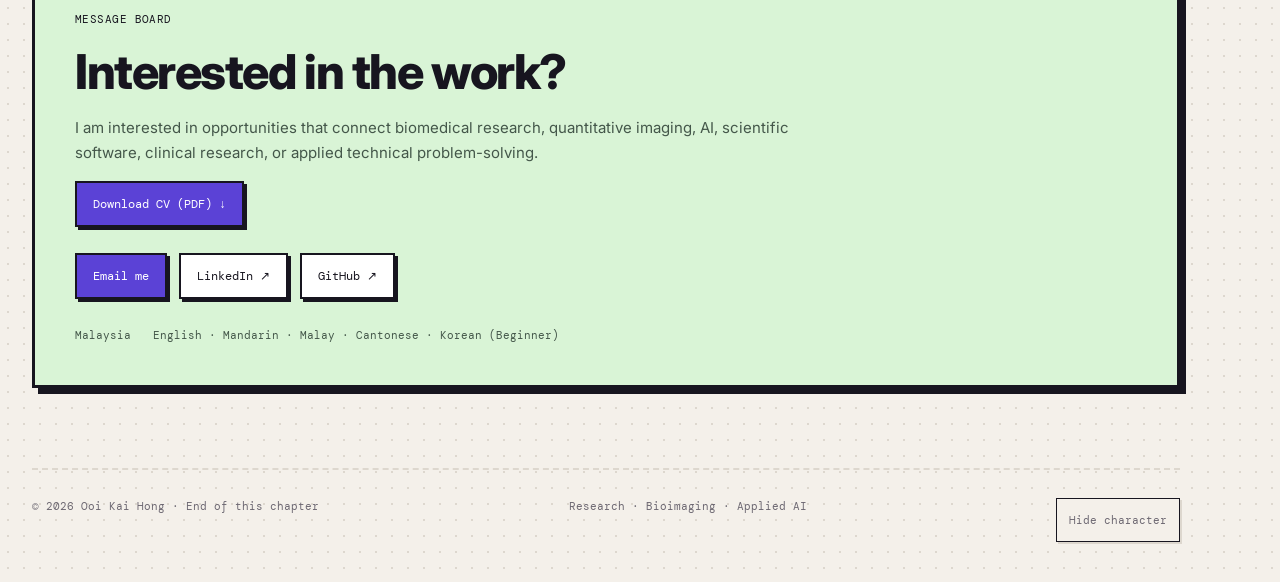
==== commit 2ff036b2: "Show Won(da) Won screenshots only inside the project detail page Keep homepage card text-only and fu" ====
--- a/index.html
+++ b/index.html
@@ -10,7 +10,7 @@
   <link rel="preconnect" href="https://fonts.googleapis.com">
   <link rel="preconnect" href="https://fonts.gstatic.com" crossorigin>
   <link href="https://fonts.googleapis.com/css2?family=DM+Mono:wght@400;500&amp;family=Inter:wght@400;500;600;700;800&amp;display=swap" rel="stylesheet">
-  <link rel="stylesheet" href="styles.css?v=rpg-4">
+  <link rel="stylesheet" href="styles.css?v=rpg-5">
 <link rel="stylesheet" href="assets/companion.css?v=6">
 </head>
 <body>
@@ -177,12 +177,11 @@
             <div class="project-footer"><span>Explore OrganelleScope</span><span>Project history &amp; gallery ↗</span></div>
           </a>
 
-          <a class="project-card interactive wonda-project" href="projects/wonda-won.html">
+          <a class="project-card interactive wonda-project" href="projects/wonda-won.html"><div class="inventory-icon icon-coin" aria-hidden="true"><i></i></div>
             <div class="project-top"><span class="tag tag-blue">02 · AI-ASSISTED APPLICATION</span><span class="year">2026</span></div>
             <h3>Won(da) Won</h3>
             <p>MYR/KRW Travel Decision-Support Application</p>
             <p class="project-status">Devpost Build with AI Hackathon 2026 Project | Completed and Deployed</p>
-            <figure class="project-preview"><img src="https://github.com/user-attachments/assets/1b8662c9-990a-48a3-8911-8e7ee70d99e2" alt="Won(da) Won MYR/KRW exchange-rate dashboard screenshot from its GitHub README" loading="lazy"><figcaption>Application screenshot from the GitHub repository.</figcaption></figure>
             <p>Monitor exchange rates, explore exchange targets and regional news, and coordinate with travel companions in Signal Rooms. Built with Codex using the Devpost Learn Skill Pack.</p>
             <div class="project-footer"><span>Explore Won(da) Won</span><span>Project details &amp; gallery ↗</span></div>
           </a>
--- a/styles.css
+++ b/styles.css
@@ -44,4 +44,3 @@
 
 .project-summary{padding-inline-start:20px;margin:18px 0;color:var(--muted);font-size:14px;line-height:1.65}.project-summary li+li{margin-top:12px}.project-card .project-status{font-size:12px;font-weight:600;color:var(--purple-dark)}
 
-.project-preview{margin:18px 0 20px}.project-preview img{display:block;width:100%;height:auto;aspect-ratio:2900/1494;object-fit:contain;background:var(--bg);border:2px solid var(--ink);box-shadow:3px 3px 0 var(--line)}.project-preview figcaption{font:10px/1.5 var(--mono);color:var(--muted);margin-top:9px}.wonda-project>.project-footer{margin-top:20px}
